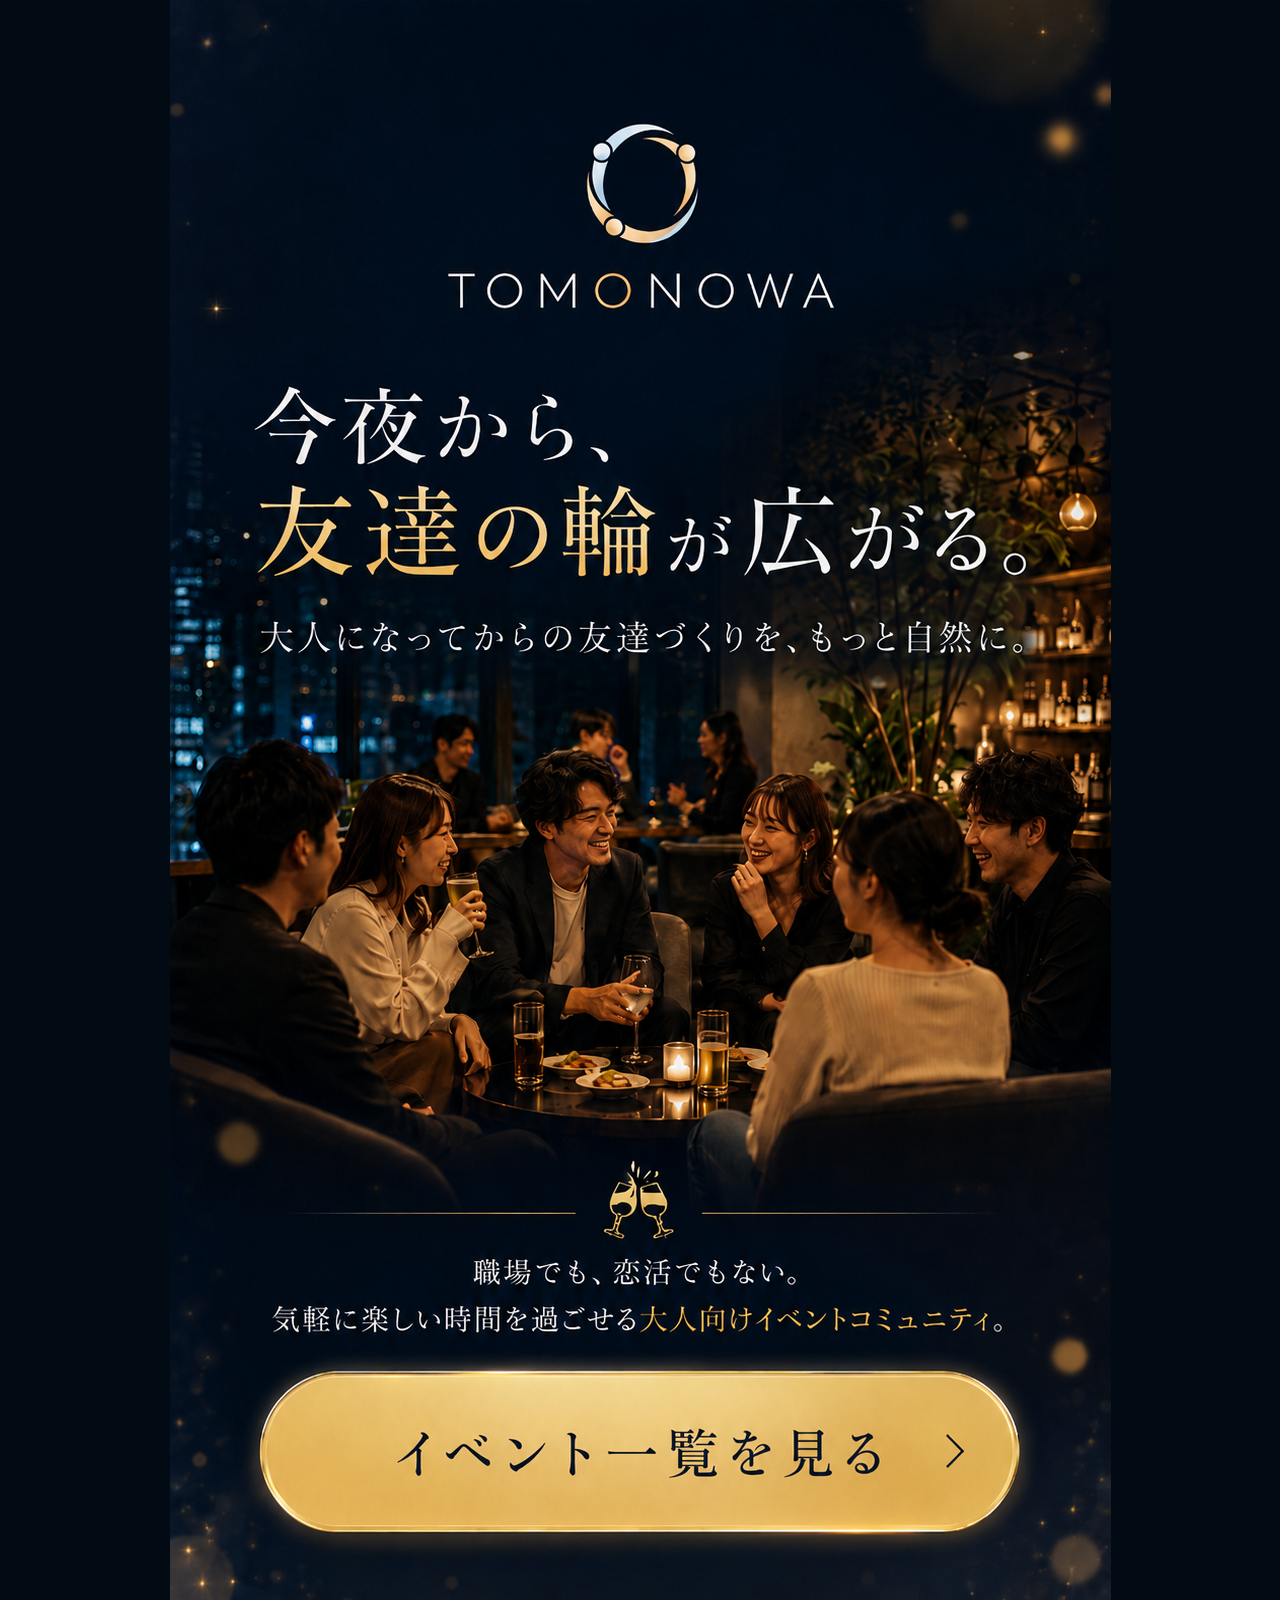
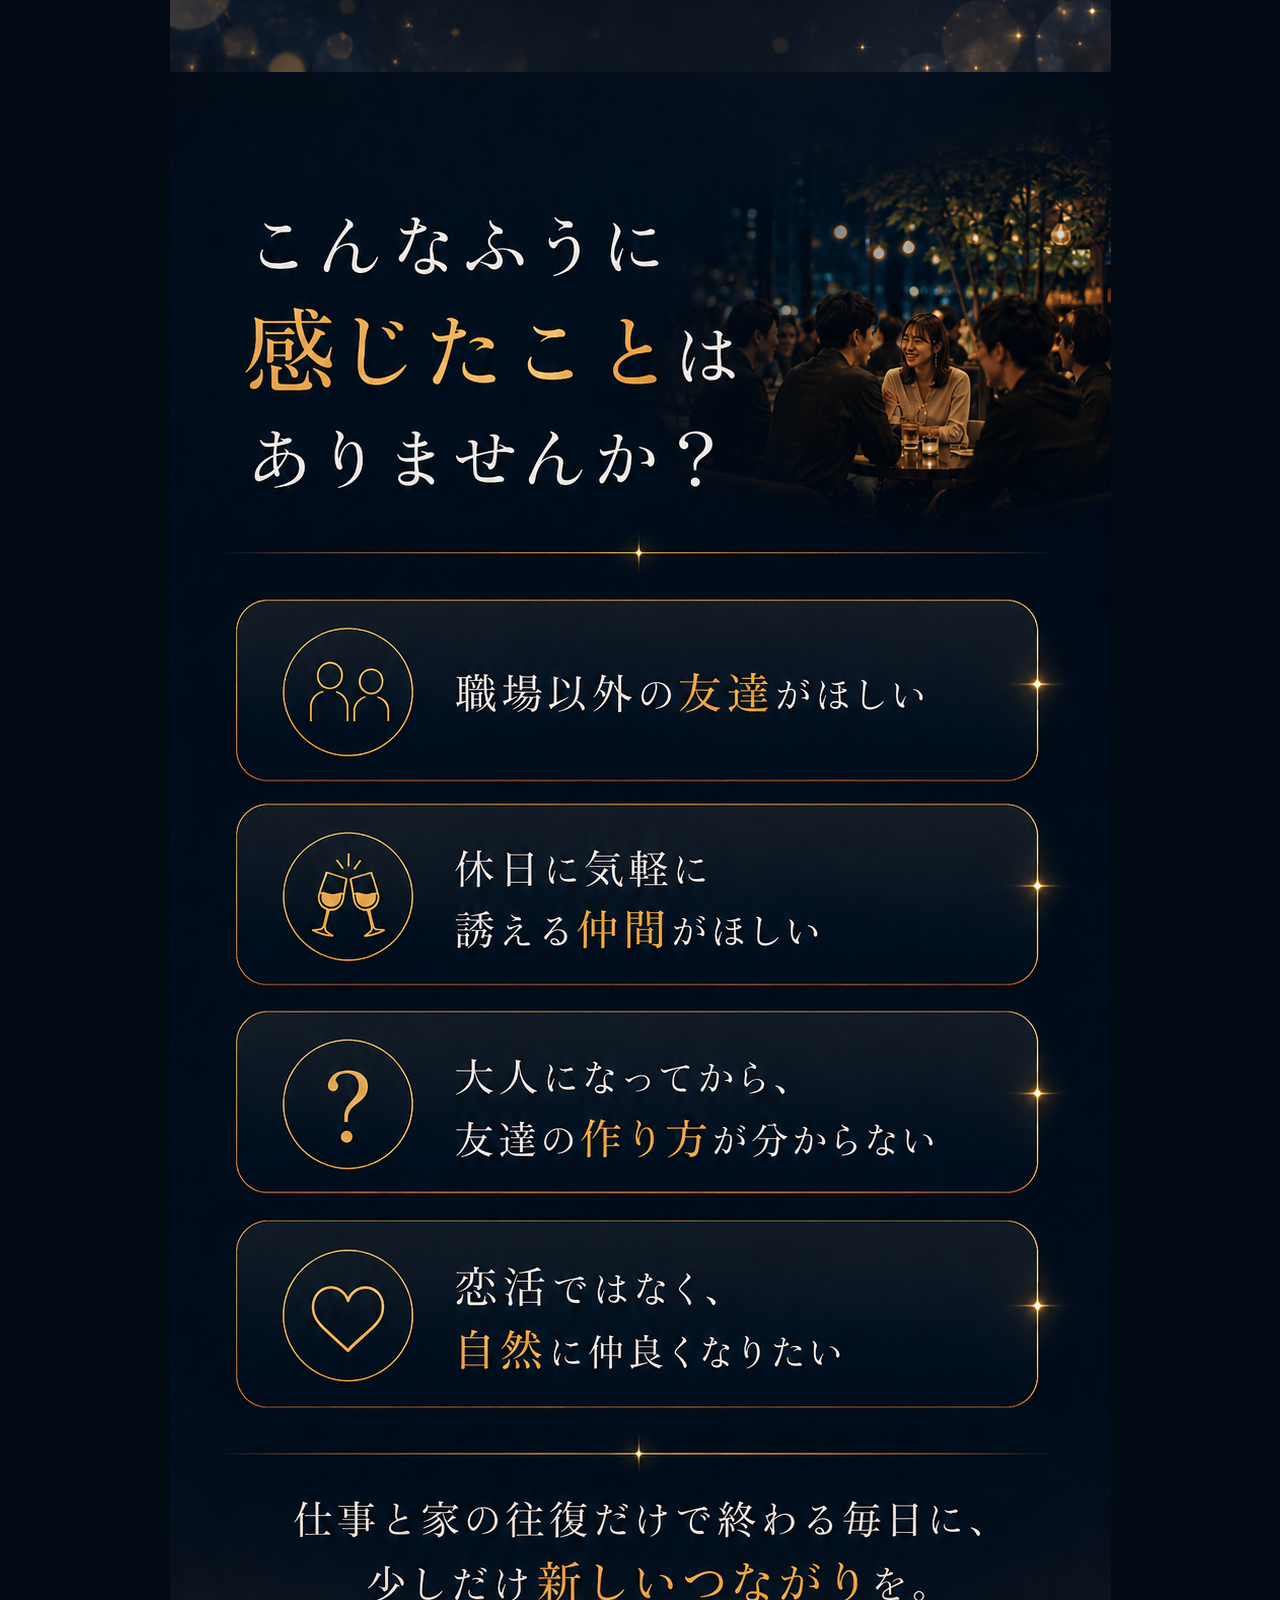
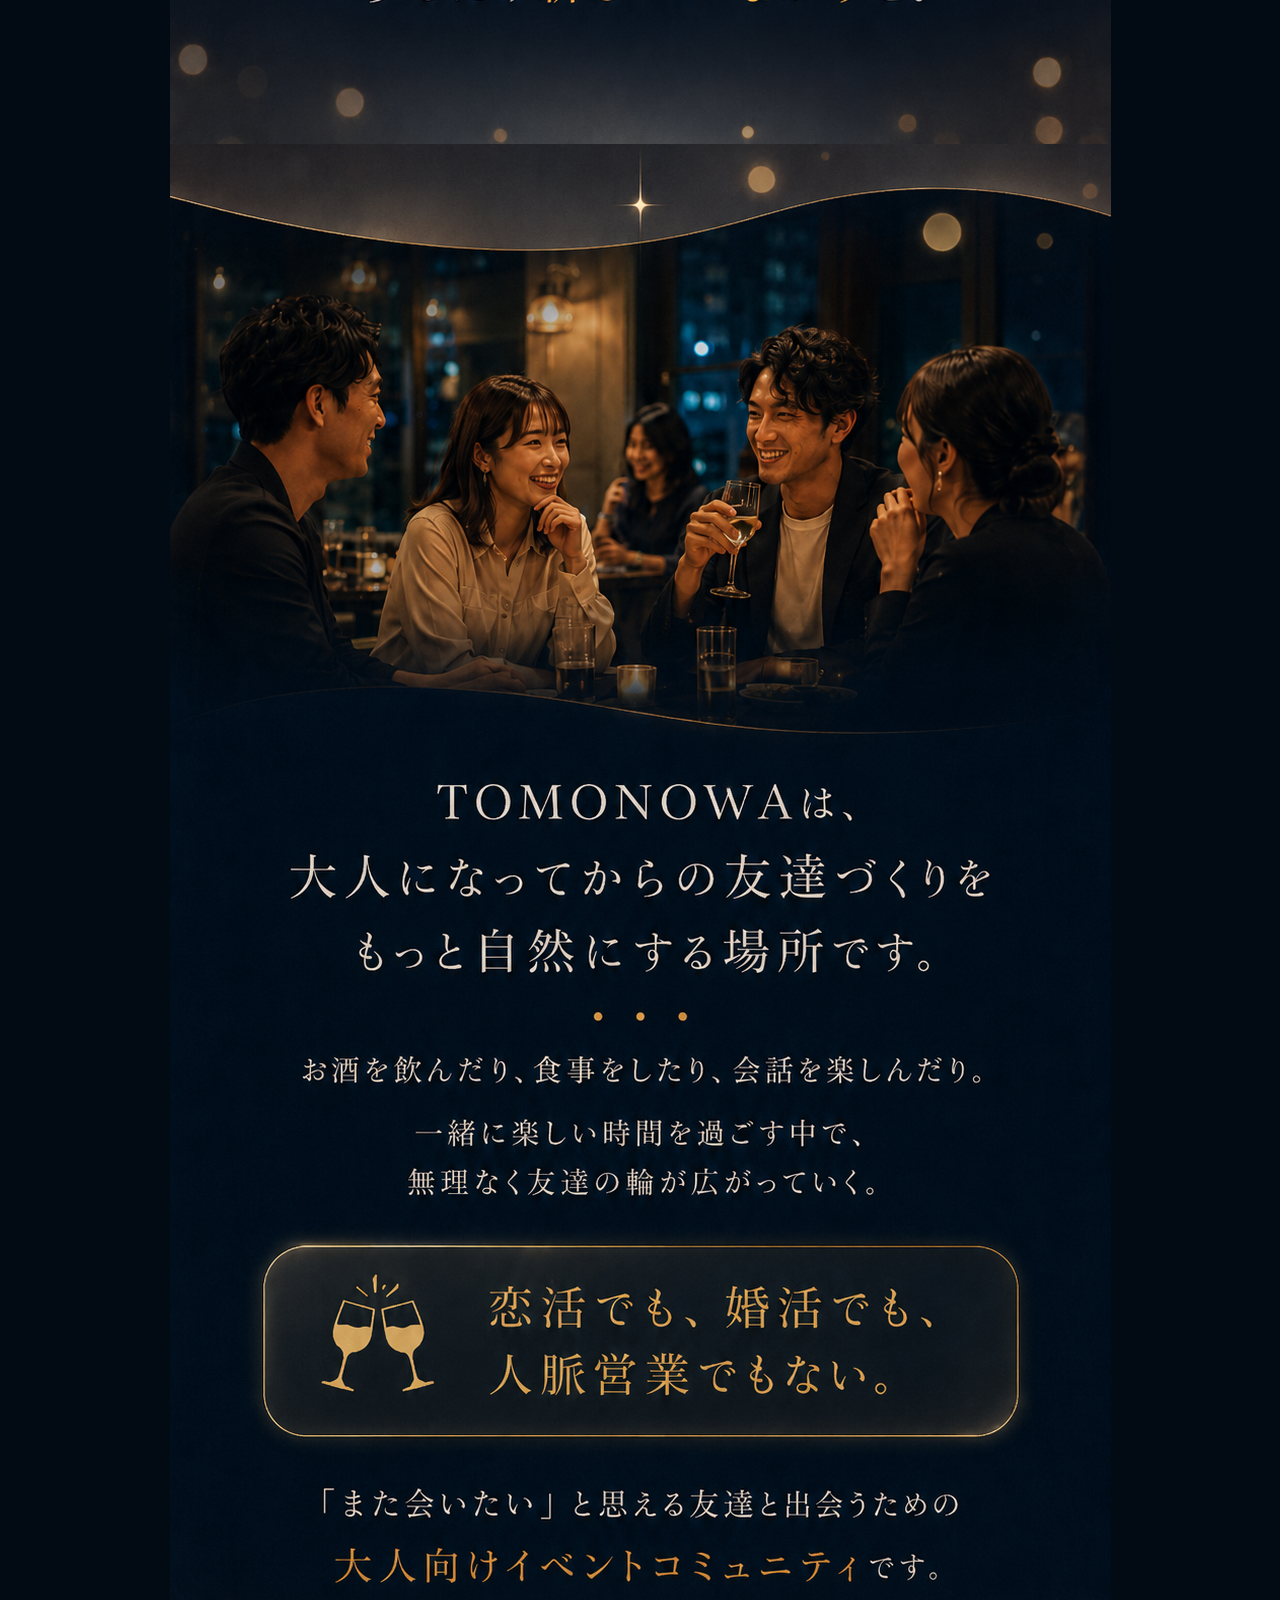
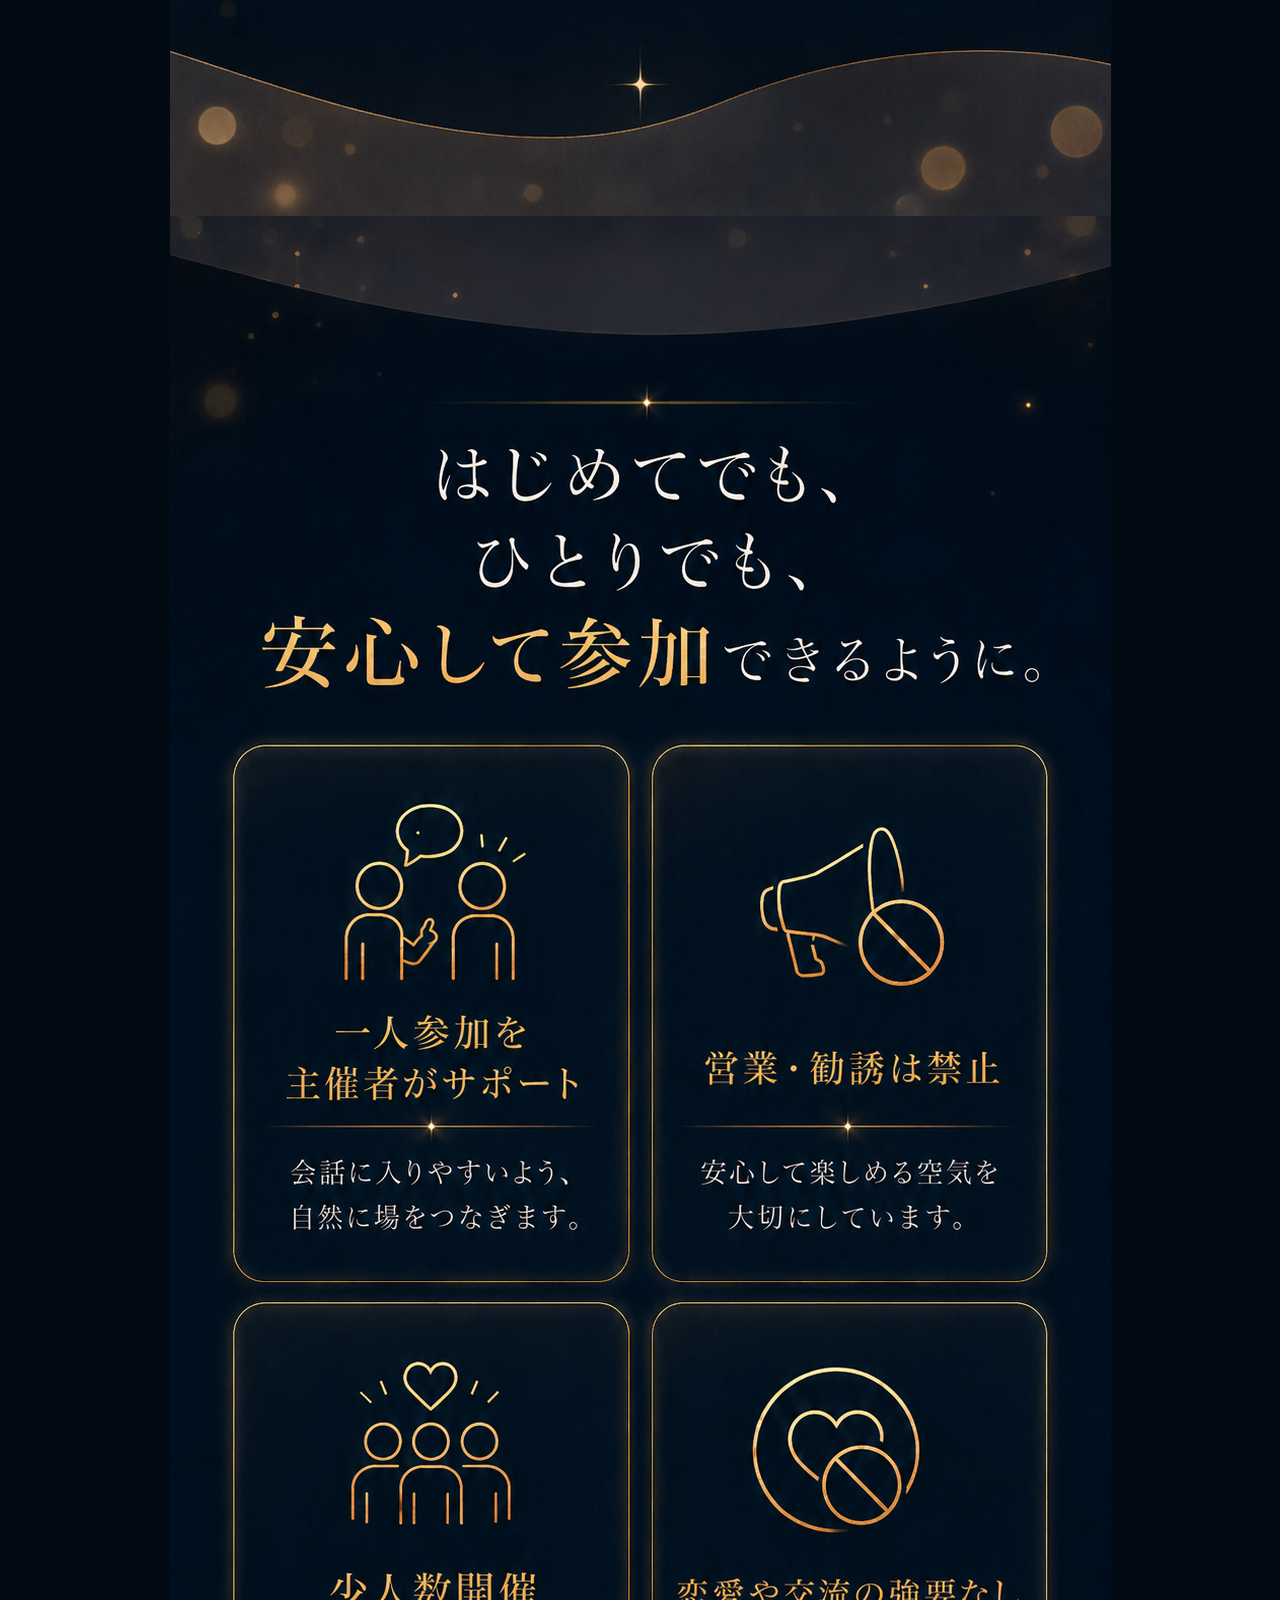
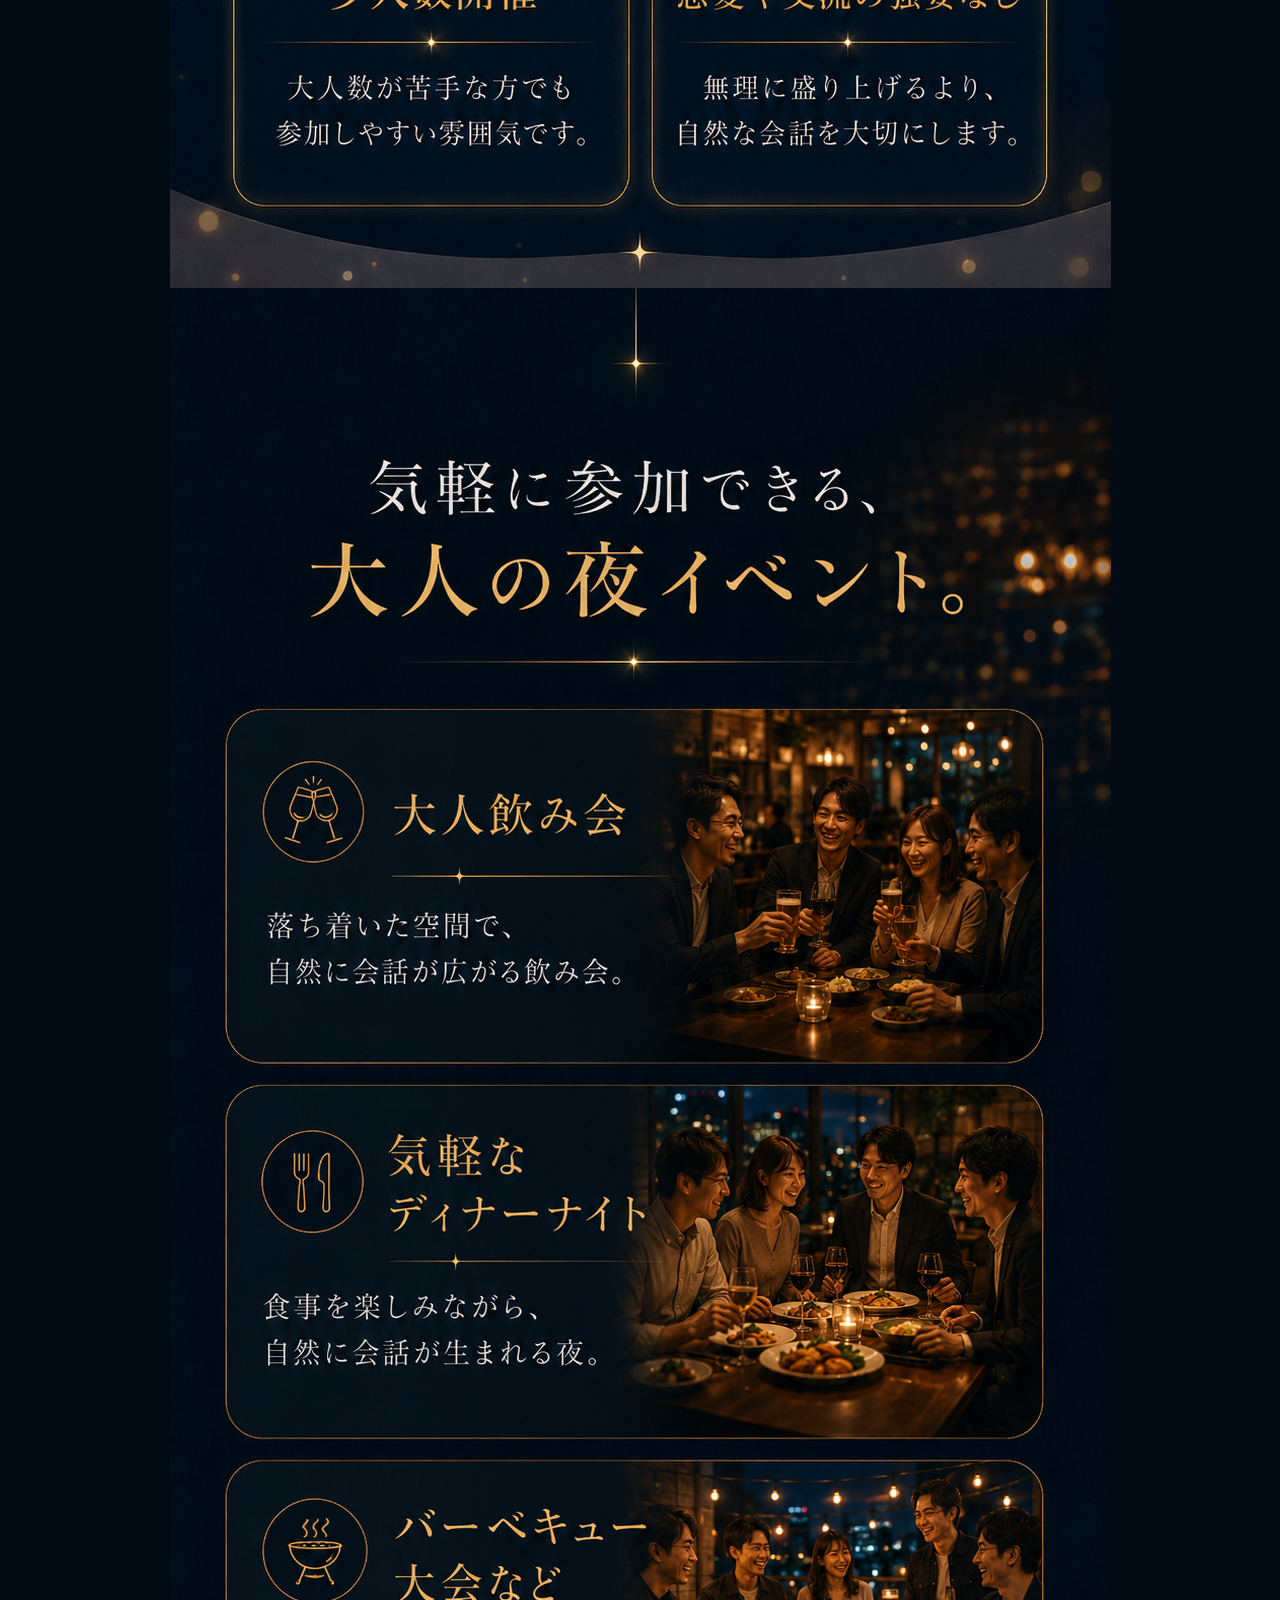
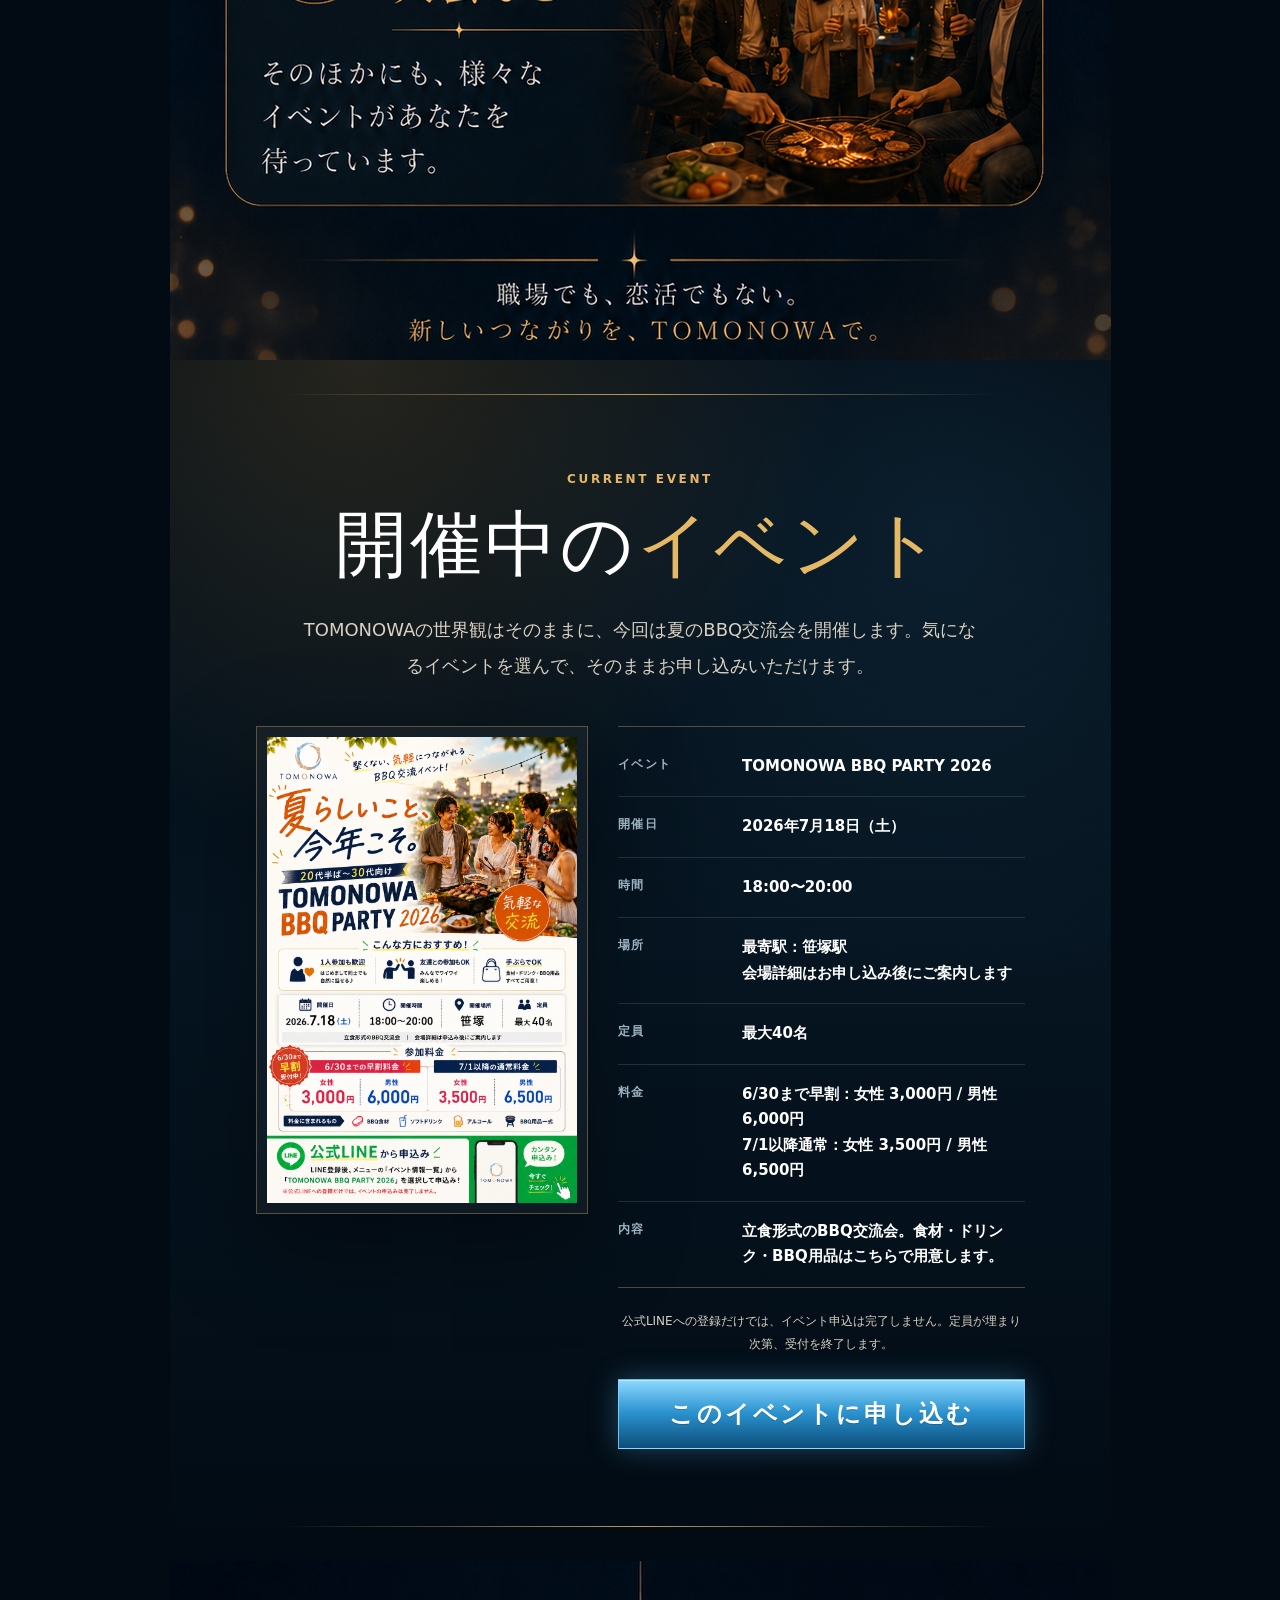
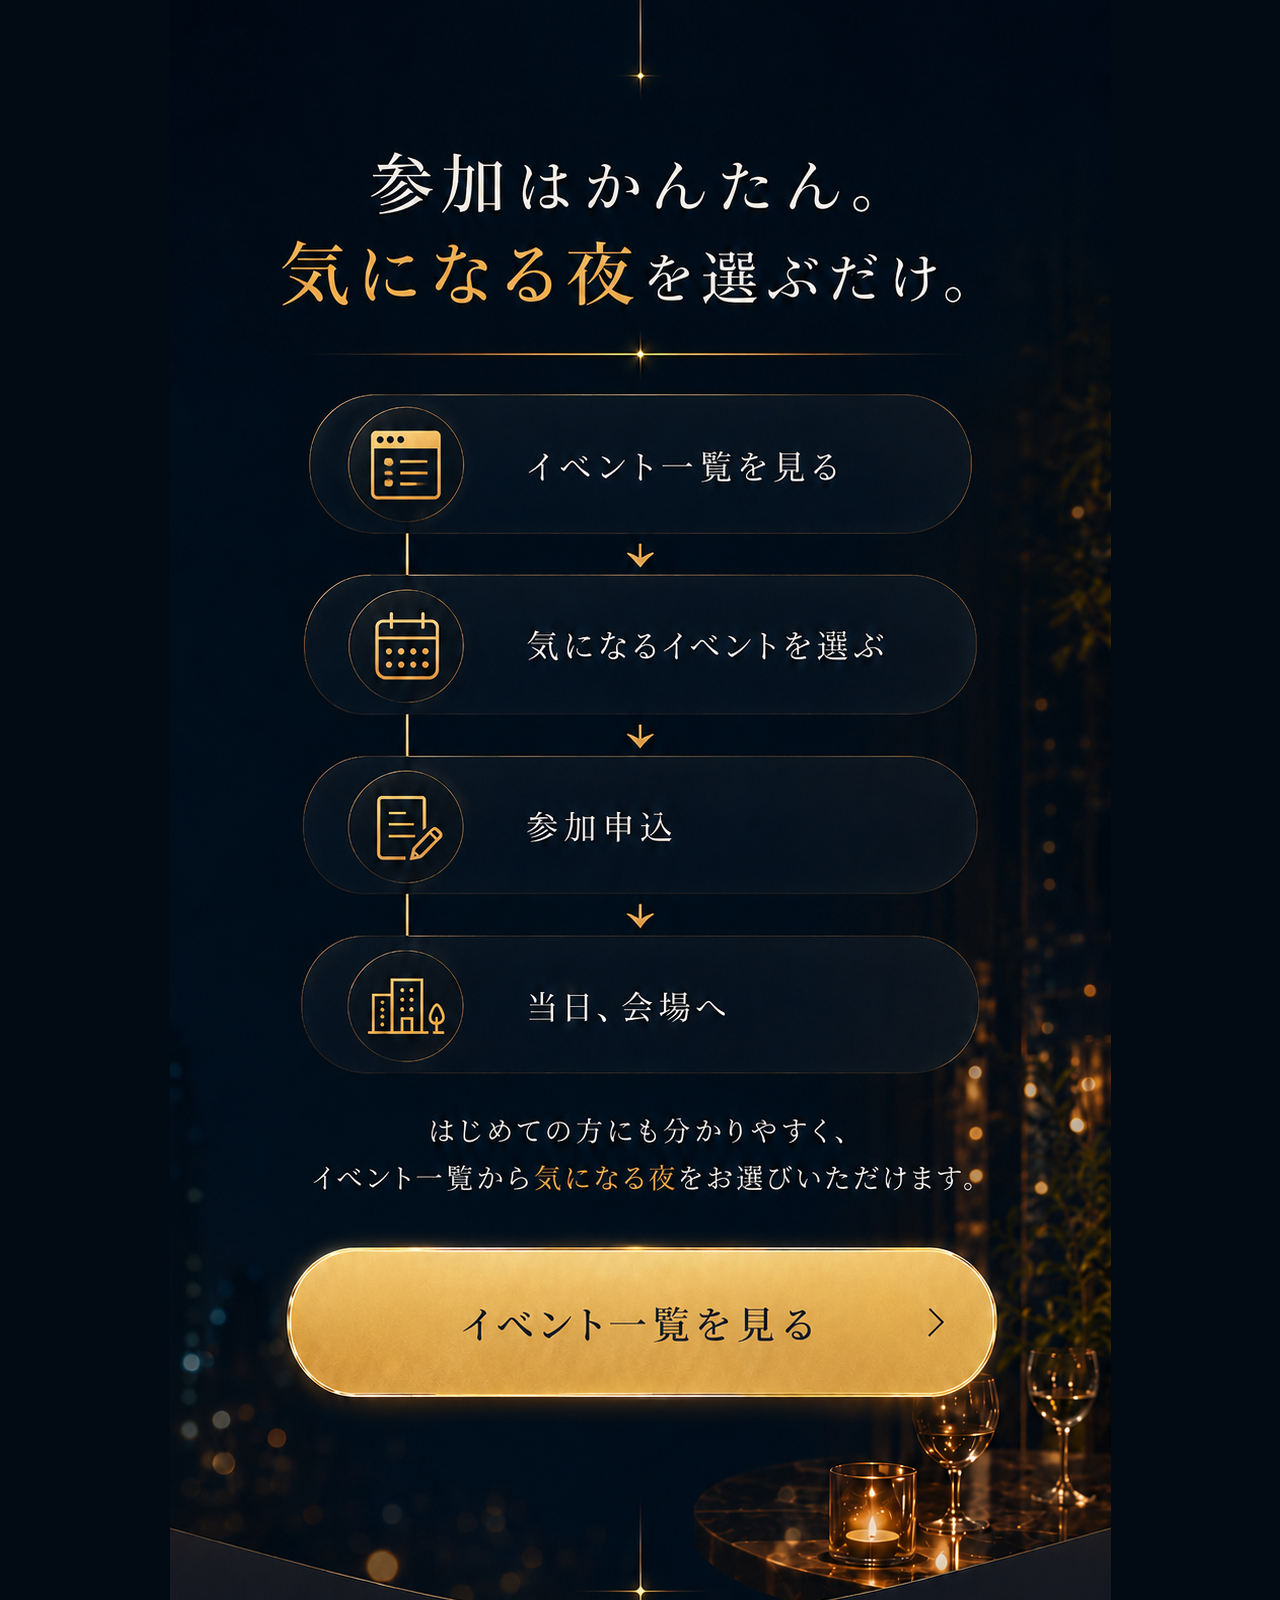
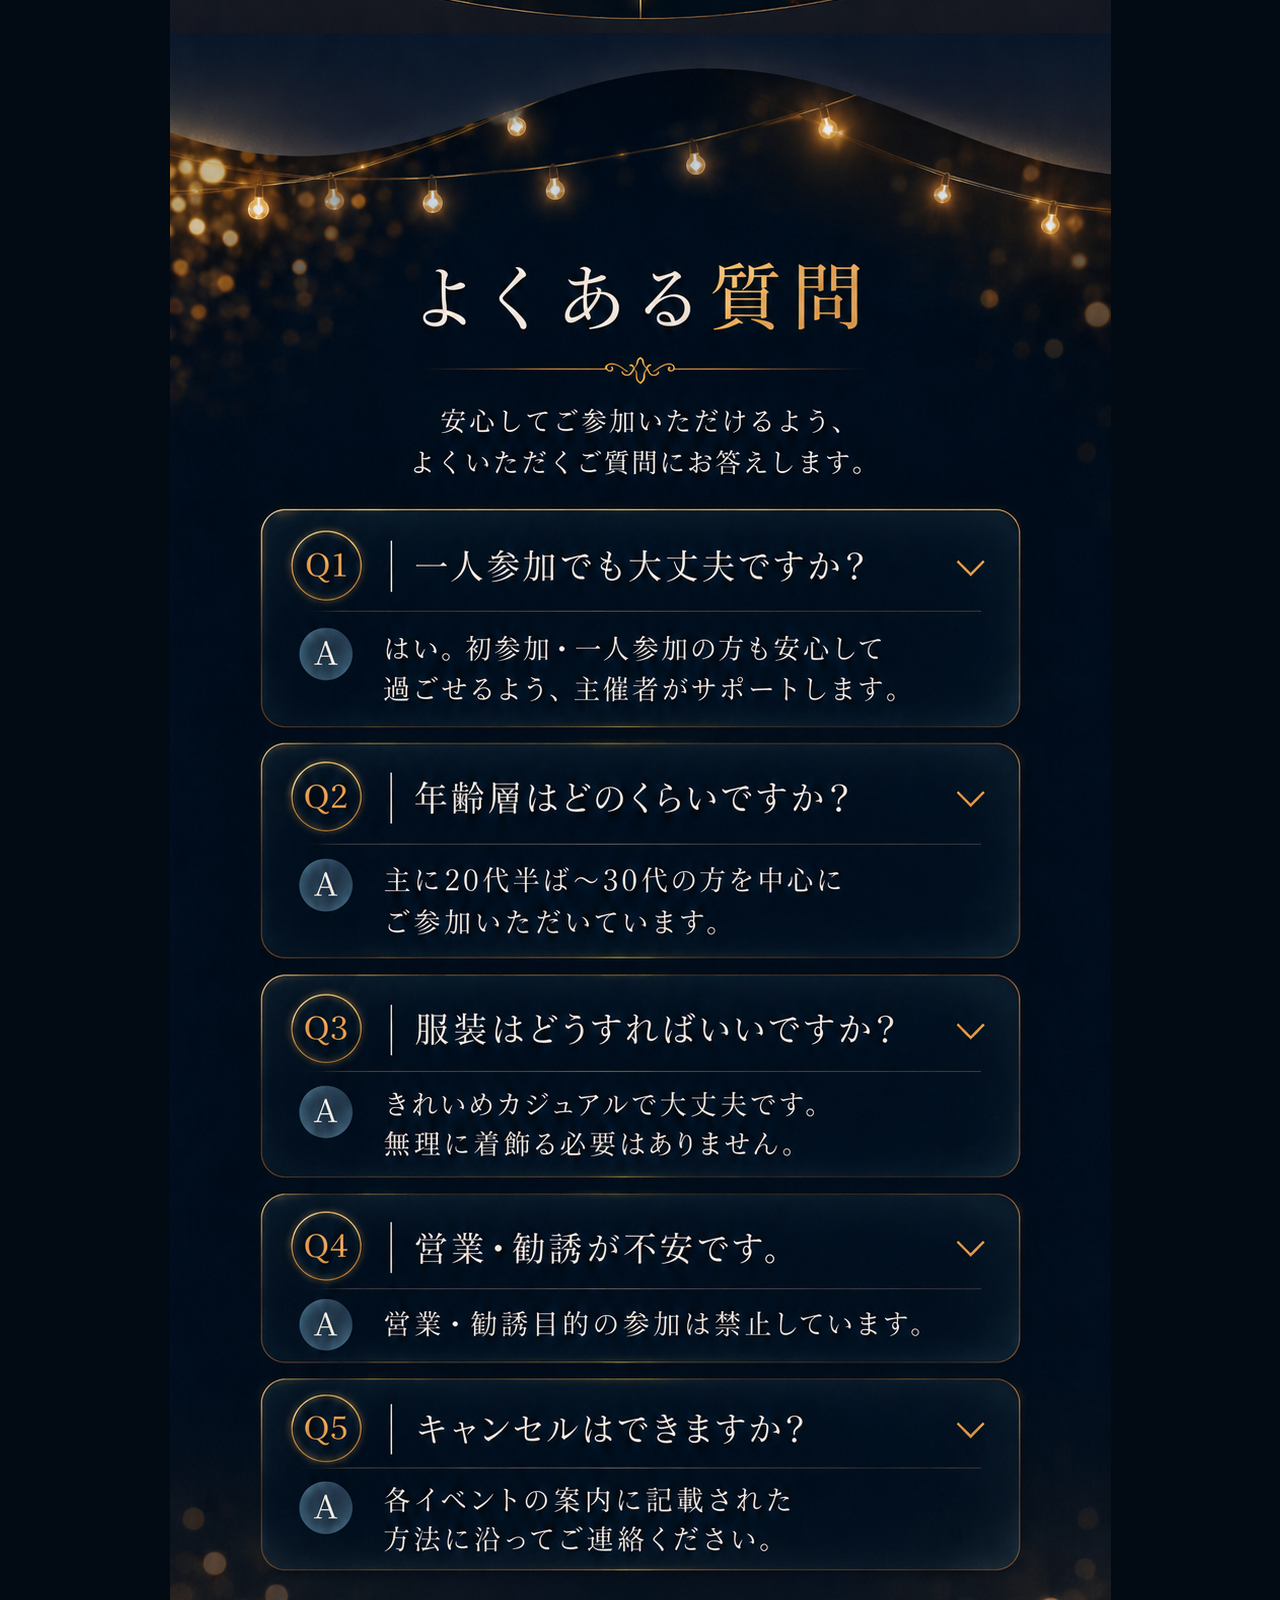
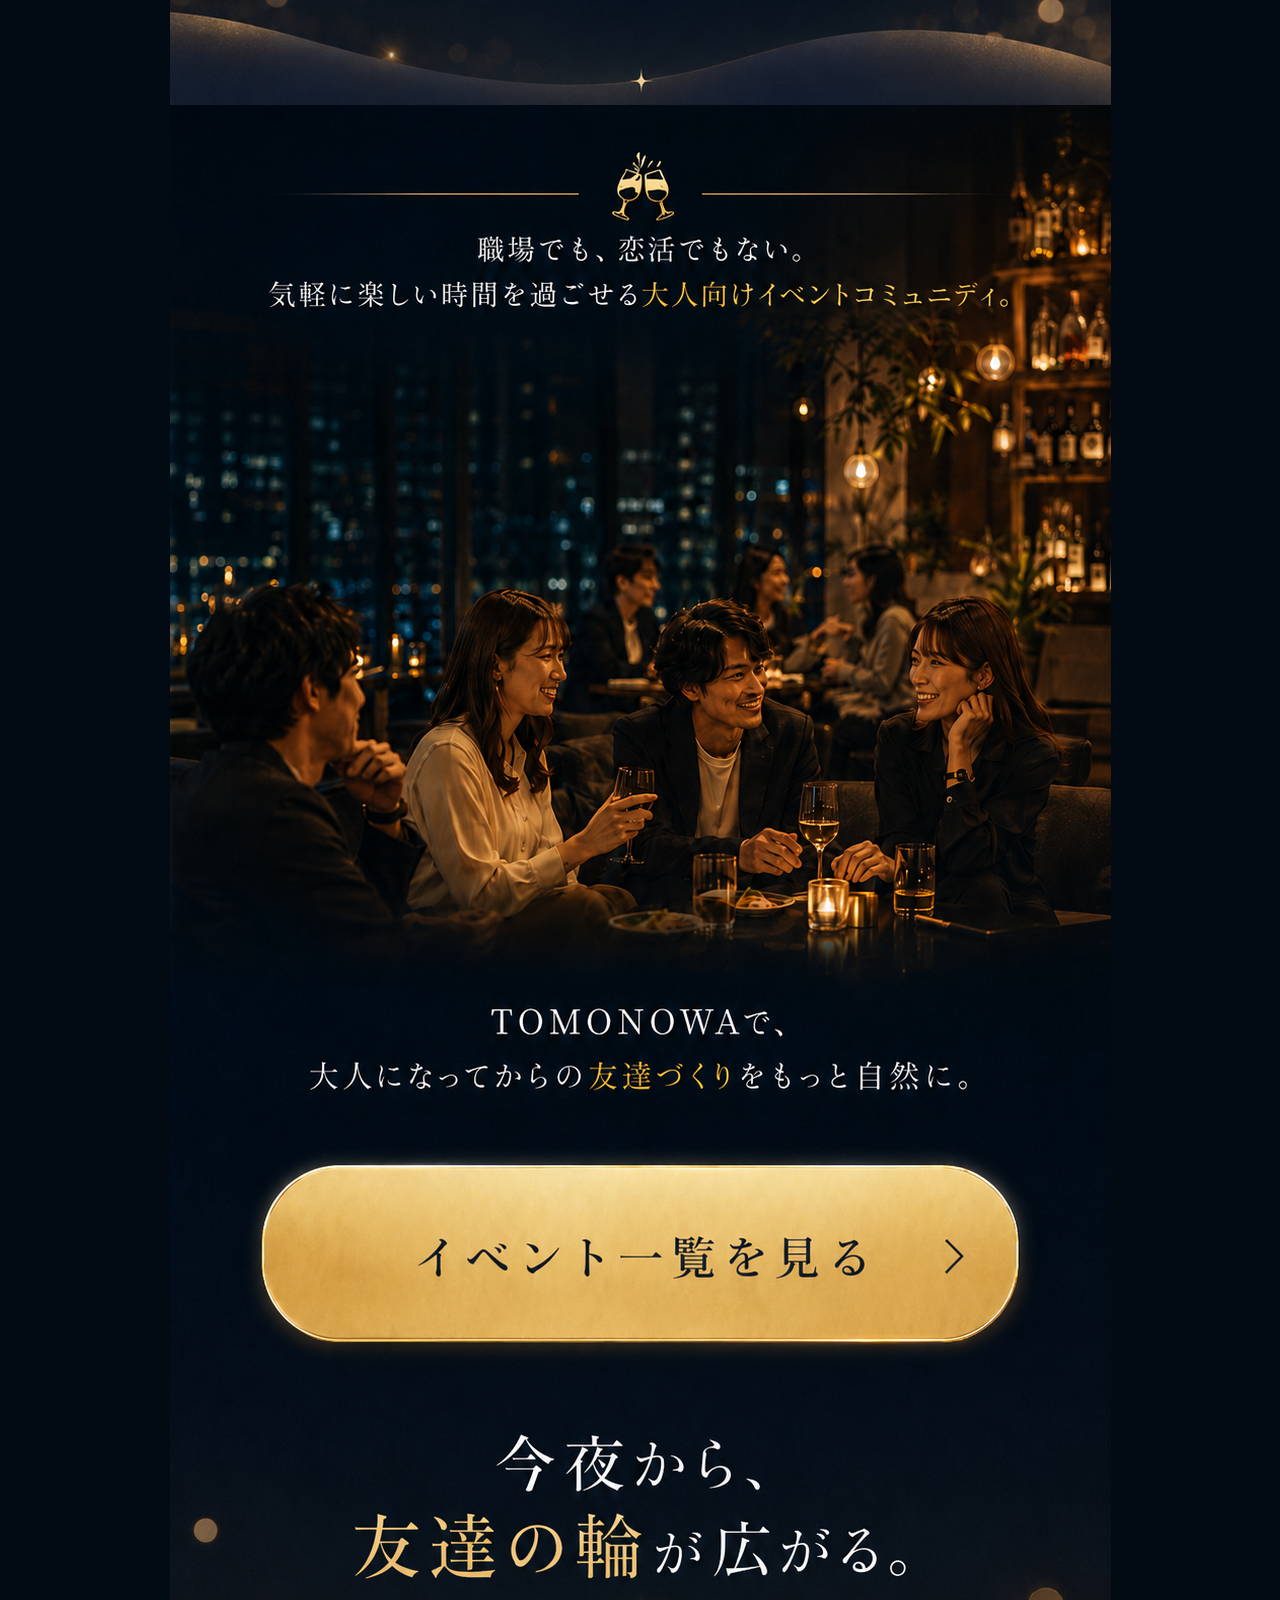
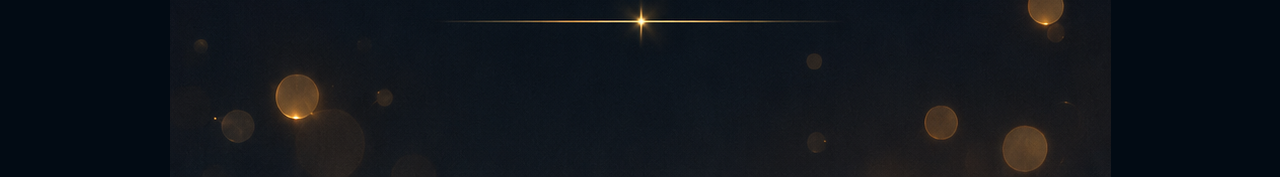
==== event/index.html @ 6230e4c1 "Update event application CTA color" ====
<!doctype html>
<html lang="ja">
<head>
  <meta charset="utf-8">
  <meta name="viewport" content="width=device-width, initial-scale=1">
  <title>TOMONOWA | 今夜から、友達の輪が広がる。</title>
  <style>
    * { box-sizing: border-box; }
    html { scroll-behavior: smooth; }
    body {
      margin: 0;
      min-height: 100%;
      background: #020b14;
      color: #f7f3ea;
      font-family: "Yu Gothic UI", "Noto Sans JP", system-ui, sans-serif;
    }
    button, input { font: inherit; }
    .lp {
      width: min(100%, 941px);
      margin: 0 auto;
      background: #020b14;
    }
    .lp-section {
      position: relative;
      width: 100%;
      line-height: 0;
    }
    .lp-section img {
      display: block;
      width: 100%;
      height: auto;
    }
    .cta-hit {
      position: absolute;
      z-index: 2;
      display: block;
    }
    .cta-hit--hero {
      left: 9.5%;
      right: 9.5%;
      top: 79.2%;
      height: 8.6%;
    }
    .cta-hit--flow {
      left: 12.5%;
      right: 12.5%;
      top: 73.6%;
      height: 8.9%;
    }
    .cta-hit--final {
      left: 9.5%;
      right: 9.5%;
      top: 63.8%;
      height: 8.9%;
    }
    .cta-hit:focus-visible {
      outline: 4px solid #fff;
      outline-offset: -4px;
    }
    .current-event {
      position: relative;
      padding: clamp(64px, 10vw, 112px) clamp(22px, 7vw, 86px);
      overflow: hidden;
      background:
        radial-gradient(circle at 20% 0%, rgba(221, 171, 80, .16), transparent 34%),
        radial-gradient(circle at 82% 14%, rgba(60, 136, 180, .14), transparent 36%),
        linear-gradient(180deg, #020b14 0%, #061521 48%, #020b14 100%);
    }
    .current-event:before,
    .current-event:after {
      content: "";
      position: absolute;
      left: 12%;
      right: 12%;
      height: 1px;
      background: linear-gradient(90deg, transparent, rgba(229, 184, 101, .82), transparent);
    }
    .current-event:before { top: 34px; }
    .current-event:after { bottom: 34px; }
    .event-kicker {
      margin: 0 0 16px;
      color: #e5b865;
      font-size: 12px;
      font-weight: 700;
      letter-spacing: .22em;
      text-align: center;
    }
    .event-title {
      margin: 0;
      color: #fff;
      font-family: "Yu Mincho", "Hiragino Mincho ProN", serif;
      font-size: clamp(34px, 7vw, 72px);
      font-weight: 500;
      line-height: 1.22;
      letter-spacing: .04em;
      text-align: center;
    }
    .event-title span { color: #e5b865; }
    .event-lead {
      max-width: 680px;
      margin: 22px auto 42px;
      color: #d9d1c2;
      font-size: clamp(14px, 2.4vw, 18px);
      line-height: 2;
      text-align: center;
    }
    .event-layout {
      display: grid;
      grid-template-columns: .9fr 1.1fr;
      gap: 30px;
      align-items: start;
    }
    .flyer-frame {
      padding: 10px;
      border: 1px solid rgba(229, 184, 101, .34);
      background: rgba(255, 255, 255, .04);
      box-shadow: 0 30px 90px rgba(0, 0, 0, .38);
    }
    .flyer-frame img {
      display: block;
      width: 100%;
      height: auto;
      background: #fff;
    }
    .event-detail {
      border-top: 1px solid rgba(229, 184, 101, .34);
      border-bottom: 1px solid rgba(229, 184, 101, .34);
      padding: 10px 0 0;
    }
    .fact {
      display: grid;
      grid-template-columns: 106px 1fr;
      gap: 18px;
      padding: 17px 0;
      border-bottom: 1px solid rgba(255, 255, 255, .12);
      line-height: 1.7;
    }
    .fact:last-child { border-bottom: 0; }
    .fact span {
      color: #9db3c1;
      font-size: 12px;
      font-weight: 700;
      letter-spacing: .12em;
    }
    .fact b {
      color: #fff;
      font-size: 15px;
      font-weight: 700;
    }
    .price-note {
      margin: 22px 0 0;
      color: #d9d1c2;
      font-size: 12px;
      line-height: 1.9;
      text-align: center;
    }
    .apply-button {
      width: 100%;
      margin-top: 24px;
      min-height: 70px;
      border: 1px solid rgba(255, 244, 199, .74);
      background: linear-gradient(180deg, #ffe7a2 0%, #dca64a 100%);
      color: #07121c;
      font-family: "Yu Mincho", "Hiragino Mincho ProN", serif;
      font-size: clamp(19px, 3vw, 28px);
      font-weight: 700;
      letter-spacing: .16em;
      cursor: pointer;
      box-shadow: 0 0 28px rgba(229, 184, 101, .26);
      transition: transform .18s ease, filter .18s ease;
    }
    .apply-button:hover {
      transform: translateY(-2px);
      filter: brightness(1.05);
    }
    .apply-button--event {
      border-color: rgba(143, 216, 255, .78);
      background: linear-gradient(180deg, #8dd9ff 0%, #2a92cf 48%, #0c4e7b 100%);
      color: #fff;
      font-family: "Yu Gothic UI", "Noto Sans JP", system-ui, sans-serif;
      font-size: clamp(17px, 2.5vw, 24px);
      letter-spacing: .12em;
      text-shadow: 0 1px 0 rgba(0, 0, 0, .18);
      box-shadow:
        0 0 28px rgba(89, 179, 233, .34),
        inset 0 1px 0 rgba(255, 255, 255, .42);
    }
    .apply-button--event:hover {
      filter: brightness(1.08) saturate(1.06);
    }
    .modal {
      display: none;
      position: fixed;
      inset: 0;
      z-index: 20;
      padding: 16px;
      overflow: auto;
      background: rgba(0, 5, 10, .86);
    }
    .modal.open {
      display: grid;
      place-items: center;
    }
    .dialog {
      position: relative;
      width: min(760px, 100%);
      padding: clamp(28px, 5vw, 44px);
      background: #f7fbfd;
      color: #071b2b;
      box-shadow: 0 35px 120px rgba(0, 0, 0, .55);
    }
    .close {
      position: absolute;
      top: 10px;
      right: 16px;
      border: 0;
      background: transparent;
      font-size: 30px;
      cursor: pointer;
    }
    .dialog h2 {
      margin: 0 0 16px;
      font-size: clamp(26px, 5vw, 40px);
      line-height: 1.35;
    }
    .info {
      padding: 16px 18px;
      margin: 18px 0;
      border-left: 4px solid #071b2b;
      background: #e8f2f6;
      line-height: 1.8;
    }
    .form {
      display: grid;
      grid-template-columns: 1fr 1fr;
      gap: 14px 16px;
    }
    .field { display: grid; gap: 6px; }
    .field.full { grid-column: 1 / -1; }
    .field label {
      font-size: 12px;
      font-weight: 800;
    }
    .field input {
      width: 100%;
      padding: 12px;
      border: 1px solid #c7d5dc;
      background: #fff;
    }
    .choice {
      display: flex;
      gap: 8px;
      flex-wrap: wrap;
    }
    .choice label {
      flex: 1;
      min-width: 130px;
      padding: 11px;
      border: 1px solid #c7d5dc;
      background: #fff;
      cursor: pointer;
    }
    .choice input { width: auto; }
    .form .apply-button,
    .message { grid-column: 1 / -1; }
    .message {
      display: none;
      margin: 0;
      color: #b3261e;
      font-size: 12px;
      font-weight: 800;
    }
    .success {
      text-align: center;
      padding: 42px 0;
    }
    @media (max-width: 760px) {
      .event-layout { display: block; }
      .event-detail { margin-top: 28px; }
      .fact { grid-template-columns: 88px 1fr; }
      .form { grid-template-columns: 1fr; }
      .field.full,
      .form .apply-button,
      .message { grid-column: auto; }
    }
  </style>
</head>
<body>
  <main class="lp">
    <section class="lp-section">
      <img src="lp-assets/01-hero.png" alt="TOMONOWA 今夜から、友達の輪が広がる。">
      <a class="cta-hit cta-hit--hero" href="#current-event" aria-label="イベント一覧を見る"></a>
    </section>

    <section class="lp-section"><img src="lp-assets/02-pain.png" alt="こんなふうに感じたことはありませんか？"></section>
    <section class="lp-section"><img src="lp-assets/03-about.png" alt="TOMONOWAとは"></section>
    <section class="lp-section"><img src="lp-assets/04-reassurance.png" alt="はじめてでも、ひとりでも、安心して参加できるように。"></section>
    <section class="lp-section"><img src="lp-assets/05-events.png" alt="気軽に参加できる、大人の夜イベント。"></section>

    <section class="current-event" id="current-event">
      <p class="event-kicker">CURRENT EVENT</p>
      <h1 class="event-title">開催中の<span>イベント</span></h1>
      <p class="event-lead">TOMONOWAの世界観はそのままに、今回は夏のBBQ交流会を開催します。気になるイベントを選んで、そのままお申し込みいただけます。</p>

      <div class="event-layout">
        <div class="flyer-frame">
          <img src="tomonowa-bbq-party-2026-flyer.png" alt="TOMONOWA BBQ PARTY 2026 フライヤー">
        </div>

        <div>
          <div class="event-detail">
            <div class="fact"><span>イベント</span><b>TOMONOWA BBQ PARTY 2026</b></div>
            <div class="fact"><span>開催日</span><b>2026年7月18日（土）</b></div>
            <div class="fact"><span>時間</span><b>18:00〜20:00</b></div>
            <div class="fact"><span>場所</span><b>最寄駅：笹塚駅<br>会場詳細はお申し込み後にご案内します</b></div>
            <div class="fact"><span>定員</span><b>最大40名</b></div>
            <div class="fact"><span>料金</span><b>6/30まで早割：女性 3,000円 / 男性 6,000円<br>7/1以降通常：女性 3,500円 / 男性 6,500円</b></div>
            <div class="fact"><span>内容</span><b>立食形式のBBQ交流会。食材・ドリンク・BBQ用品はこちらで用意します。</b></div>
          </div>
          <p class="price-note">公式LINEへの登録だけでは、イベント申込は完了しません。定員が埋まり次第、受付を終了します。</p>
          <button class="apply-button apply-button--event" onclick="openForm()">このイベントに申し込む</button>
        </div>
      </div>
    </section>

    <section class="lp-section">
      <img src="lp-assets/06-flow.png" alt="参加はかんたん。気になる夜を選ぶだけ。">
      <a class="cta-hit cta-hit--flow" href="#current-event" aria-label="イベント一覧を見る"></a>
    </section>
    <section class="lp-section"><img src="lp-assets/07-faq.png" alt="よくある質問"></section>
    <section class="lp-section">
      <img src="lp-assets/08-final-cta.png" alt="TOMONOWA イベント一覧を見る">
      <a class="cta-hit cta-hit--final" href="#current-event" aria-label="イベント一覧を見る"></a>
    </section>
  </main>

  <div class="modal" id="modal">
    <div class="dialog">
      <button class="close" onclick="closeForm()">×</button>
      <div id="dialog"></div>
    </div>
  </div>

  <script>
    const GAS_ENDPOINT = "https://script.google.com/macros/s/AKfycbyIrmW711bkwM6e6iNx8z06gMQmmEa6kZ68pFbkxGo6RXV6qGl8Q4EPX0B5CSfyQGp0/exec";
    const EVENT = {
      id: "tomonowa-bbq-2026-07-18",
      title: "TOMONOWA BBQ PARTY 2026",
      date: "2026年7月18日（土）18:00〜20:00",
      venue: "最寄駅：笹塚駅／会場詳細はお申し込み後にご案内します",
      capacity: 40
    };

    function openForm() {
      dialog.innerHTML = `<h2>TOMONOWA BBQ PARTY 2026<br>参加申し込み</h2>
        <div class="info"><b>${EVENT.date}</b><br>場所：最寄駅 笹塚駅<br>6/30まで早割：女性 3,000円 / 男性 6,000円<br>7/1以降通常：女性 3,500円 / 男性 6,500円<br><small>定員が埋まり次第、お申し込み受付を終了します。</small></div>
        <form class="form" onsubmit="apply(event)" novalidate>
          <div class="field full"><label>お名前 *</label><input name="name"></div>
          <div class="field"><label>メールアドレス *</label><input name="email" type="email"></div>
          <div class="field"><label>年齢 *</label><input name="age" type="number" min="20" max="99"></div>
          <div class="field full"><label>性別 *</label><div class="choice"><label><input type="radio" name="gender" value="女性"> 女性</label><label><input type="radio" name="gender" value="男性"> 男性</label></div></div>
          <div class="field full"><label>現在の職業 *</label><input name="job" placeholder="例：会社員、看護師、経営者"></div>
          <div class="field full"><label>年収 *</label><div class="choice"><label><input type="radio" name="income" value="200万〜300万円"> 200万〜300万円</label><label><input type="radio" name="income" value="300万〜400万円"> 300万〜400万円</label><label><input type="radio" name="income" value="400万〜500万円"> 400万〜500万円</label><label><input type="radio" name="income" value="500万円以上"> 500万円以上</label></div></div>
          <div class="field full"><label>紹介者はいらっしゃいますか？（任意）</label><input name="referrer" placeholder="いる場合は紹介者のお名前をご記入ください。空欄でも問題ありません。"></div>
          <div class="field full" style="color:#516b79;font-size:10px">入力いただいた情報は、イベント運営・参加者への連絡・安全な運営管理のために使用します。</div>
          <p class="message" id="message"></p>
          <button class="apply-button" type="submit">この内容で申し込む</button>
        </form>`;
      modal.classList.add("open");
    }

    function closeForm() {
      modal.classList.remove("open");
    }

    async function apply(e) {
      e.preventDefault();
      const f = e.target;
      const m = f.querySelector("#message");
      const button = f.querySelector("button");
      const gender = f.elements.gender.value;
      const income = f.elements.income.value;
      const name = f.elements.name.value.trim();
      const email = f.elements.email.value.trim();
      const age = f.elements.age.value.trim();
      const job = f.elements.job.value.trim();
      const referrer = f.elements.referrer.value.trim();

      m.style.display = "none";
      if (!name || !email || !age || !gender || !job || !income) {
        m.textContent = "すべての必須項目を入力してください。";
        m.style.display = "block";
        return;
      }

      button.disabled = true;
      button.textContent = "送信しています...";

      try {
        const payload = new URLSearchParams({
          eventId: EVENT.id,
          eventTitle: EVENT.title,
          eventDate: EVENT.date,
          eventVenue: EVENT.venue,
          capacity: String(EVENT.capacity),
          name,
          email,
          gender,
          age,
          job,
          income,
          referrer,
          line: ""
        });

        await fetch(GAS_ENDPOINT, {
          method: "POST",
          mode: "no-cors",
          headers: { "Content-Type": "application/x-www-form-urlencoded" },
          body: payload.toString()
        });

        dialog.innerHTML = `<div class="success"><h2>参加申し込みを送信しました。</h2><p>${EVENT.date}<br>${EVENT.venue}<br>${gender}枠で受け付けました。</p><button class="apply-button" onclick="closeForm()">閉じる</button></div>`;
      } catch (err) {
        m.textContent = "送信できませんでした。接続を確認してもう一度お試しください。";
        m.style.display = "block";
        button.disabled = false;
        button.textContent = "もう一度送信する";
      }
    }

    modal.onclick = e => {
      if (e.target === modal) closeForm();
    };
  </script>
</body>
</html>
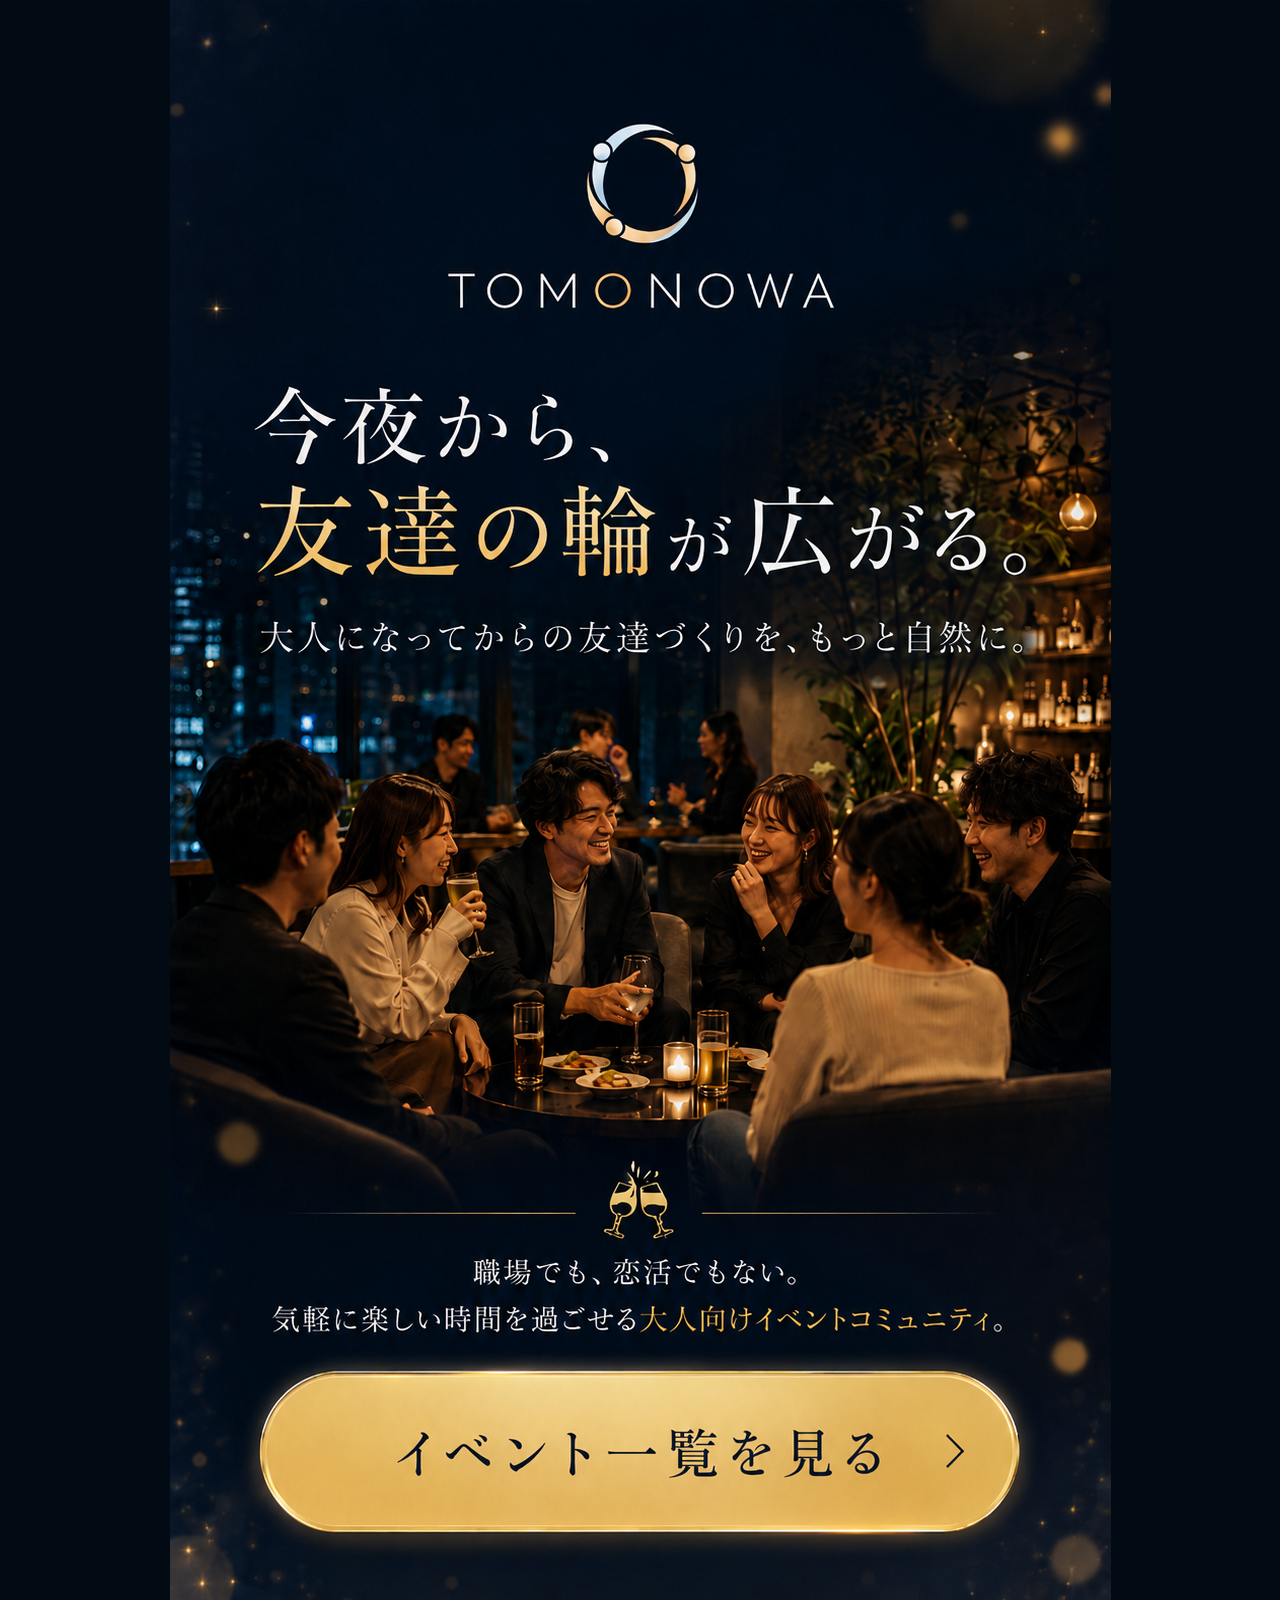
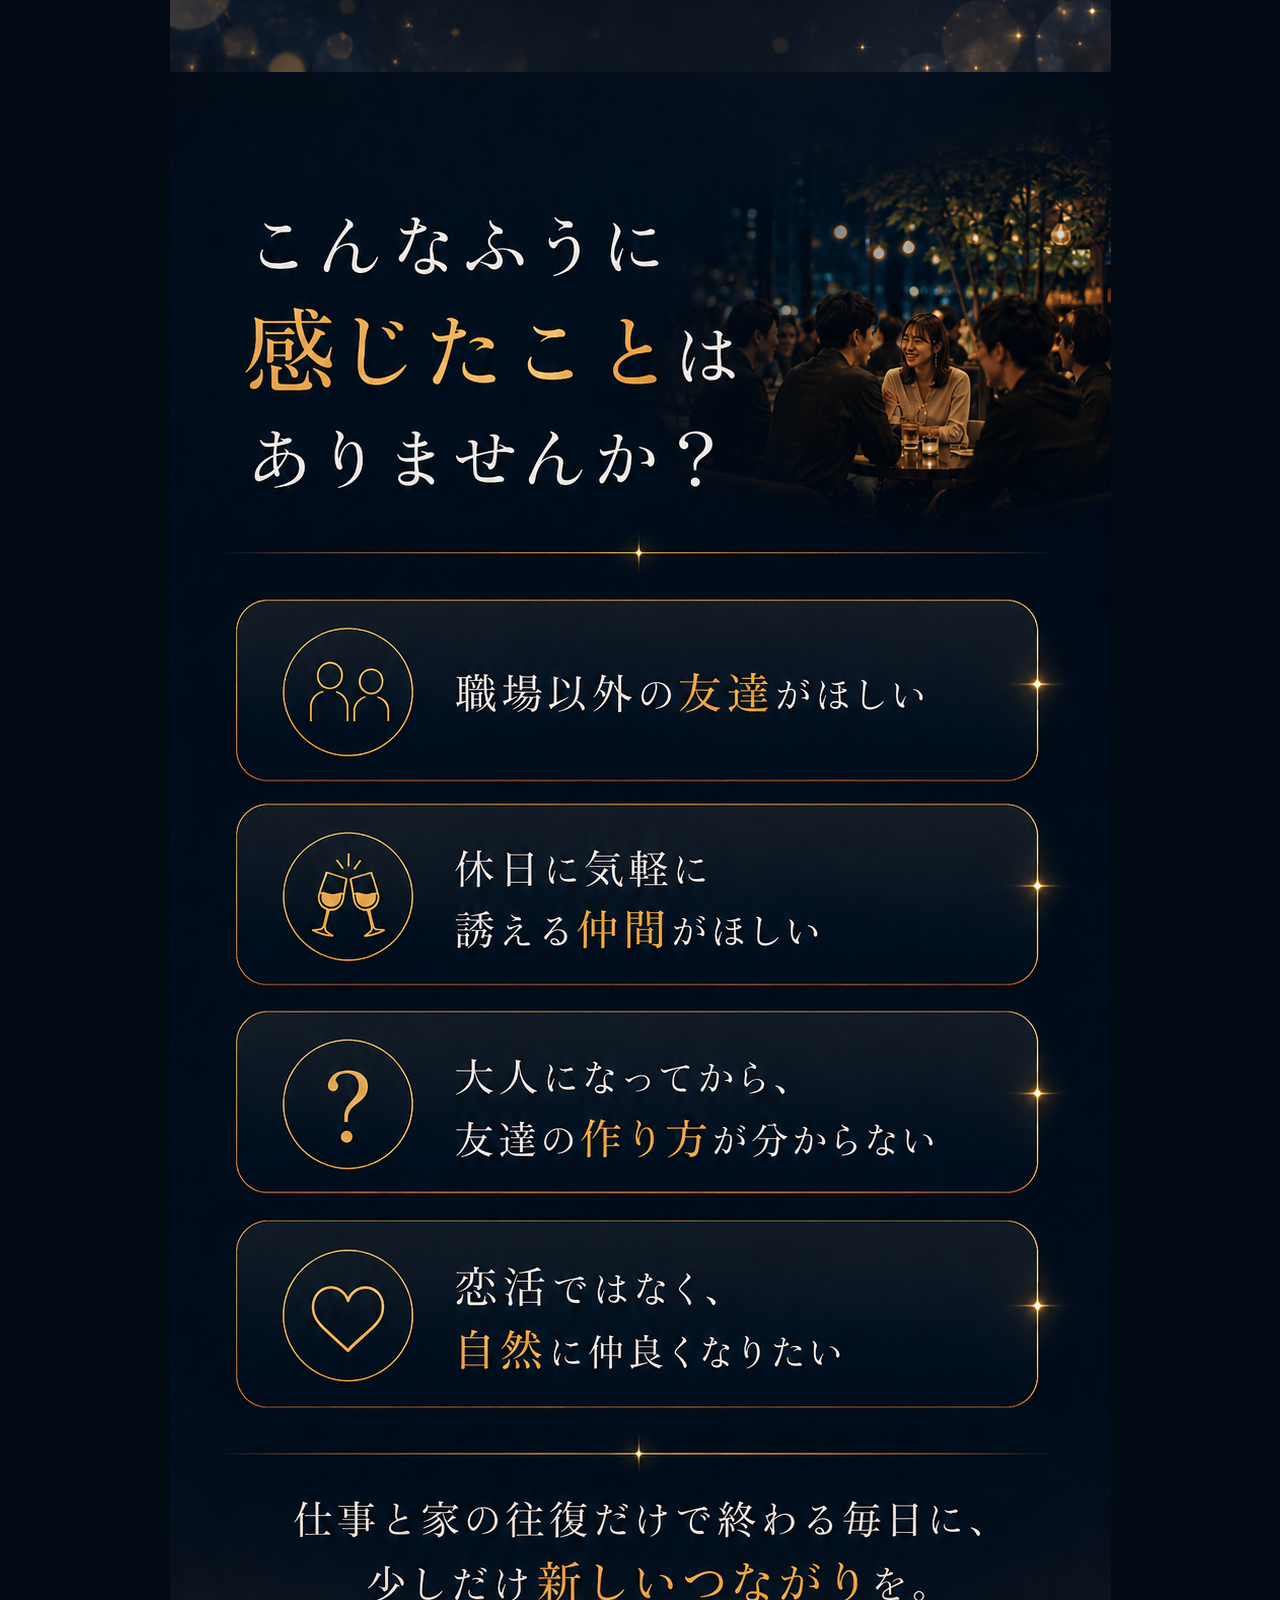
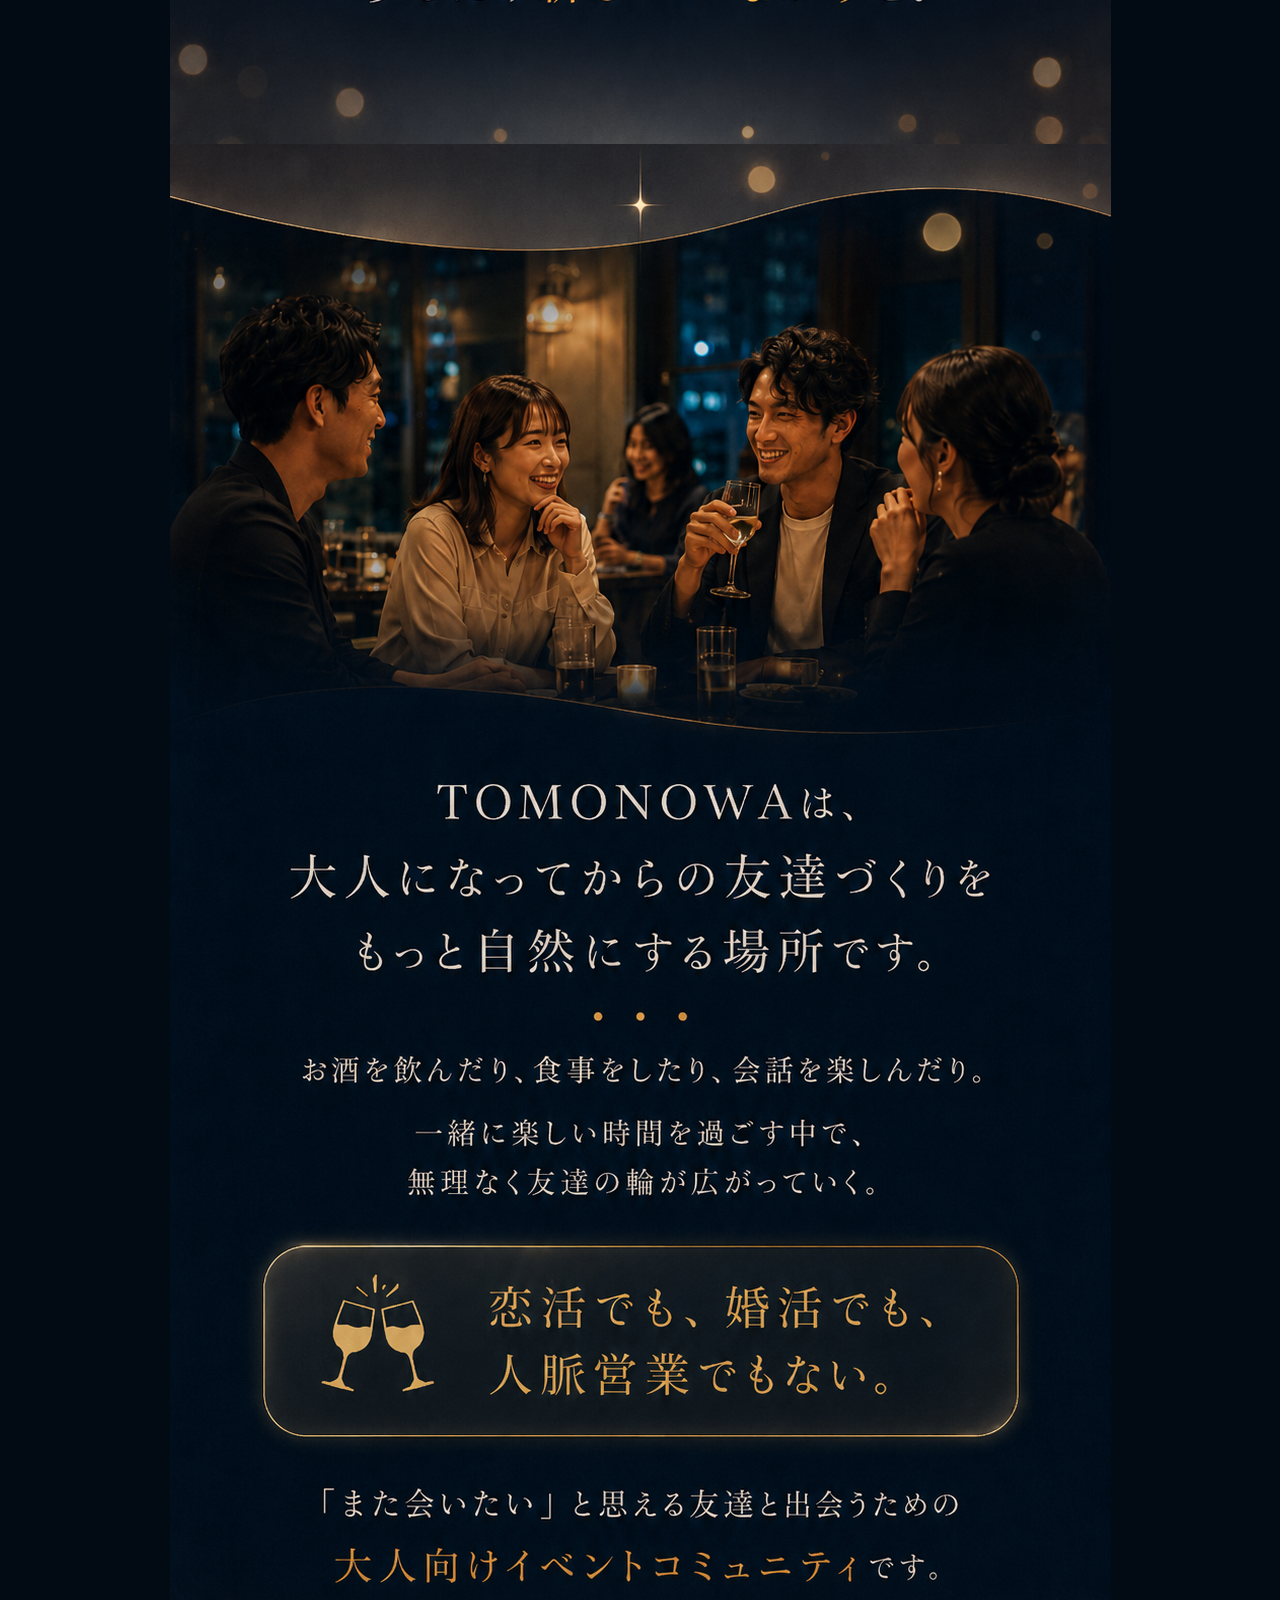
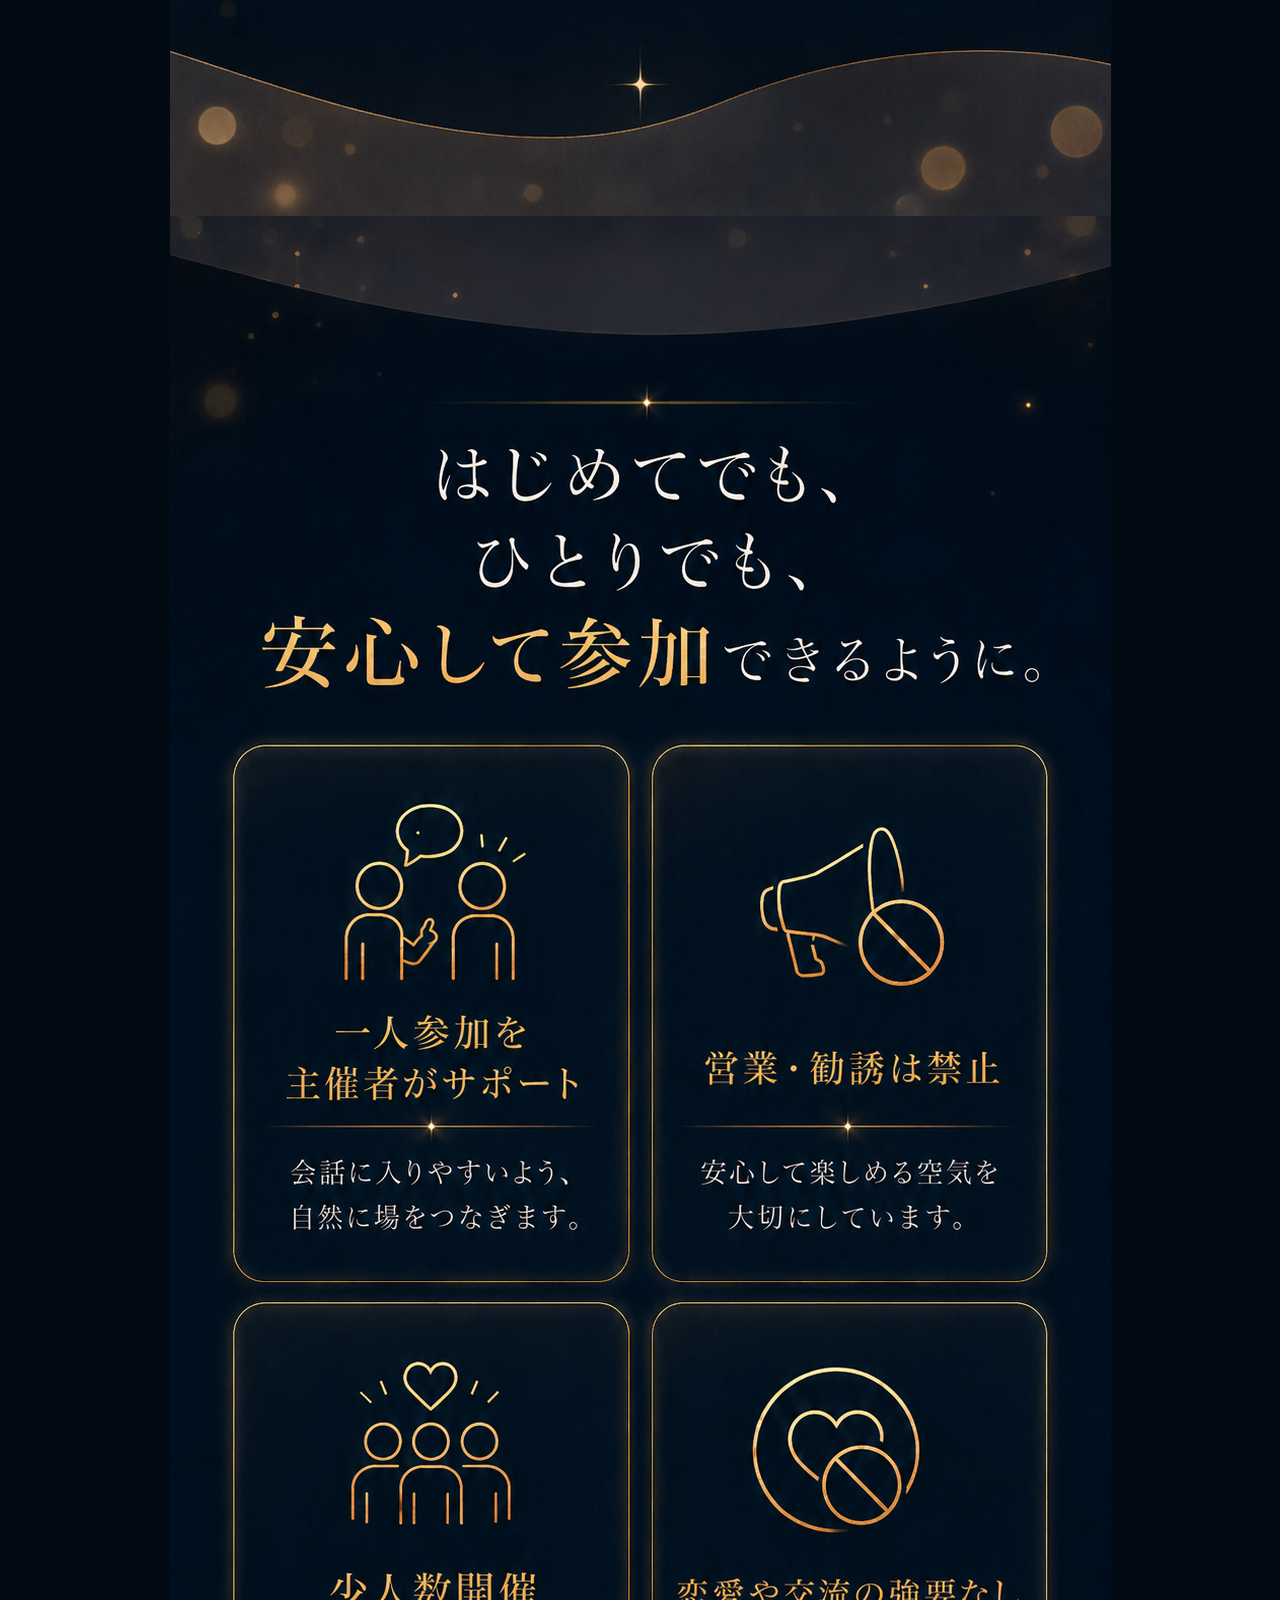
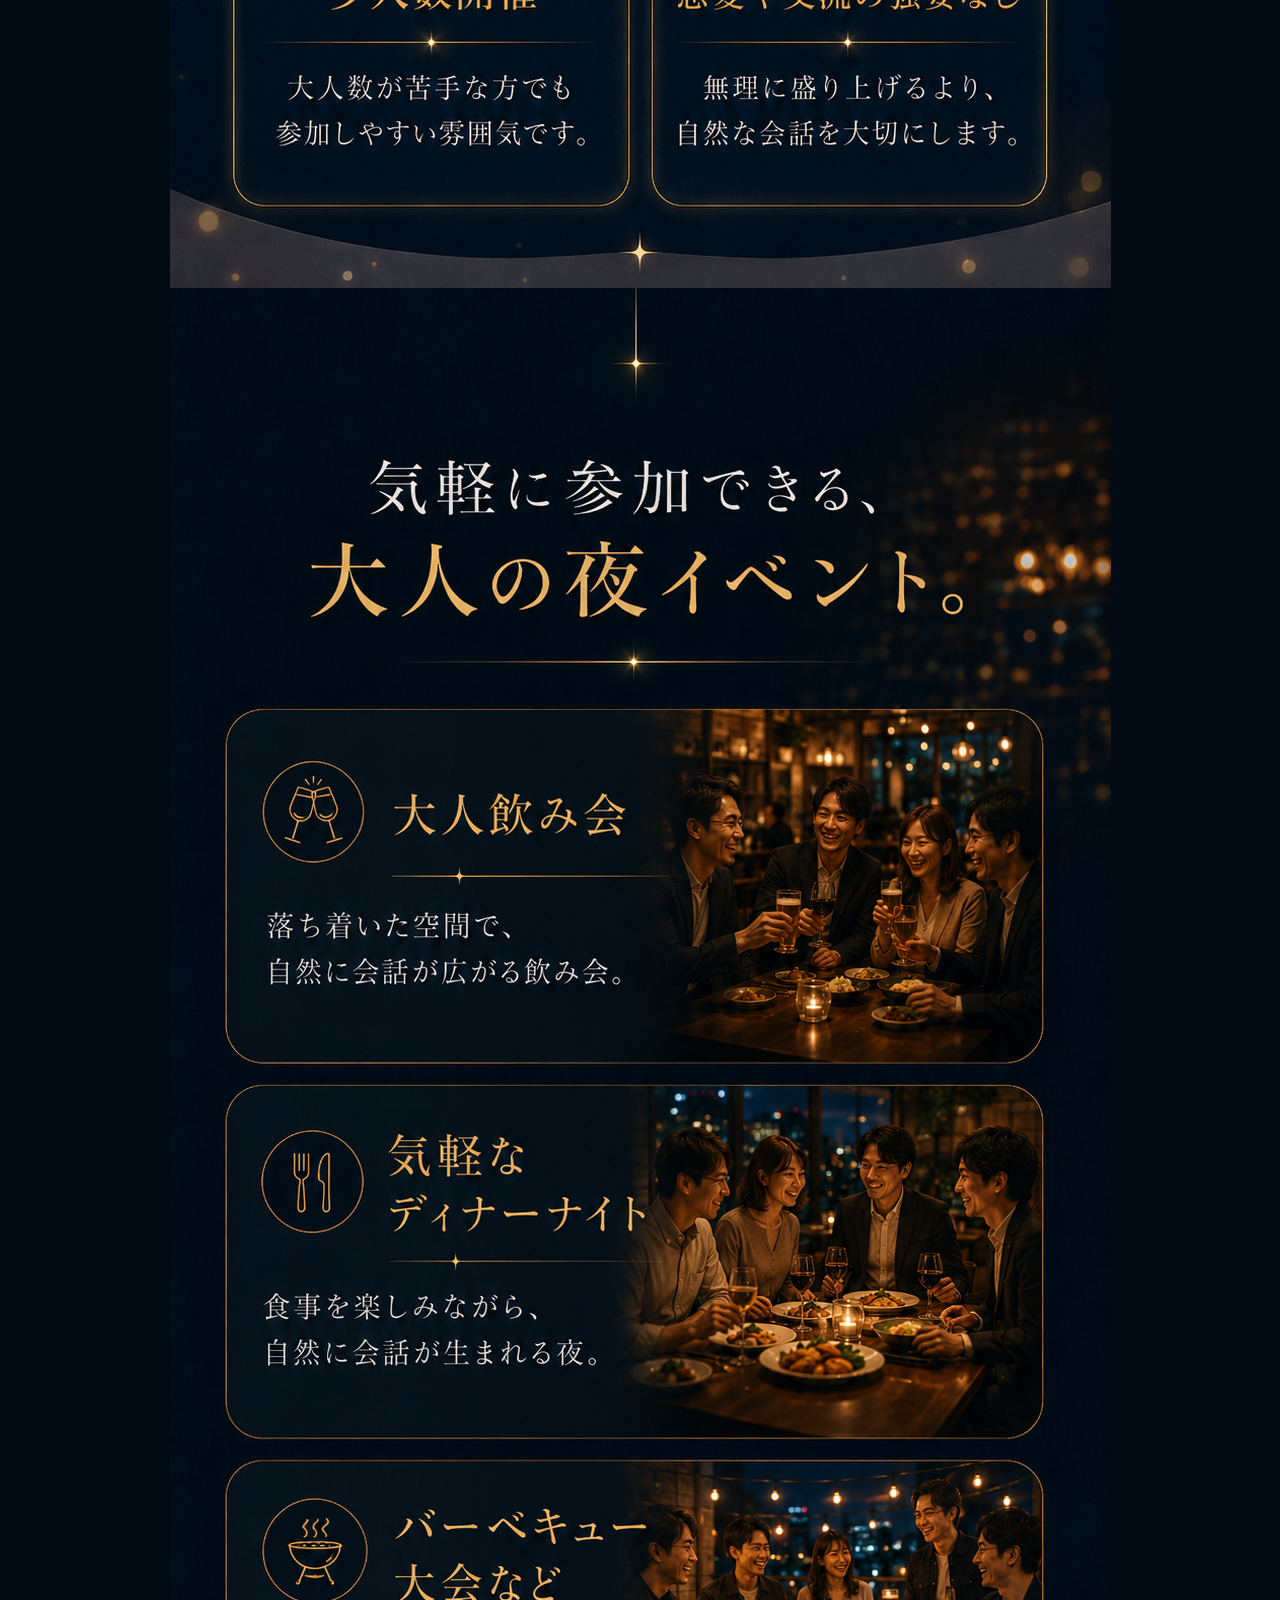
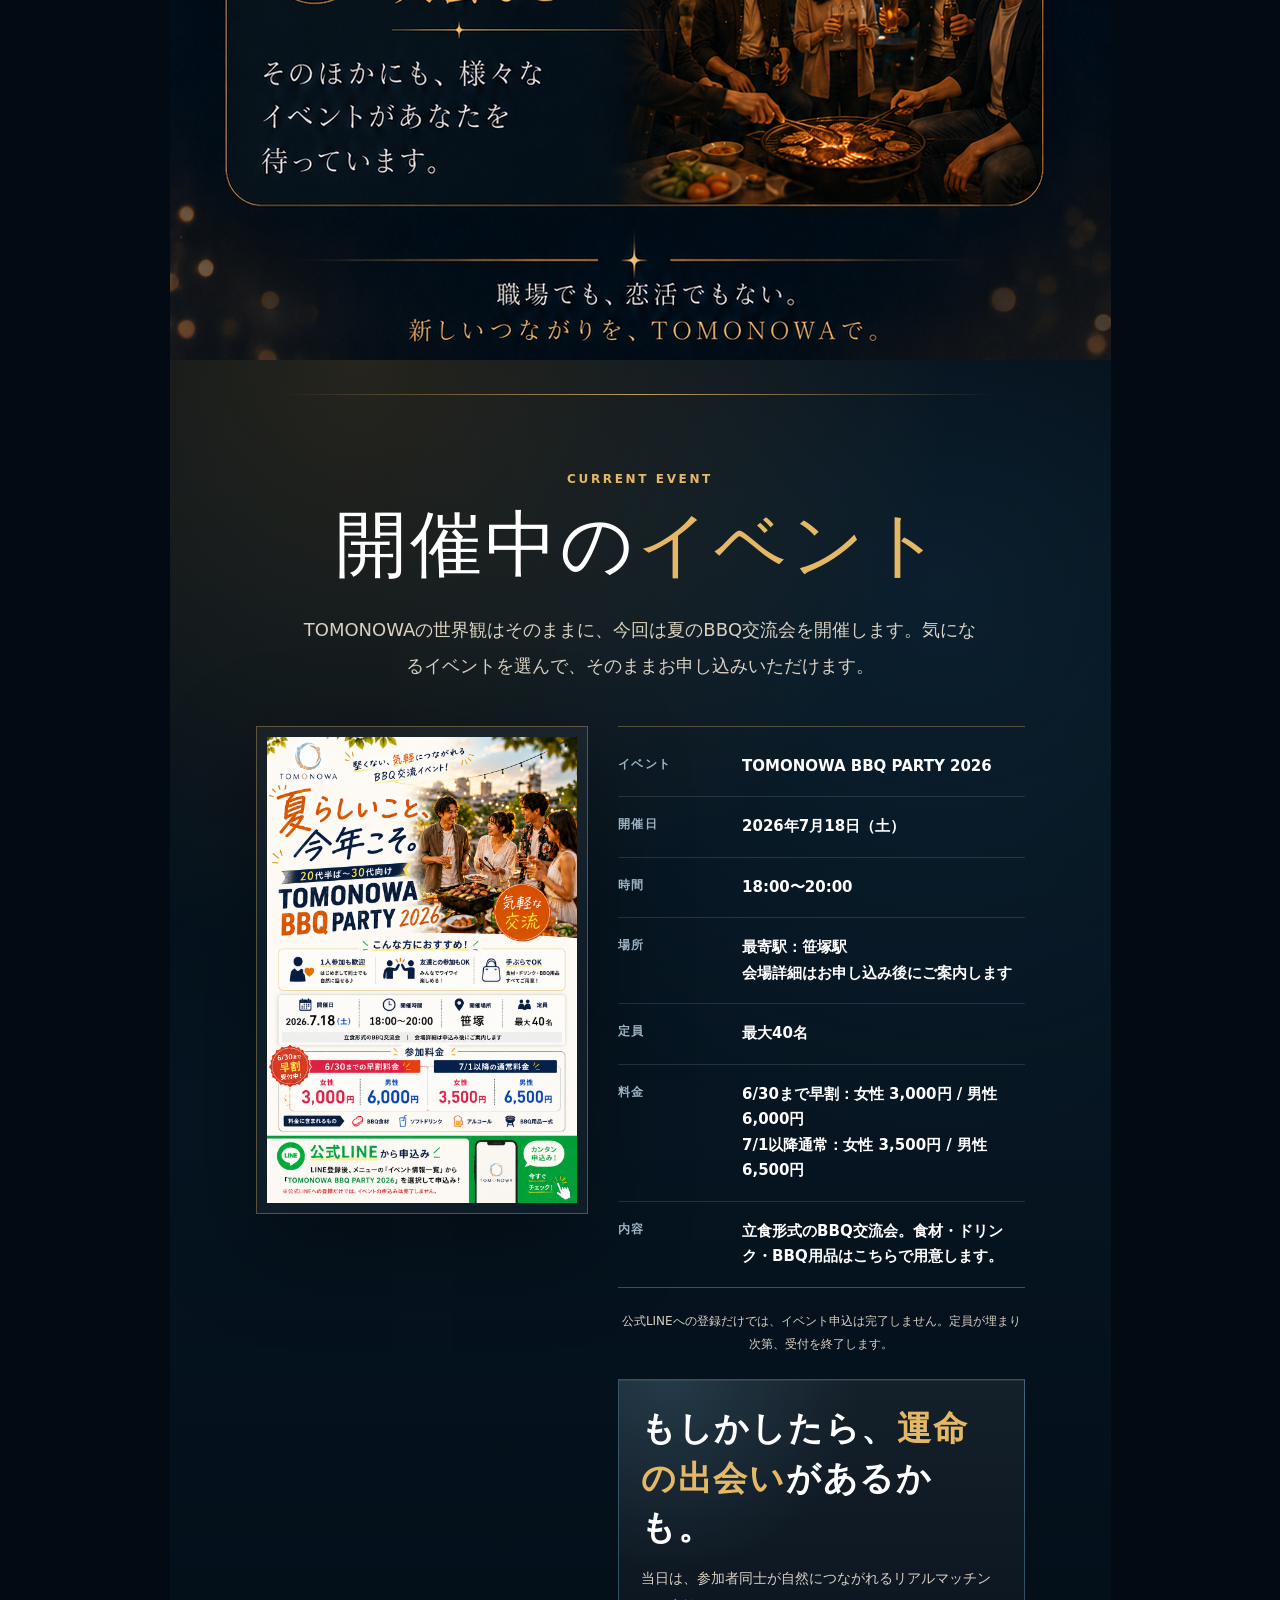
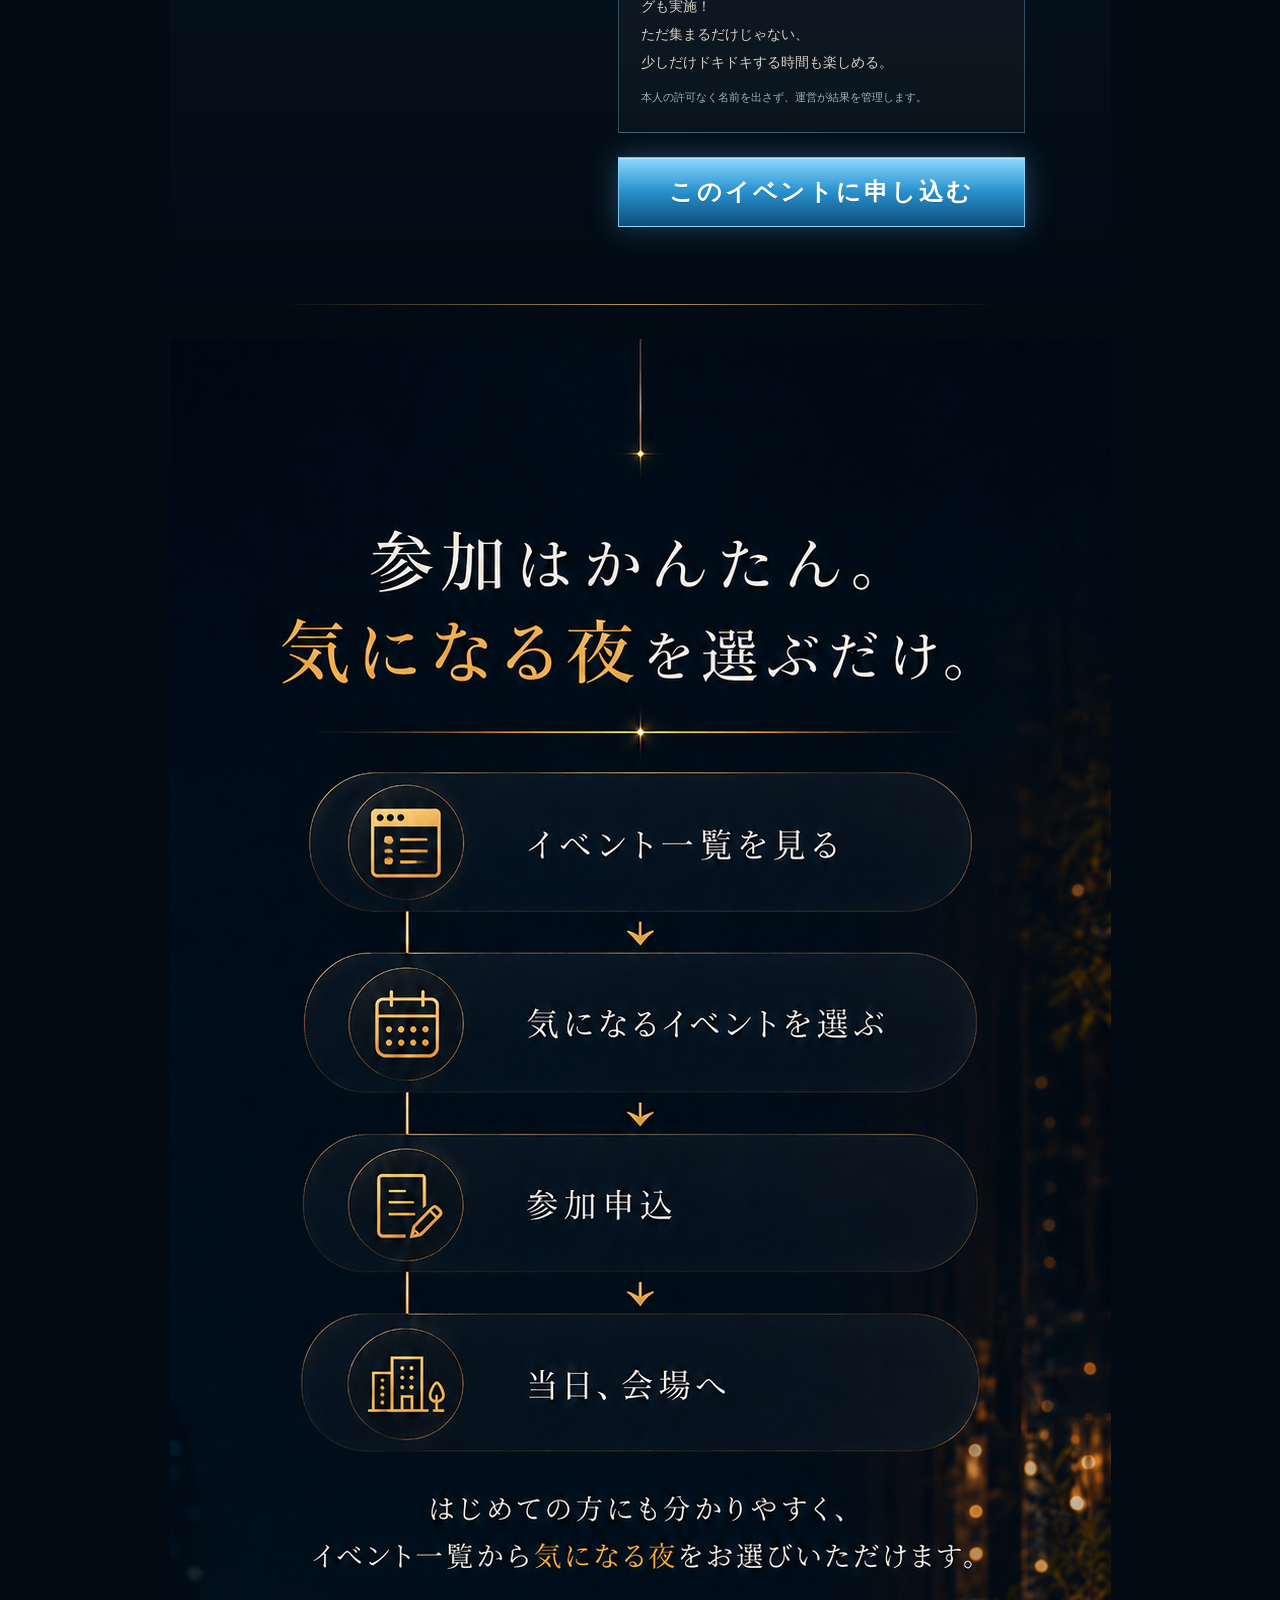
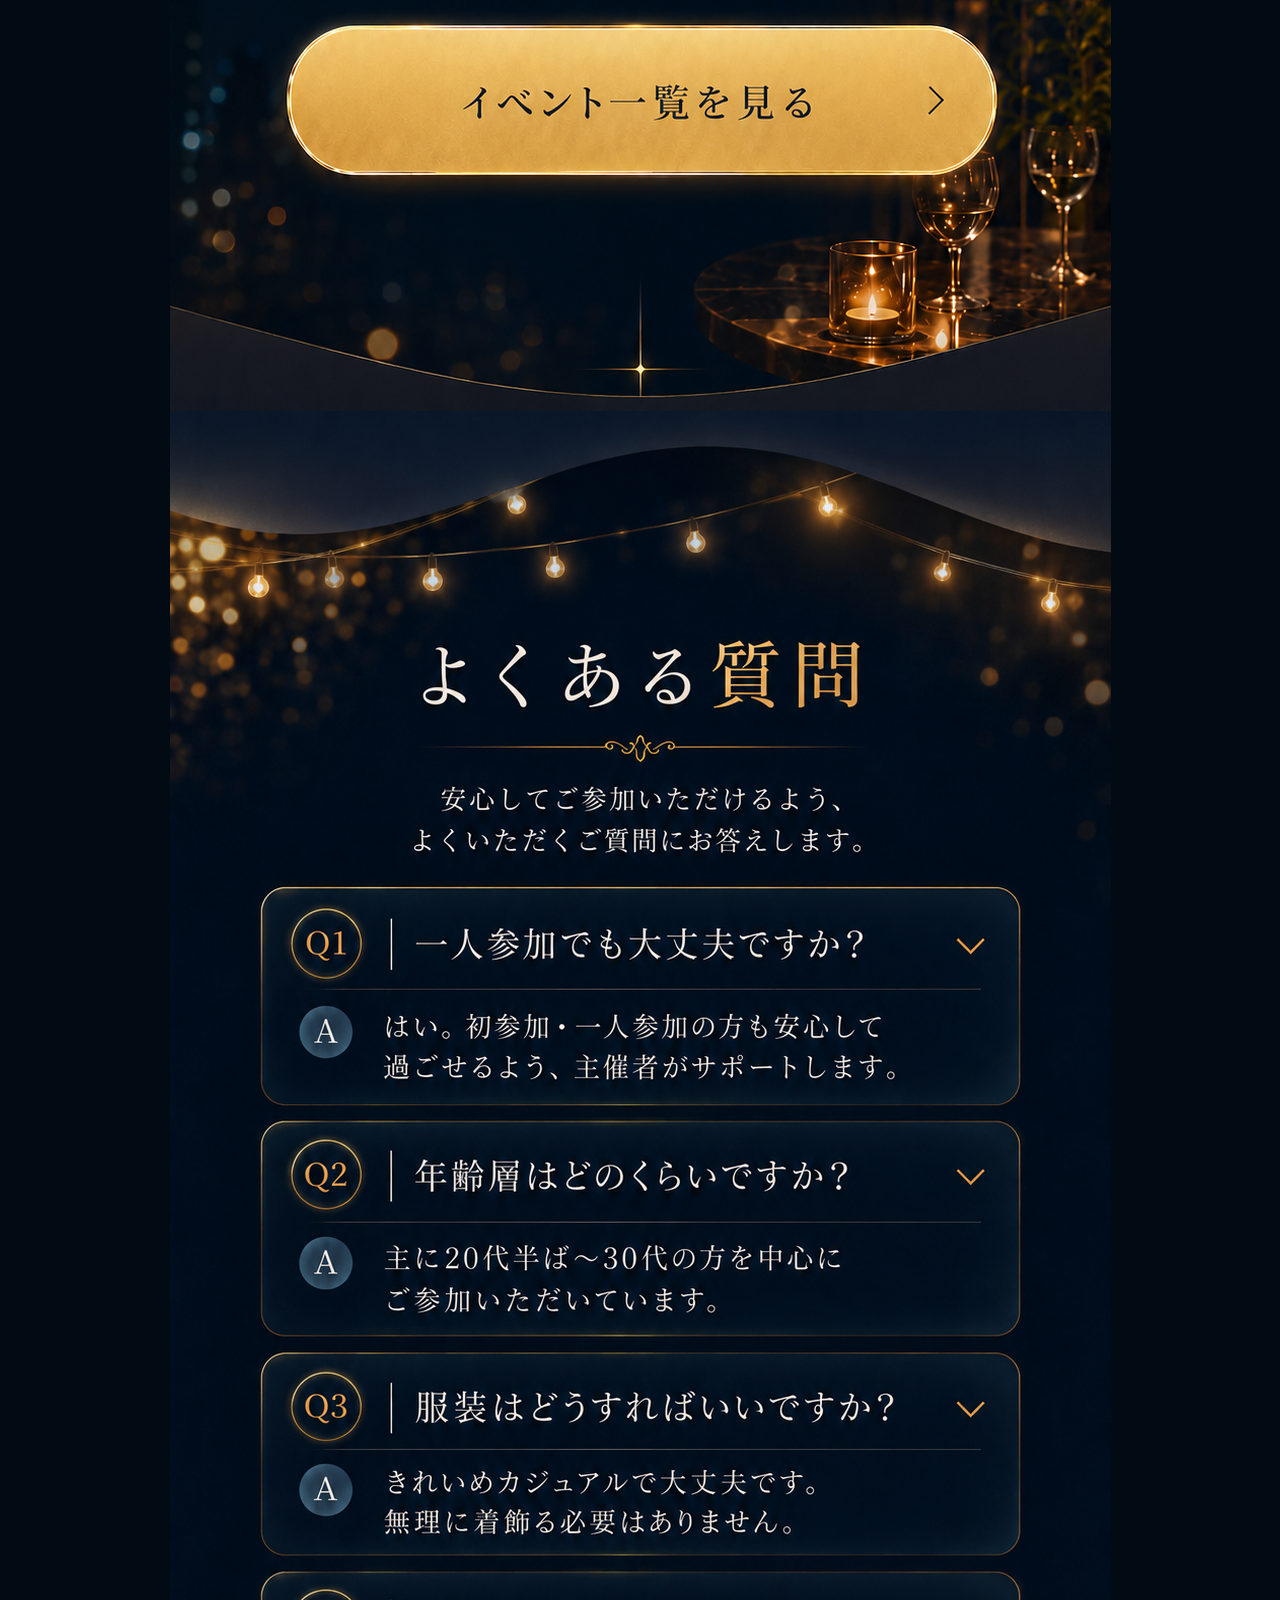
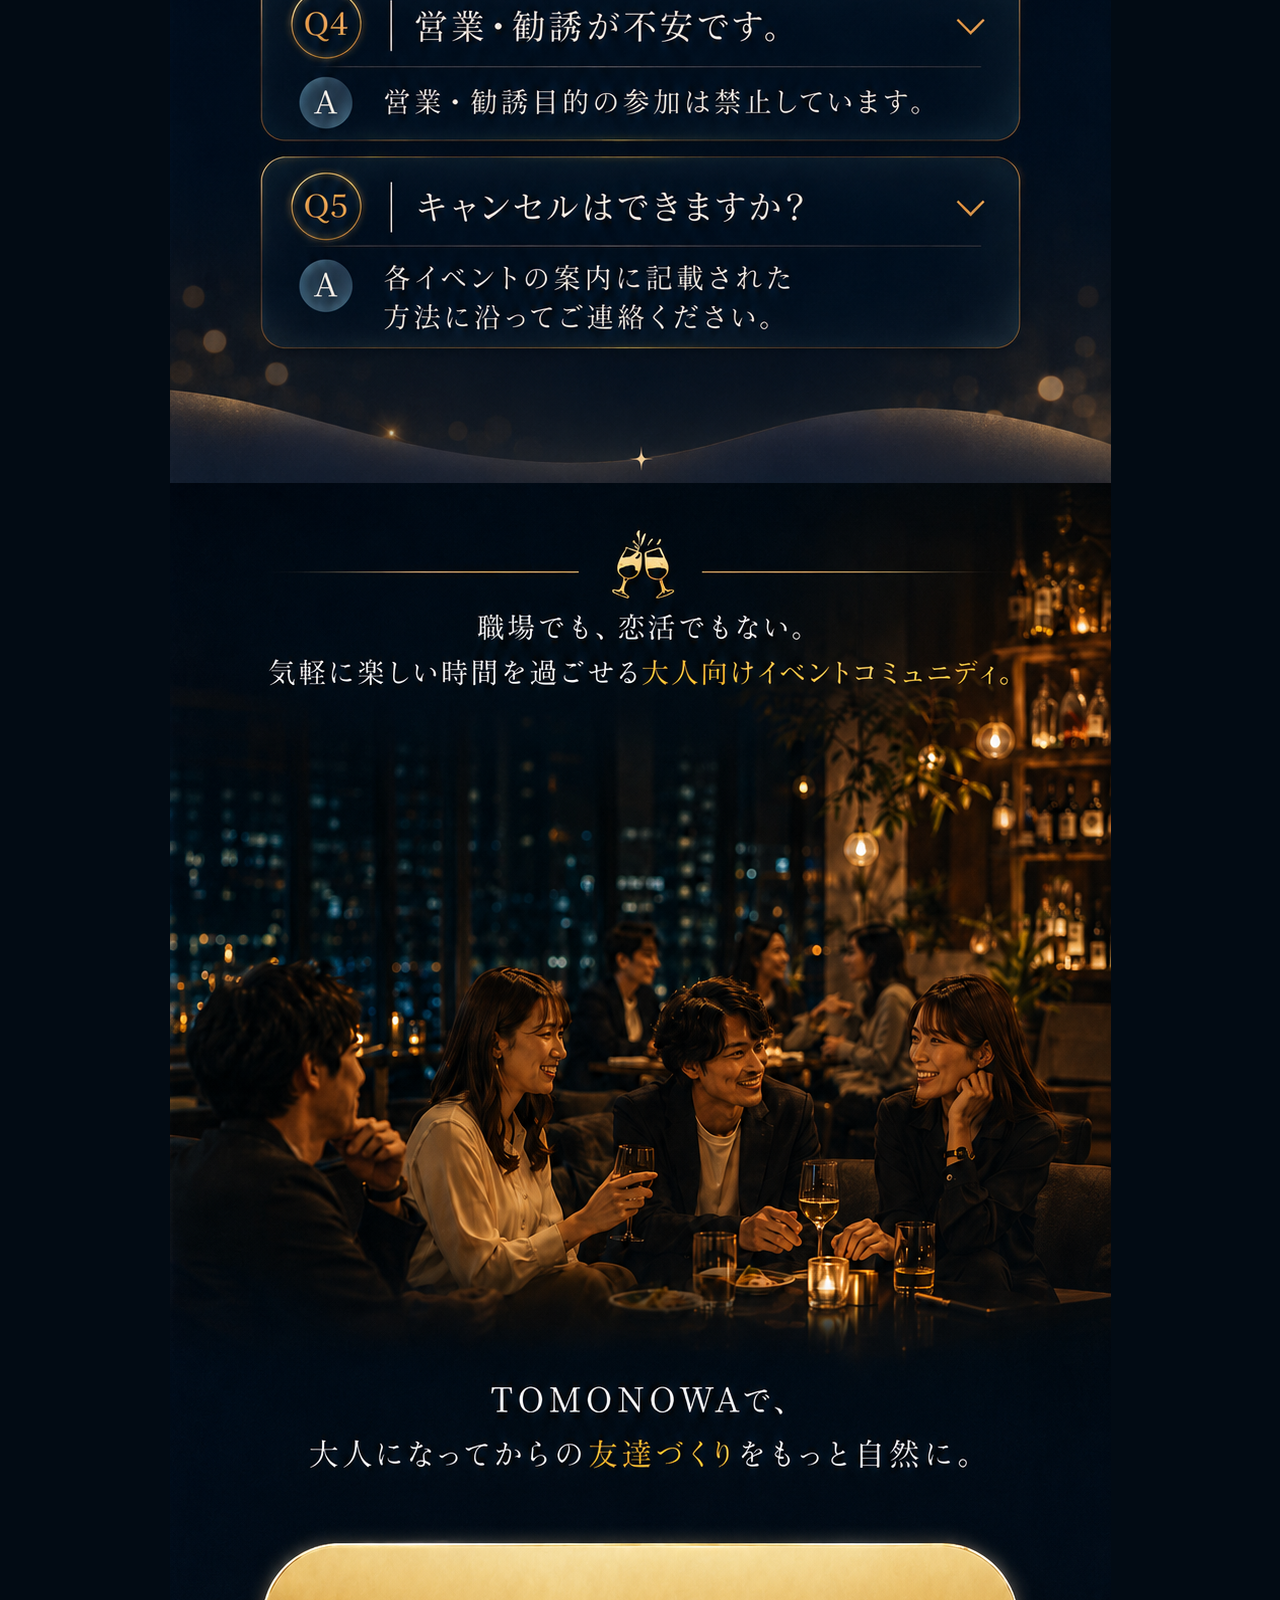
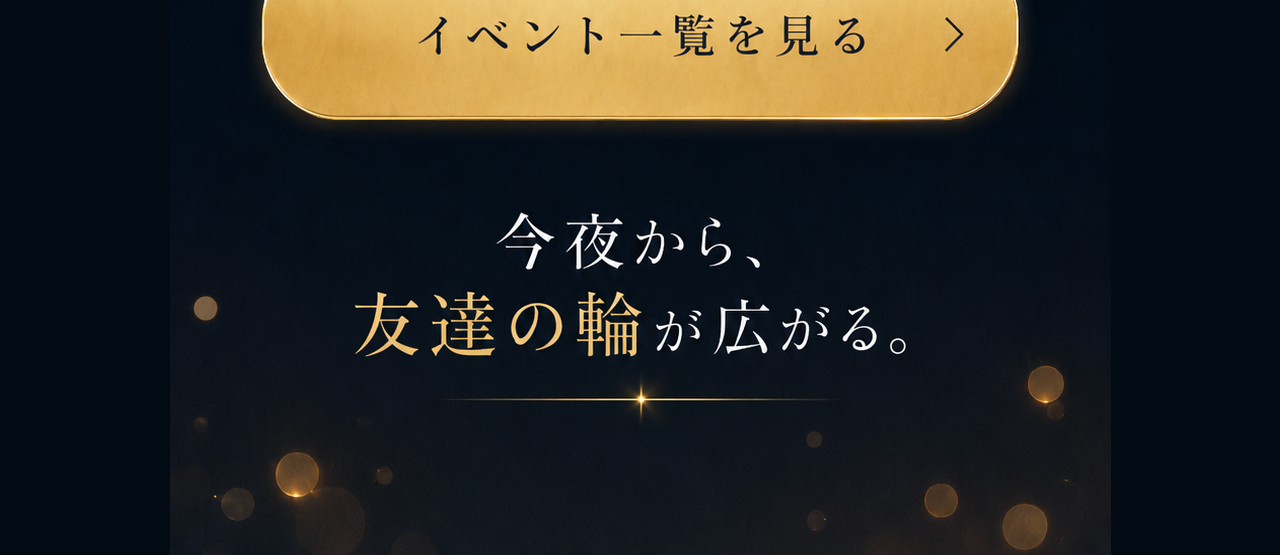
==== commit faf5d4e0: "Add real matching event note" ====
--- a/event/index.html
+++ b/event/index.html
@@ -15,6 +15,11 @@
       font-family: "Yu Gothic UI", "Noto Sans JP", system-ui, sans-serif;
     }
     button, input { font: inherit; }
+    a.apply-button {
+      display: inline-grid;
+      place-items: center;
+      text-decoration: none;
+    }
     .lp {
       width: min(100%, 941px);
       margin: 0 auto;
@@ -153,6 +158,38 @@
       font-size: 12px;
       line-height: 1.9;
       text-align: center;
+    }
+    .matching-note {
+      margin: 24px 0 0;
+      padding: 24px 22px;
+      border: 1px solid rgba(143, 216, 255, .3);
+      background:
+        radial-gradient(circle at 12% 0%, rgba(143, 216, 255, .14), transparent 38%),
+        linear-gradient(180deg, rgba(255, 255, 255, .06), rgba(255, 255, 255, .025));
+      box-shadow: inset 0 1px 0 rgba(255, 255, 255, .08);
+    }
+    .matching-note h2 {
+      margin: 0 0 12px;
+      color: #fff;
+      font-family: "Yu Mincho", "Hiragino Mincho ProN", serif;
+      font-size: clamp(22px, 3.6vw, 34px);
+      font-weight: 600;
+      line-height: 1.45;
+      letter-spacing: .05em;
+    }
+    .matching-note h2 span { color: #e5b865; }
+    .matching-note p {
+      margin: 0;
+      color: #d9d1c2;
+      font-size: 14px;
+      line-height: 2;
+    }
+    .matching-note small {
+      display: block;
+      margin-top: 12px;
+      color: #9db3c1;
+      font-size: 11px;
+      line-height: 1.8;
     }
     .apply-button {
       width: 100%;
@@ -318,7 +355,12 @@
             <div class="fact"><span>内容</span><b>立食形式のBBQ交流会。食材・ドリンク・BBQ用品はこちらで用意します。</b></div>
           </div>
           <p class="price-note">公式LINEへの登録だけでは、イベント申込は完了しません。定員が埋まり次第、受付を終了します。</p>
-          <button class="apply-button apply-button--event" onclick="openForm()">このイベントに申し込む</button>
+          <div class="matching-note">
+            <h2>もしかしたら、<span>運命の出会い</span>があるかも。</h2>
+            <p>当日は、参加者同士が自然につながれるリアルマッチングも実施！<br>ただ集まるだけじゃない、<br>少しだけドキドキする時間も楽しめる。</p>
+            <small>本人の許可なく名前を出さず、運営が結果を管理します。</small>
+          </div>
+          <a class="apply-button apply-button--event" href="https://forms.gle/o6e4By4sBzHKYKhq9" target="_blank" rel="noopener">このイベントに申し込む</a>
         </div>
       </div>
     </section>
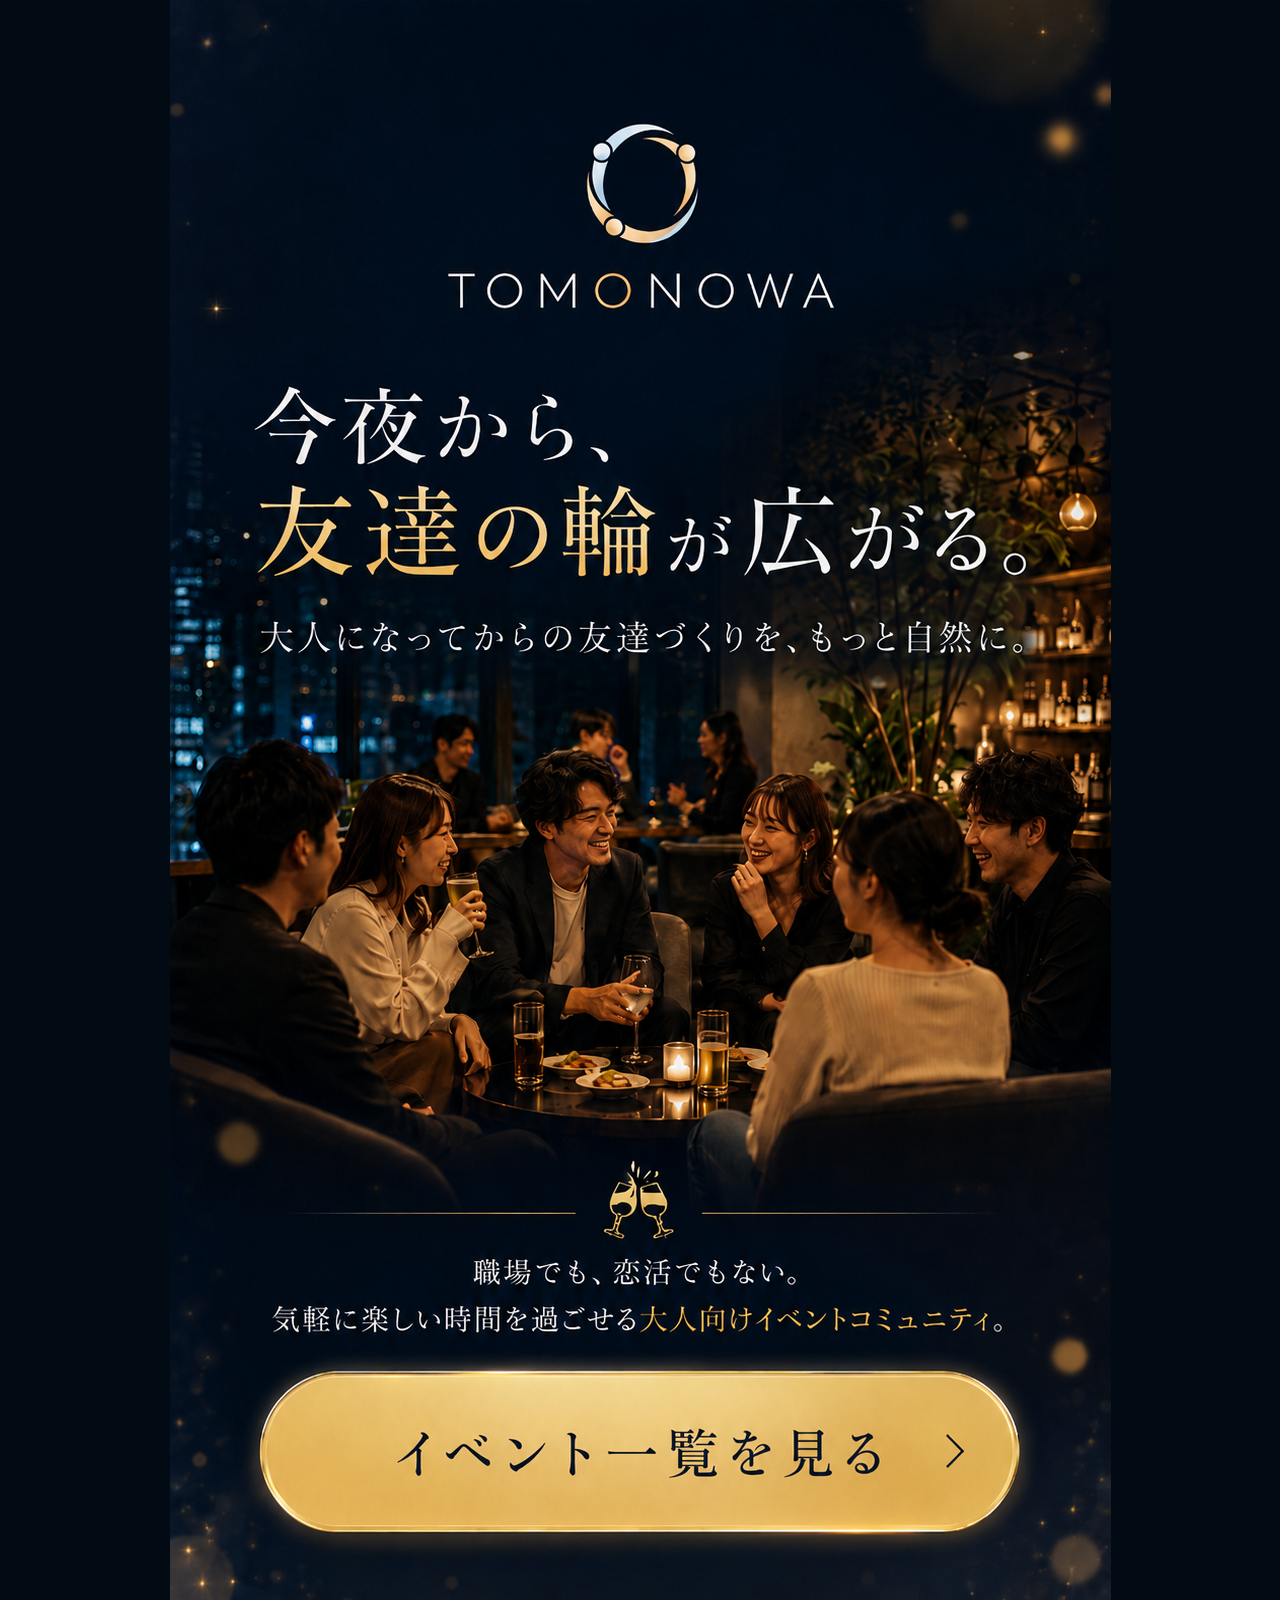
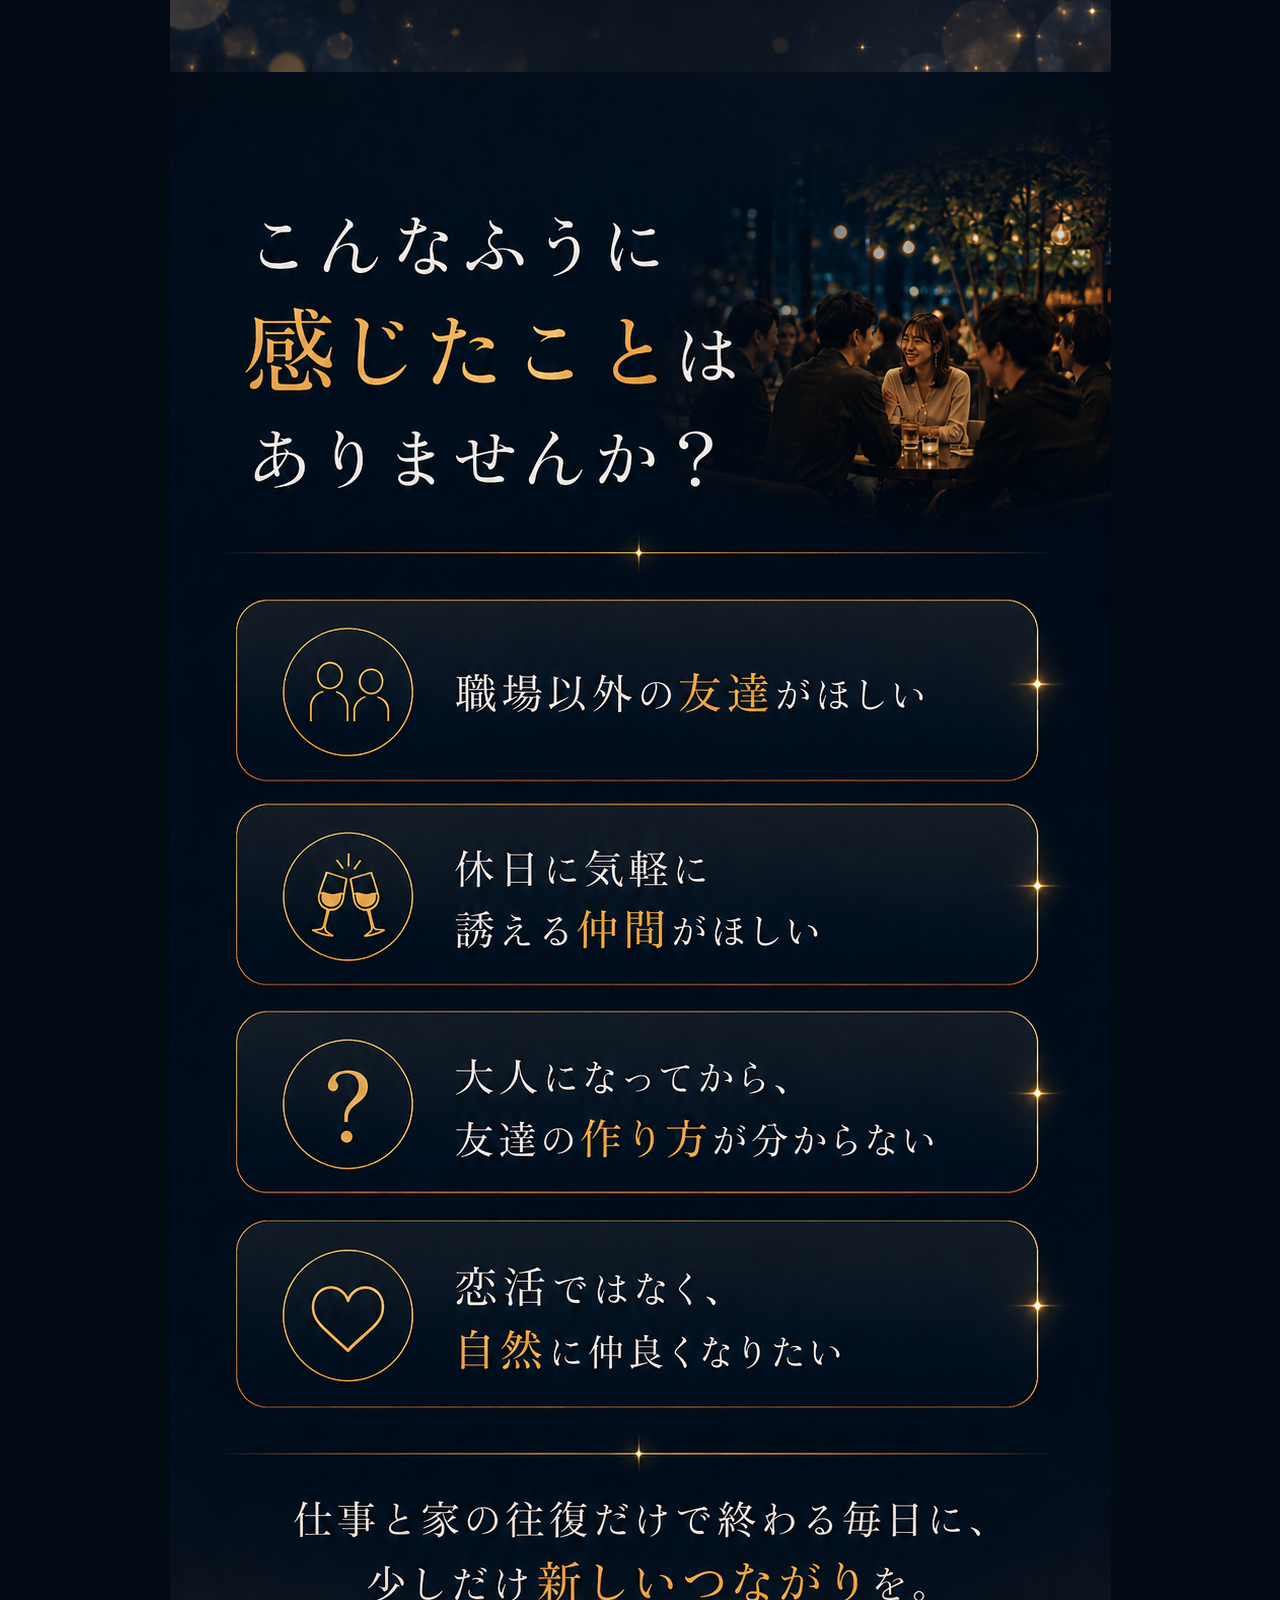
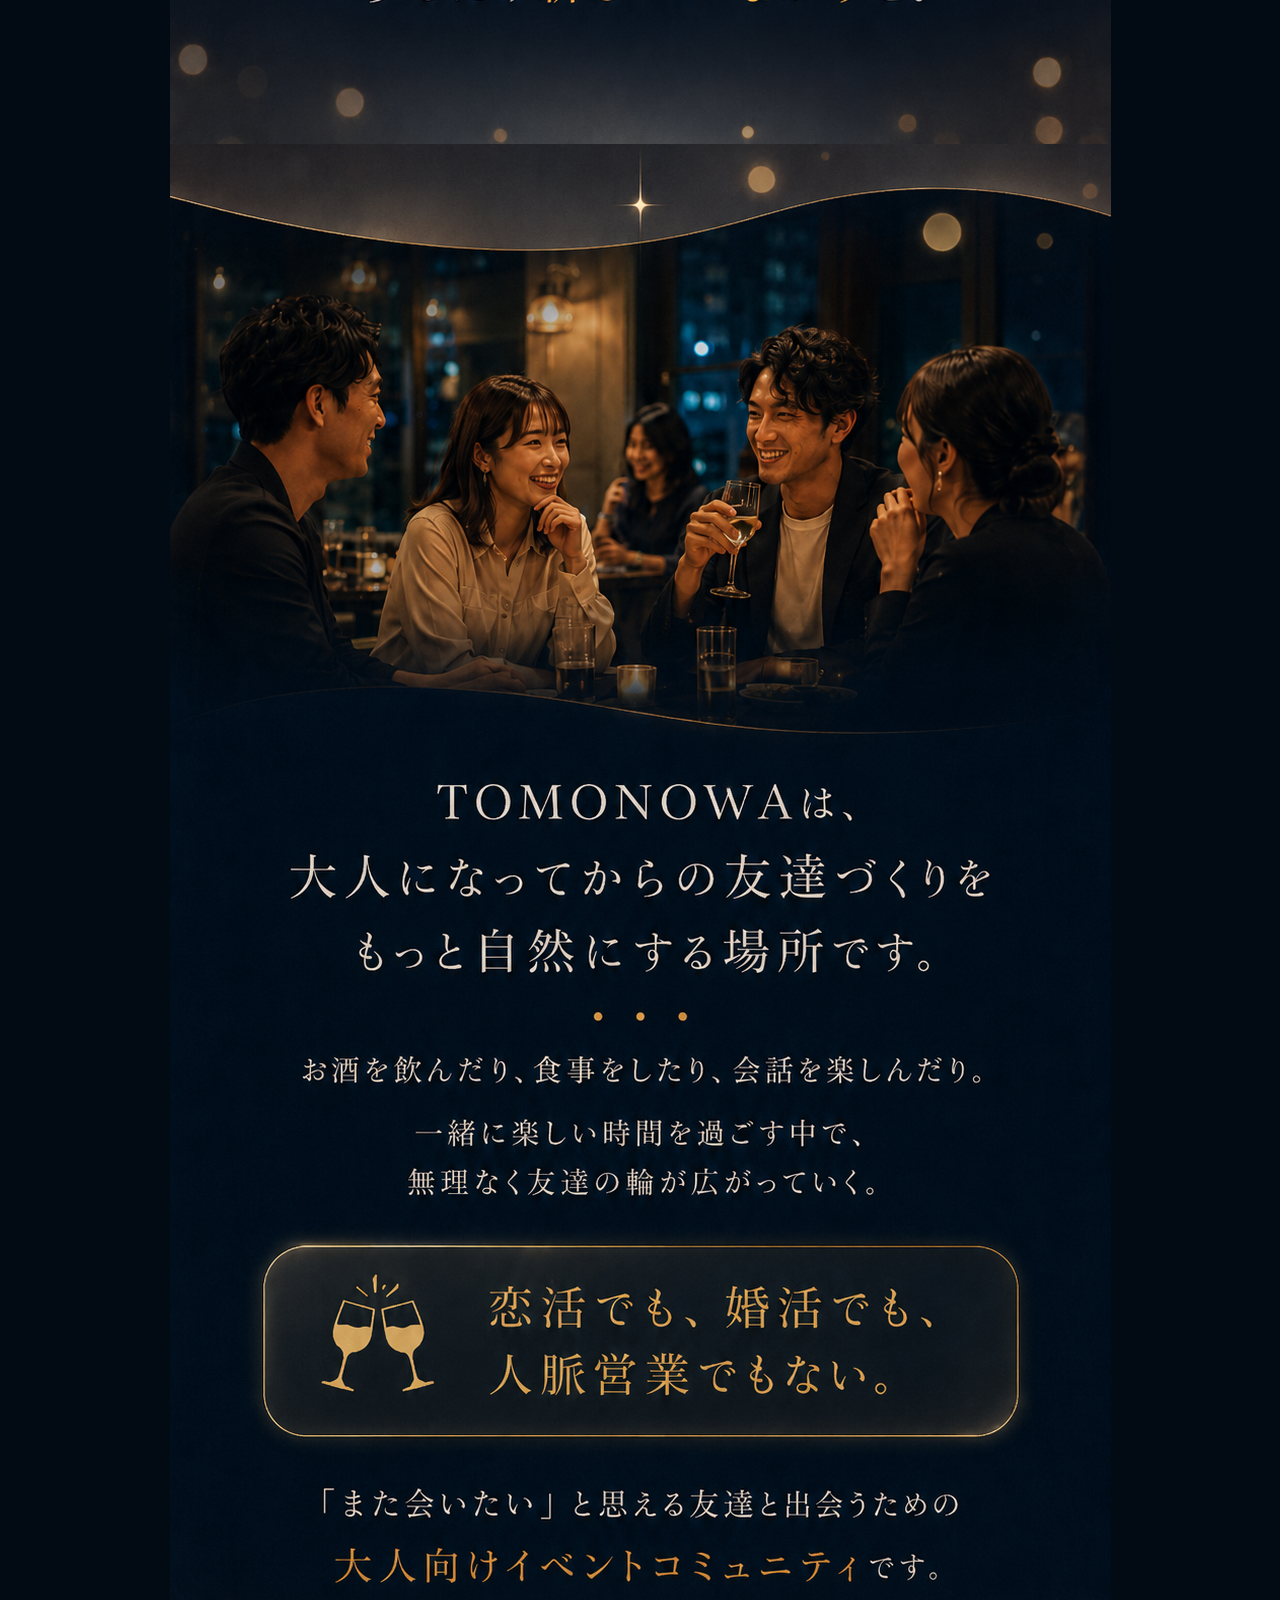
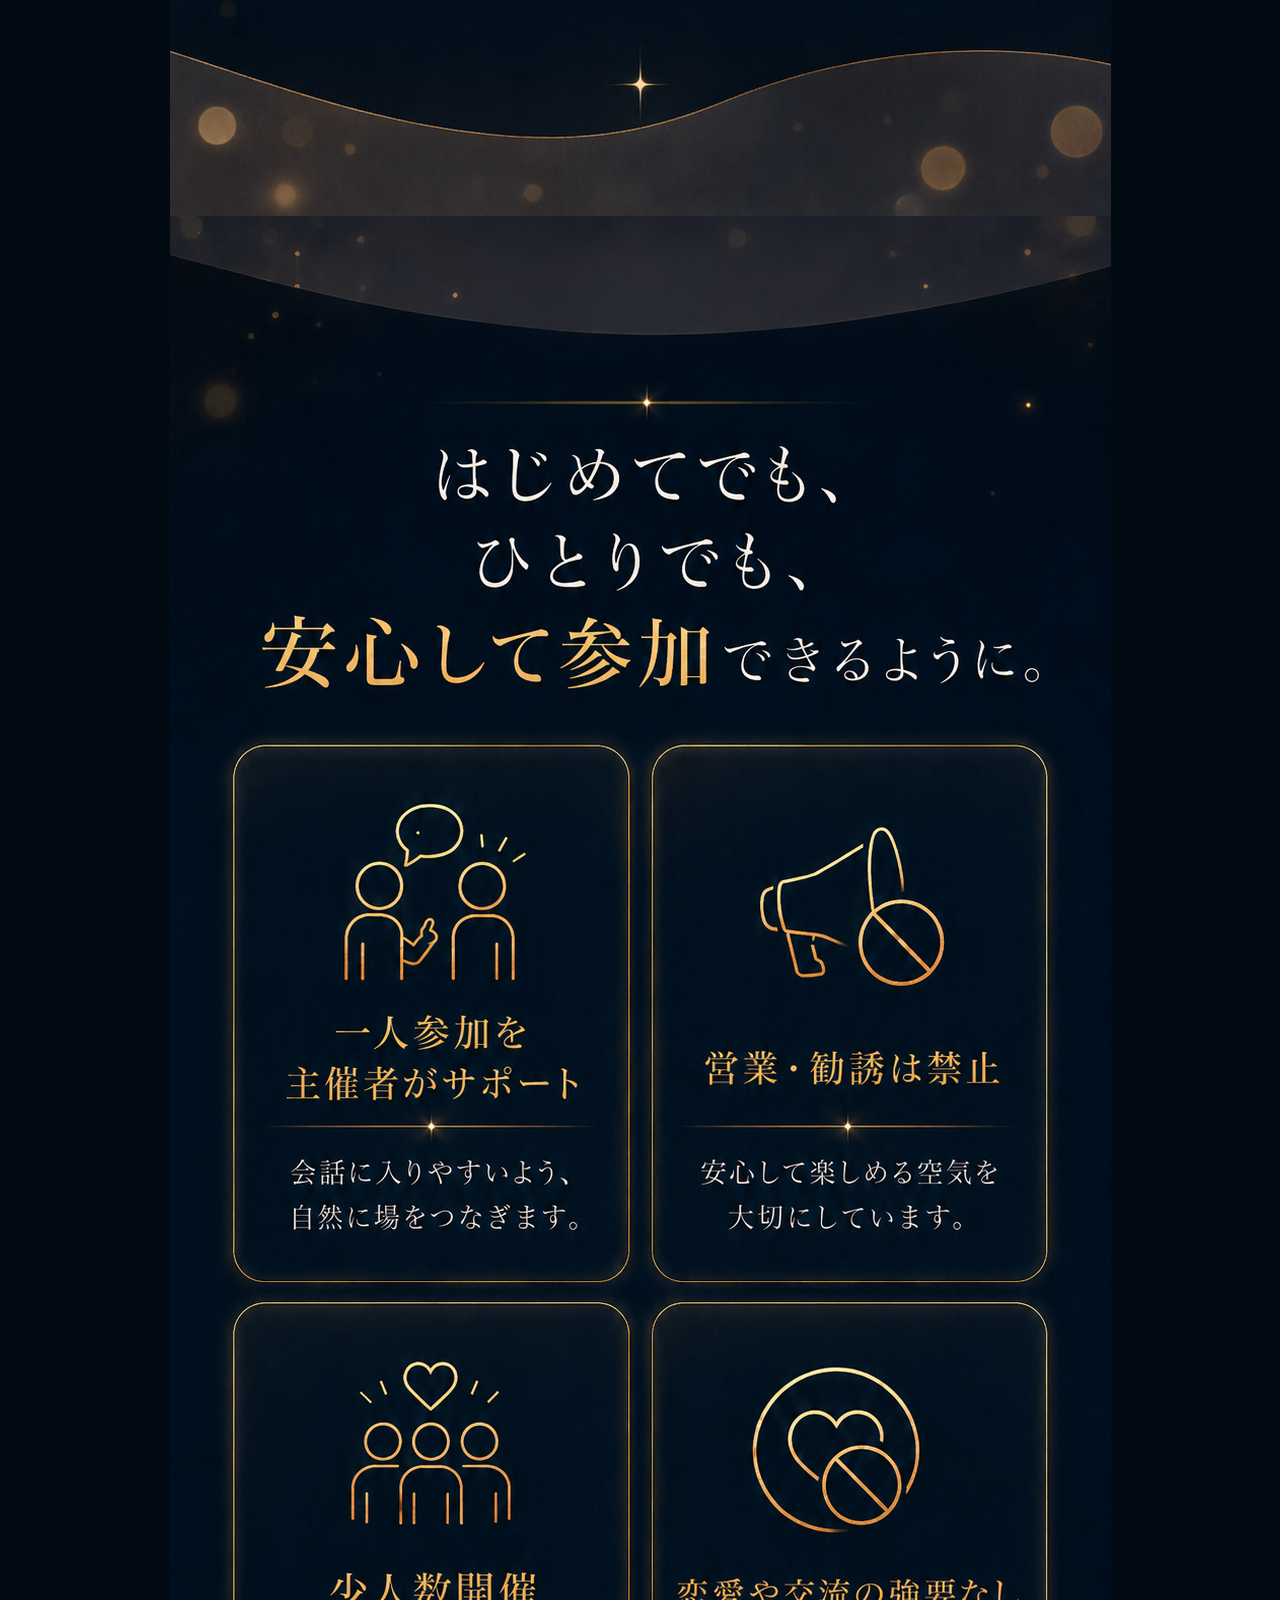
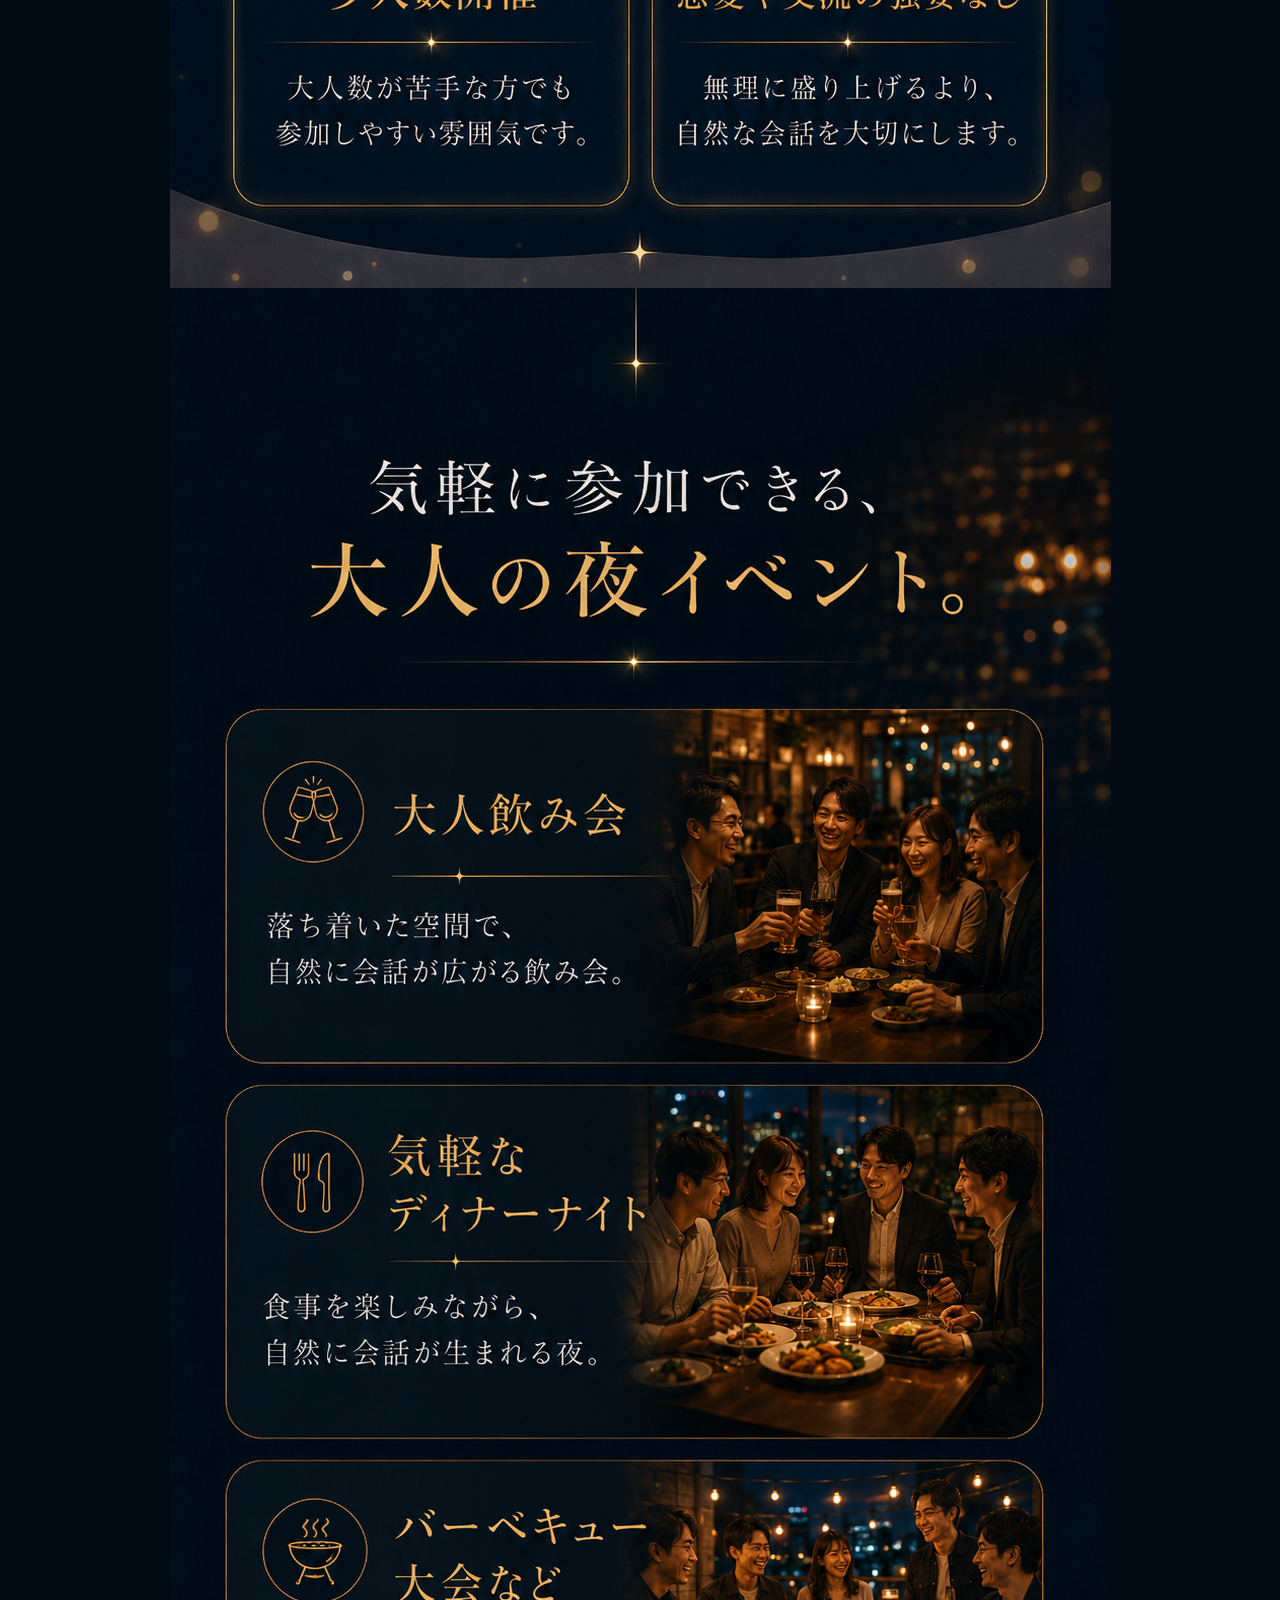
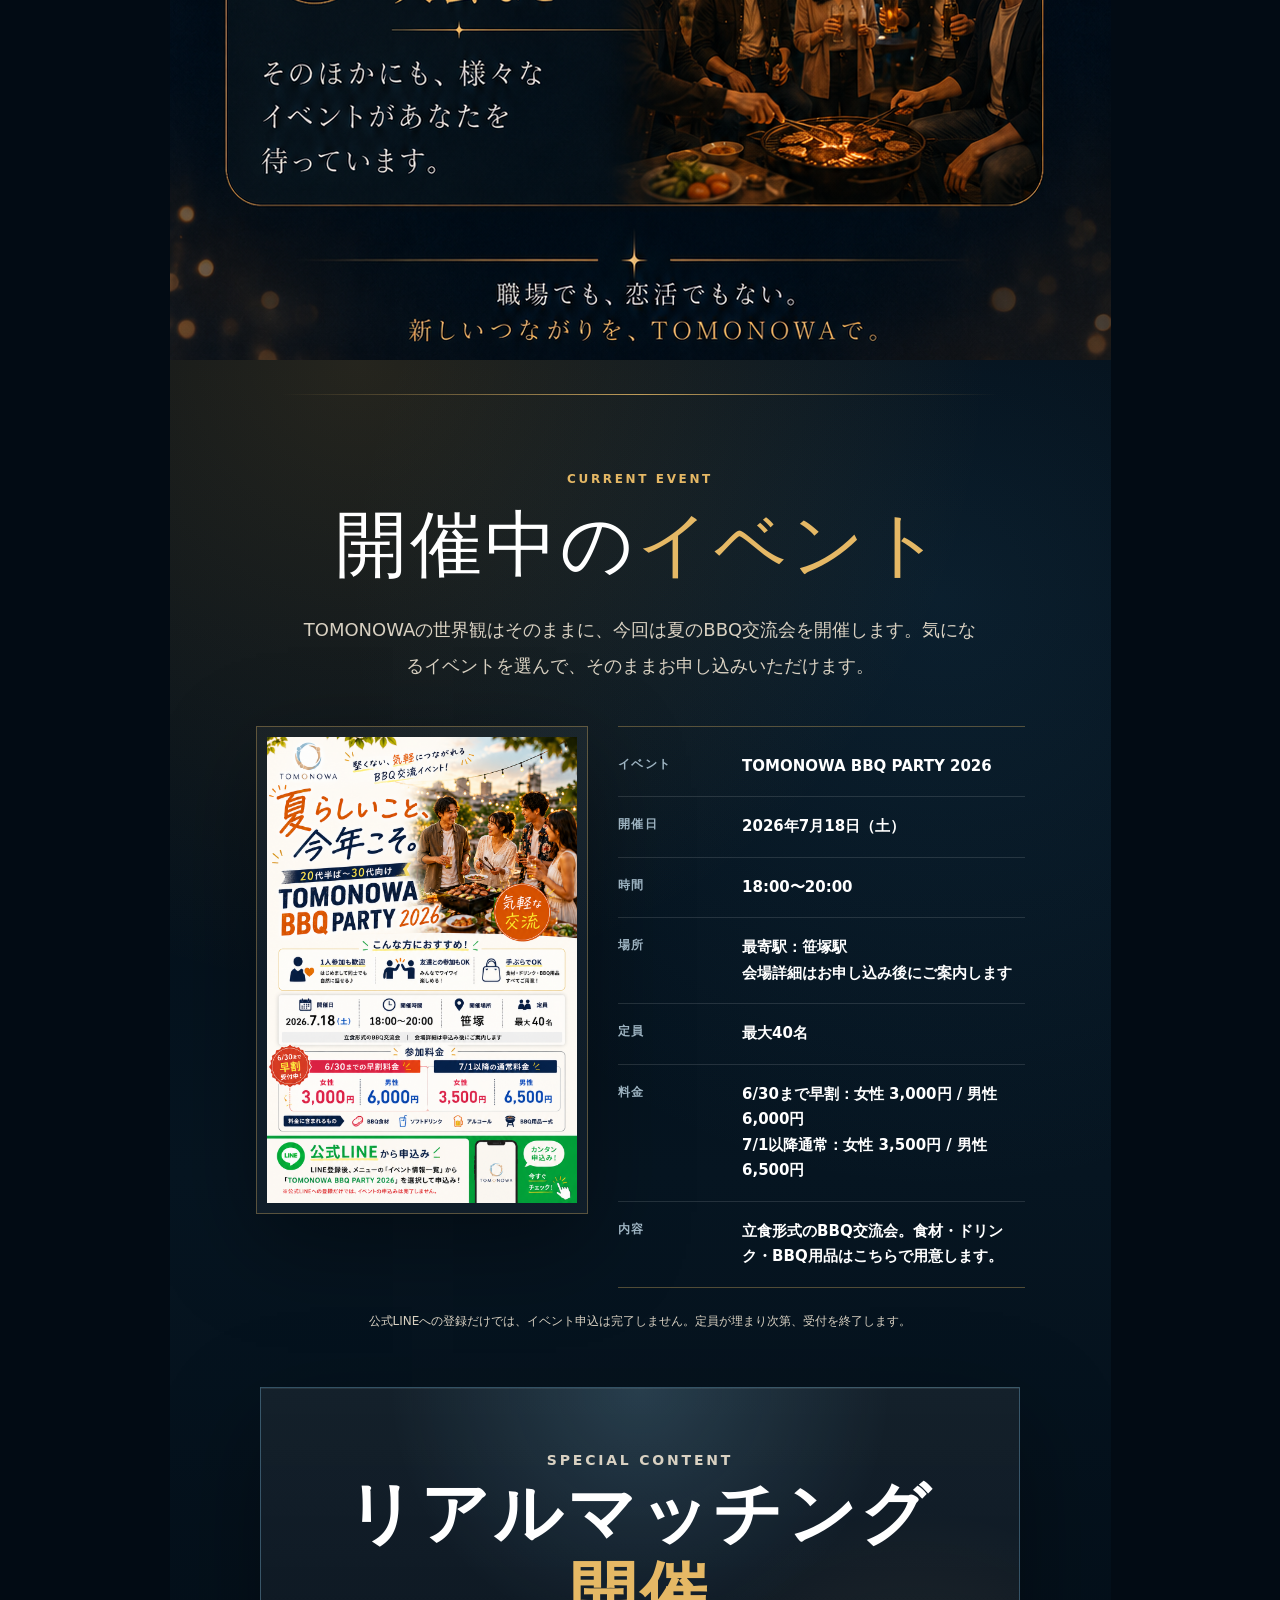
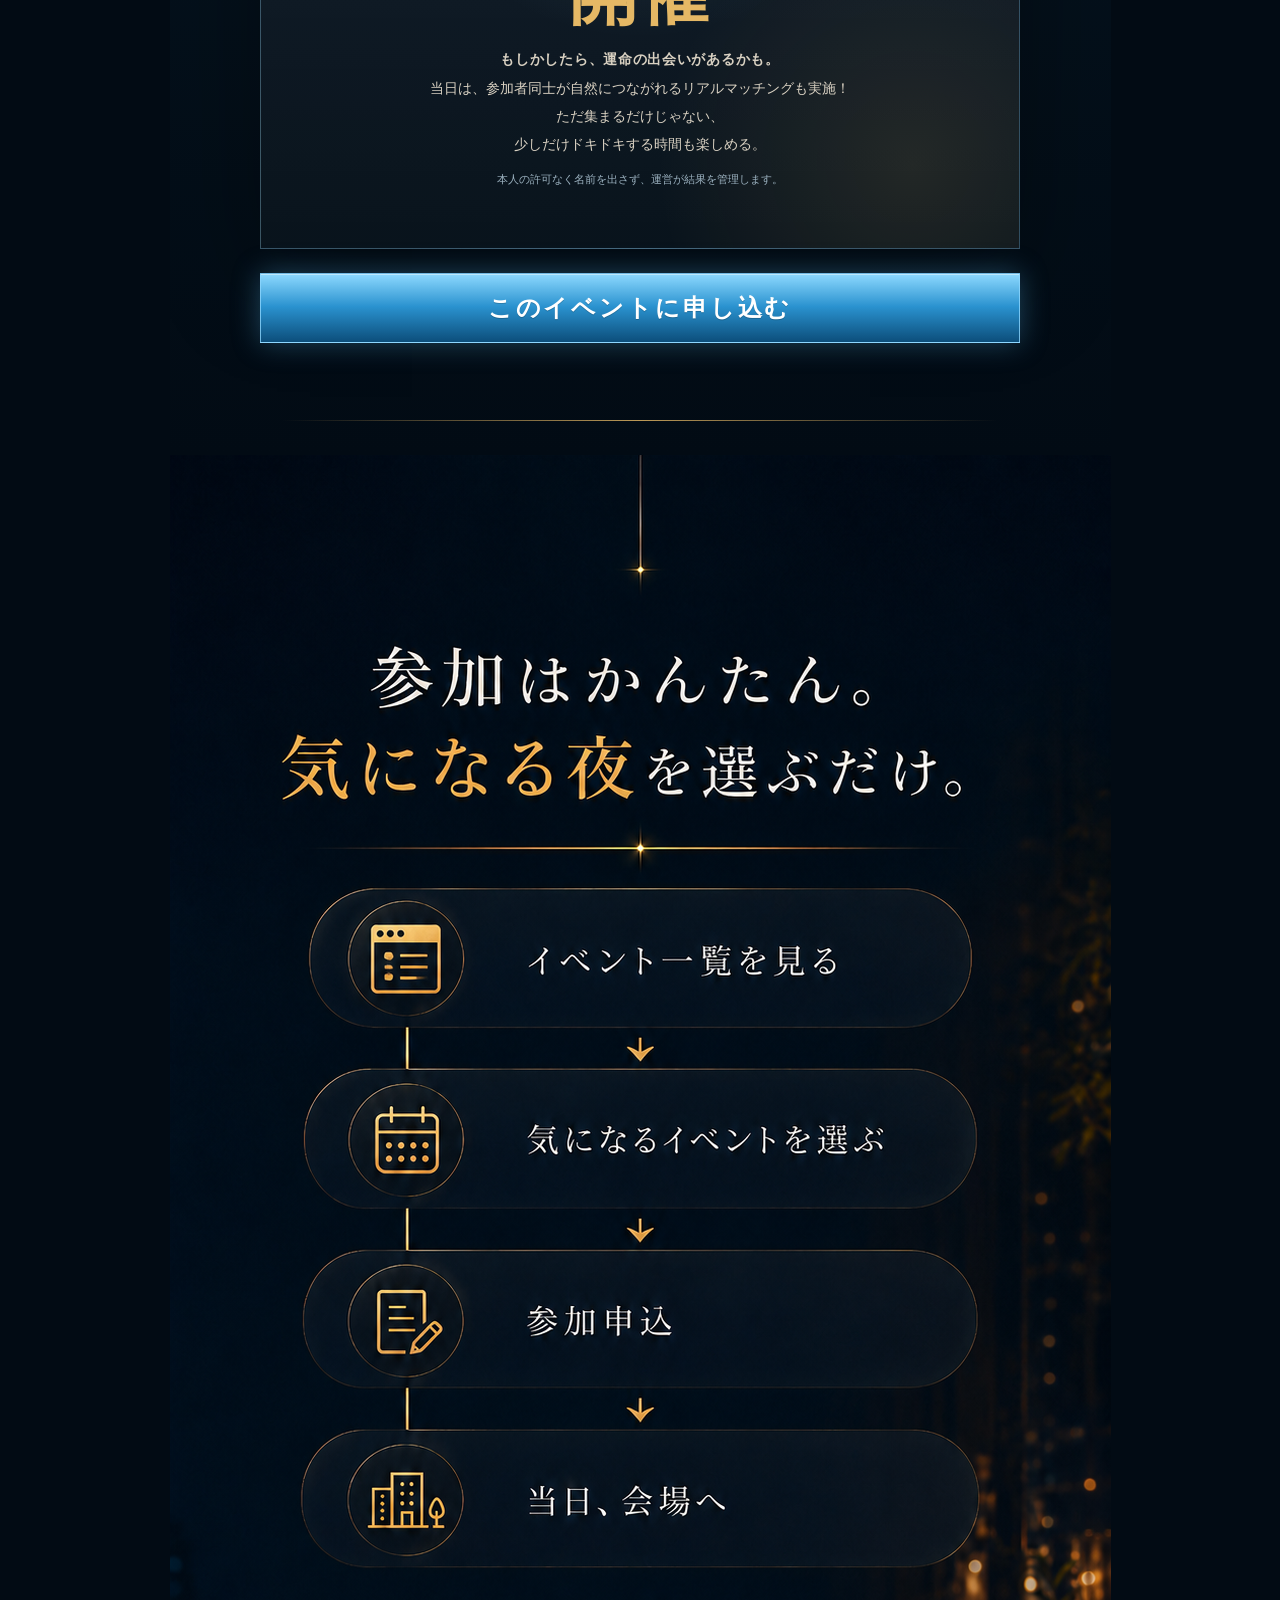
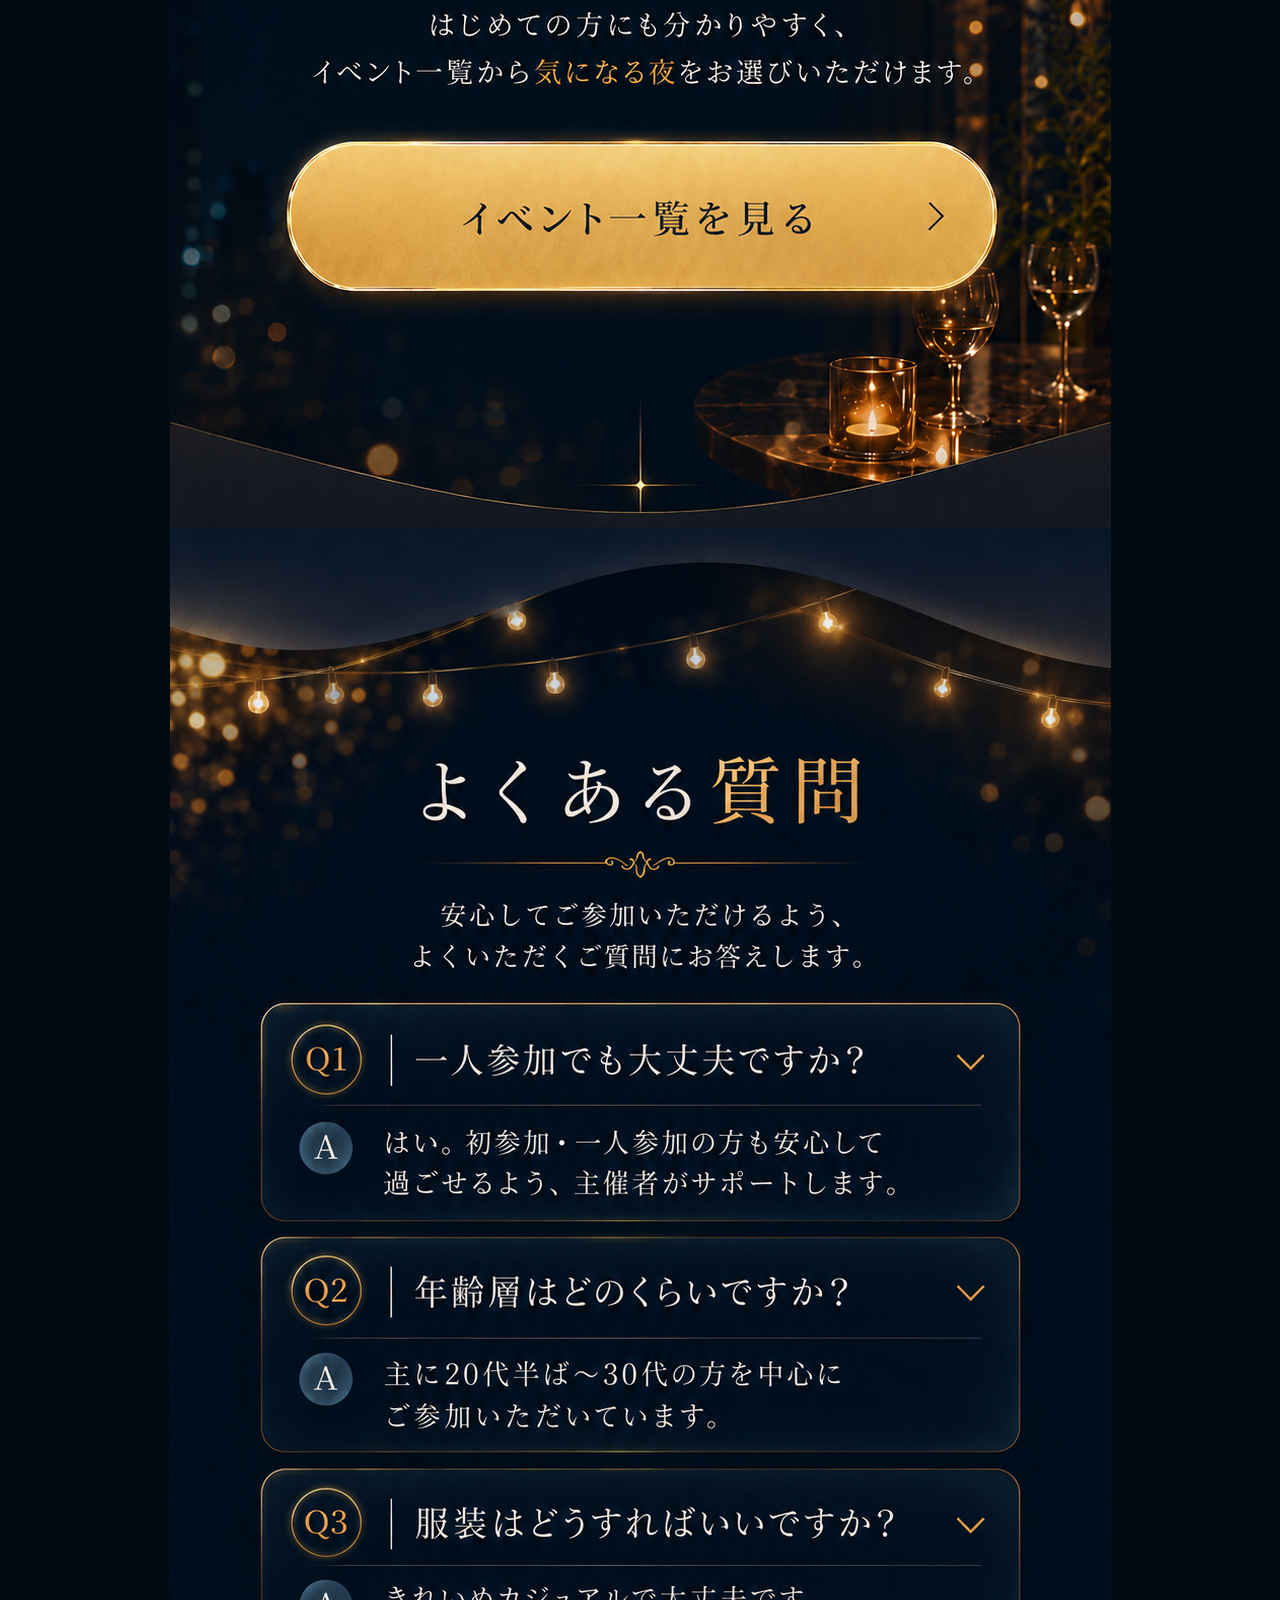
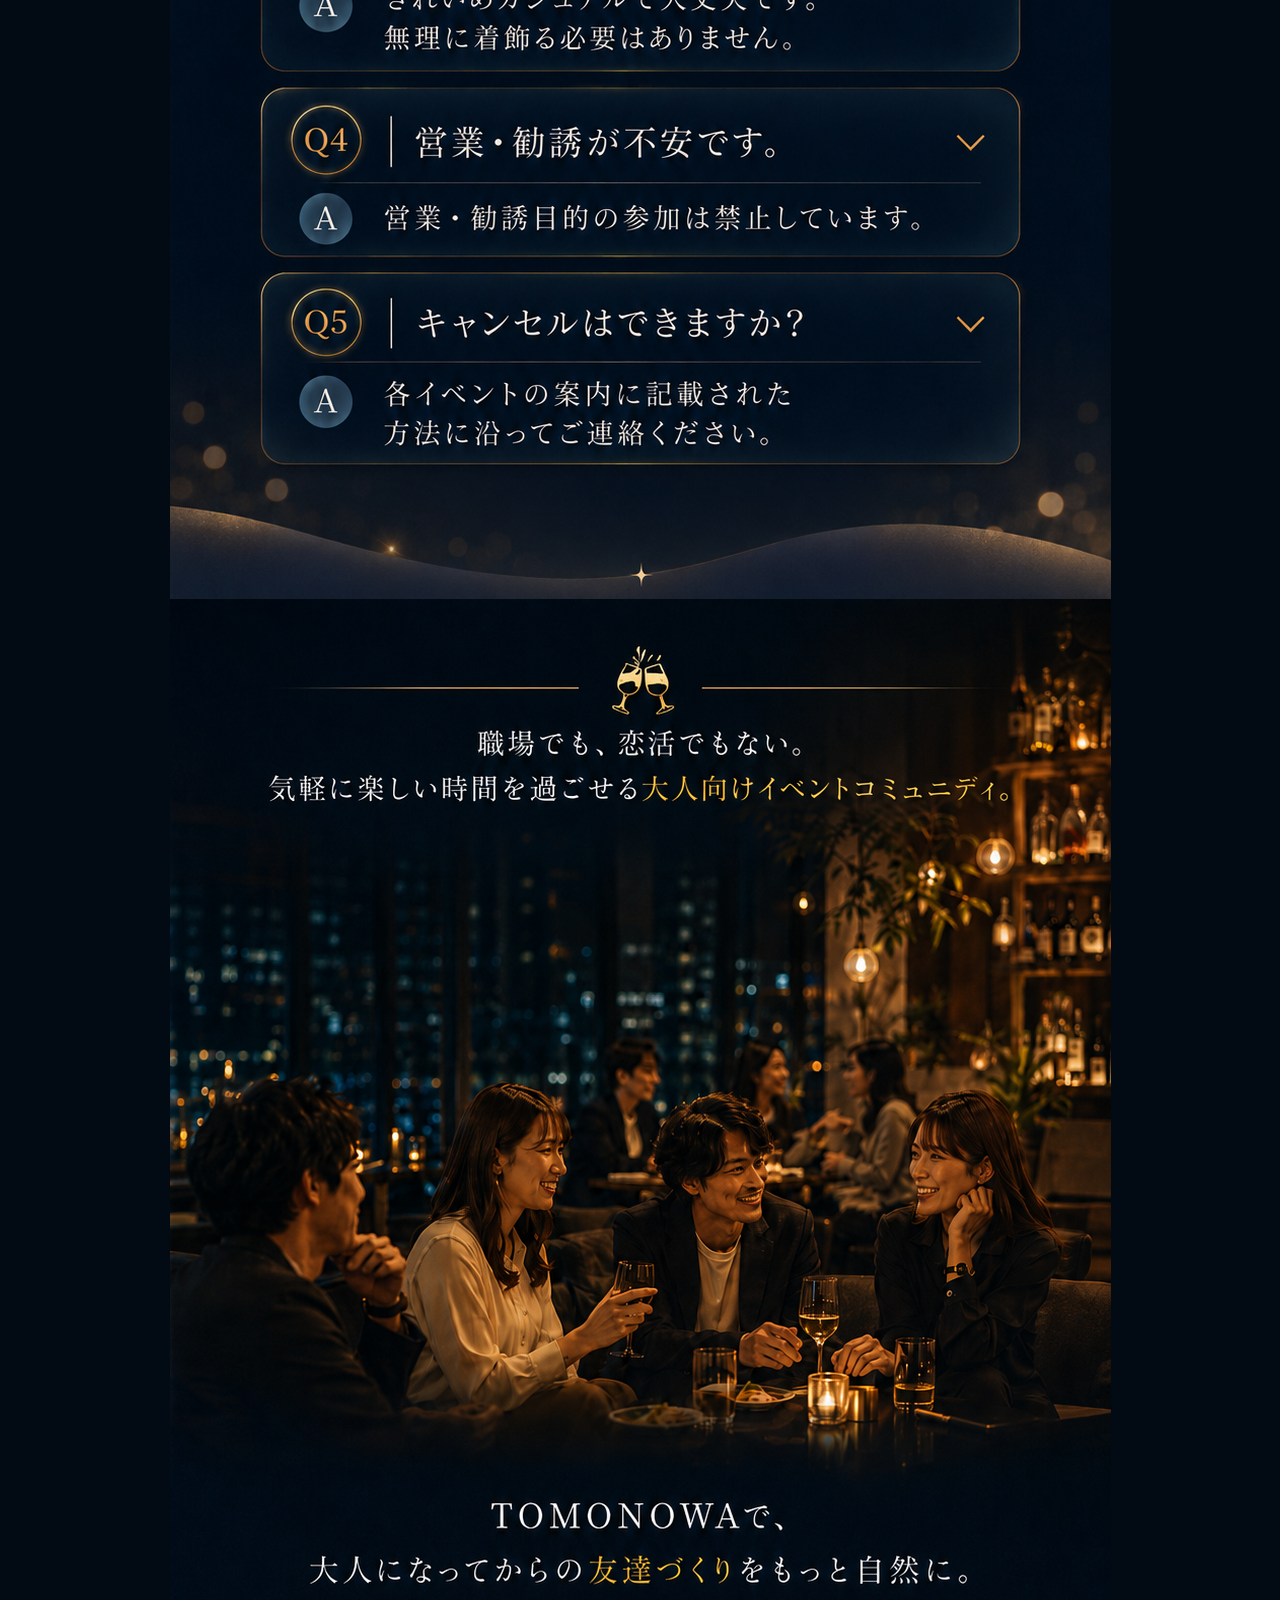
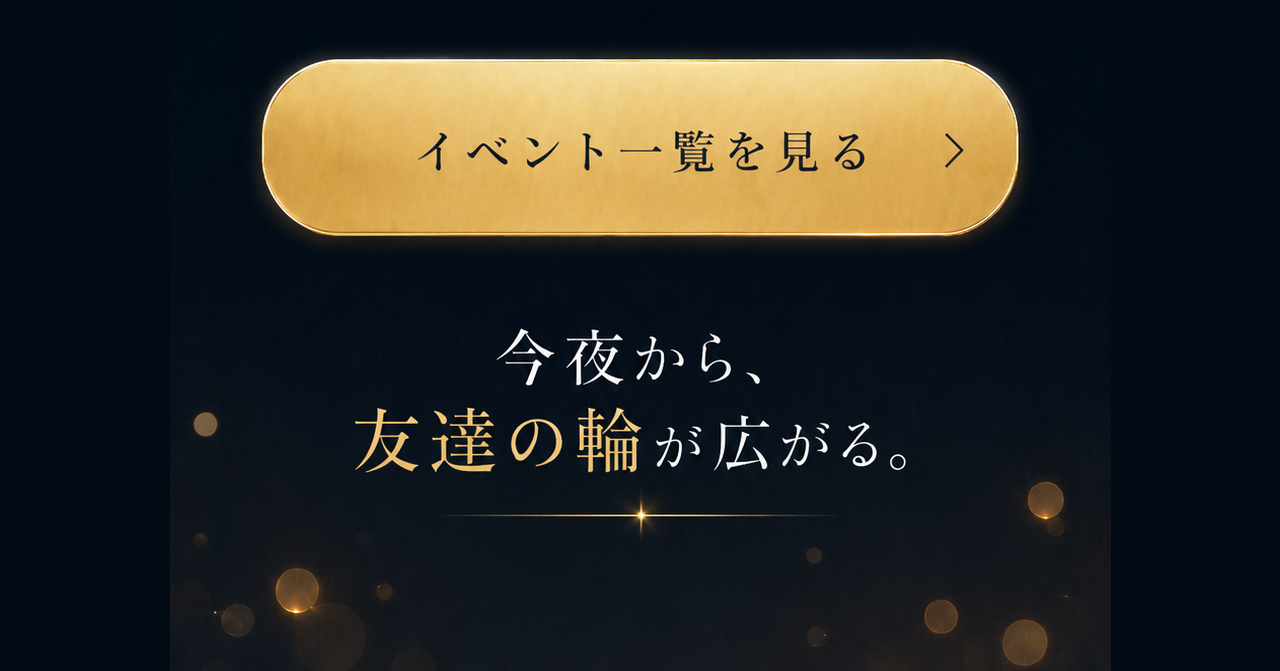
==== commit bc30e87a: "Feature real matching section prominently" ====
--- a/event/index.html
+++ b/event/index.html
@@ -160,26 +160,48 @@
       text-align: center;
     }
     .matching-note {
-      margin: 24px 0 0;
-      padding: 24px 22px;
+      max-width: 760px;
+      margin: 54px auto 0;
+      padding: clamp(34px, 6vw, 58px) clamp(24px, 6vw, 64px);
       border: 1px solid rgba(143, 216, 255, .3);
       background:
-        radial-gradient(circle at 12% 0%, rgba(143, 216, 255, .14), transparent 38%),
+        radial-gradient(circle at 50% 0%, rgba(143, 216, 255, .16), transparent 42%),
+        radial-gradient(circle at 86% 82%, rgba(229, 184, 101, .11), transparent 34%),
         linear-gradient(180deg, rgba(255, 255, 255, .06), rgba(255, 255, 255, .025));
-      box-shadow: inset 0 1px 0 rgba(255, 255, 255, .08);
+      text-align: center;
+      box-shadow:
+        0 34px 100px rgba(0, 0, 0, .32),
+        inset 0 1px 0 rgba(255, 255, 255, .08);
+    }
+    .matching-kicker {
+      margin: 0 0 14px;
+      color: #8dd9ff;
+      font-size: 12px;
+      font-weight: 800;
+      letter-spacing: .2em;
     }
     .matching-note h2 {
       margin: 0 0 12px;
       color: #fff;
       font-family: "Yu Mincho", "Hiragino Mincho ProN", serif;
-      font-size: clamp(22px, 3.6vw, 34px);
+      font-size: clamp(34px, 7vw, 68px);
+      font-weight: 600;
+      line-height: 1.18;
+      letter-spacing: .05em;
+    }
+    .matching-note h2 span { color: #e5b865; }
+    .matching-subcopy {
+      margin: 12px 0 26px;
+      color: #e5b865;
+      font-family: "Yu Mincho", "Hiragino Mincho ProN", serif;
+      font-size: clamp(22px, 4.2vw, 40px);
       font-weight: 600;
       line-height: 1.45;
       letter-spacing: .05em;
     }
-    .matching-note h2 span { color: #e5b865; }
     .matching-note p {
-      margin: 0;
+      margin: 0 auto;
+      max-width: 540px;
       color: #d9d1c2;
       font-size: 14px;
       line-height: 2;
@@ -190,6 +212,10 @@
       color: #9db3c1;
       font-size: 11px;
       line-height: 1.8;
+    }
+    .event-apply-wrap {
+      max-width: 760px;
+      margin: 0 auto;
     }
     .apply-button {
       width: 100%;
@@ -354,14 +380,18 @@
             <div class="fact"><span>料金</span><b>6/30まで早割：女性 3,000円 / 男性 6,000円<br>7/1以降通常：女性 3,500円 / 男性 6,500円</b></div>
             <div class="fact"><span>内容</span><b>立食形式のBBQ交流会。食材・ドリンク・BBQ用品はこちらで用意します。</b></div>
           </div>
-          <p class="price-note">公式LINEへの登録だけでは、イベント申込は完了しません。定員が埋まり次第、受付を終了します。</p>
-          <div class="matching-note">
-            <h2>もしかしたら、<span>運命の出会い</span>があるかも。</h2>
-            <p>当日は、参加者同士が自然につながれるリアルマッチングも実施！<br>ただ集まるだけじゃない、<br>少しだけドキドキする時間も楽しめる。</p>
-            <small>本人の許可なく名前を出さず、運営が結果を管理します。</small>
-          </div>
-          <a class="apply-button apply-button--event" href="https://forms.gle/o6e4By4sBzHKYKhq9" target="_blank" rel="noopener">このイベントに申し込む</a>
         </div>
+      </div>
+      <p class="price-note">公式LINEへの登録だけでは、イベント申込は完了しません。定員が埋まり次第、受付を終了します。</p>
+      <div class="matching-note">
+        <p class="matching-kicker">SPECIAL CONTENT</p>
+        <h2>リアルマッチング<span>開催</span></h2>
+        <p class="matching-subcopy">もしかしたら、運命の出会いがあるかも。</p>
+        <p>当日は、参加者同士が自然につながれるリアルマッチングも実施！<br>ただ集まるだけじゃない、<br>少しだけドキドキする時間も楽しめる。</p>
+        <small>本人の許可なく名前を出さず、運営が結果を管理します。</small>
+      </div>
+      <div class="event-apply-wrap">
+        <a class="apply-button apply-button--event" href="https://forms.gle/o6e4By4sBzHKYKhq9" target="_blank" rel="noopener">このイベントに申し込む</a>
       </div>
     </section>
 
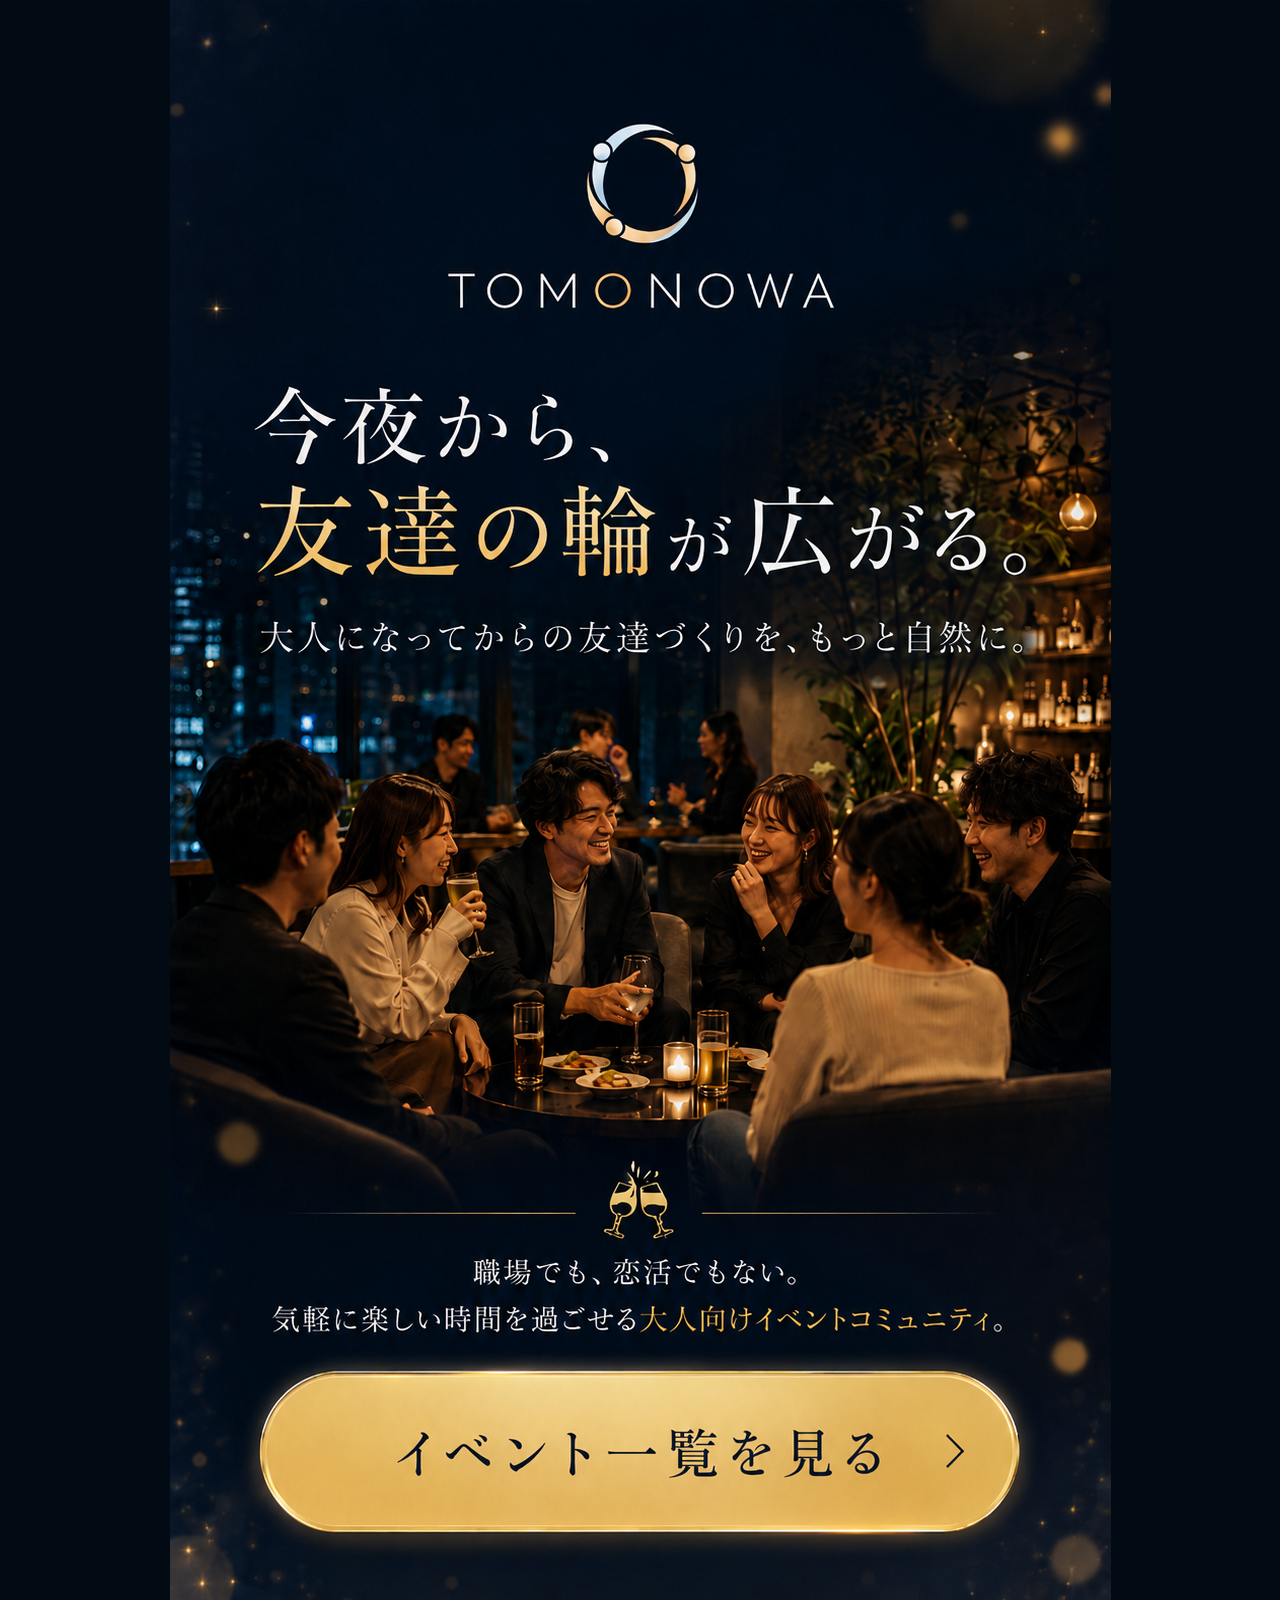
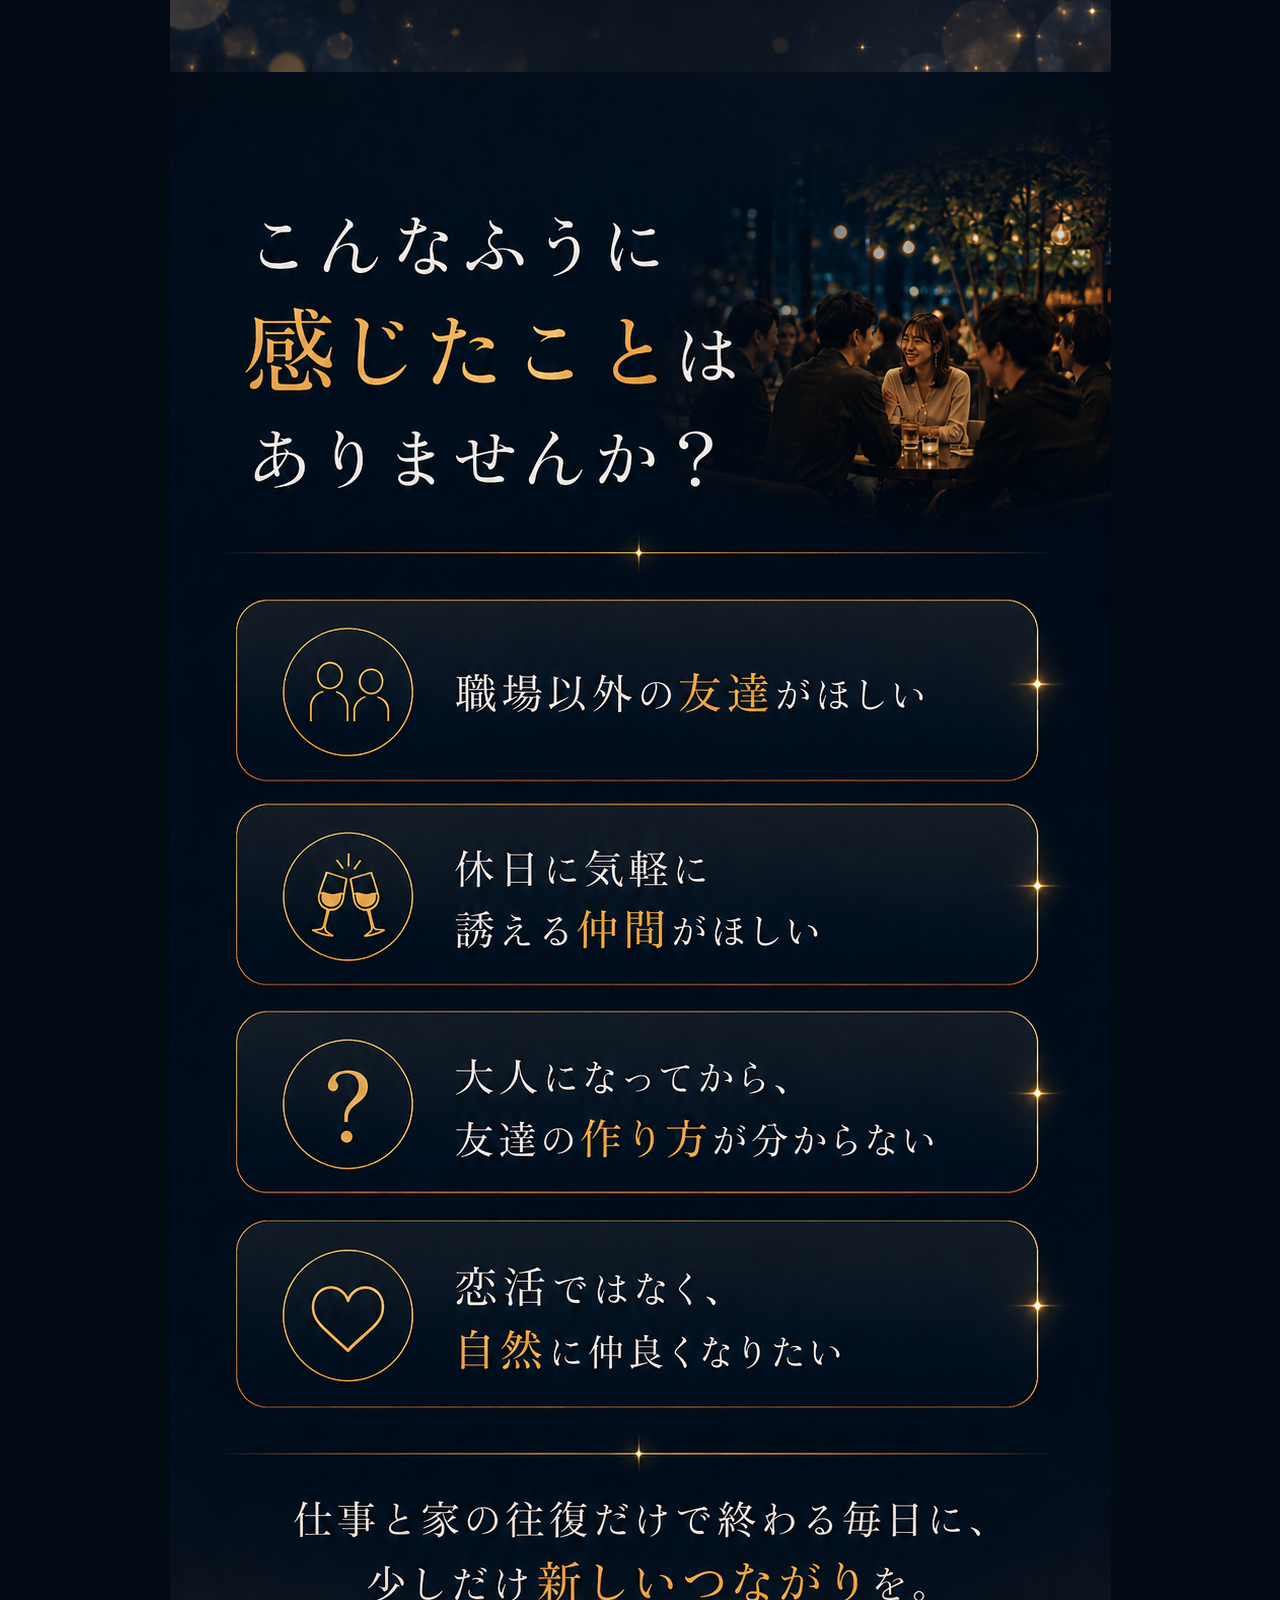
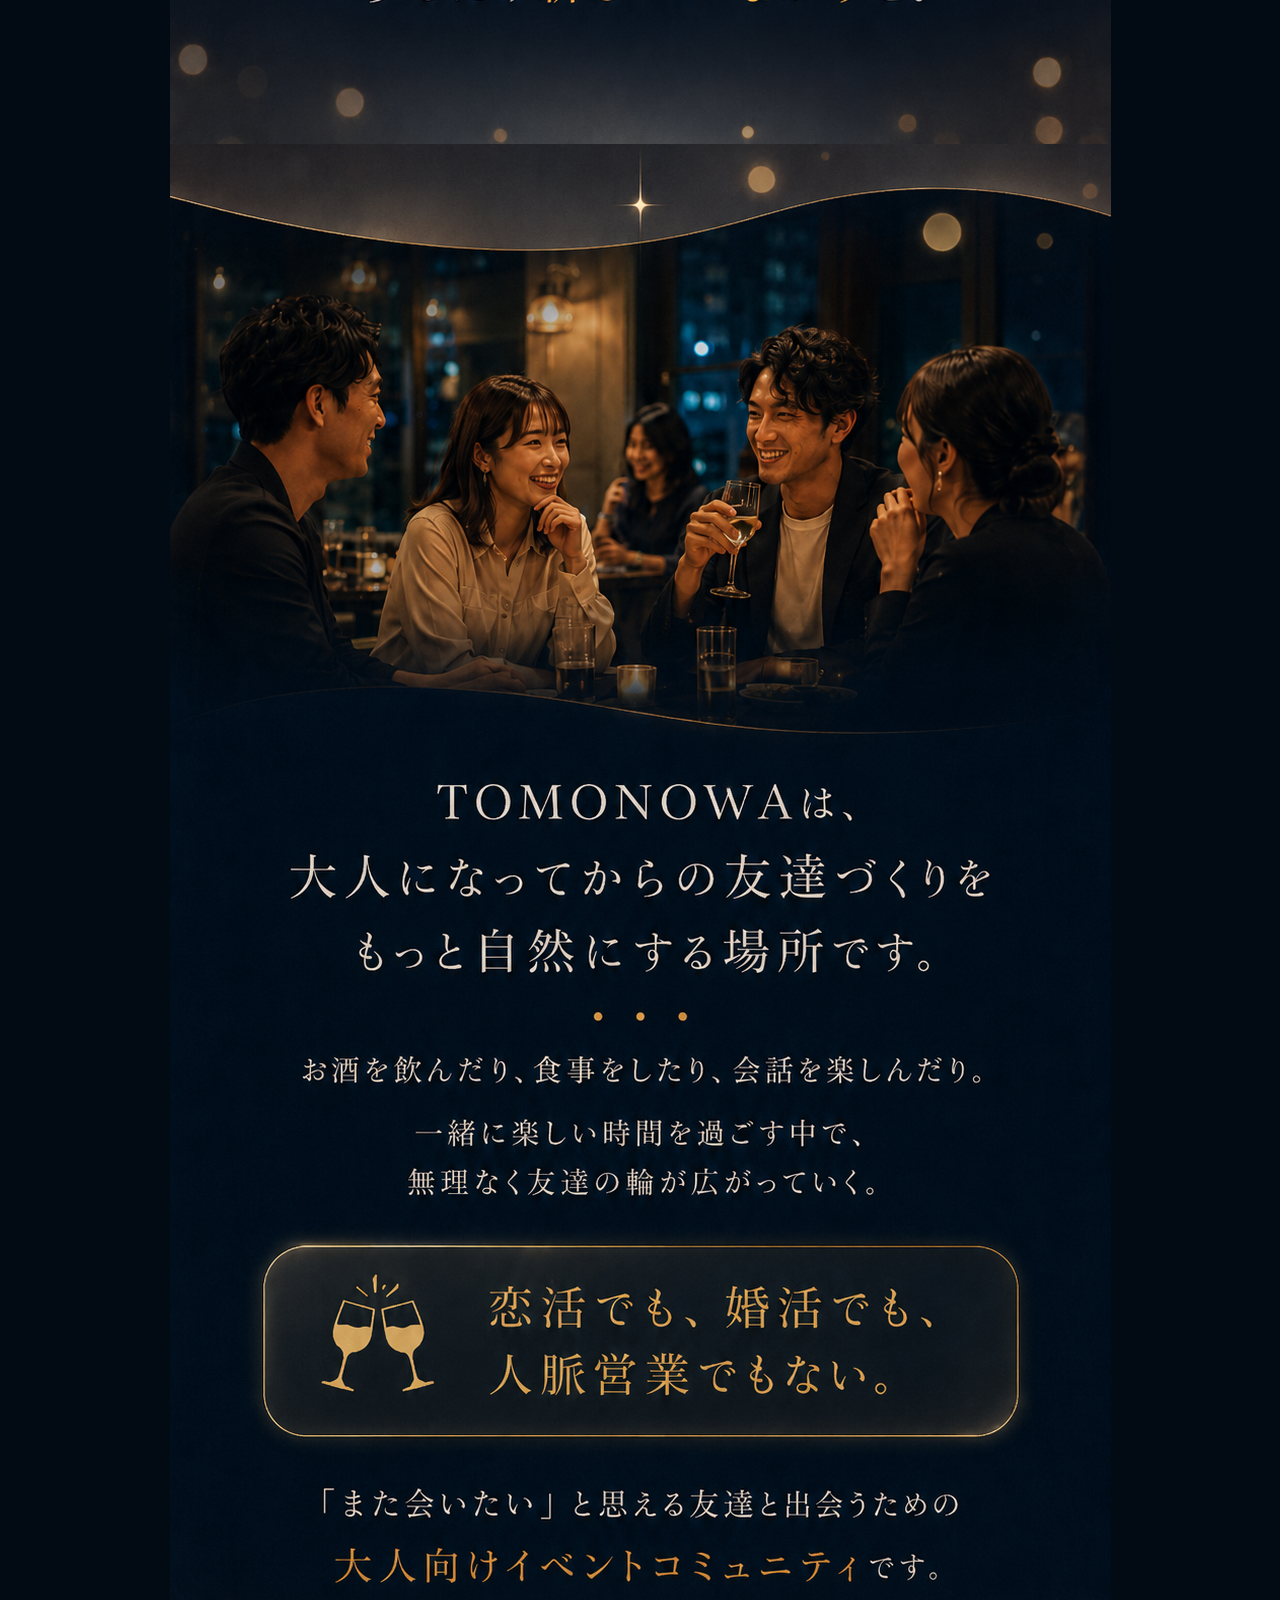
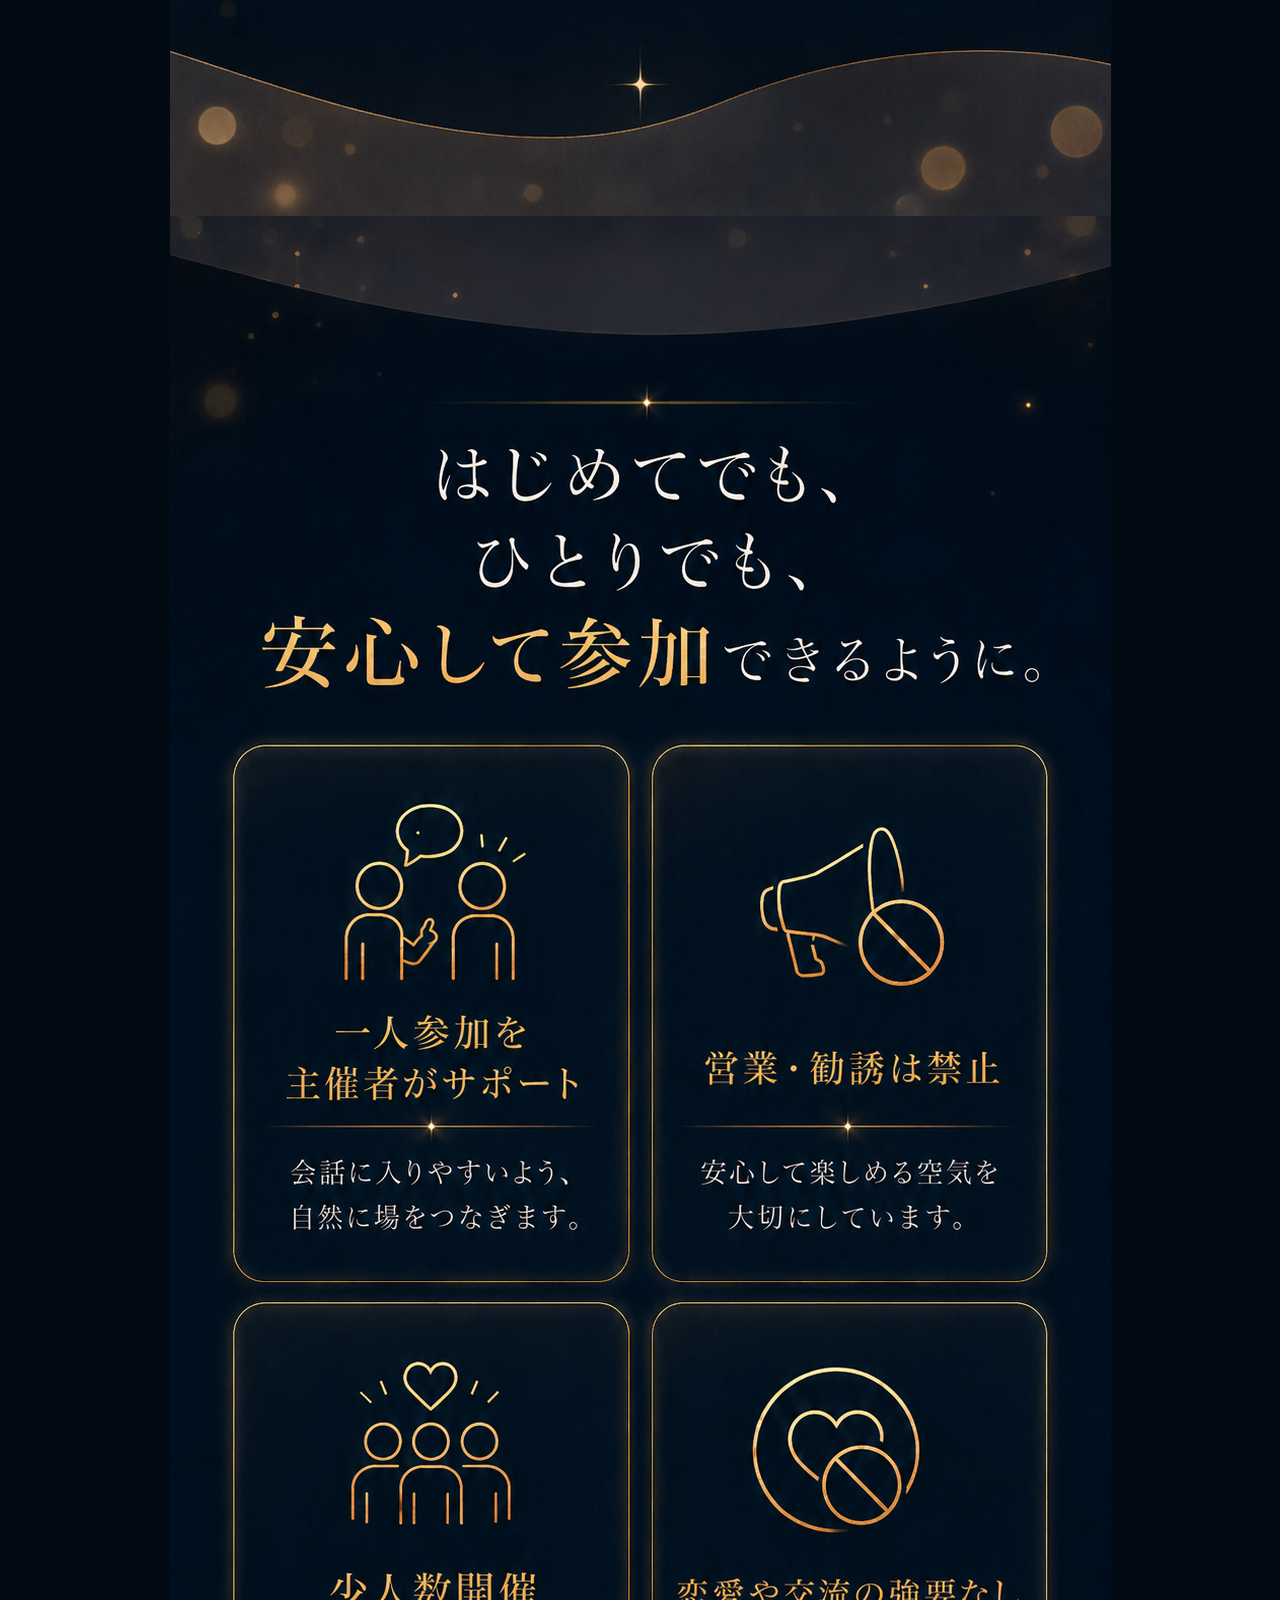
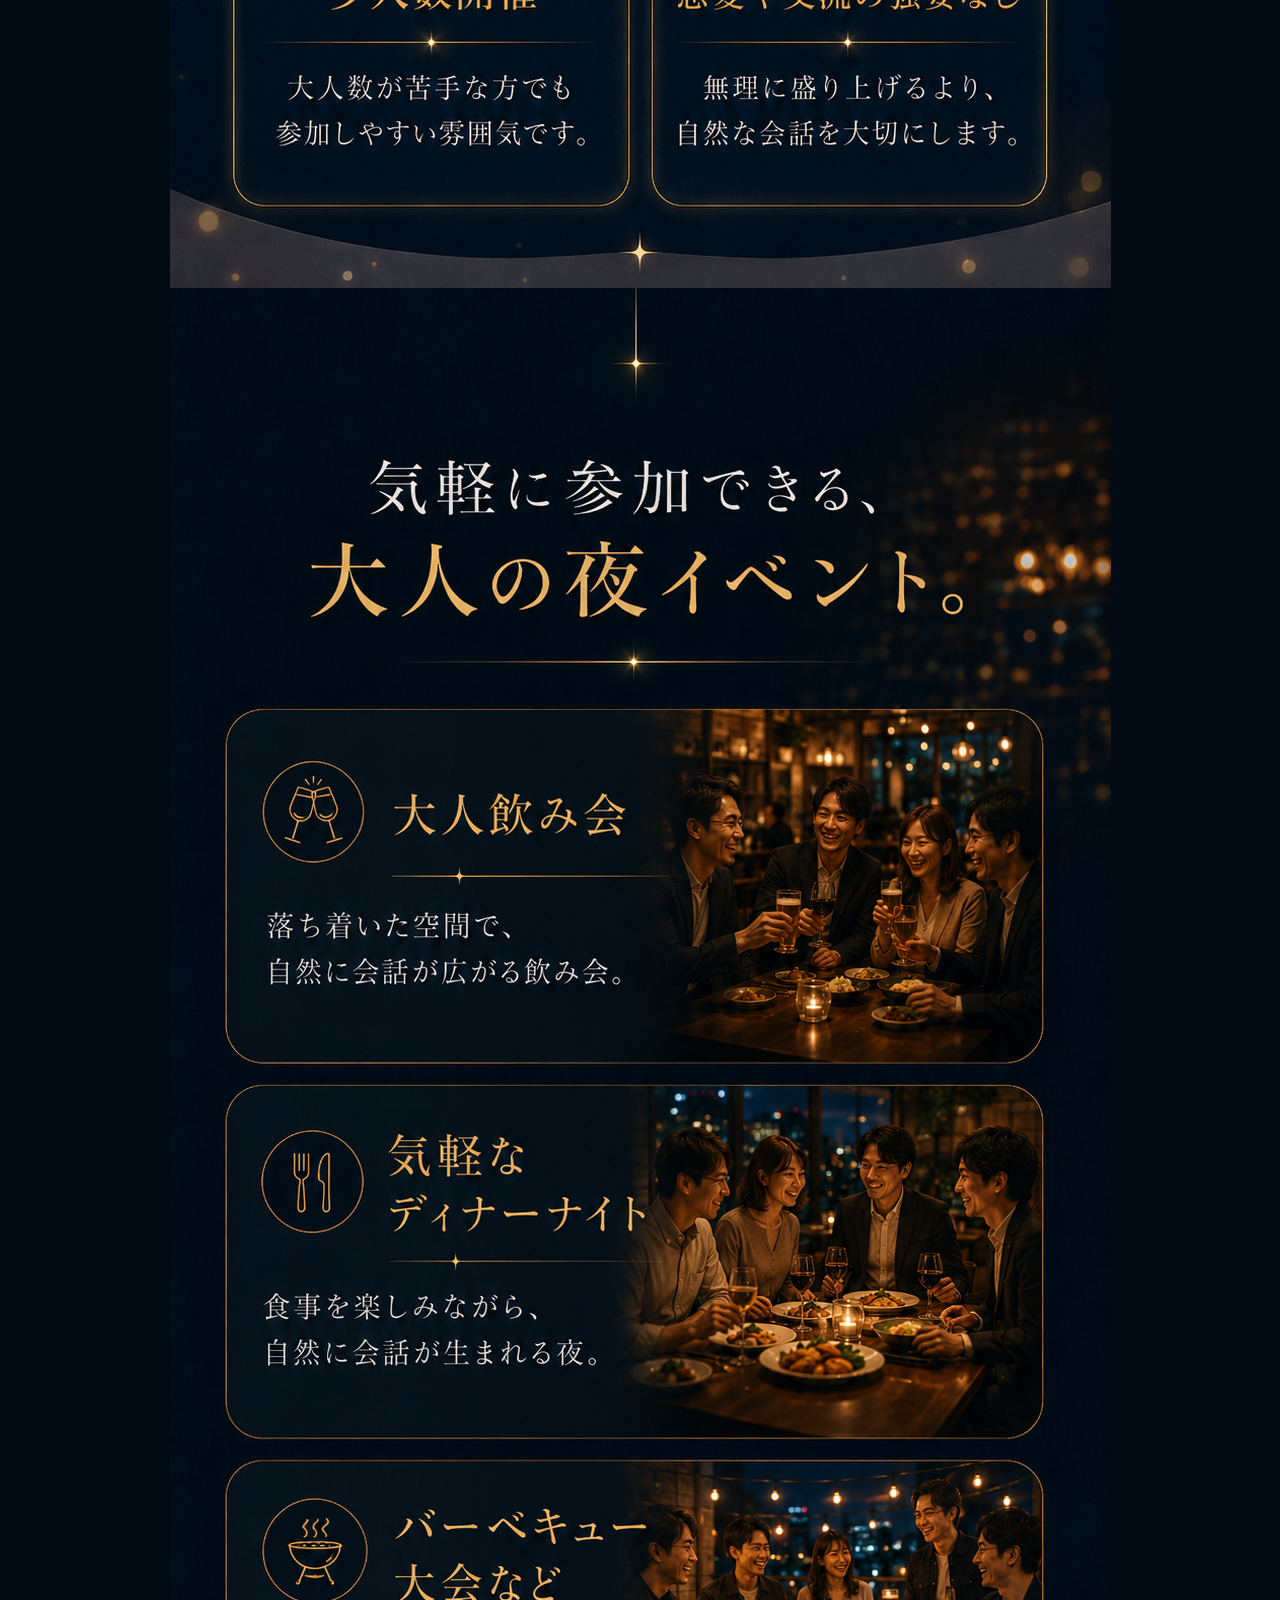
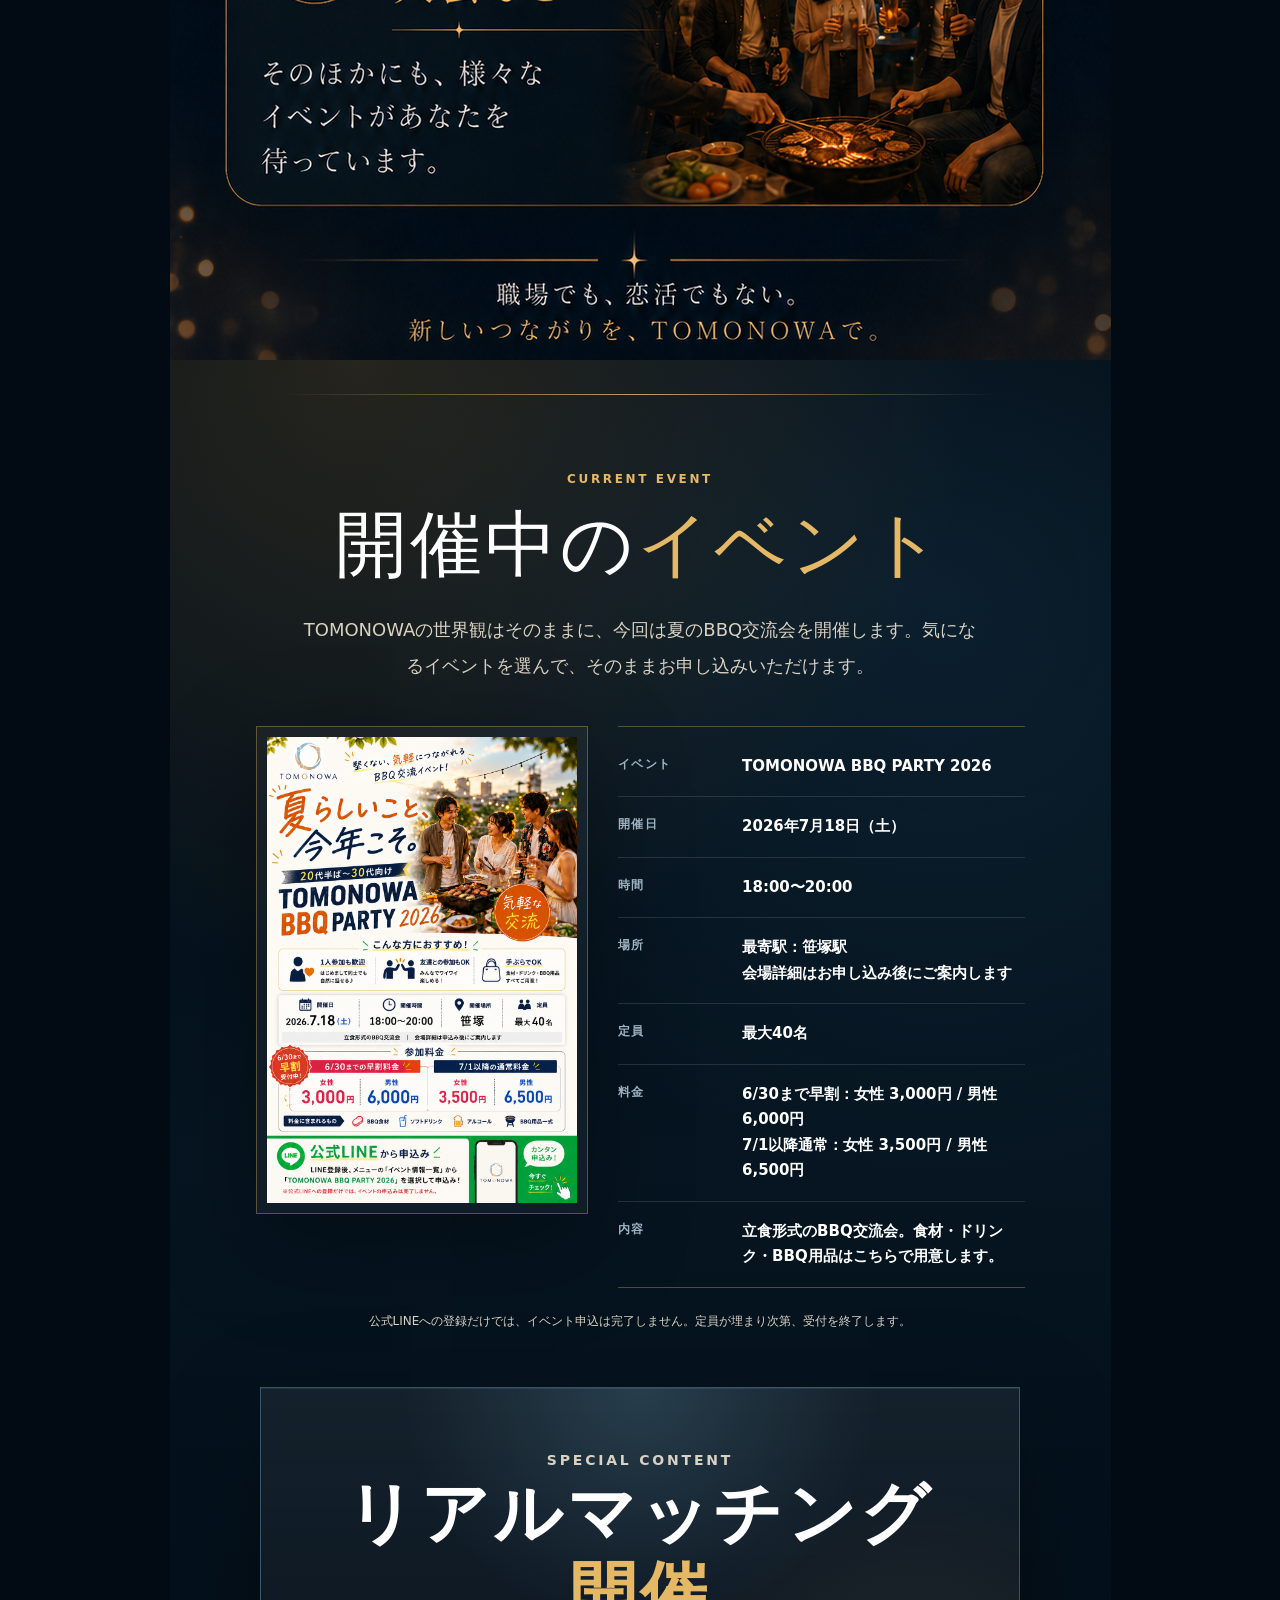
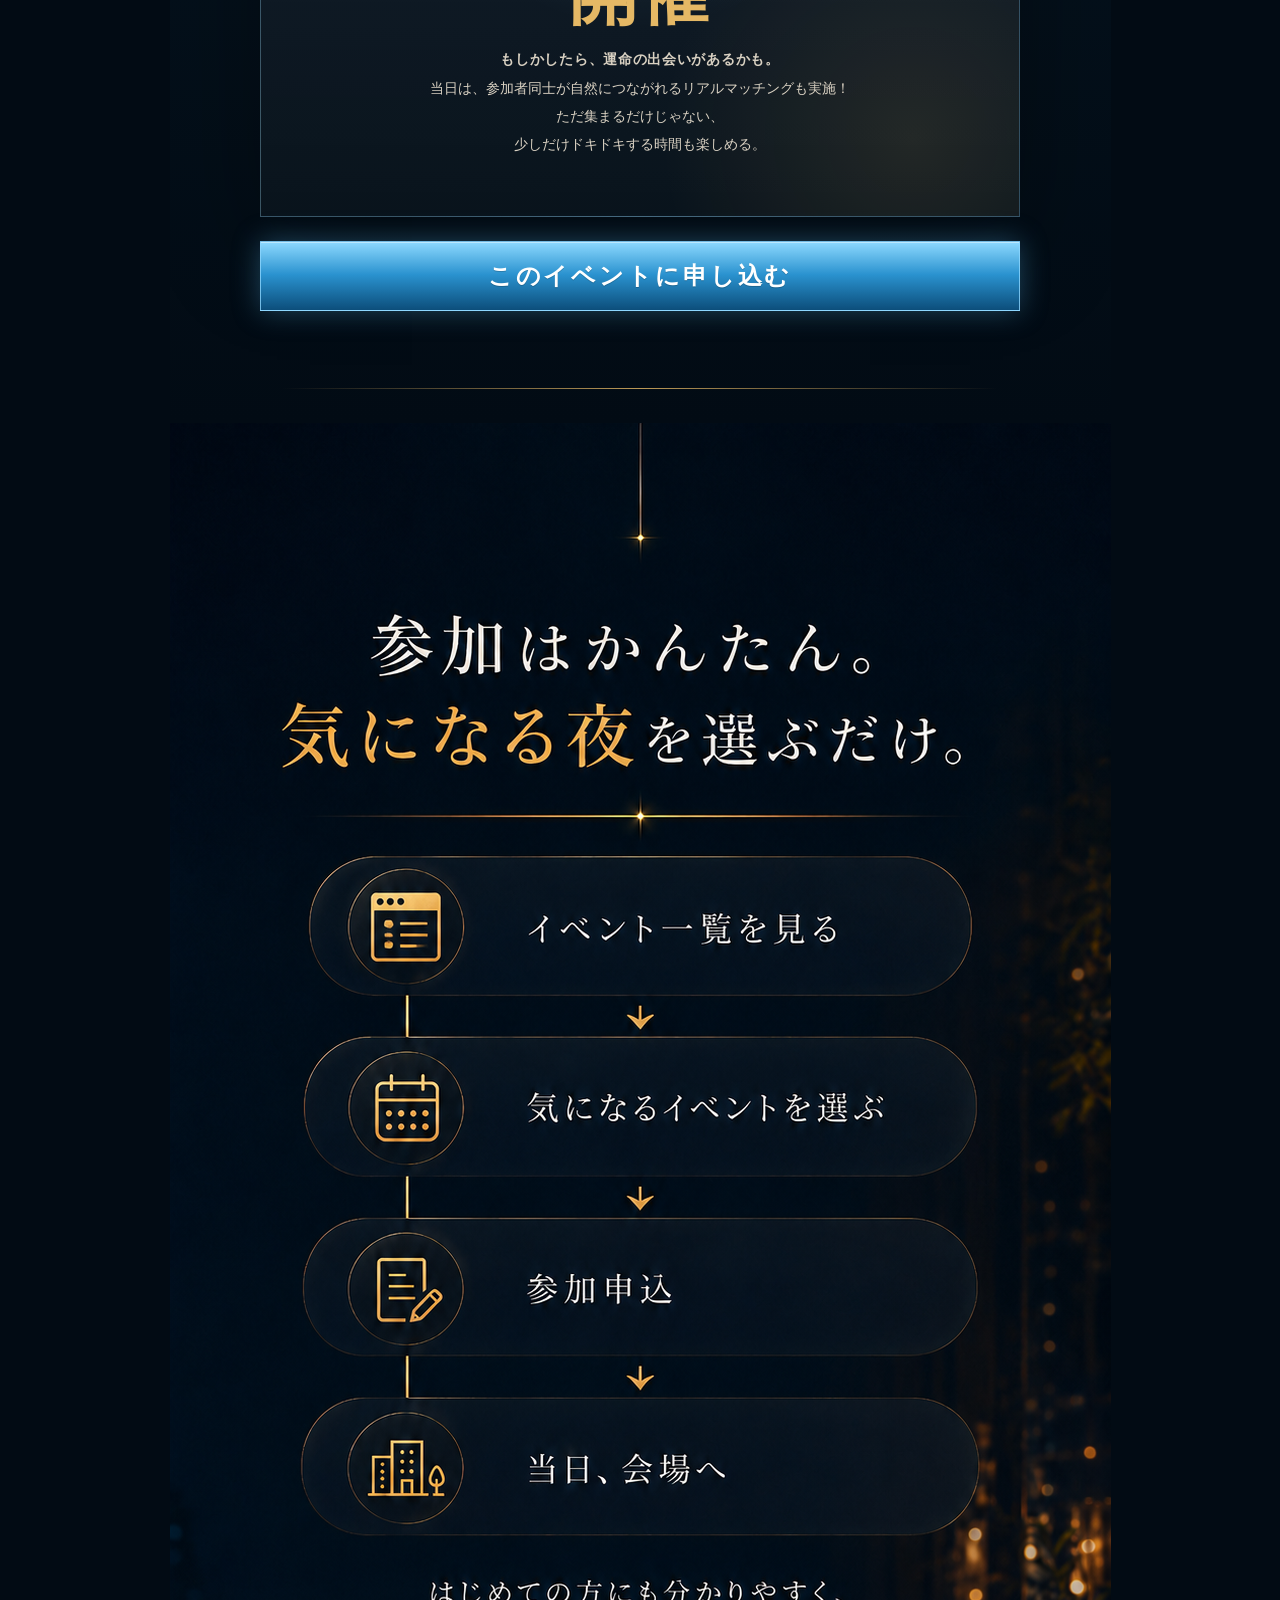
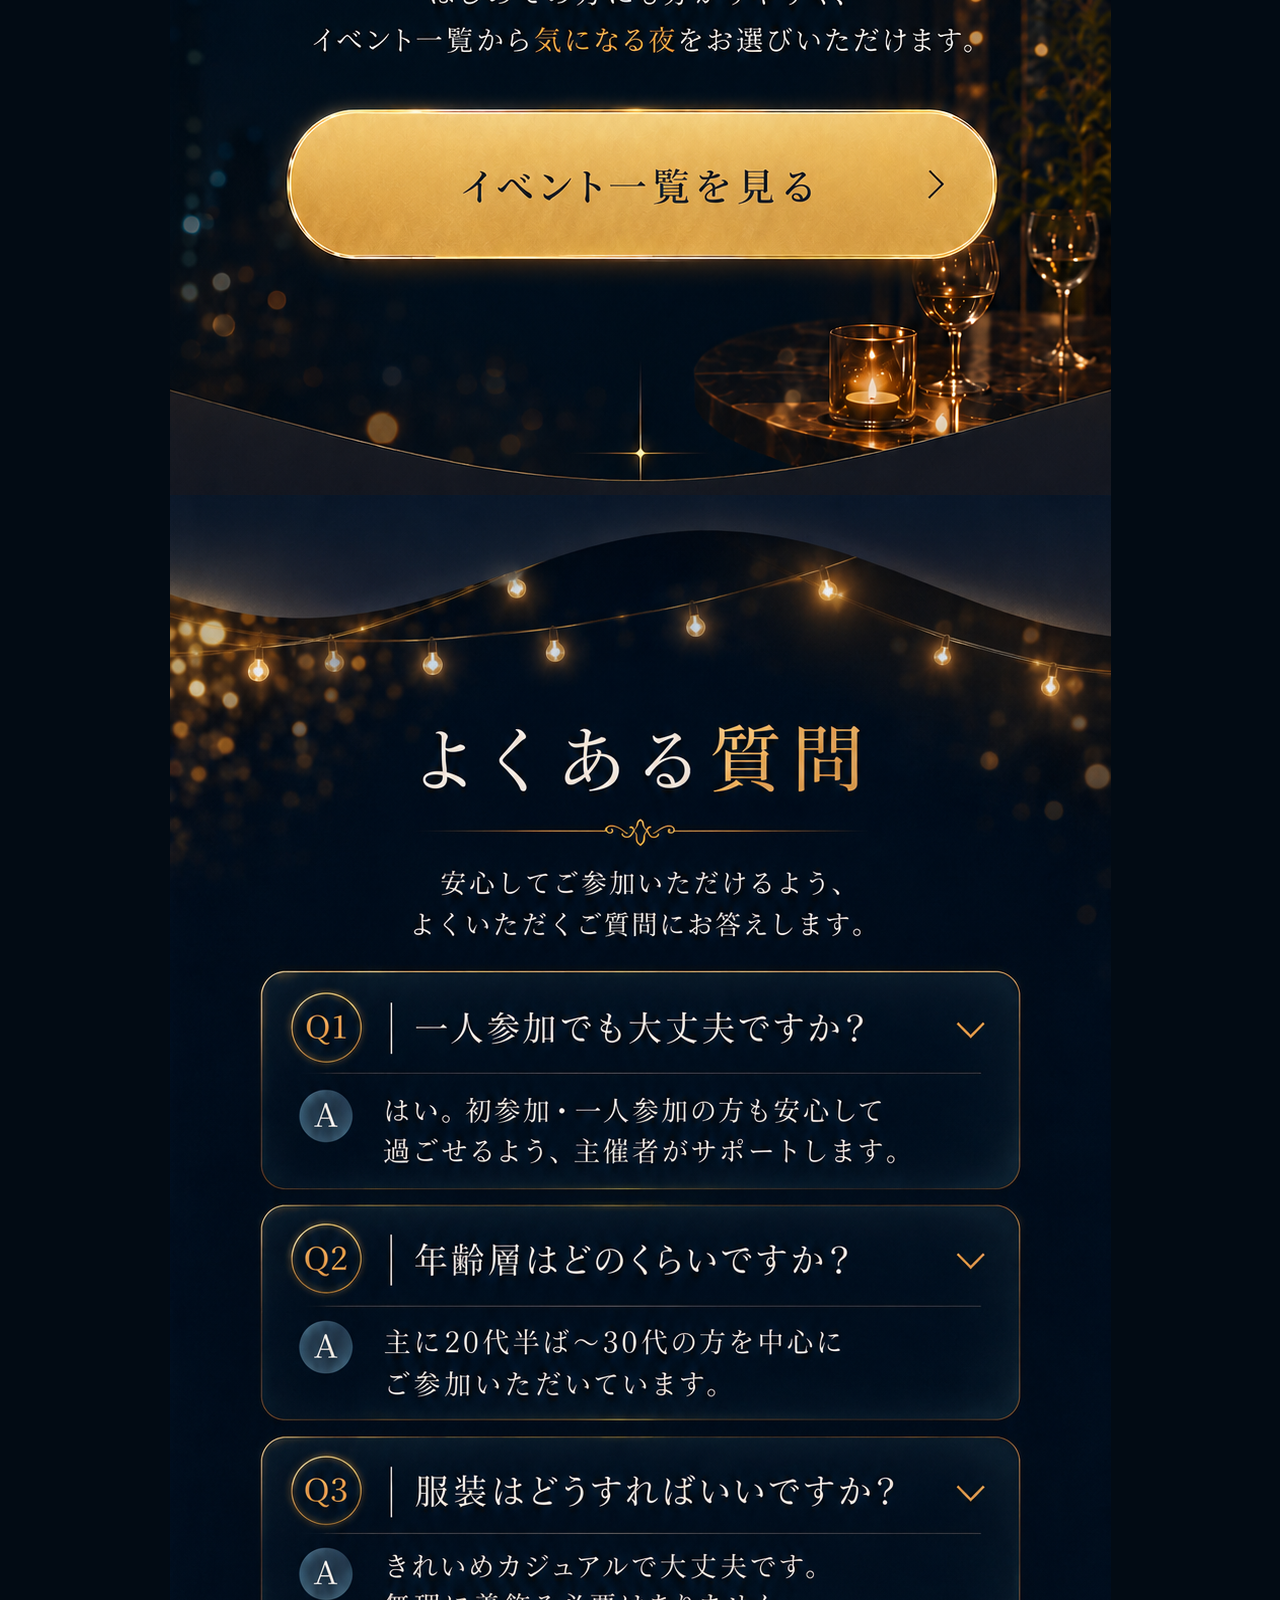
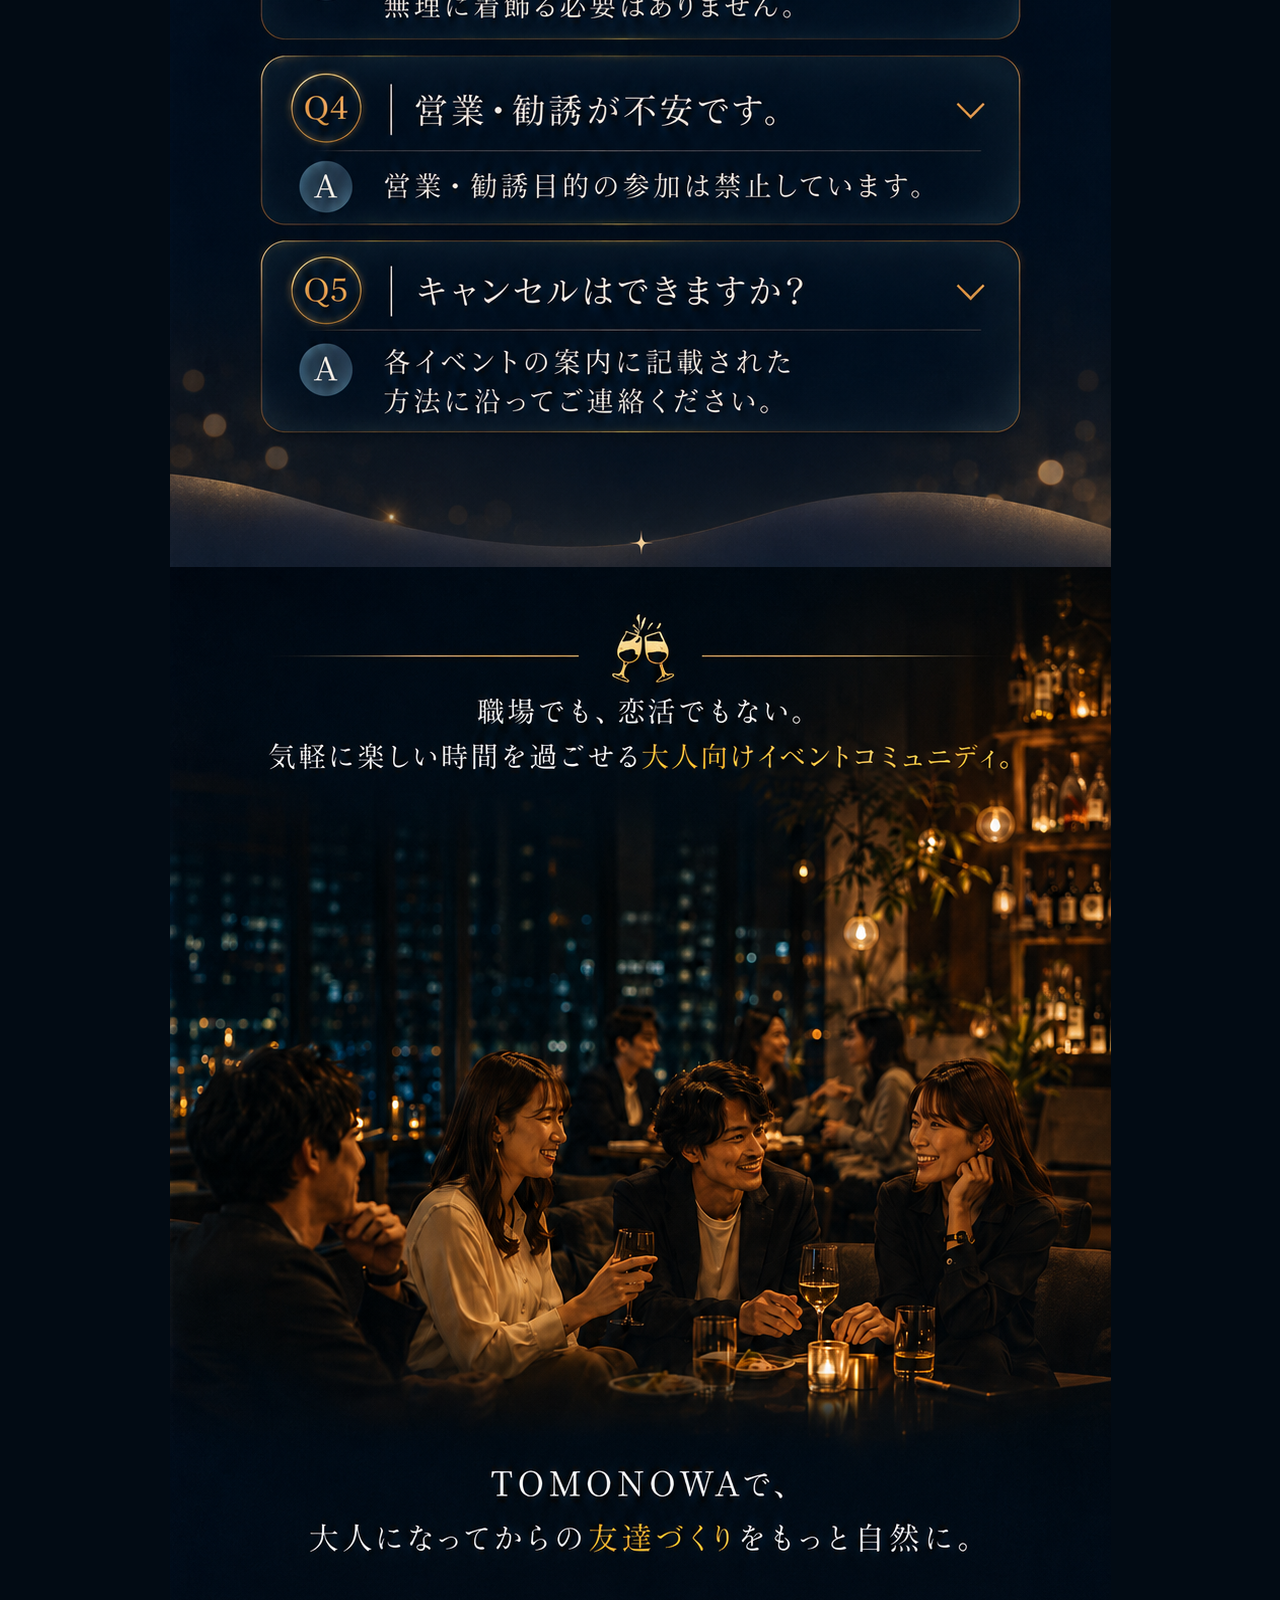
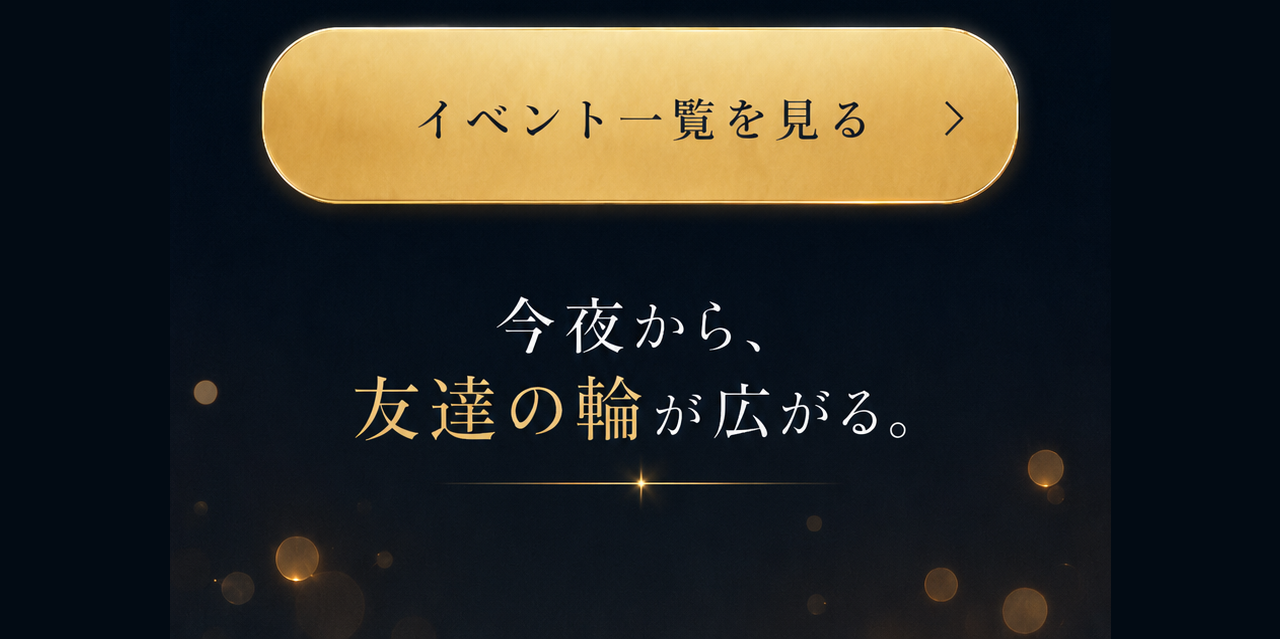
==== commit 274f68ae: "Remove matching announcement disclaimer" ====
--- a/event/index.html
+++ b/event/index.html
@@ -205,13 +205,6 @@
       color: #d9d1c2;
       font-size: 14px;
       line-height: 2;
-    }
-    .matching-note small {
-      display: block;
-      margin-top: 12px;
-      color: #9db3c1;
-      font-size: 11px;
-      line-height: 1.8;
     }
     .event-apply-wrap {
       max-width: 760px;
@@ -388,7 +381,6 @@
         <h2>リアルマッチング<span>開催</span></h2>
         <p class="matching-subcopy">もしかしたら、運命の出会いがあるかも。</p>
         <p>当日は、参加者同士が自然につながれるリアルマッチングも実施！<br>ただ集まるだけじゃない、<br>少しだけドキドキする時間も楽しめる。</p>
-        <small>本人の許可なく名前を出さず、運営が結果を管理します。</small>
       </div>
       <div class="event-apply-wrap">
         <a class="apply-button apply-button--event" href="https://forms.gle/o6e4By4sBzHKYKhq9" target="_blank" rel="noopener">このイベントに申し込む</a>
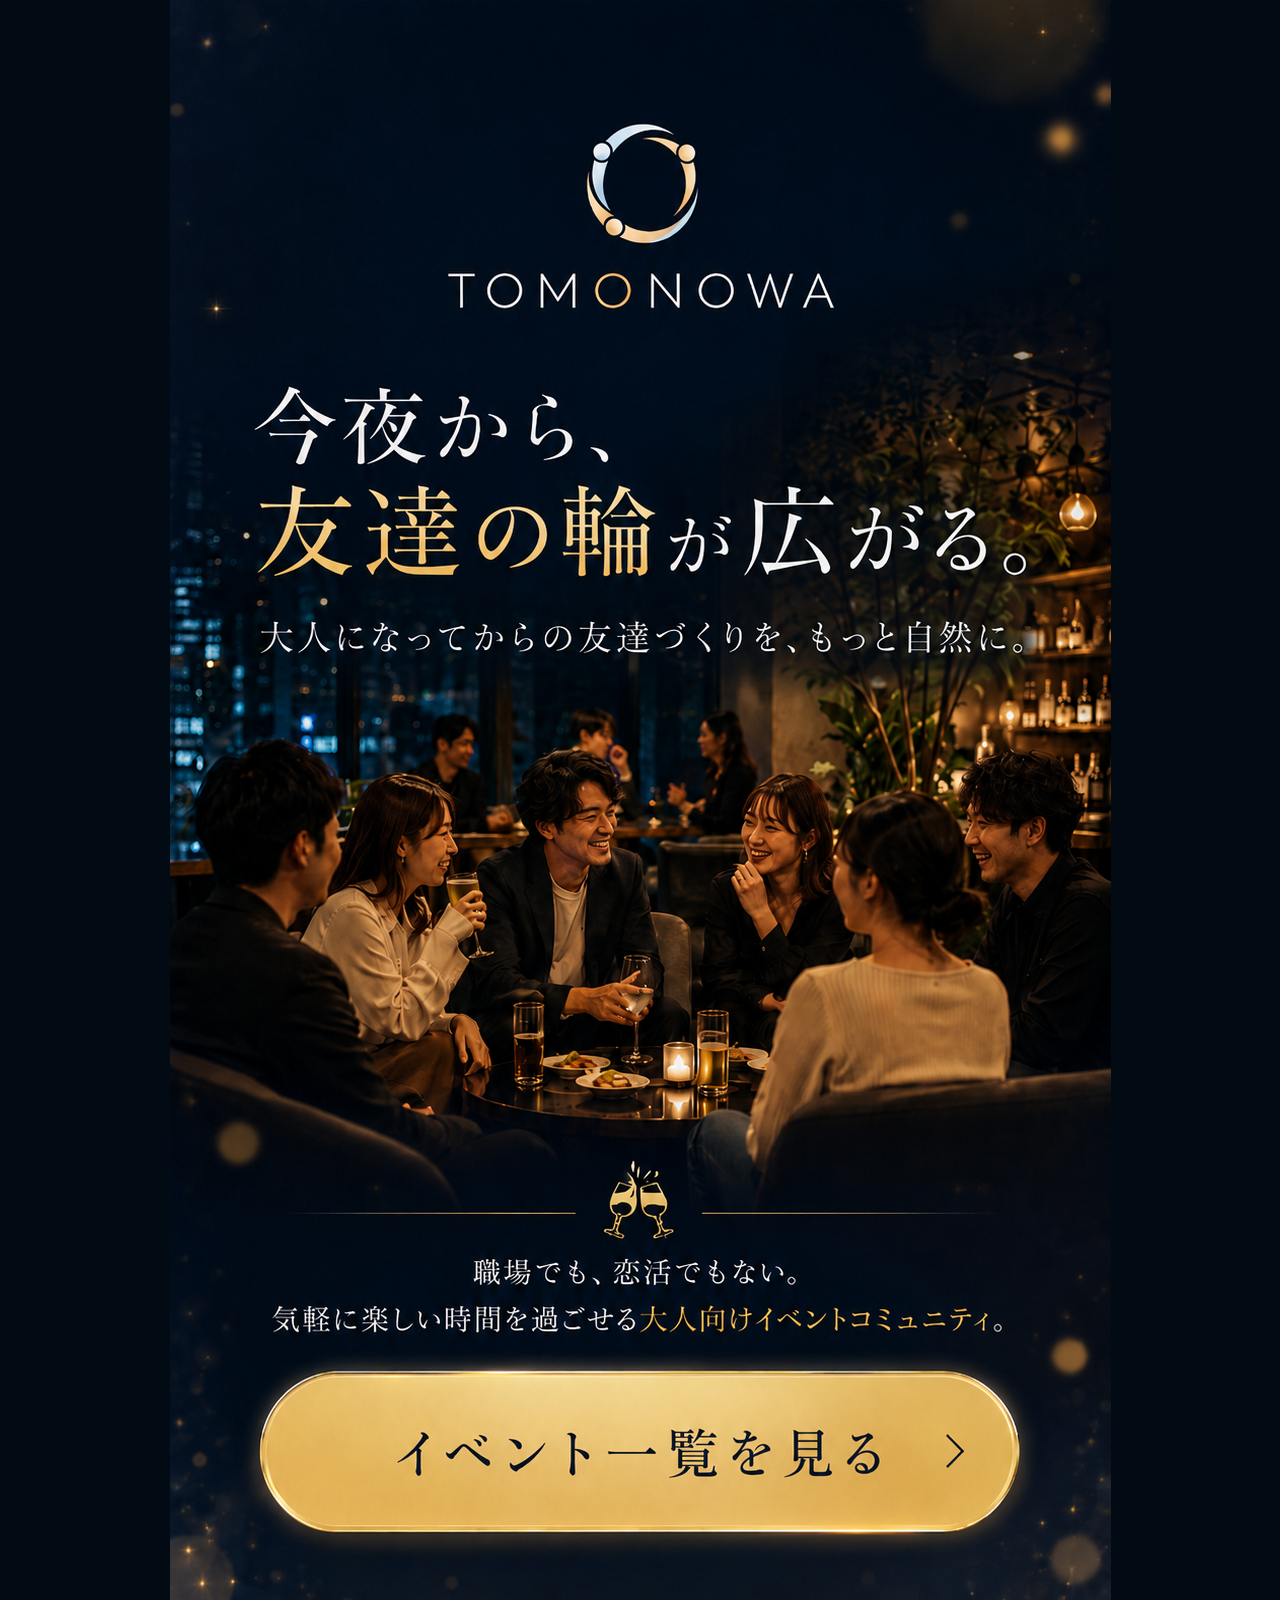
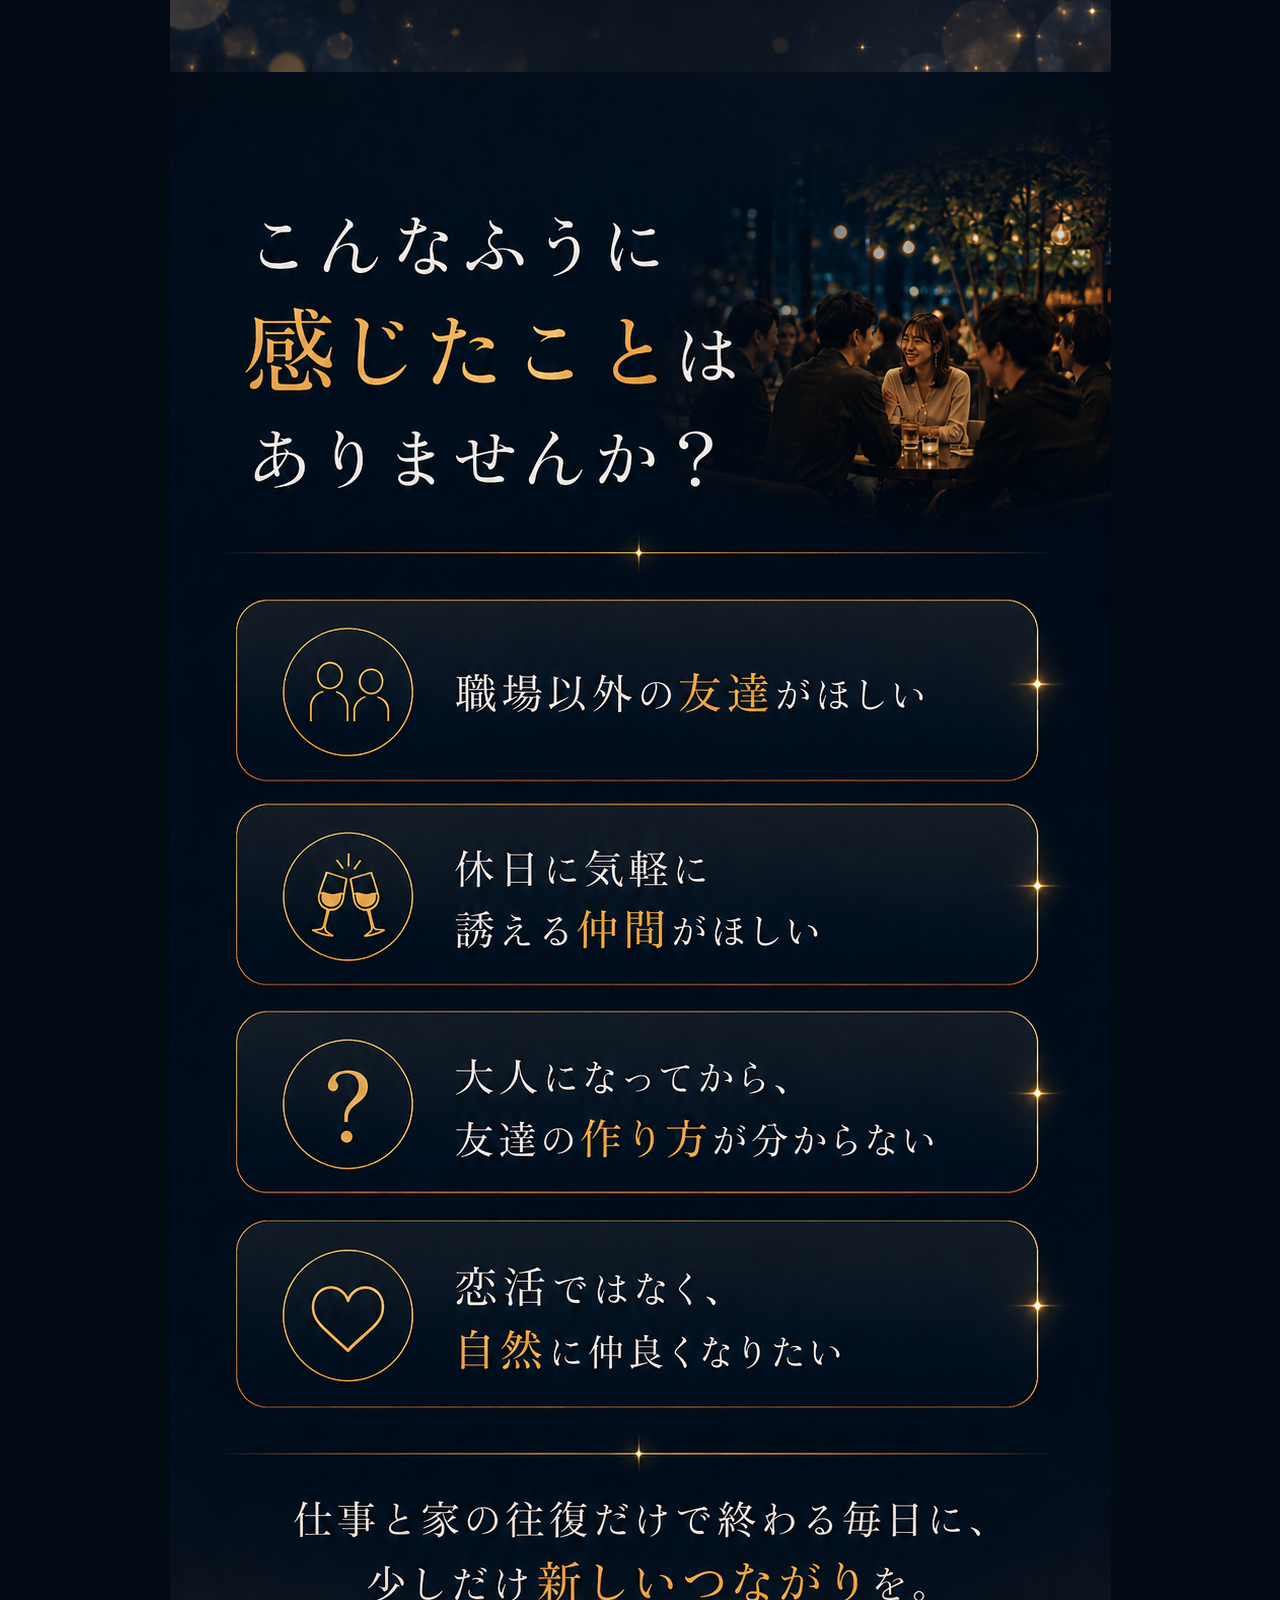
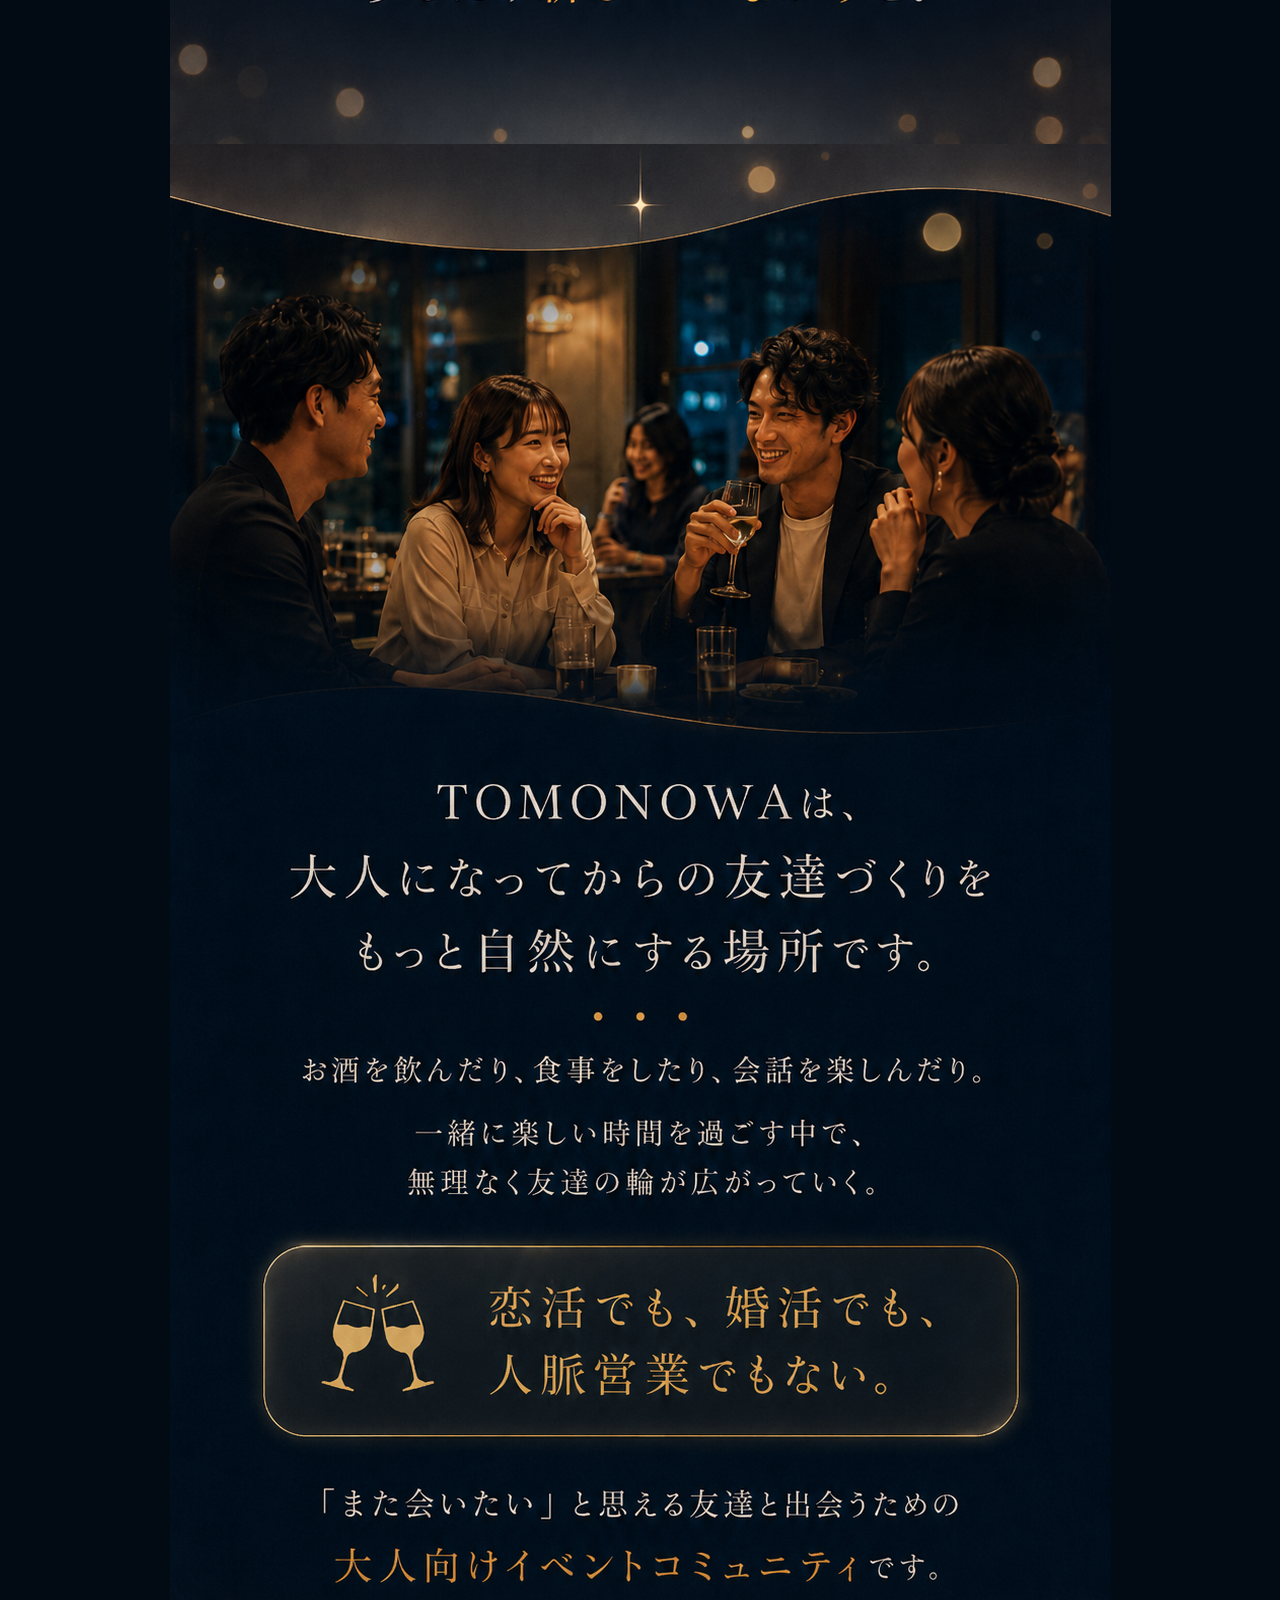
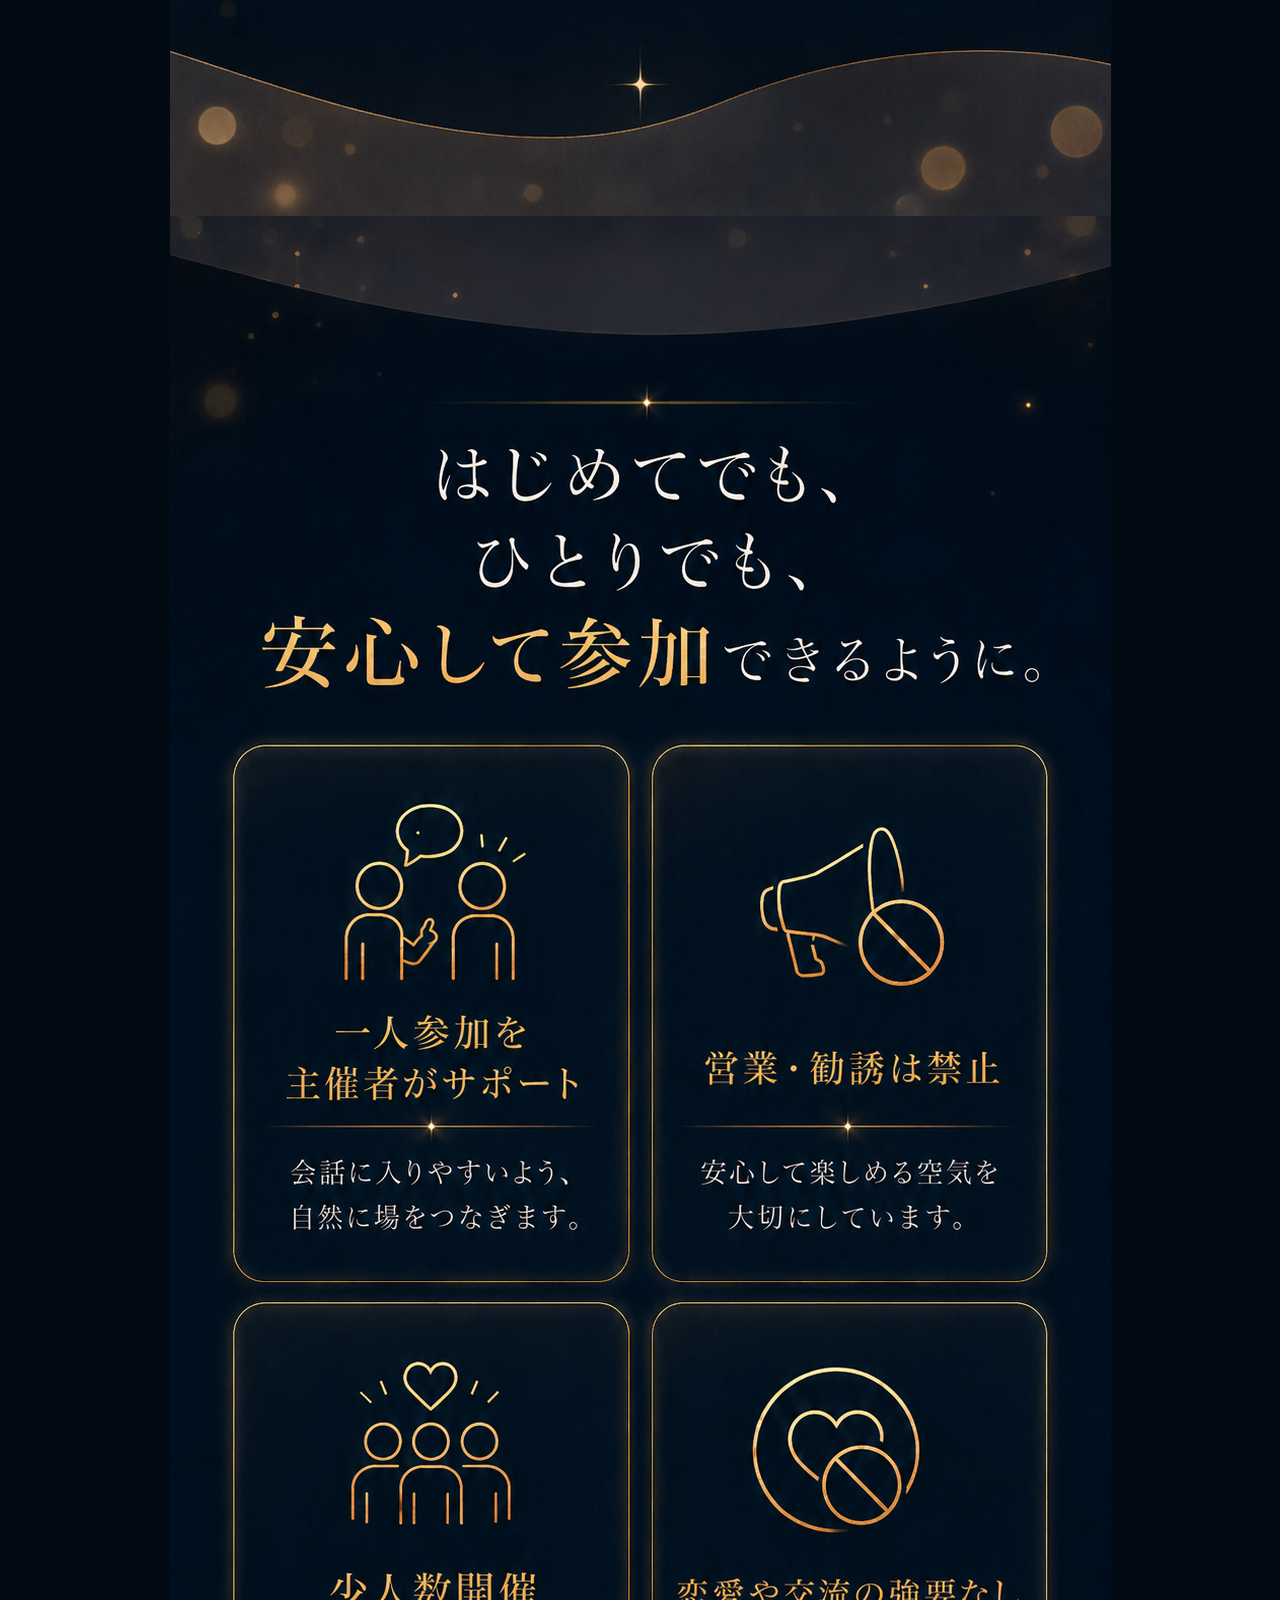
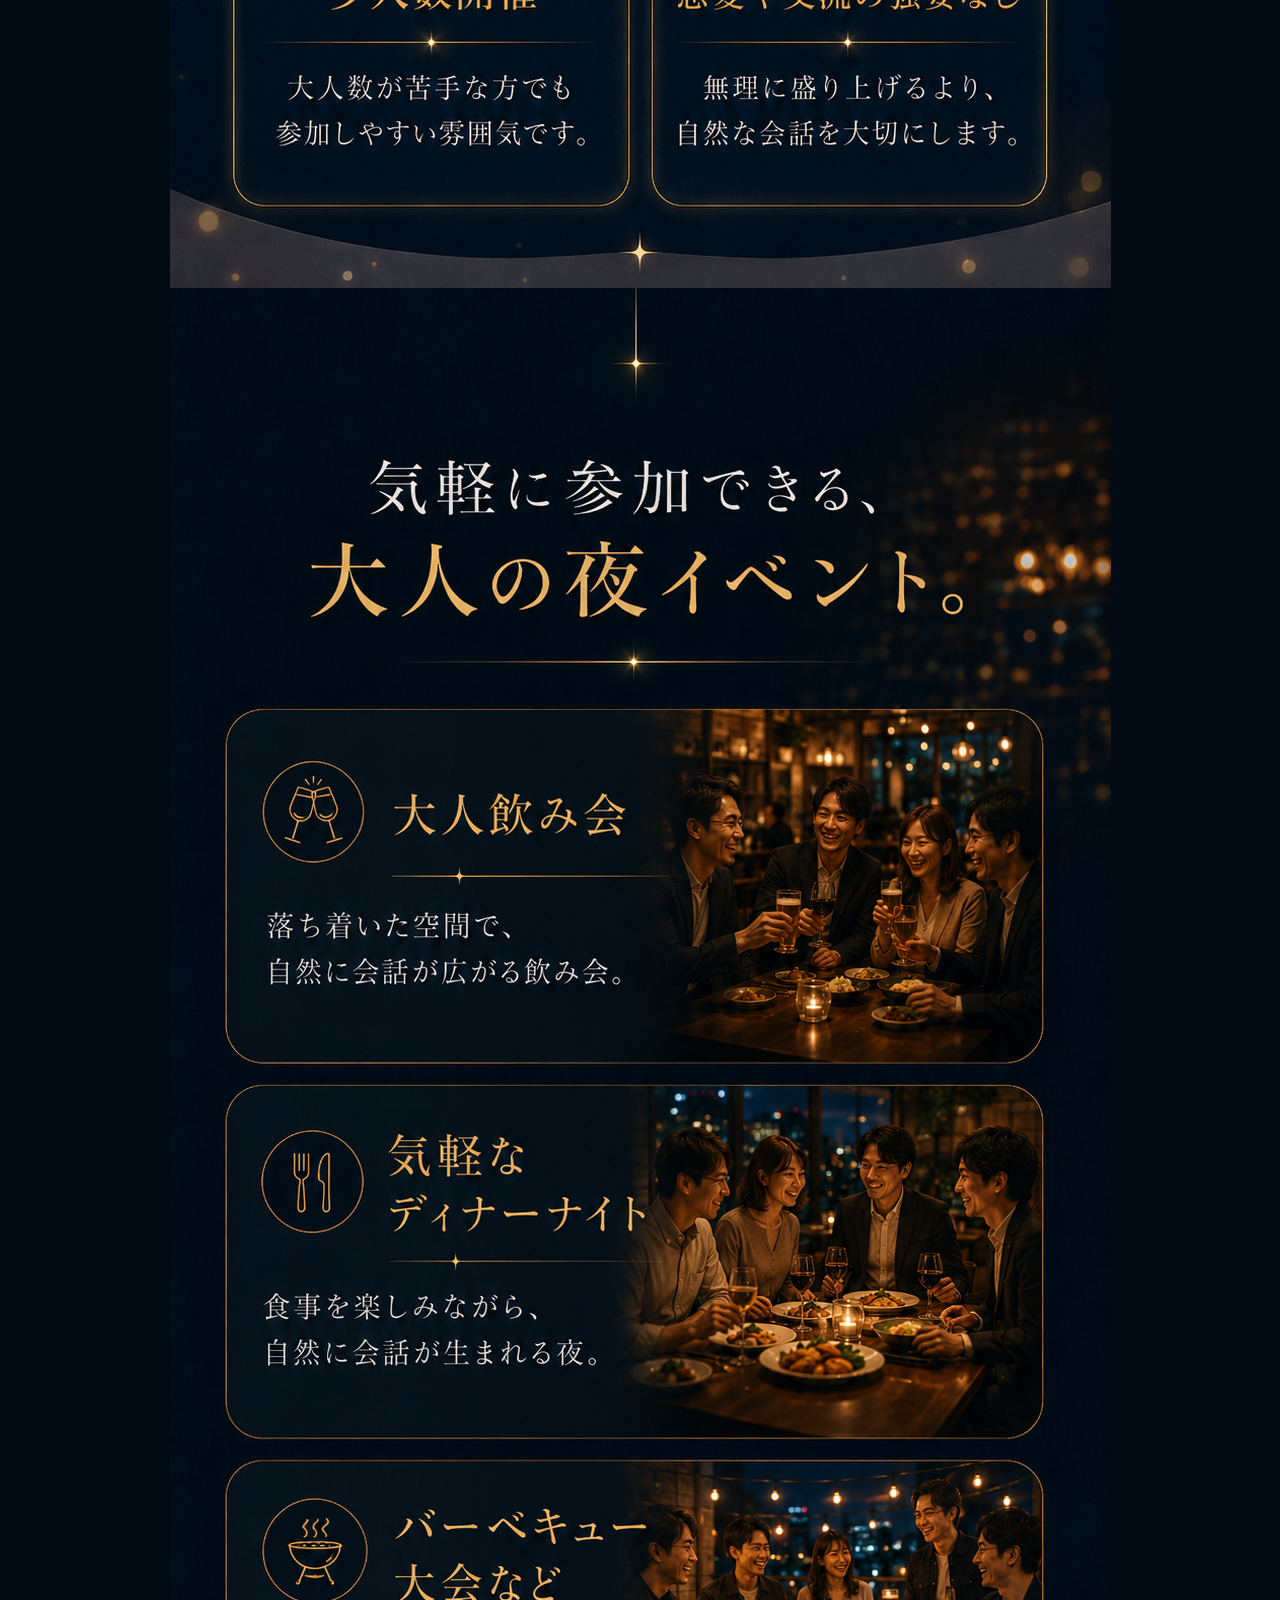
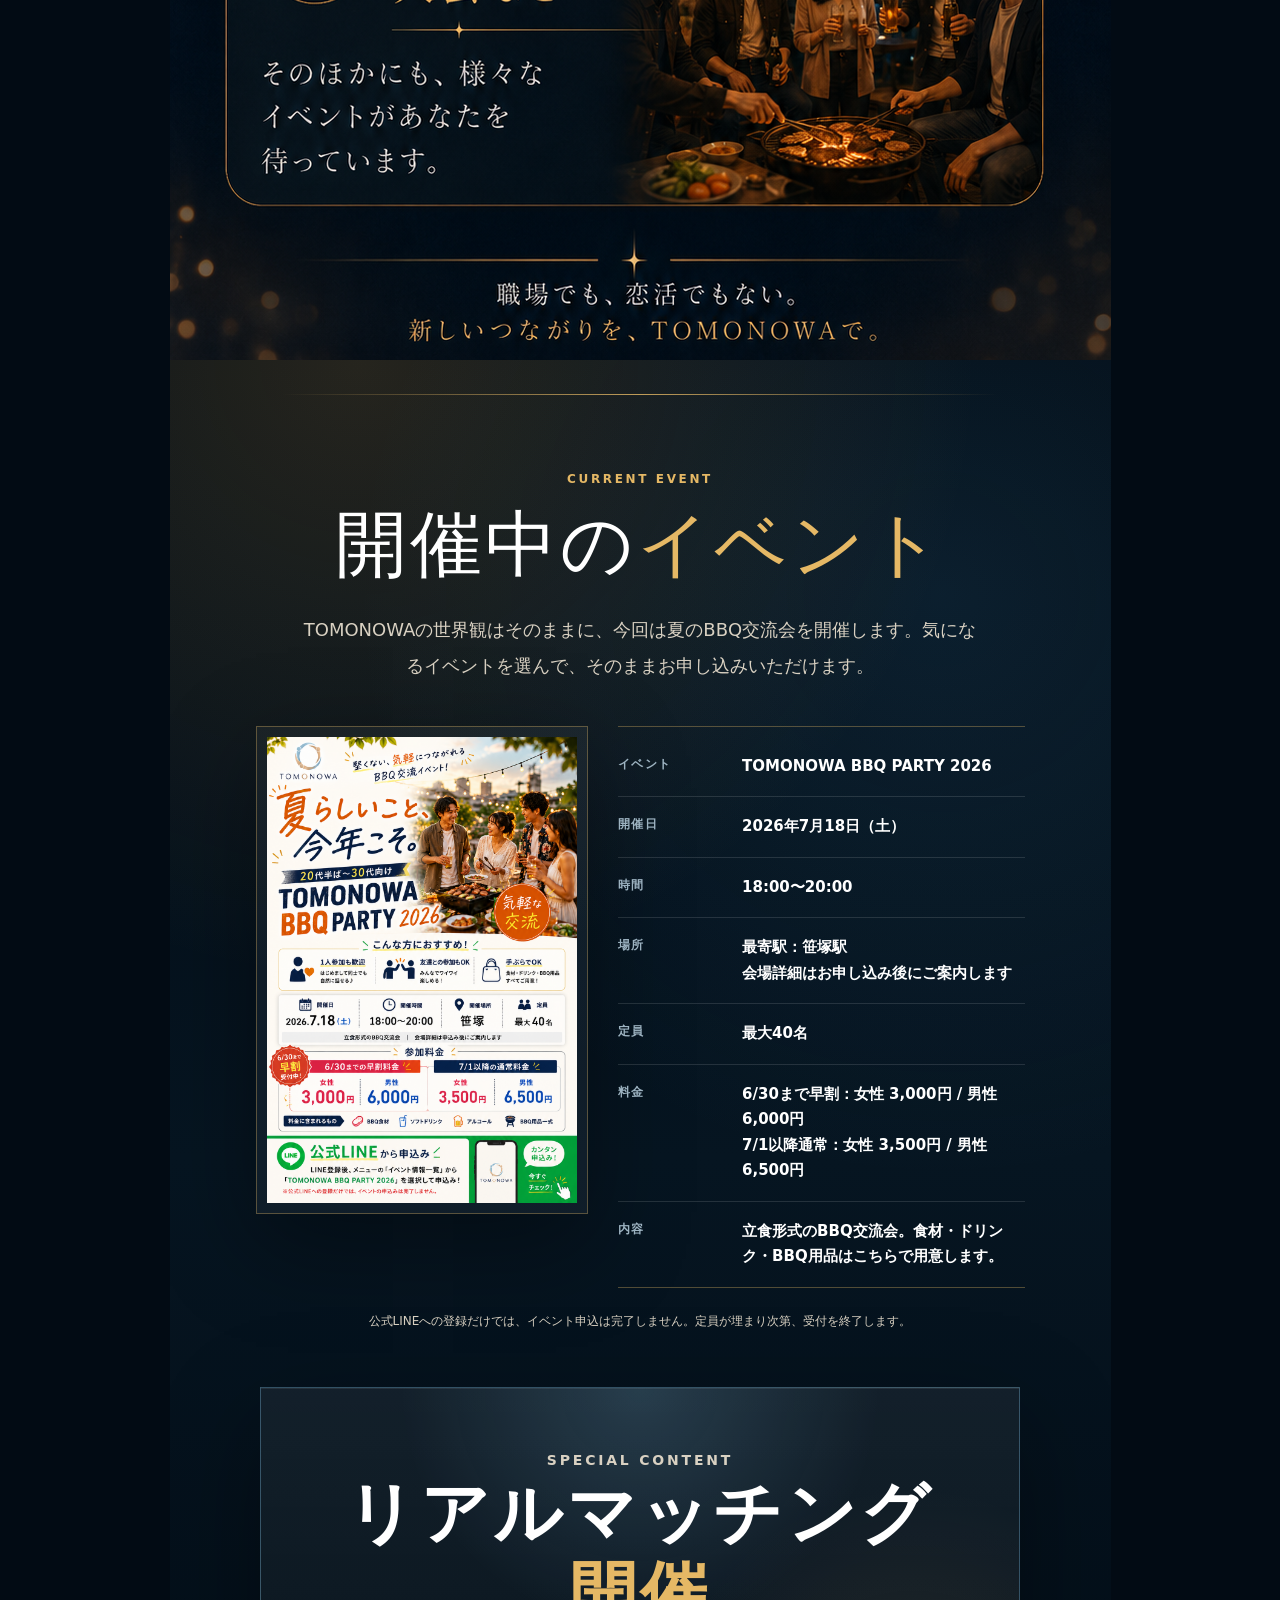
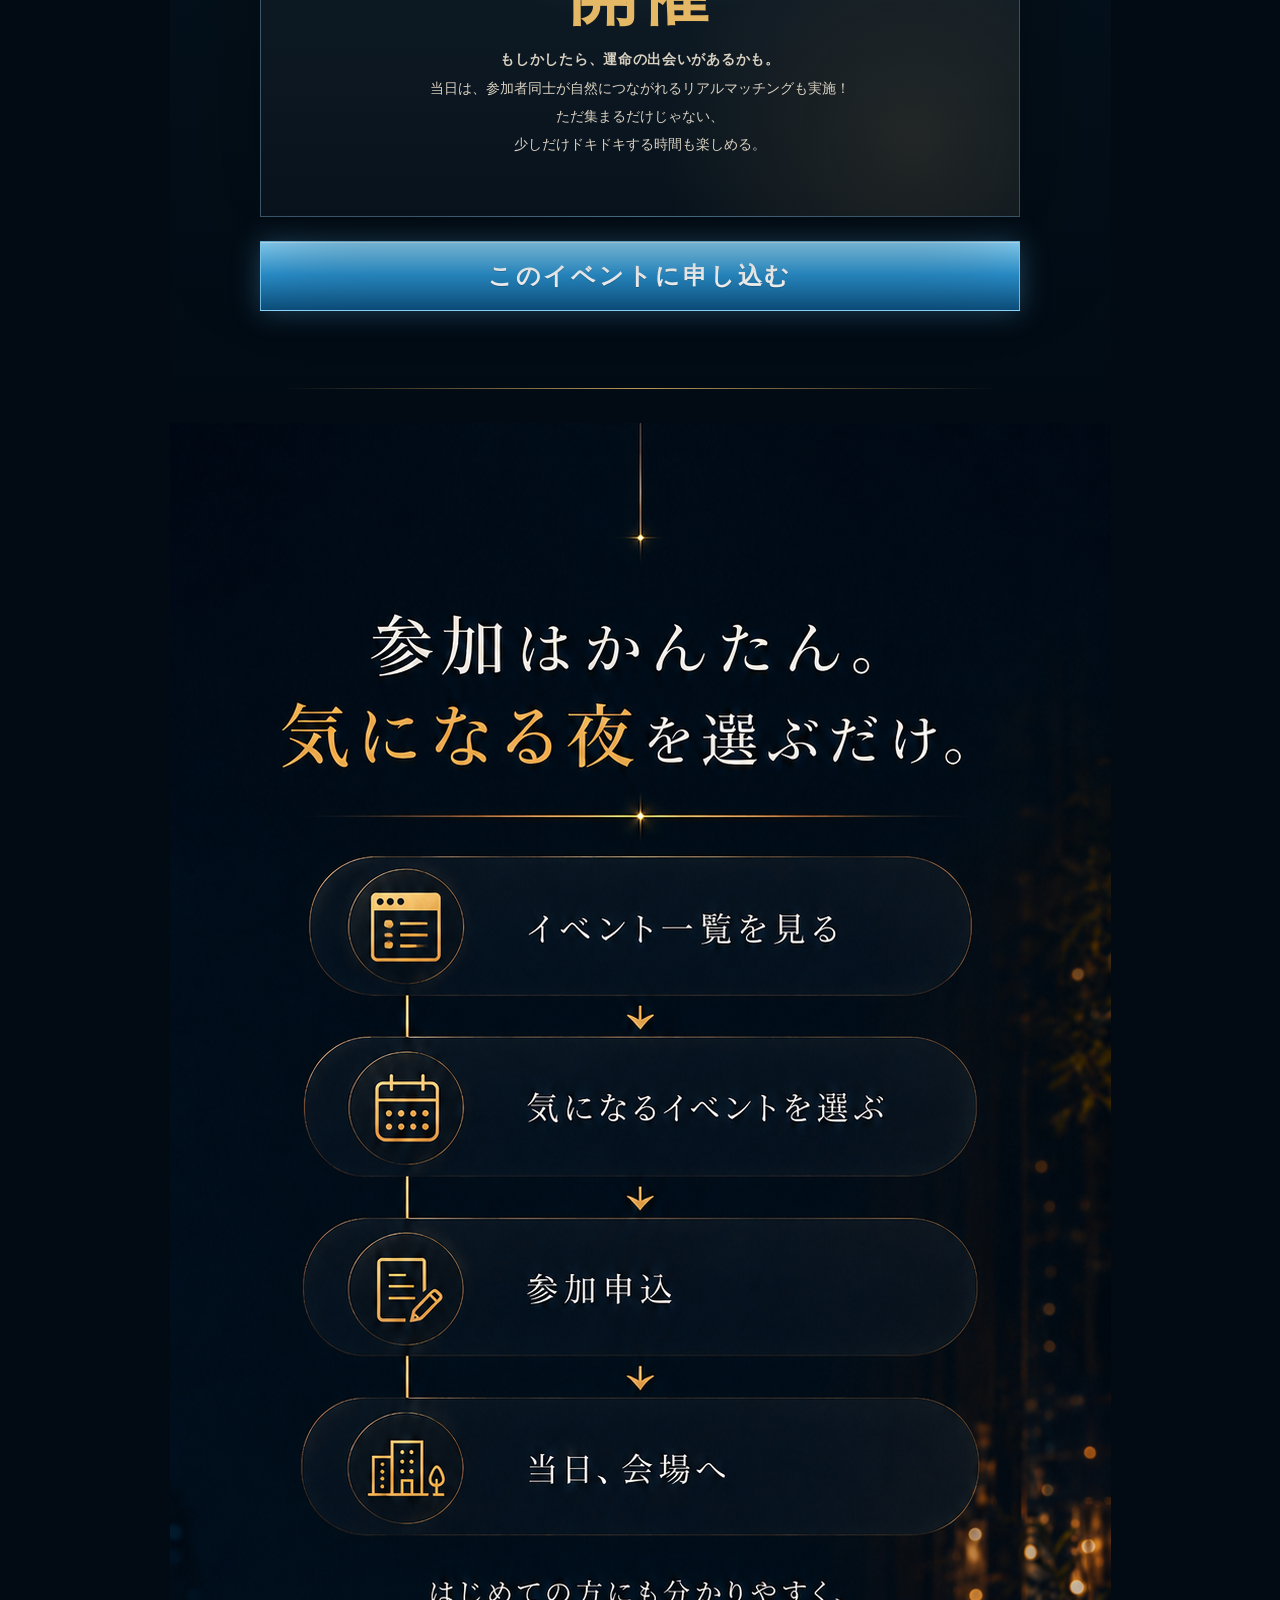
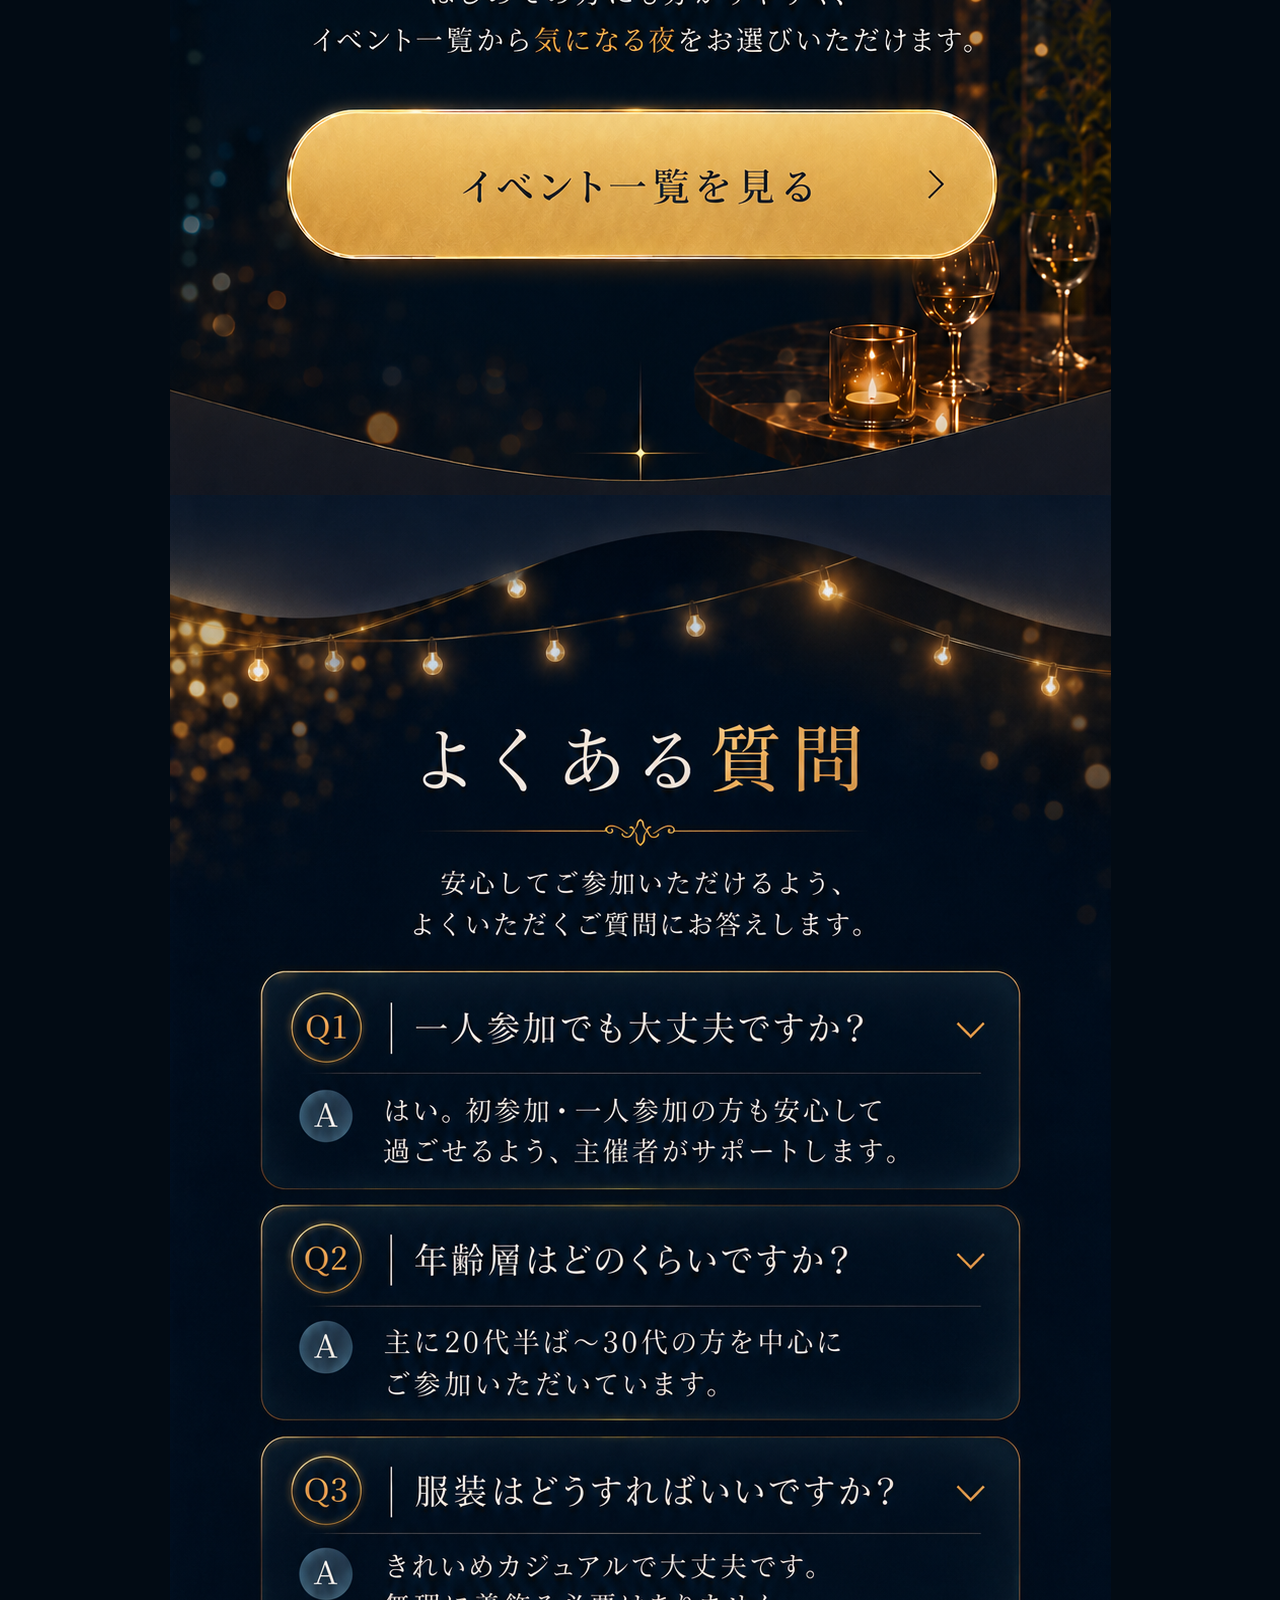
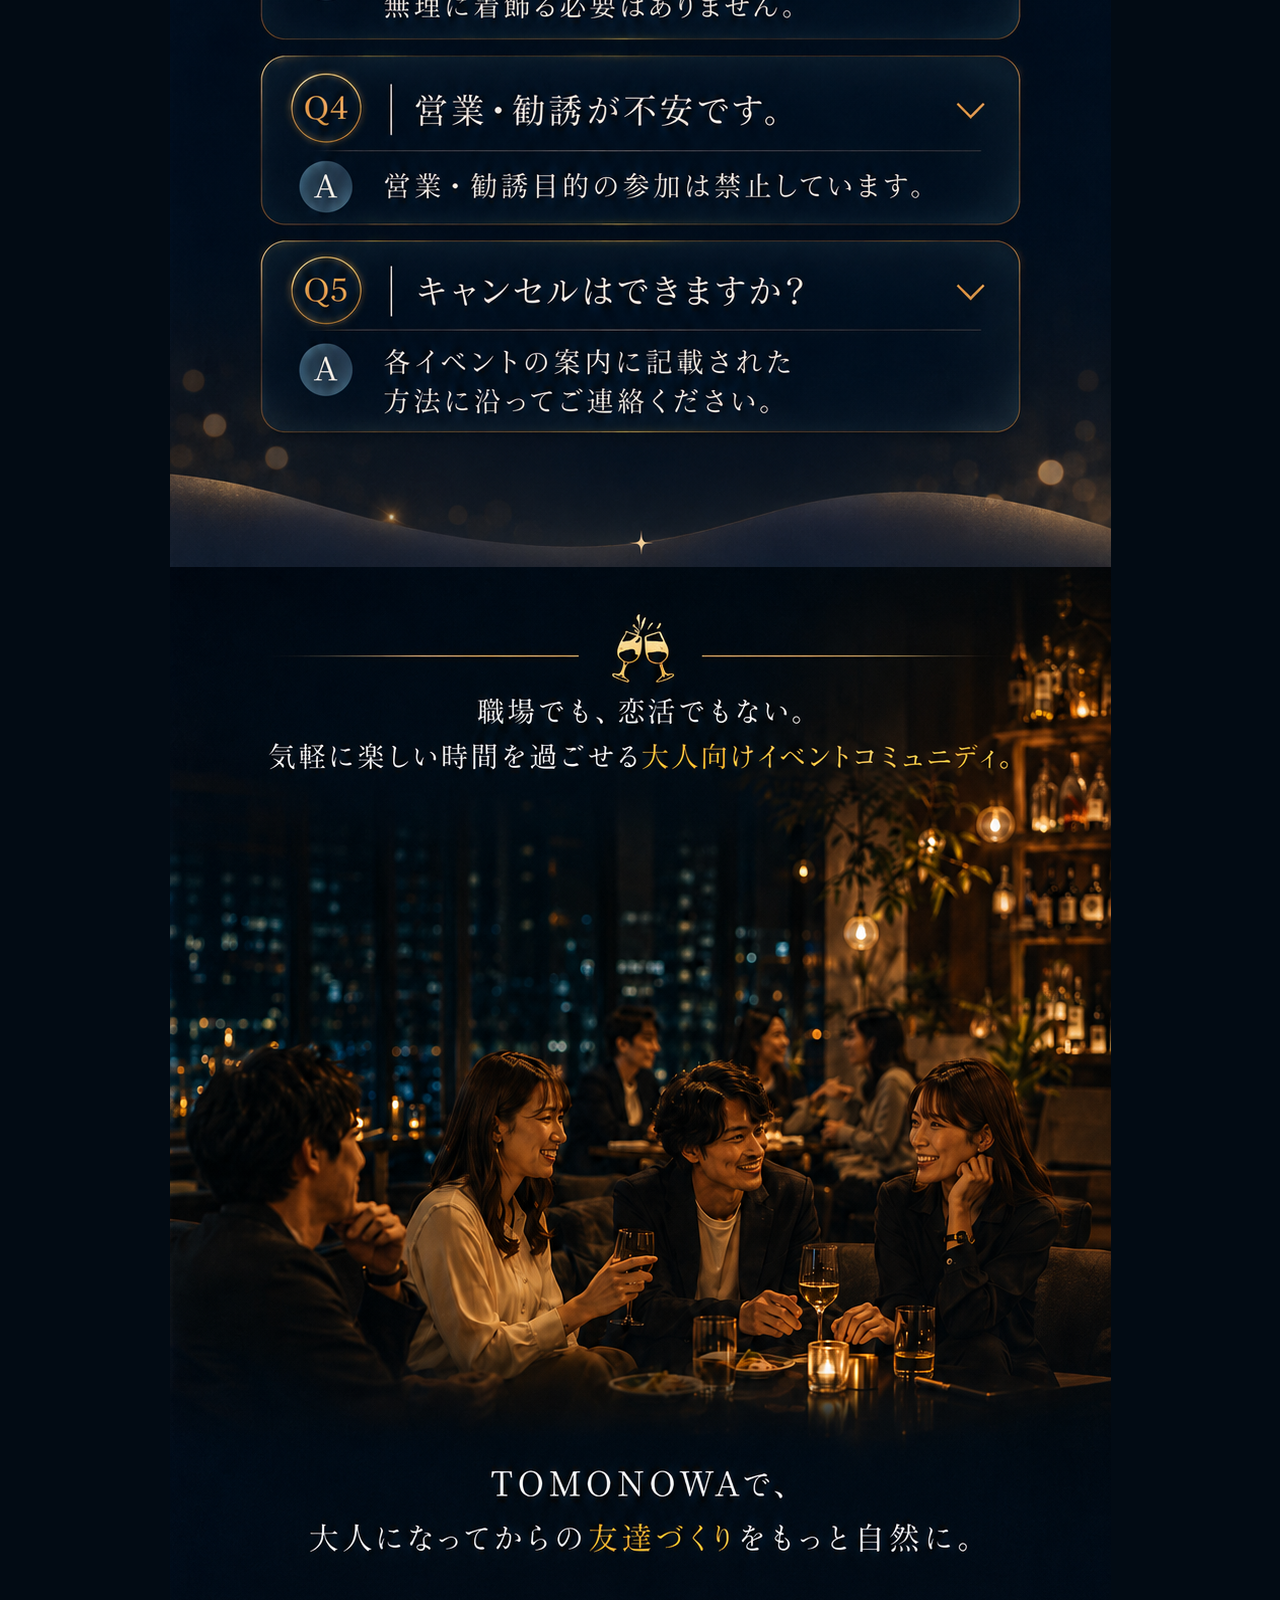
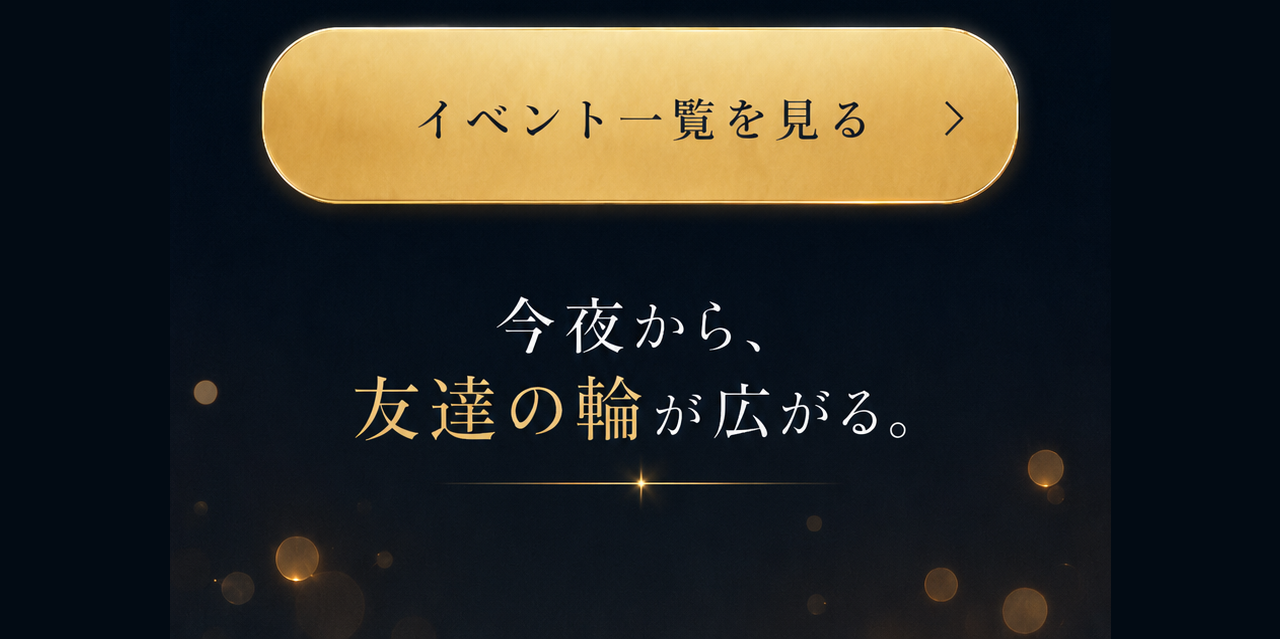
==== commit ccf418e4: "Animate real matching feature on scroll" ====
--- a/event/index.html
+++ b/event/index.html
@@ -160,9 +160,11 @@
       text-align: center;
     }
     .matching-note {
+      position: relative;
       max-width: 760px;
       margin: 54px auto 0;
       padding: clamp(34px, 6vw, 58px) clamp(24px, 6vw, 64px);
+      overflow: hidden;
       border: 1px solid rgba(143, 216, 255, .3);
       background:
         radial-gradient(circle at 50% 0%, rgba(143, 216, 255, .16), transparent 42%),
@@ -172,6 +174,55 @@
       box-shadow:
         0 34px 100px rgba(0, 0, 0, .32),
         inset 0 1px 0 rgba(255, 255, 255, .08);
+      opacity: 0;
+      transform: translateY(44px) scale(.94) rotate(-1.2deg);
+      transform-origin: center center;
+      will-change: transform, opacity, filter;
+    }
+    .matching-note.is-visible {
+      animation: matchingPop .98s cubic-bezier(.18, 1.35, .28, 1) forwards;
+    }
+    .matching-note.is-visible:after {
+      content: "";
+      position: absolute;
+      inset: -1px;
+      pointer-events: none;
+      border: 1px solid rgba(229, 184, 101, .36);
+      opacity: 0;
+      animation: matchingFlash 1.05s ease-out .12s forwards;
+    }
+    @keyframes matchingPop {
+      0% {
+        opacity: 0;
+        transform: translateY(44px) scale(.94) rotate(-1.2deg);
+        filter: blur(2px);
+      }
+      55% {
+        opacity: 1;
+        transform: translateY(-6px) scale(1.035) rotate(.55deg);
+        filter: blur(0);
+      }
+      76% {
+        transform: translateY(3px) scale(.992) rotate(-.18deg);
+      }
+      100% {
+        opacity: 1;
+        transform: translateY(0) scale(1) rotate(0);
+        filter: blur(0);
+      }
+    }
+    @keyframes matchingFlash {
+      0% {
+        opacity: 0;
+        transform: scale(.96);
+      }
+      35% {
+        opacity: 1;
+      }
+      100% {
+        opacity: 0;
+        transform: scale(1.06);
+      }
     }
     .matching-kicker {
       margin: 0 0 14px;
@@ -338,6 +389,17 @@
       .field.full,
       .form .apply-button,
       .message { grid-column: auto; }
+    }
+    @media (prefers-reduced-motion: reduce) {
+      .matching-note {
+        opacity: 1;
+        transform: none;
+        will-change: auto;
+      }
+      .matching-note.is-visible,
+      .matching-note.is-visible:after {
+        animation: none;
+      }
     }
   </style>
 </head>
@@ -496,6 +558,24 @@
     modal.onclick = e => {
       if (e.target === modal) closeForm();
     };
+
+    const matchingSection = document.querySelector(".matching-note");
+    if (matchingSection) {
+      const revealMatching = () => matchingSection.classList.add("is-visible");
+      if ("IntersectionObserver" in window) {
+        const observer = new IntersectionObserver(entries => {
+          entries.forEach(entry => {
+            if (entry.isIntersecting) {
+              revealMatching();
+              observer.disconnect();
+            }
+          });
+        }, { threshold: 0.35 });
+        observer.observe(matchingSection);
+      } else {
+        revealMatching();
+      }
+    }
   </script>
 </body>
 </html>
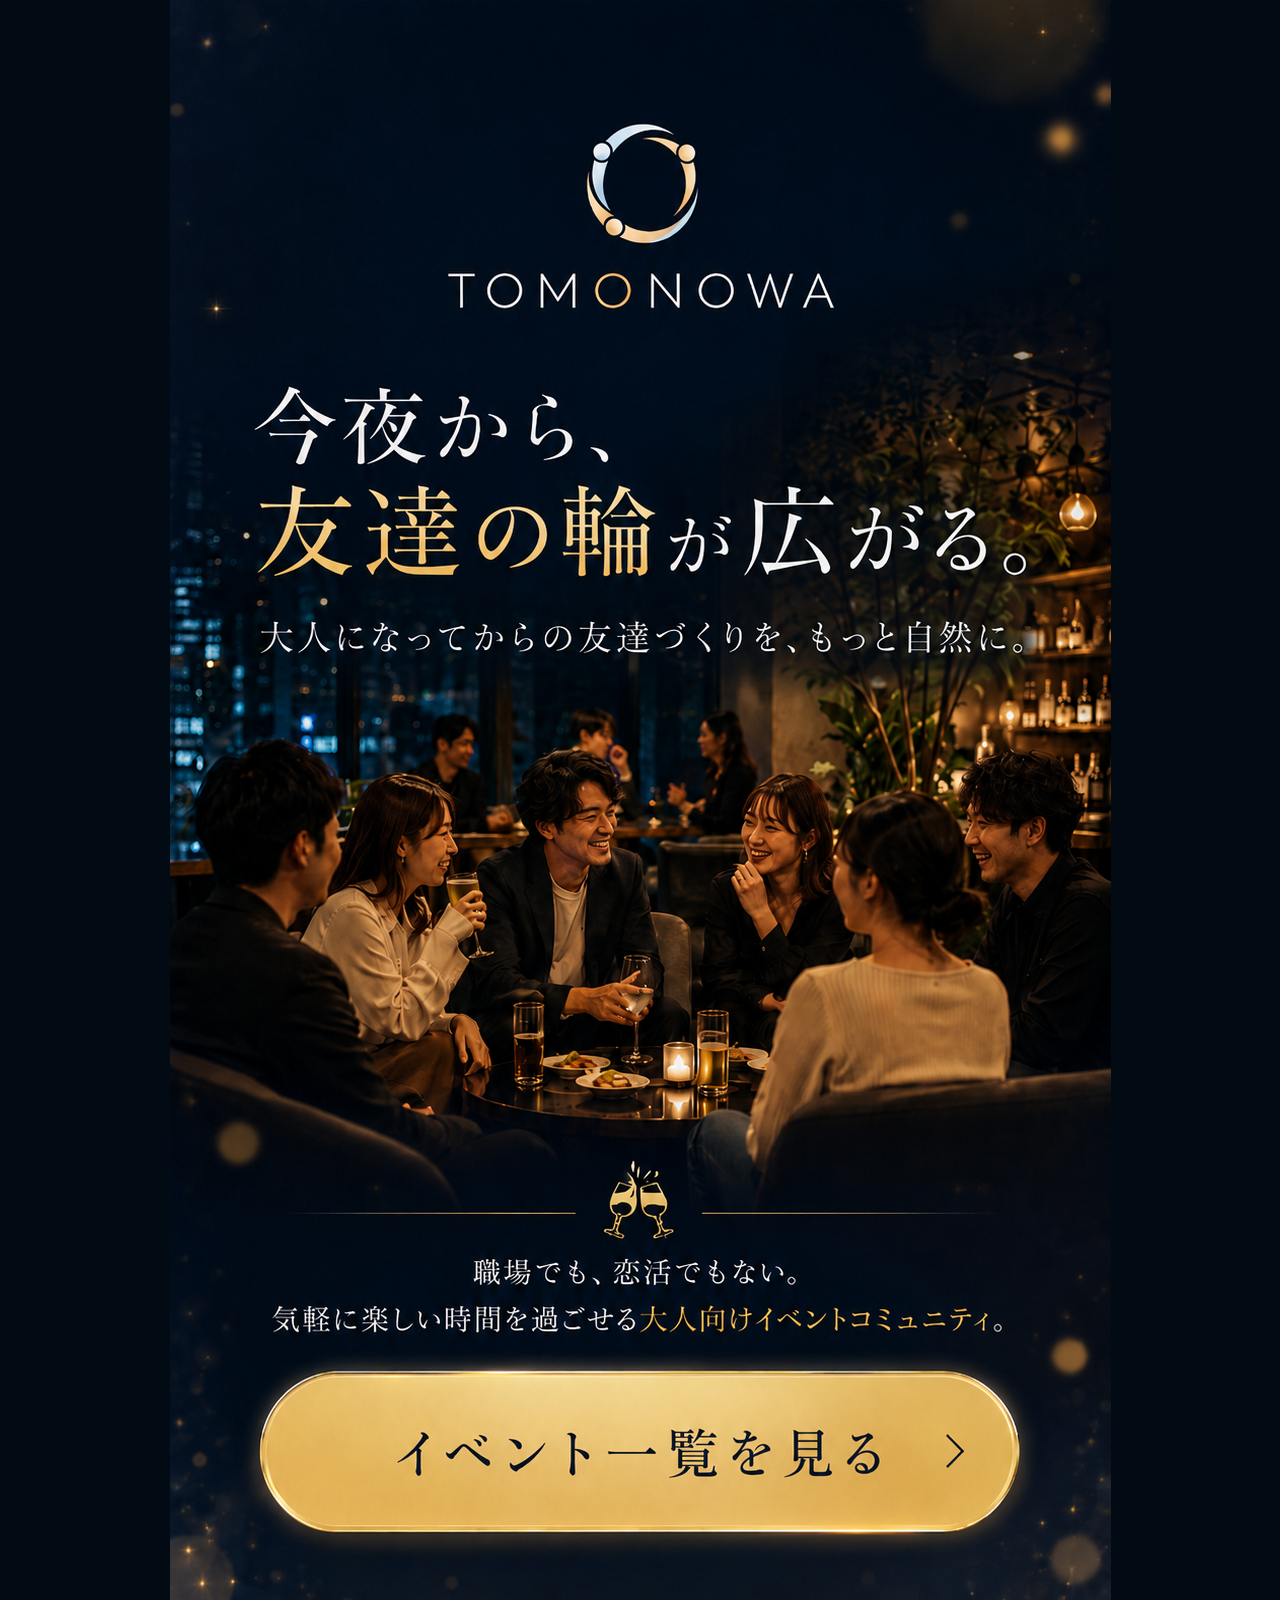
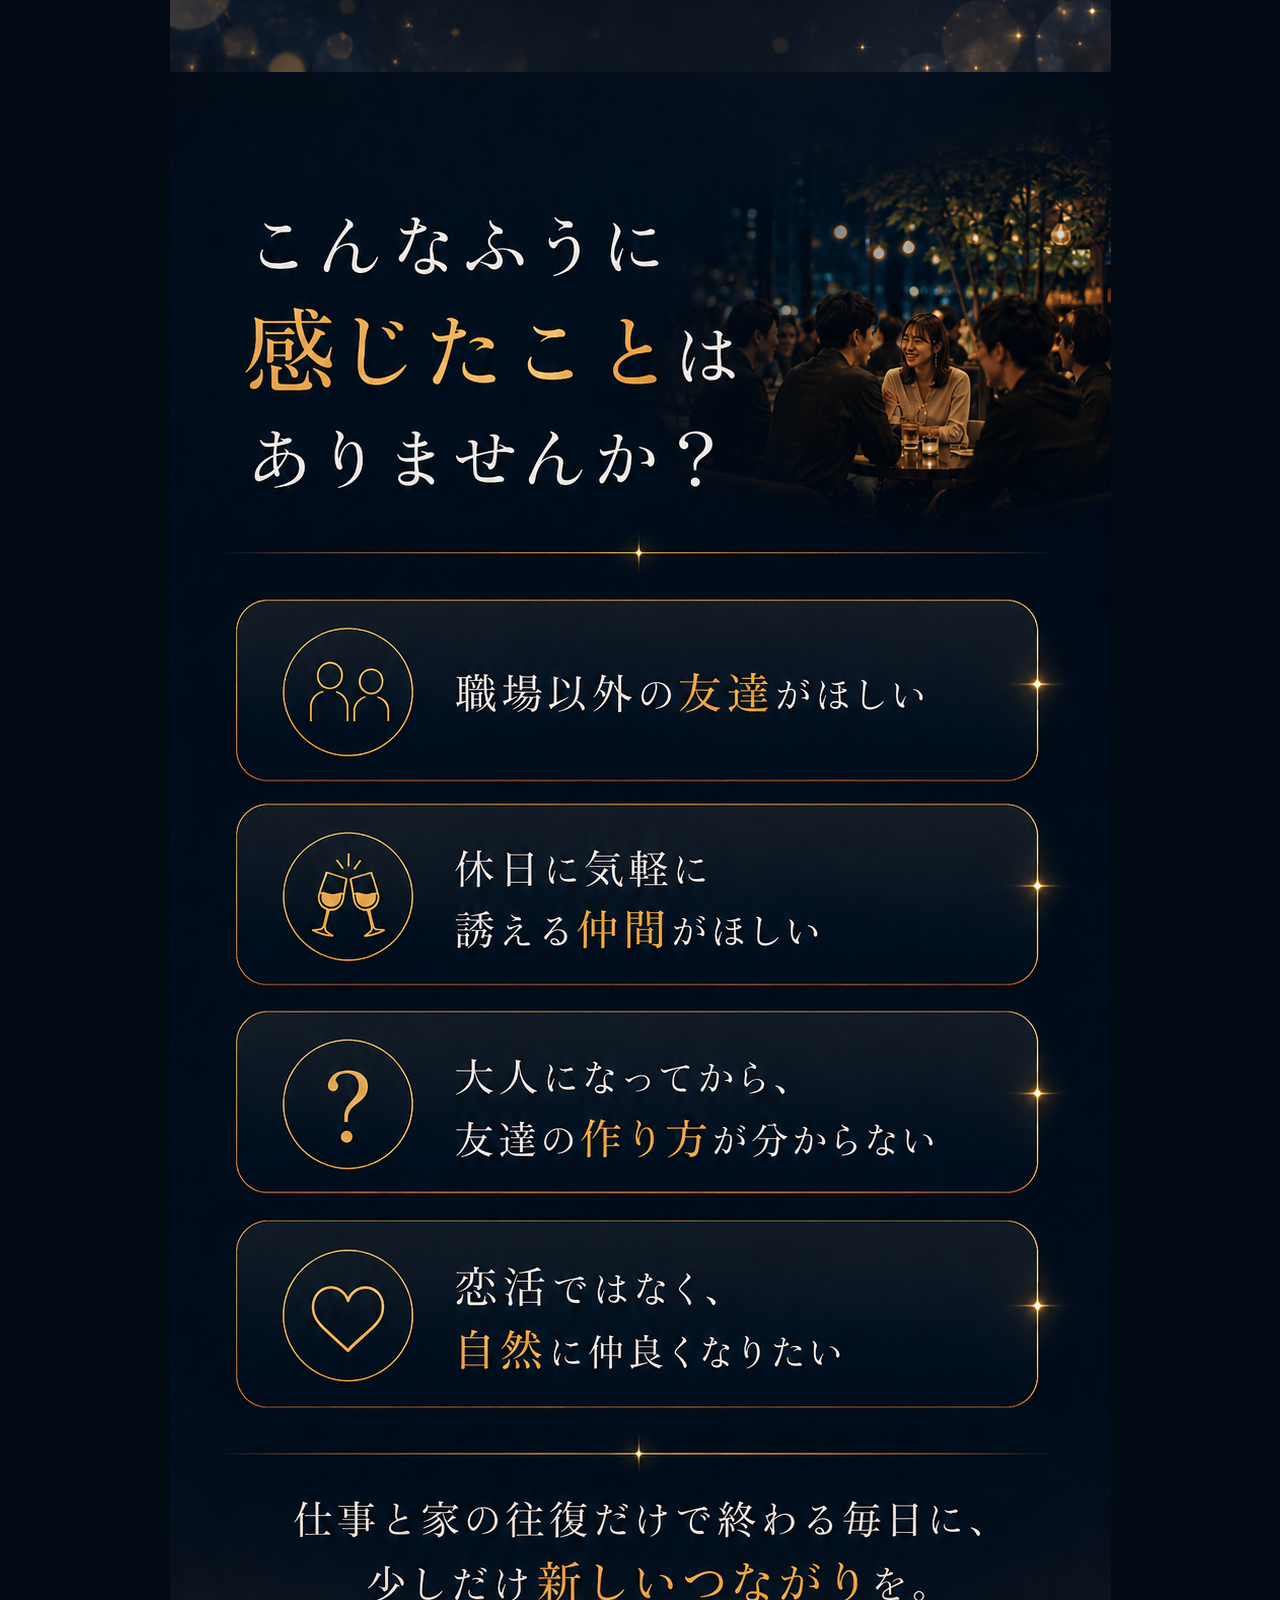
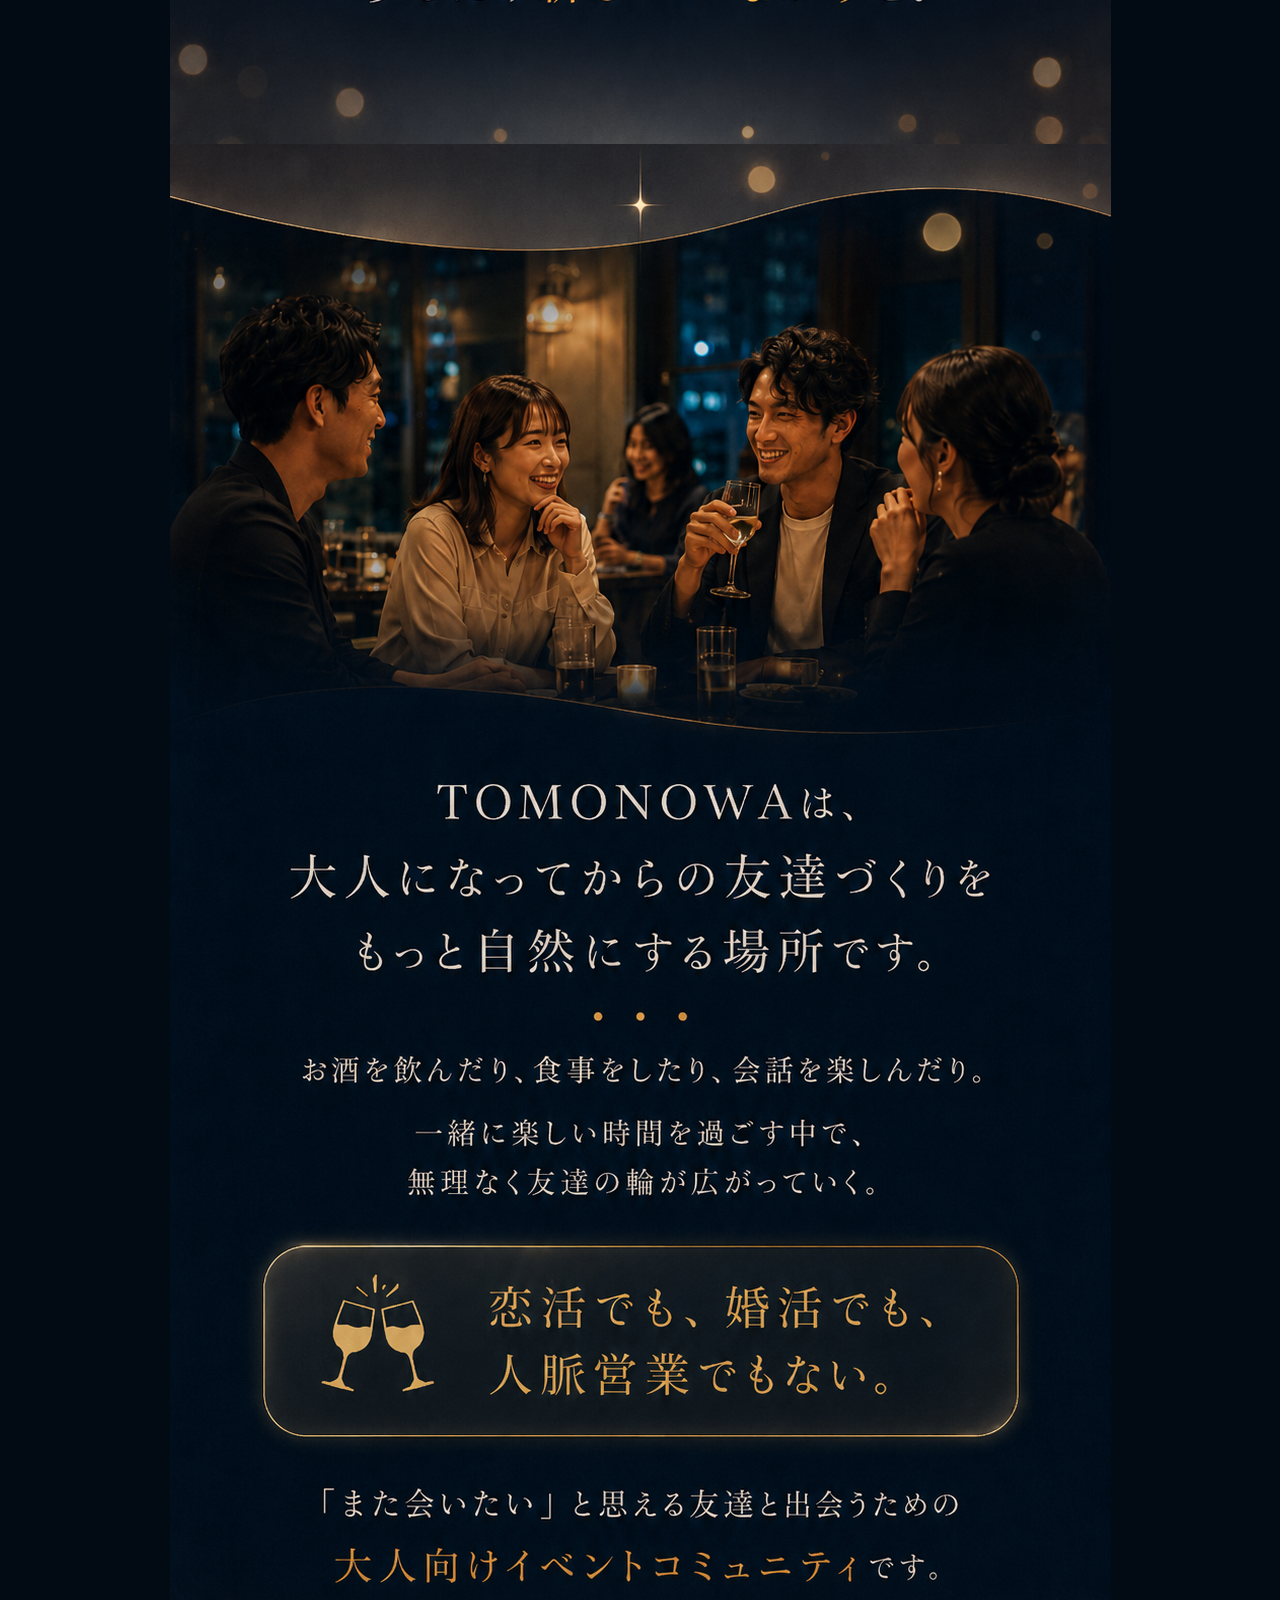
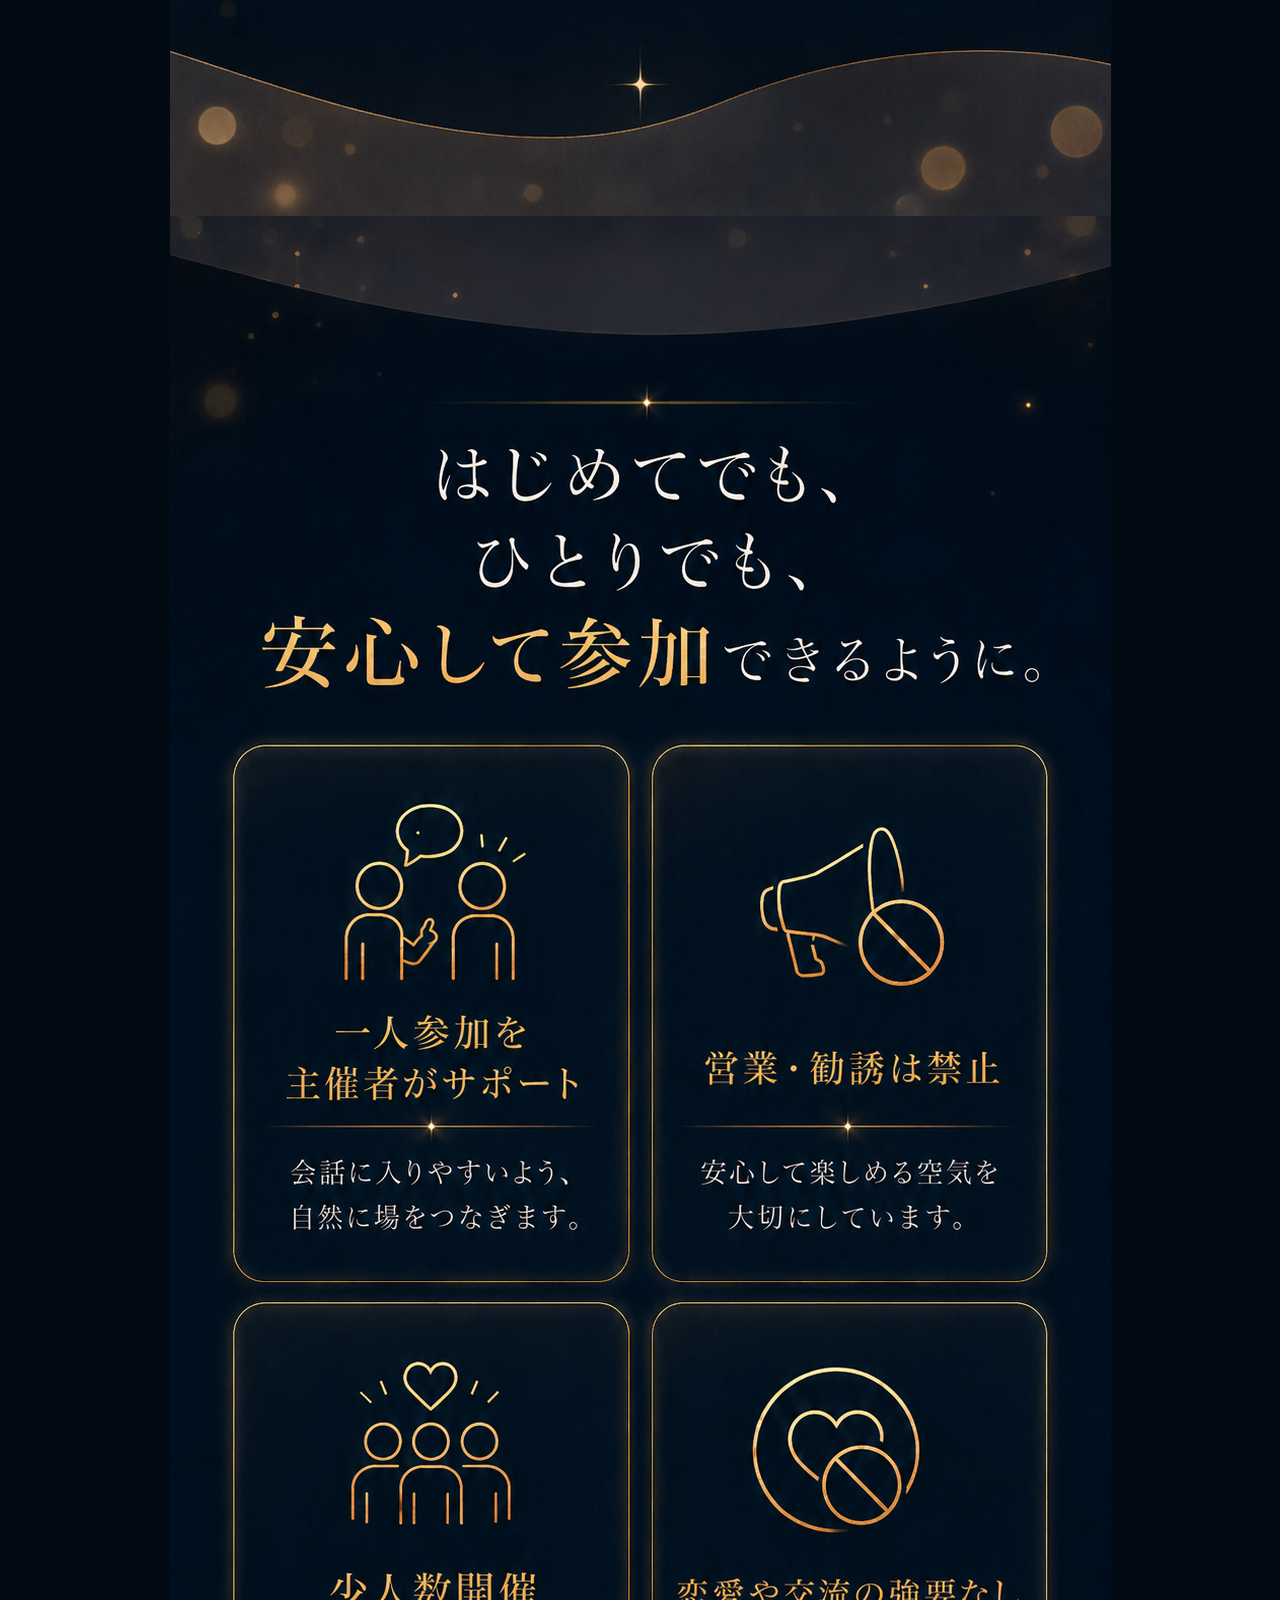
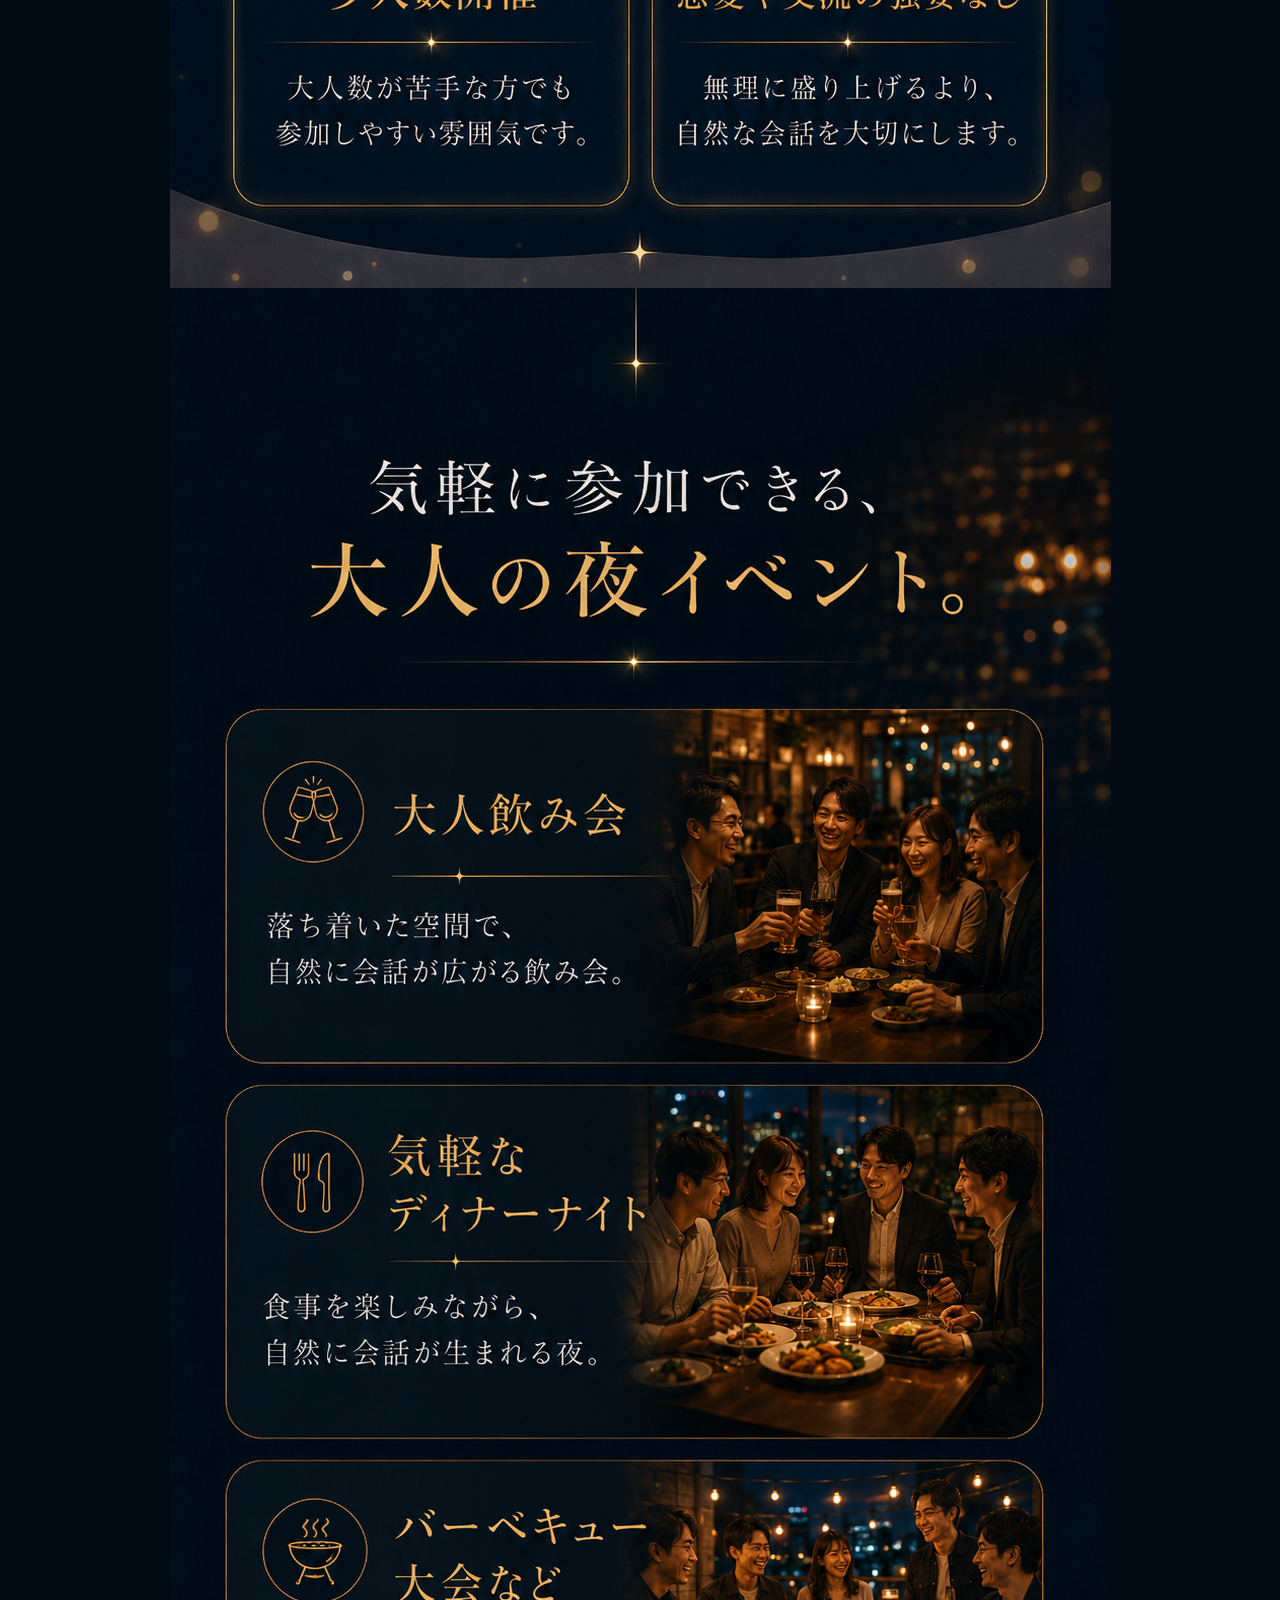
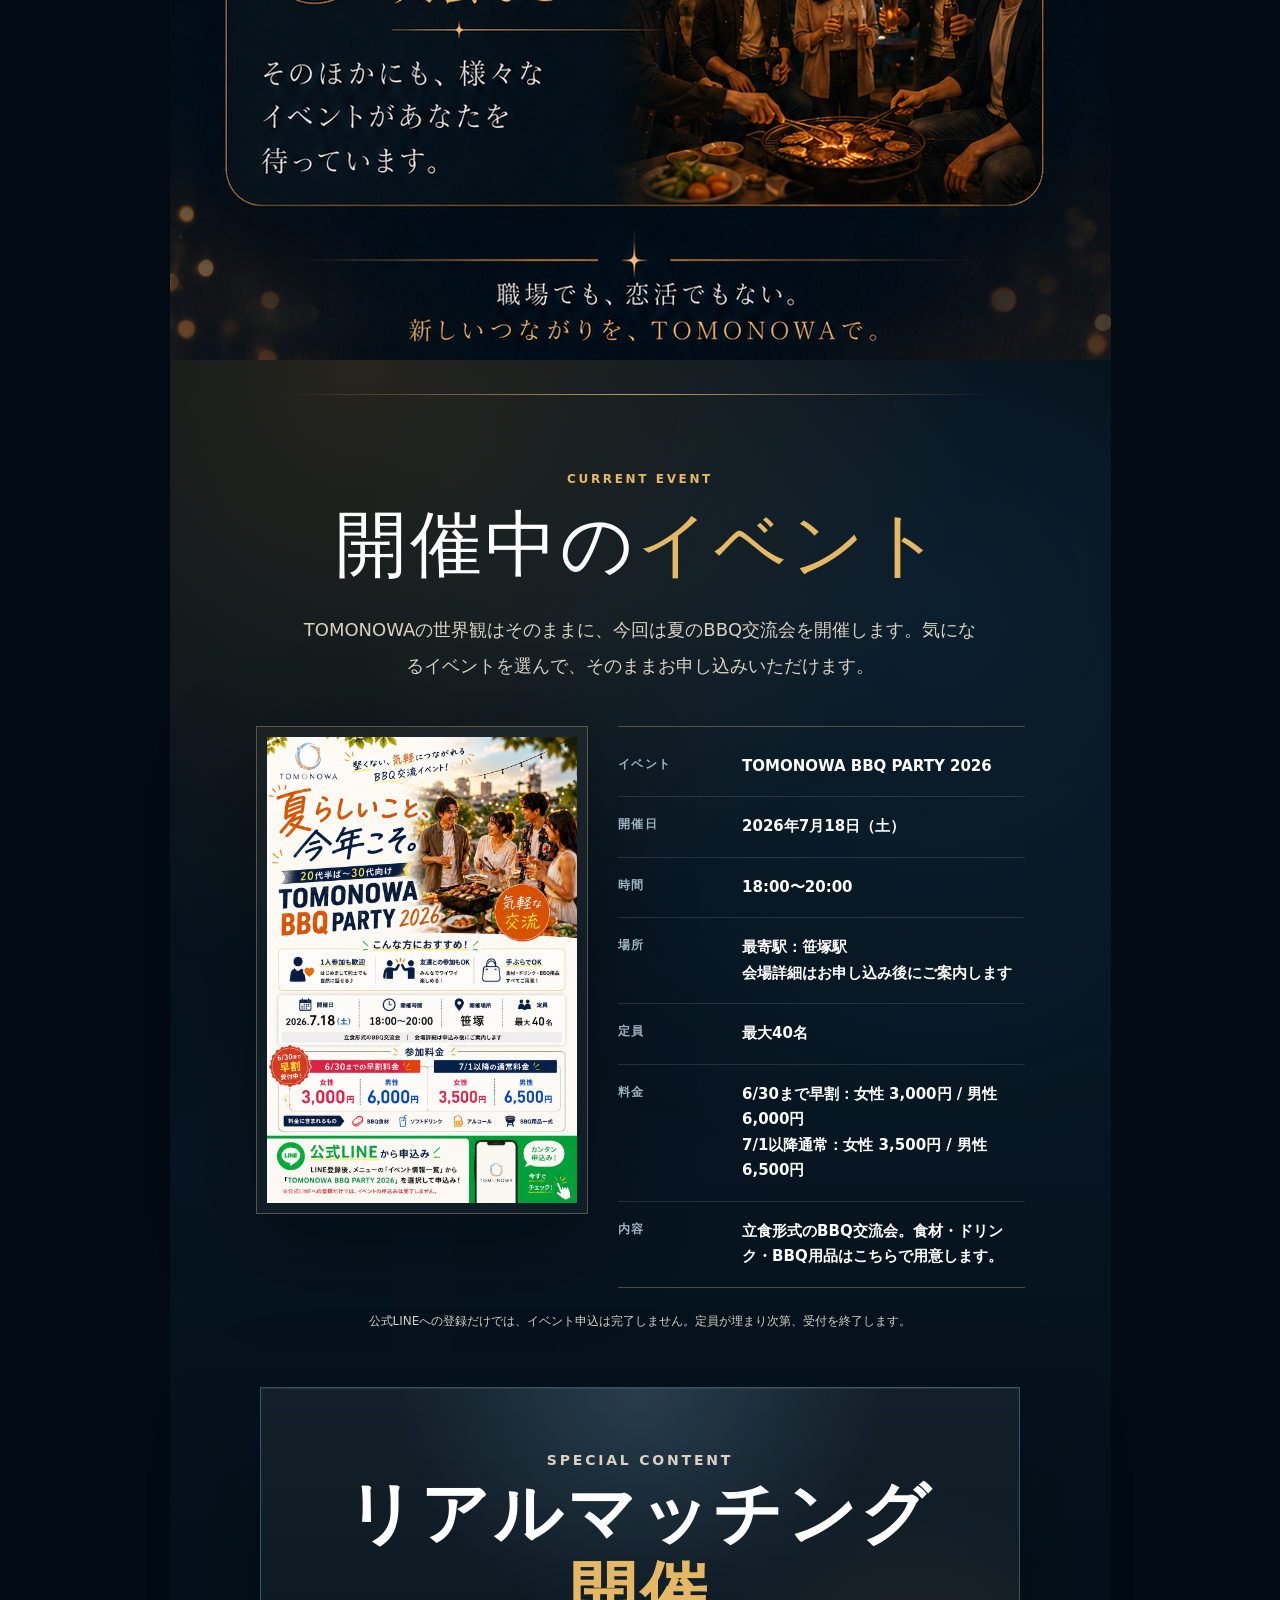
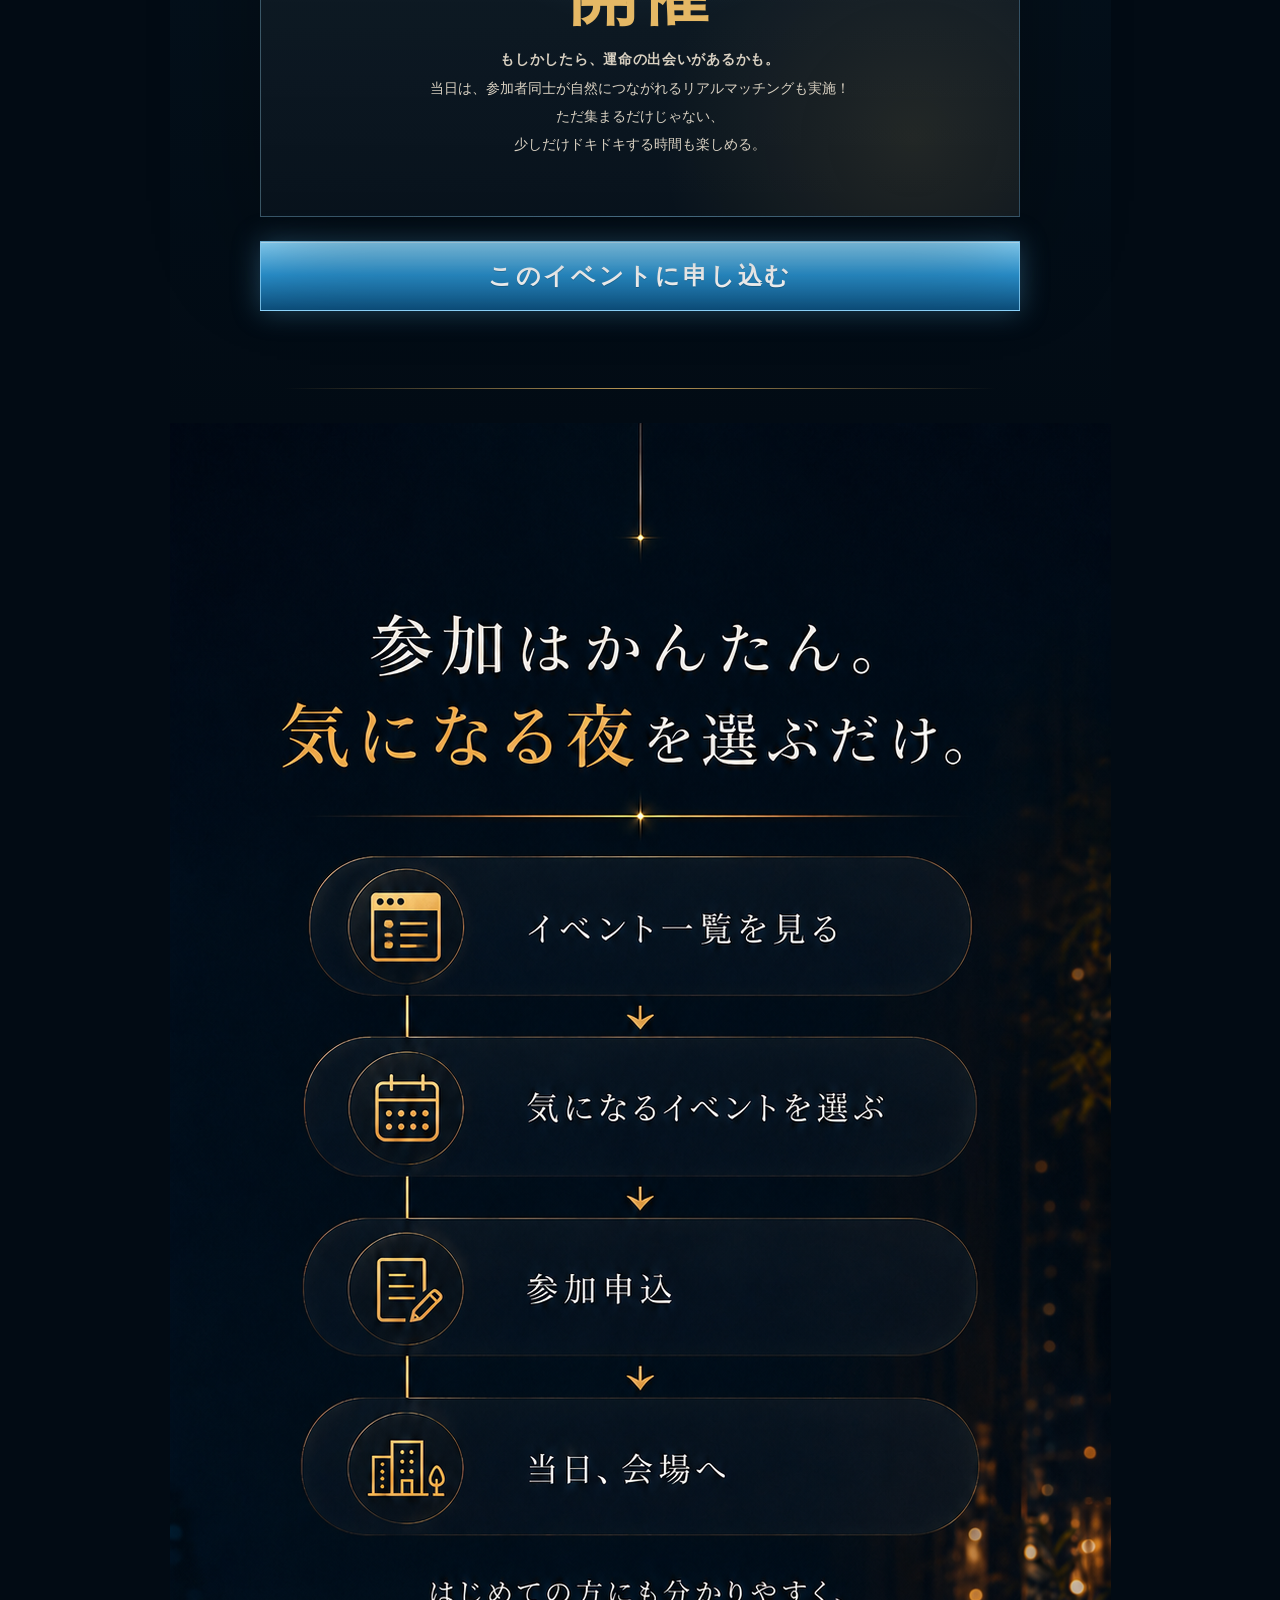
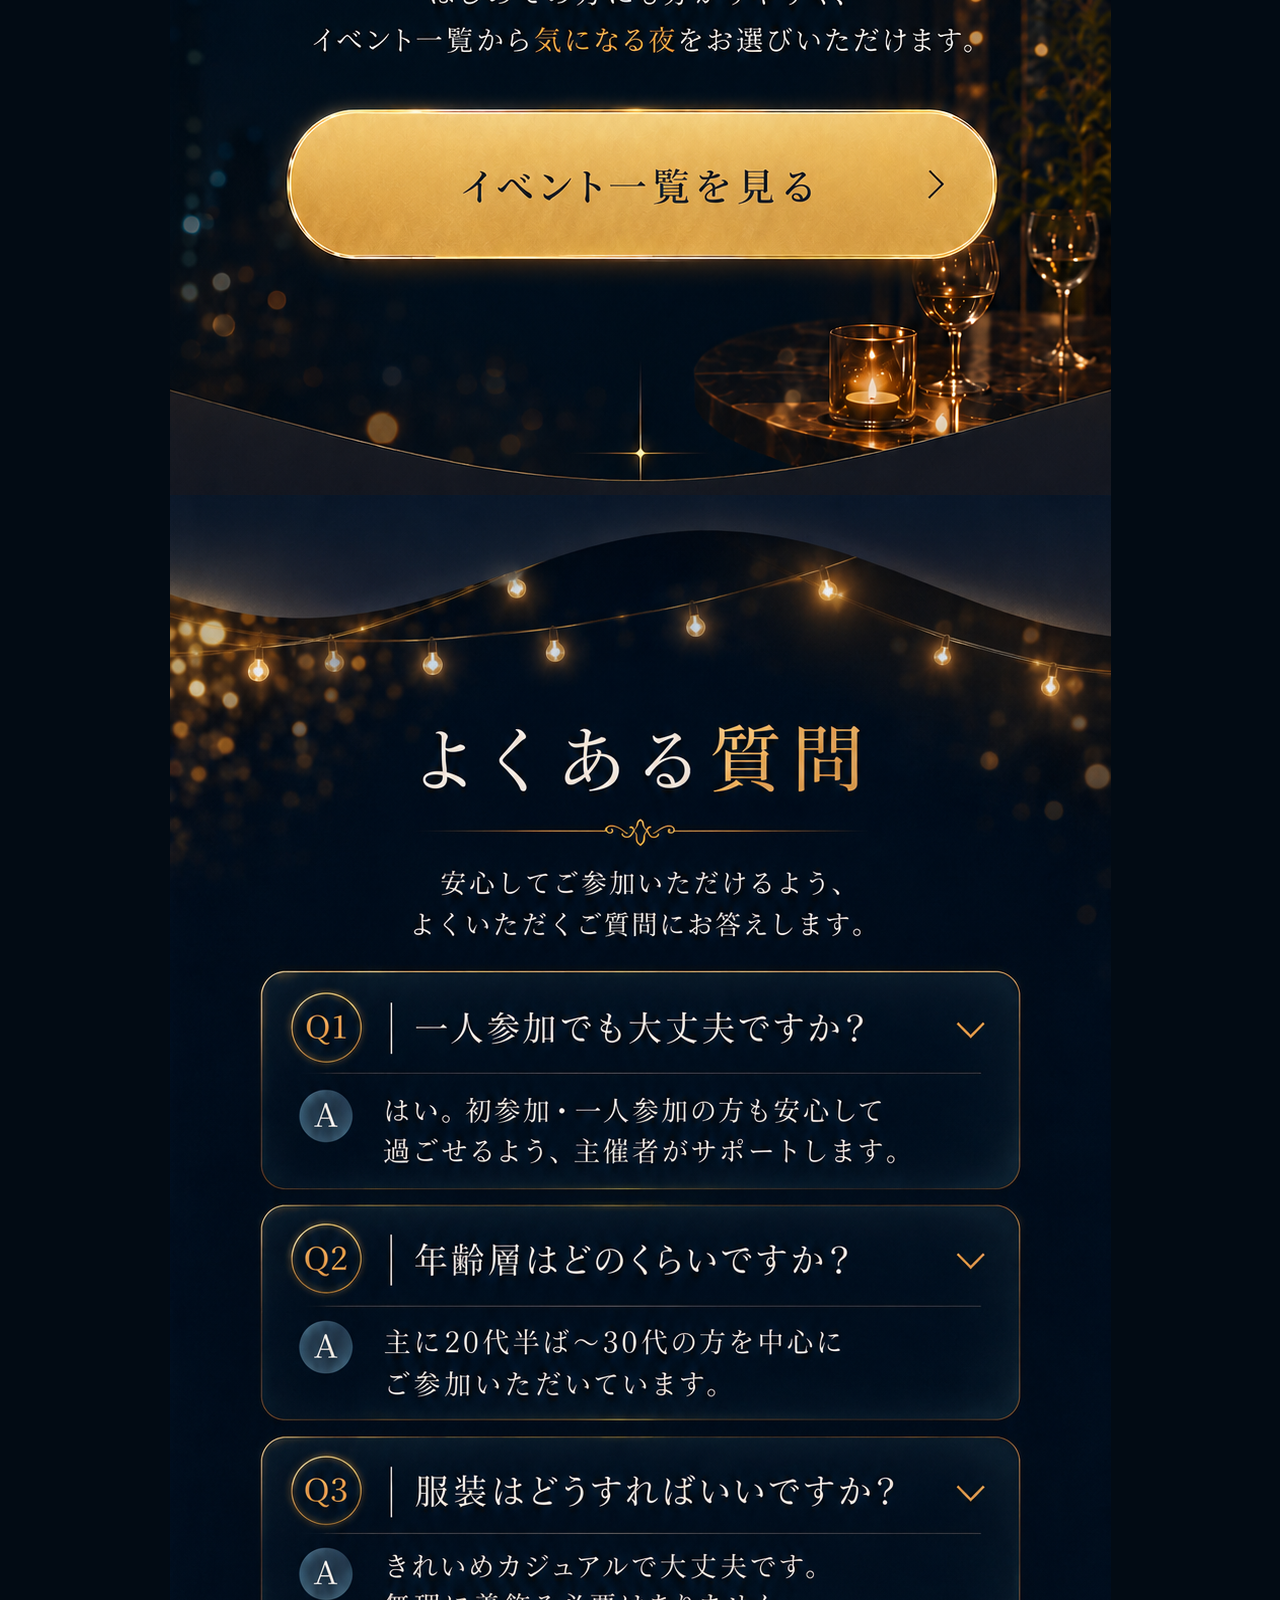
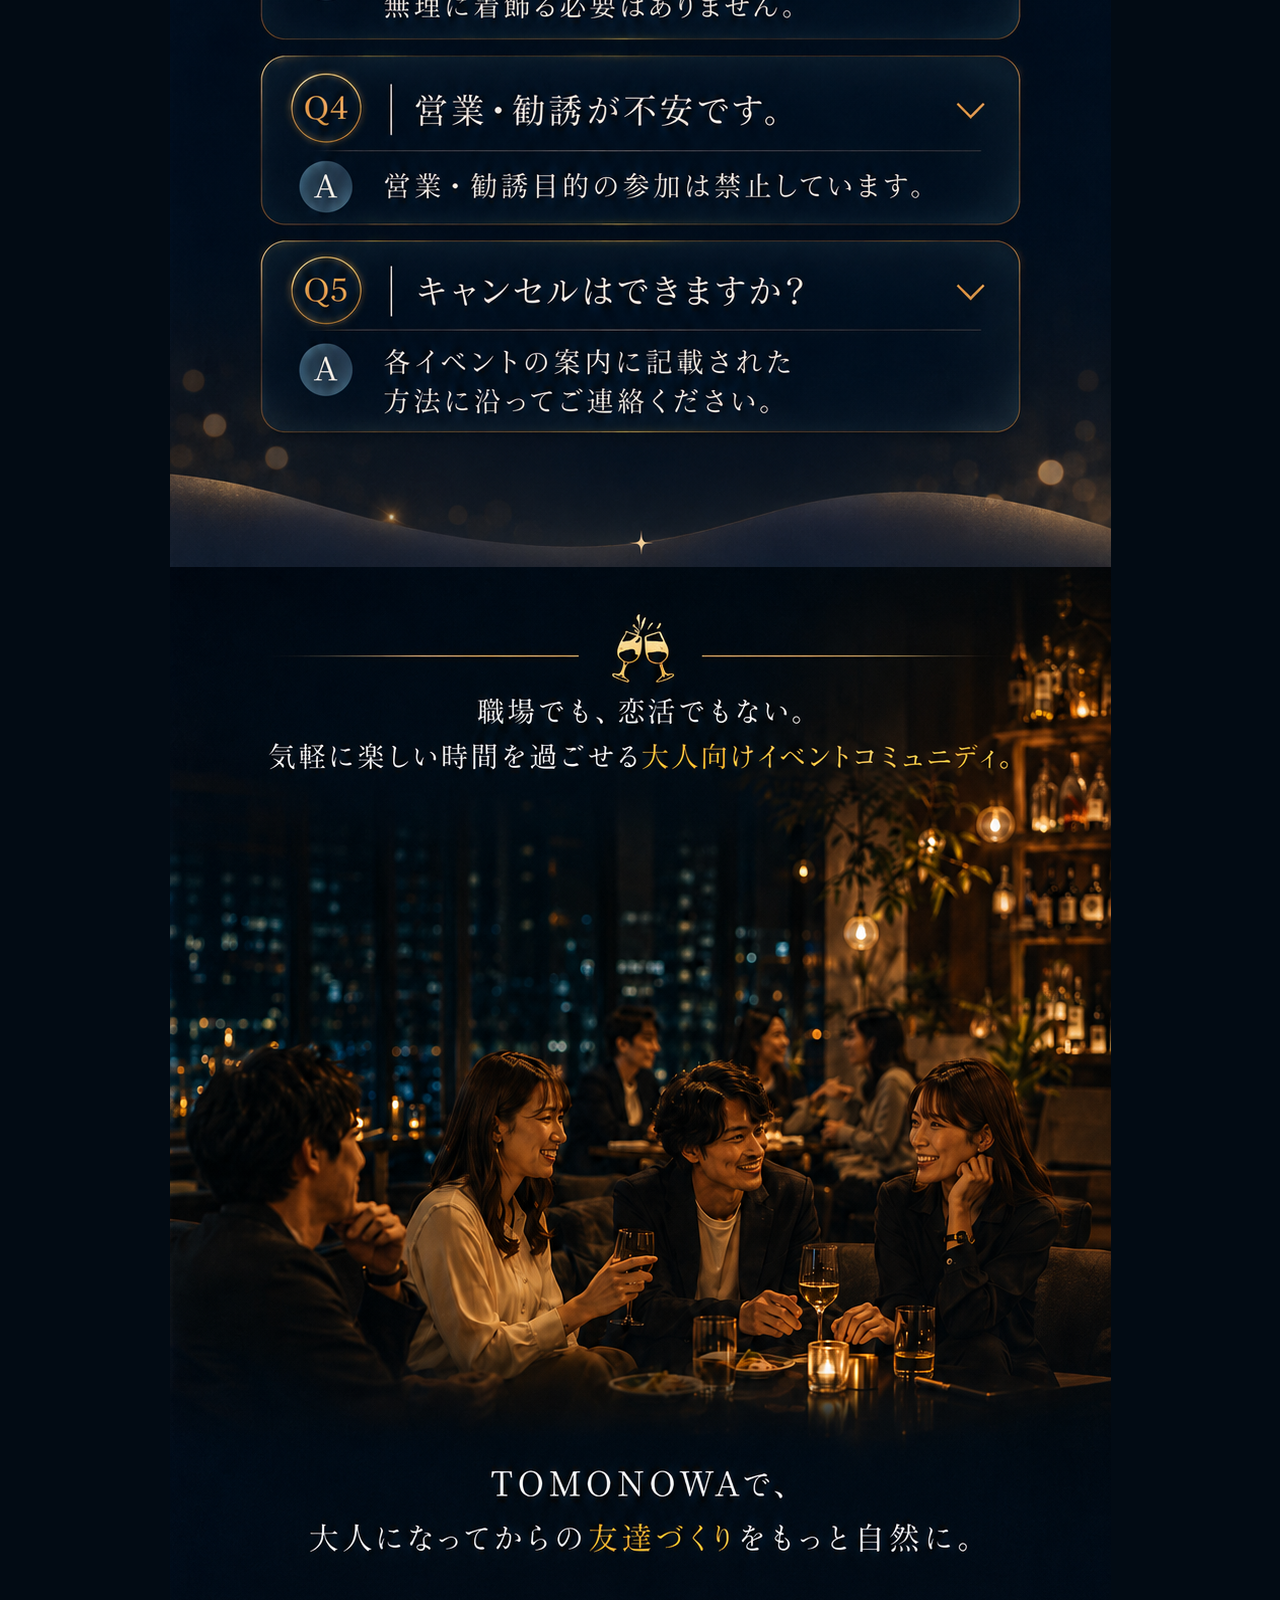
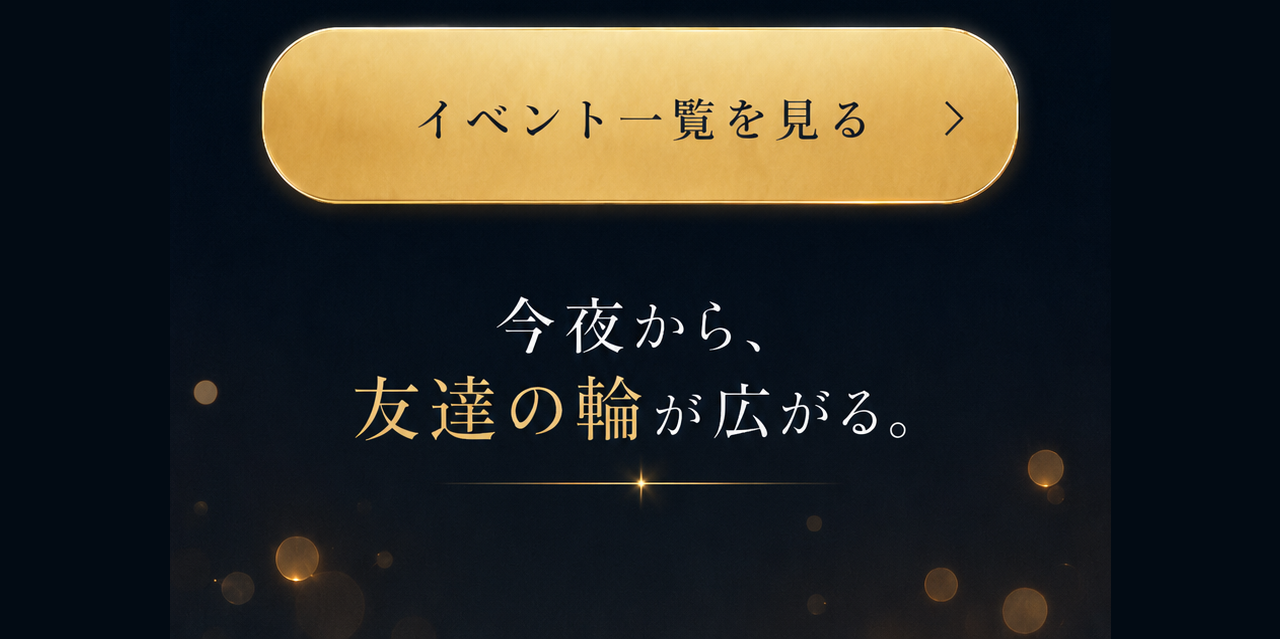
==== commit bef40329: "Add heart burst to real matching reveal" ====
--- a/event/index.html
+++ b/event/index.html
@@ -65,7 +65,7 @@
     .current-event {
       position: relative;
       padding: clamp(64px, 10vw, 112px) clamp(22px, 7vw, 86px);
-      overflow: hidden;
+      overflow: visible;
       background:
         radial-gradient(circle at 20% 0%, rgba(221, 171, 80, .16), transparent 34%),
         radial-gradient(circle at 82% 14%, rgba(60, 136, 180, .14), transparent 36%),
@@ -164,7 +164,7 @@
       max-width: 760px;
       margin: 54px auto 0;
       padding: clamp(34px, 6vw, 58px) clamp(24px, 6vw, 64px);
-      overflow: hidden;
+      overflow: visible;
       border: 1px solid rgba(143, 216, 255, .3);
       background:
         radial-gradient(circle at 50% 0%, rgba(143, 216, 255, .16), transparent 42%),
@@ -180,7 +180,7 @@
       will-change: transform, opacity, filter;
     }
     .matching-note.is-visible {
-      animation: matchingPop .98s cubic-bezier(.18, 1.35, .28, 1) forwards;
+      animation: matchingPop .98s cubic-bezier(.18, 1.35, .28, 1) .16s forwards;
     }
     .matching-note.is-visible:after {
       content: "";
@@ -189,8 +189,53 @@
       pointer-events: none;
       border: 1px solid rgba(229, 184, 101, .36);
       opacity: 0;
-      animation: matchingFlash 1.05s ease-out .12s forwards;
-    }
+      animation: matchingFlash 1.05s ease-out .28s forwards;
+    }
+    .heart-burst {
+      position: absolute;
+      inset: 0;
+      z-index: 0;
+      pointer-events: none;
+    }
+    .heart {
+      position: absolute;
+      left: var(--left);
+      top: var(--top);
+      width: var(--size);
+      height: var(--size);
+      opacity: 0;
+      background: var(--heart-color);
+      filter:
+        drop-shadow(0 0 12px rgba(255, 255, 255, .22))
+        drop-shadow(0 0 18px rgba(255, 80, 112, .18));
+      transform: rotate(-45deg) scale(.18);
+    }
+    .heart:before,
+    .heart:after {
+      content: "";
+      position: absolute;
+      width: 100%;
+      height: 100%;
+      border-radius: 50%;
+      background: inherit;
+    }
+    .heart:before { top: -50%; left: 0; }
+    .heart:after { top: 0; left: 50%; }
+    .matching-note.is-visible .heart {
+      animation: heartBurst 1.45s ease-out var(--delay) both;
+    }
+    .matching-note > :not(.heart-burst) {
+      position: relative;
+      z-index: 1;
+    }
+    .heart--1 { --left: 17%; --top: 62%; --size: 15px; --tx: -70px; --ty: -98px; --s: 1.1; --delay: .02s; --heart-color: rgba(255, 255, 255, .92); }
+    .heart--2 { --left: 26%; --top: 53%; --size: 18px; --tx: -44px; --ty: -132px; --s: 1.2; --delay: .08s; --heart-color: rgba(255, 82, 118, .9); }
+    .heart--3 { --left: 38%; --top: 66%; --size: 13px; --tx: -20px; --ty: -110px; --s: .95; --delay: .14s; --heart-color: rgba(255, 255, 255, .78); }
+    .heart--4 { --left: 52%; --top: 58%; --size: 21px; --tx: 6px; --ty: -150px; --s: 1.18; --delay: .04s; --heart-color: rgba(255, 95, 128, .86); }
+    .heart--5 { --left: 64%; --top: 67%; --size: 14px; --tx: 44px; --ty: -118px; --s: 1; --delay: .12s; --heart-color: rgba(255, 255, 255, .86); }
+    .heart--6 { --left: 75%; --top: 55%; --size: 17px; --tx: 70px; --ty: -126px; --s: 1.08; --delay: .18s; --heart-color: rgba(255, 73, 108, .82); }
+    .heart--7 { --left: 44%; --top: 42%; --size: 11px; --tx: -54px; --ty: -80px; --s: .88; --delay: .22s; --heart-color: rgba(255, 255, 255, .72); }
+    .heart--8 { --left: 58%; --top: 43%; --size: 12px; --tx: 58px; --ty: -88px; --s: .9; --delay: .26s; --heart-color: rgba(255, 118, 145, .72); }
     @keyframes matchingPop {
       0% {
         opacity: 0;
@@ -209,6 +254,30 @@
         opacity: 1;
         transform: translateY(0) scale(1) rotate(0);
         filter: blur(0);
+      }
+    }
+    @keyframes heartBurst {
+      0% {
+        opacity: 0;
+        transform: translate(0, 20px) rotate(-45deg) scale(.18);
+        filter:
+          blur(4px)
+          drop-shadow(0 0 12px rgba(255, 255, 255, .18));
+      }
+      18% {
+        opacity: .95;
+        transform: translate(0, 0) rotate(-45deg) scale(.92);
+        filter:
+          blur(0)
+          drop-shadow(0 0 14px rgba(255, 255, 255, .3))
+          drop-shadow(0 0 22px rgba(255, 80, 112, .2));
+      }
+      100% {
+        opacity: 0;
+        transform: translate(var(--tx), var(--ty)) rotate(-45deg) scale(var(--s));
+        filter:
+          blur(2px)
+          drop-shadow(0 0 20px rgba(255, 255, 255, .12));
       }
     }
     @keyframes matchingFlash {
@@ -400,6 +469,9 @@
       .matching-note.is-visible:after {
         animation: none;
       }
+      .matching-note.is-visible .heart {
+        animation: none;
+      }
     }
   </style>
 </head>
@@ -439,6 +511,16 @@
       </div>
       <p class="price-note">公式LINEへの登録だけでは、イベント申込は完了しません。定員が埋まり次第、受付を終了します。</p>
       <div class="matching-note">
+        <div class="heart-burst" aria-hidden="true">
+          <span class="heart heart--1"></span>
+          <span class="heart heart--2"></span>
+          <span class="heart heart--3"></span>
+          <span class="heart heart--4"></span>
+          <span class="heart heart--5"></span>
+          <span class="heart heart--6"></span>
+          <span class="heart heart--7"></span>
+          <span class="heart heart--8"></span>
+        </div>
         <p class="matching-kicker">SPECIAL CONTENT</p>
         <h2>リアルマッチング<span>開催</span></h2>
         <p class="matching-subcopy">もしかしたら、運命の出会いがあるかも。</p>
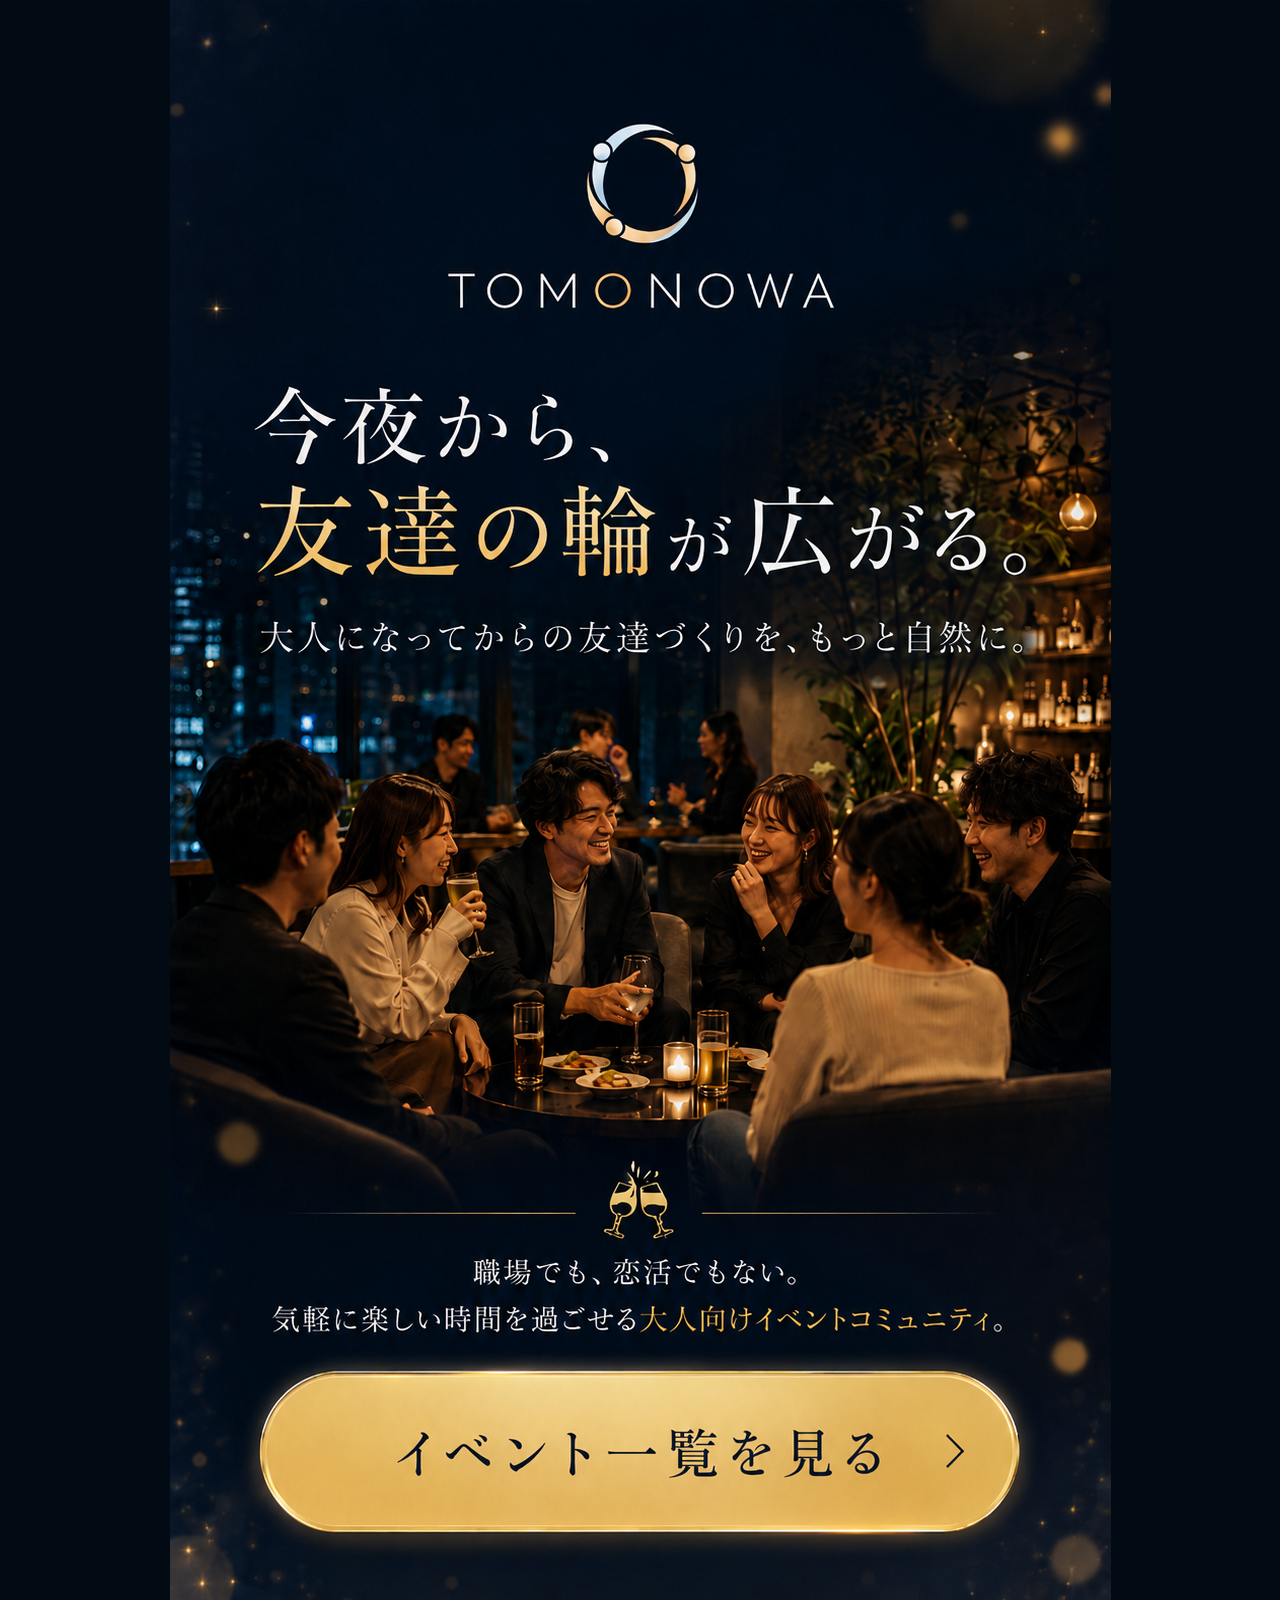
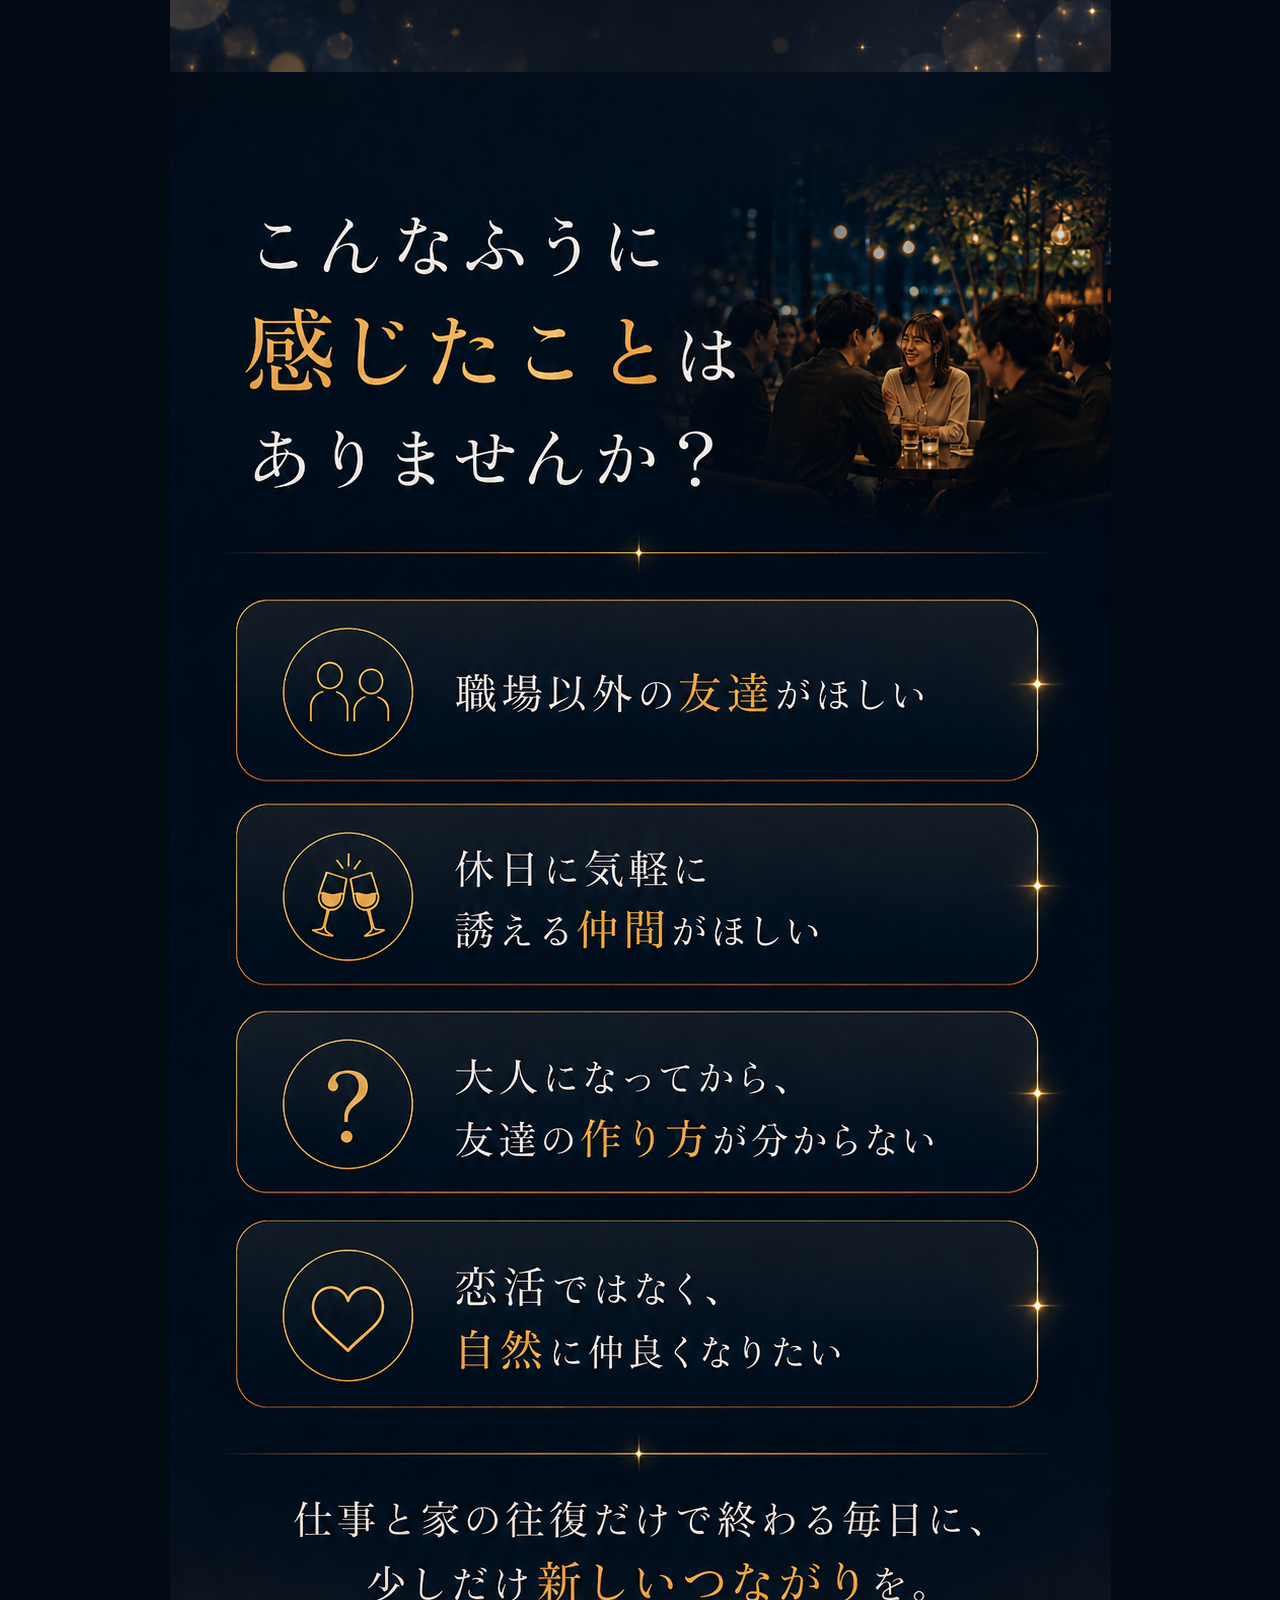
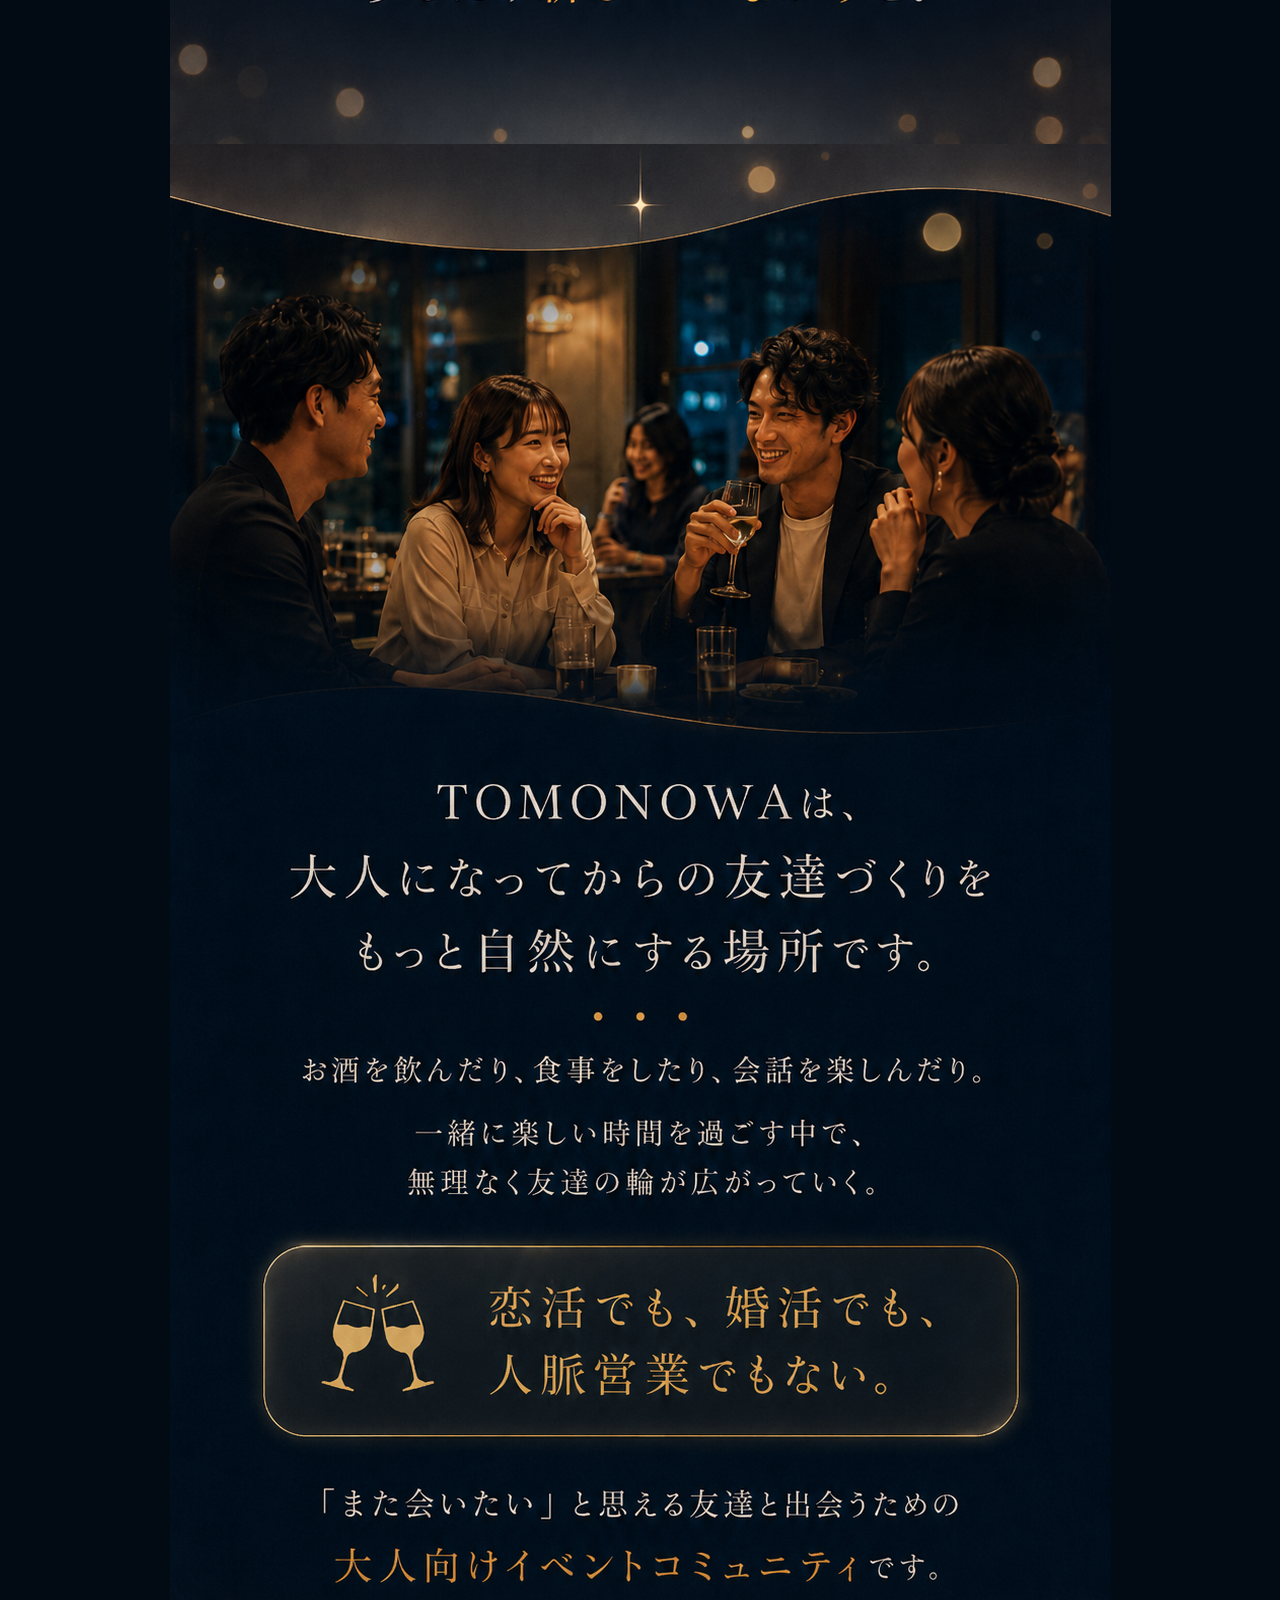
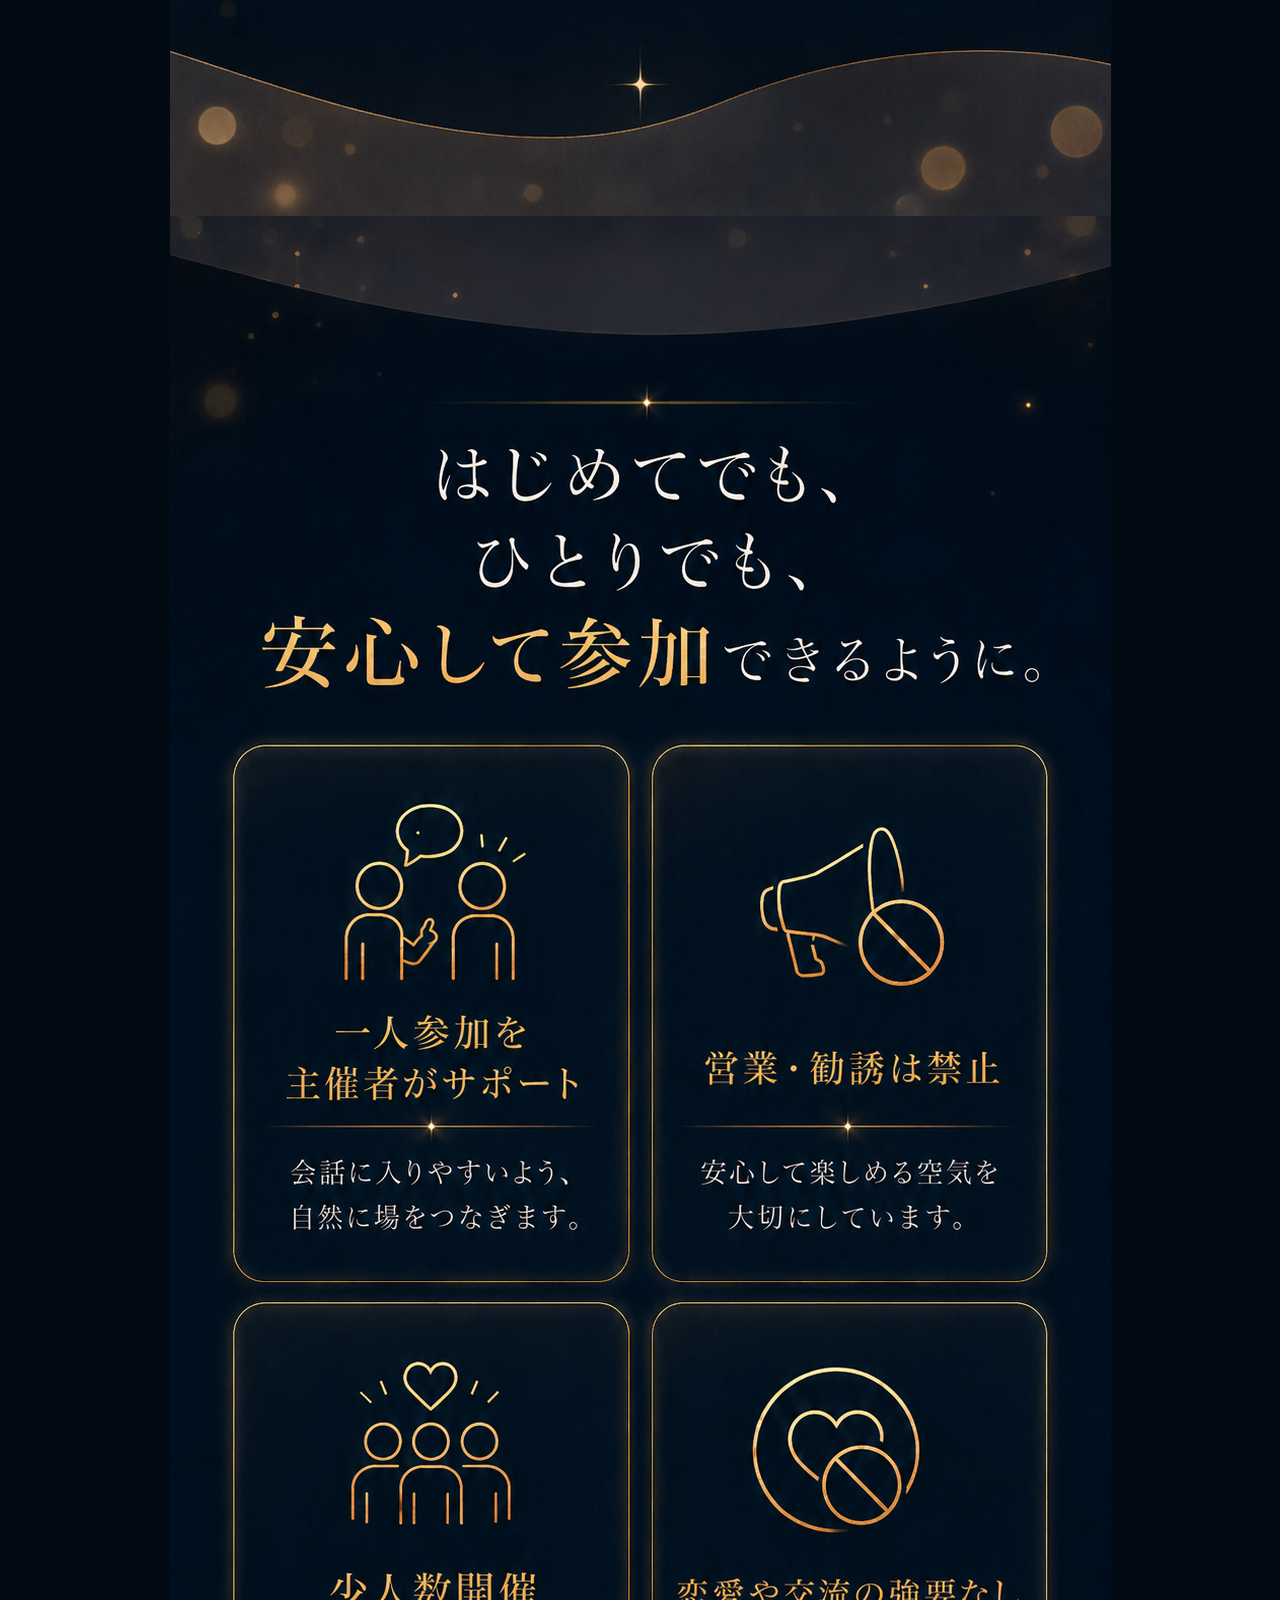
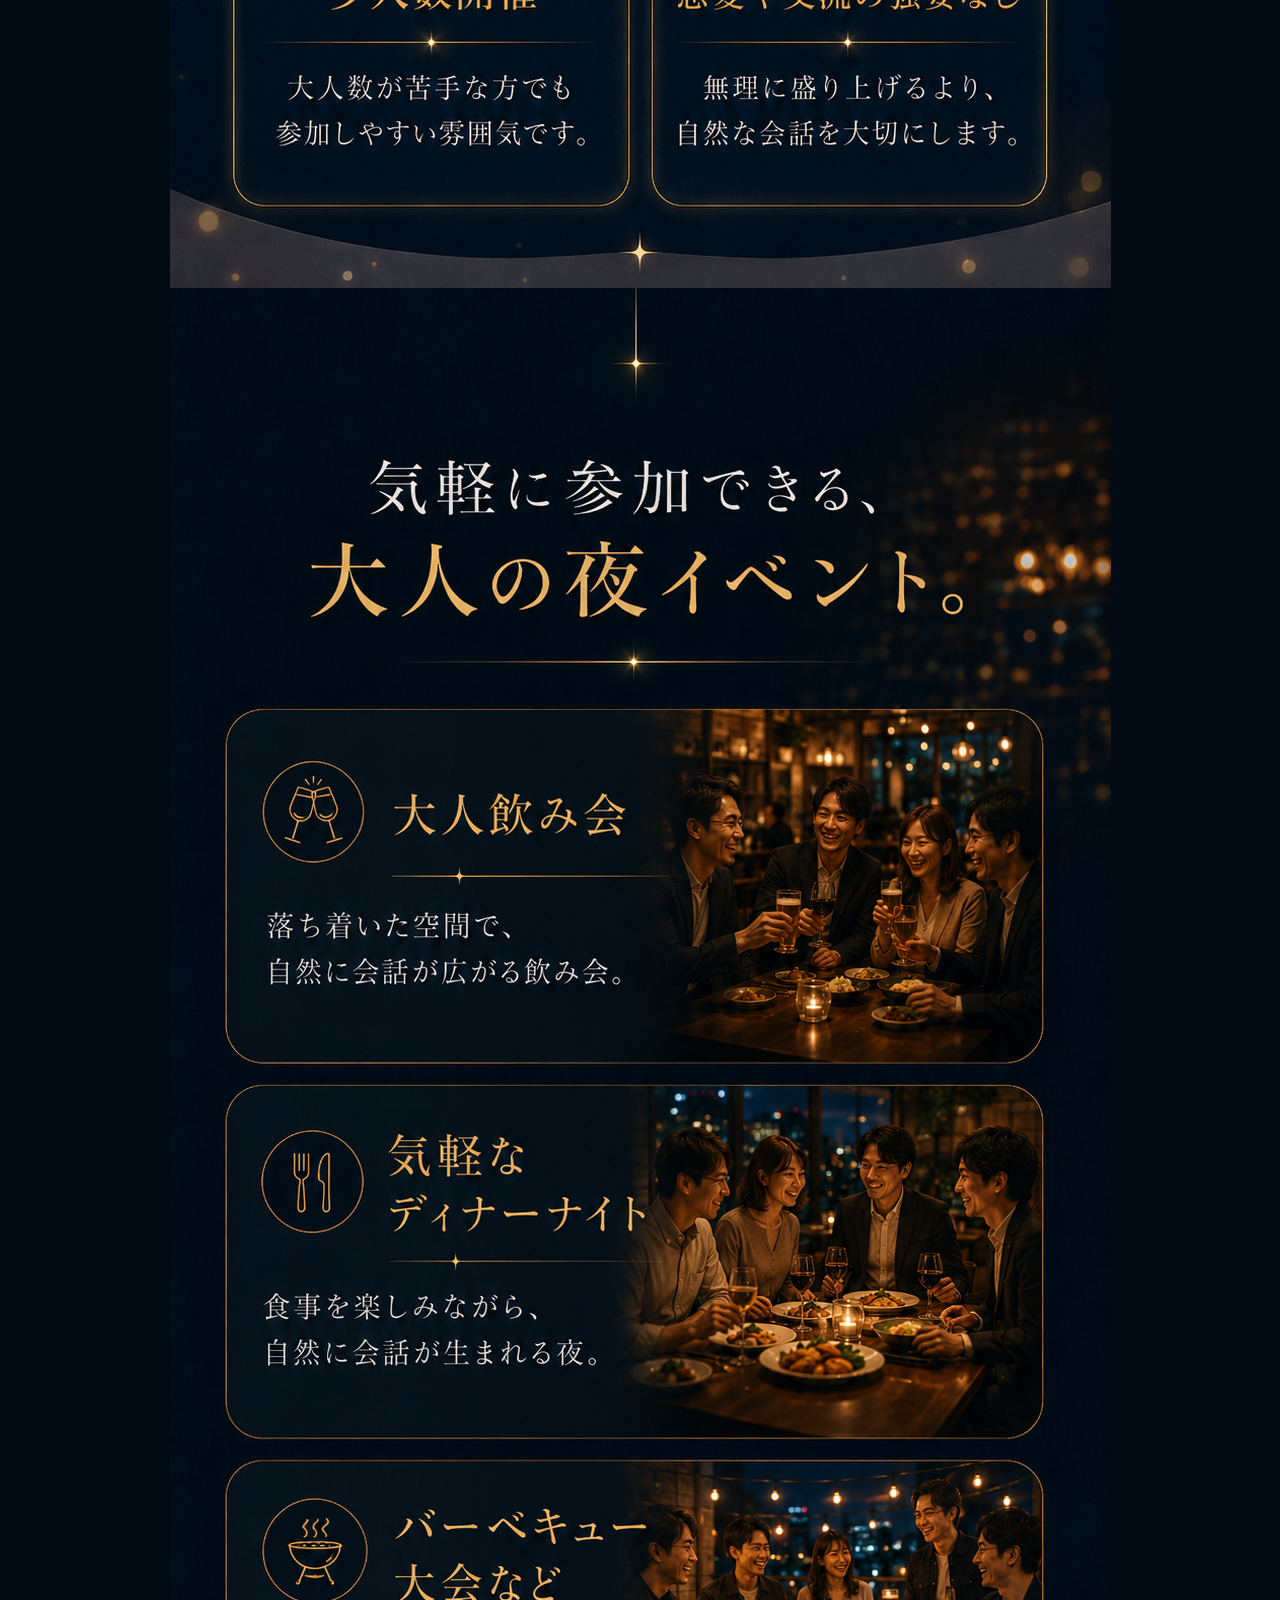
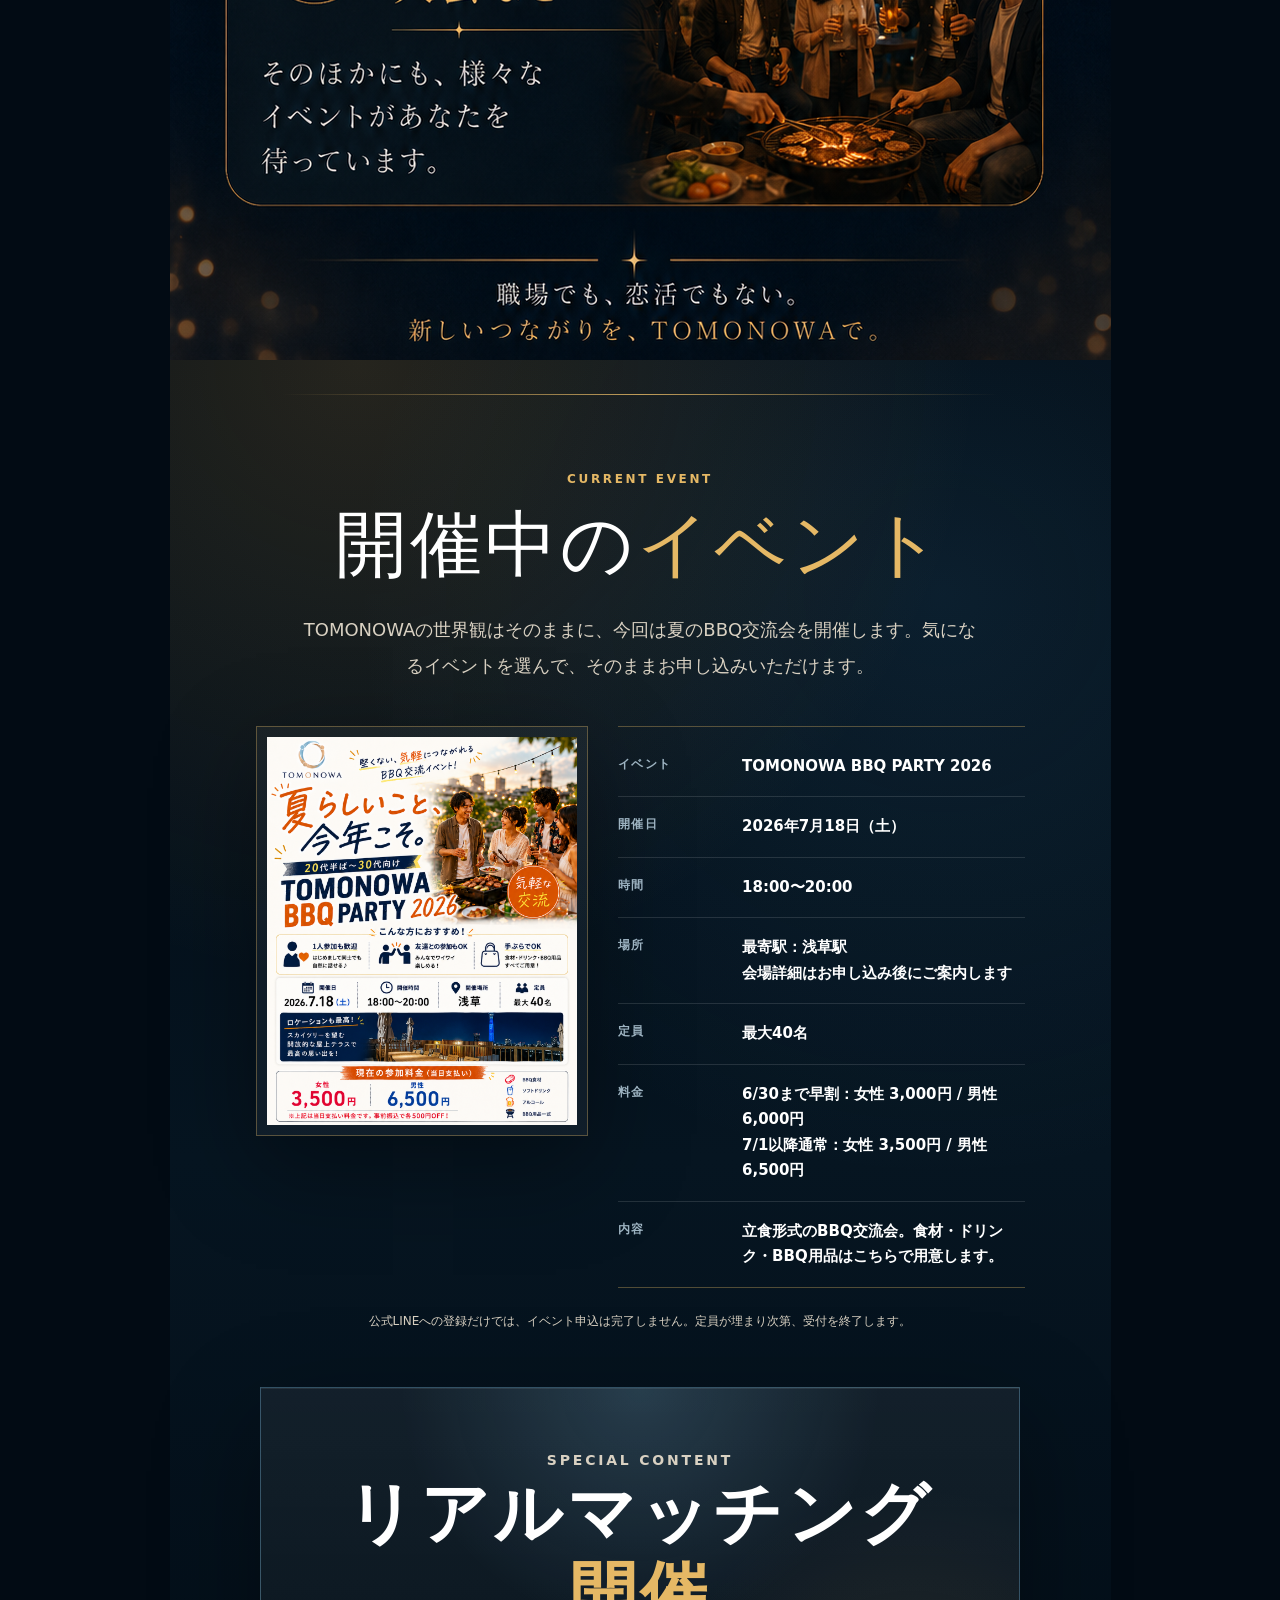
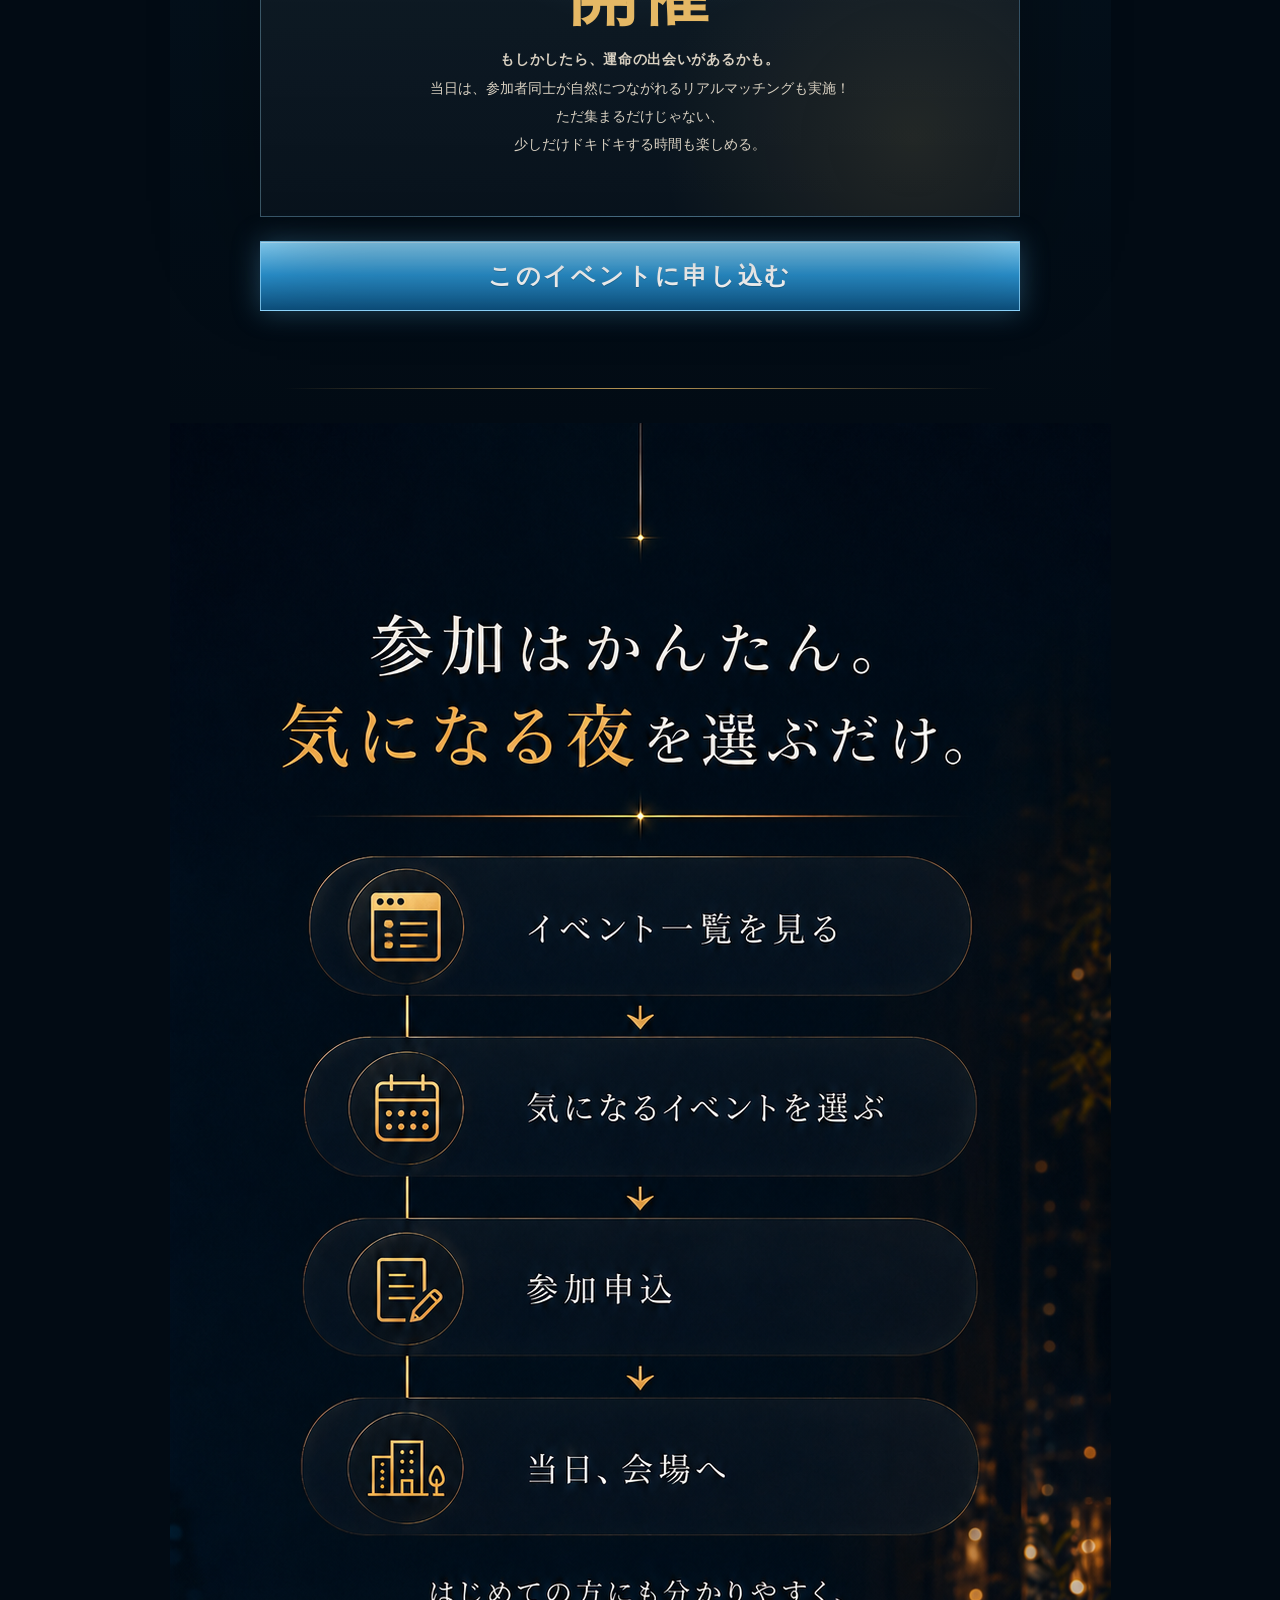
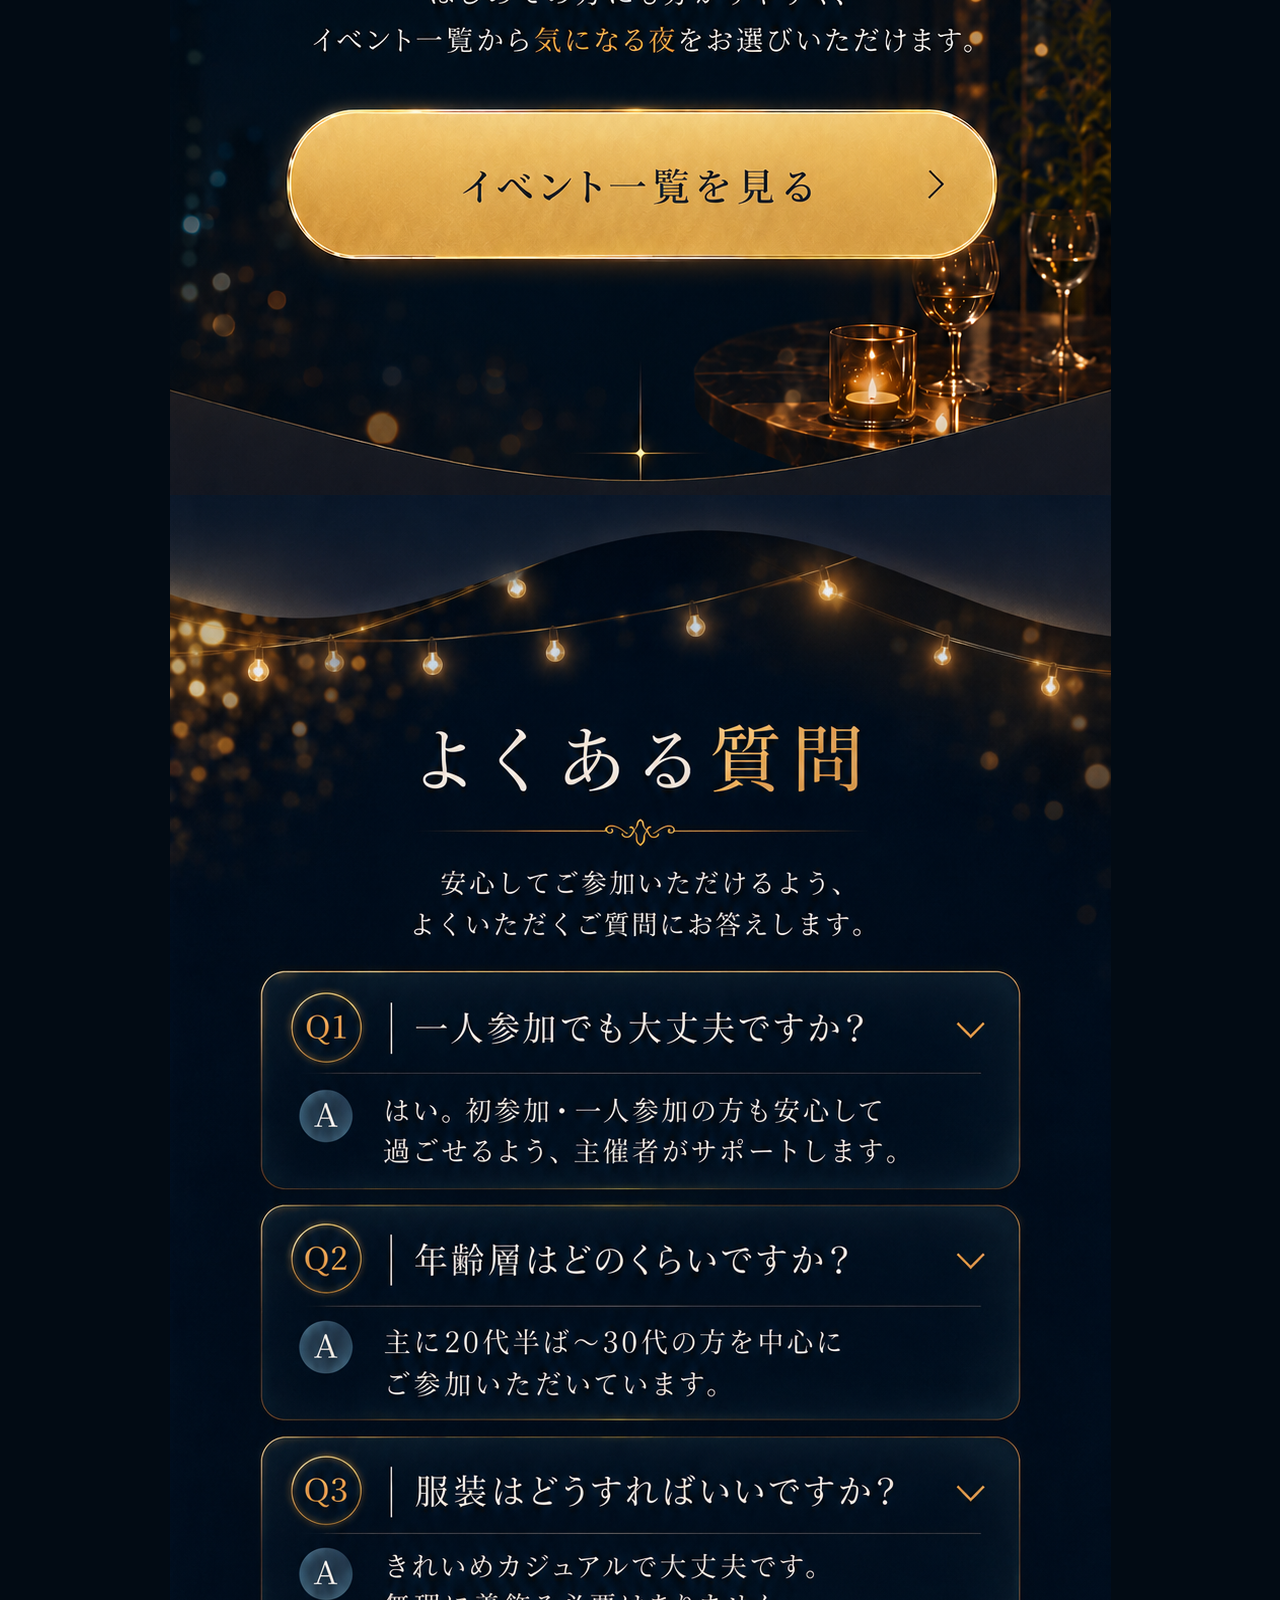
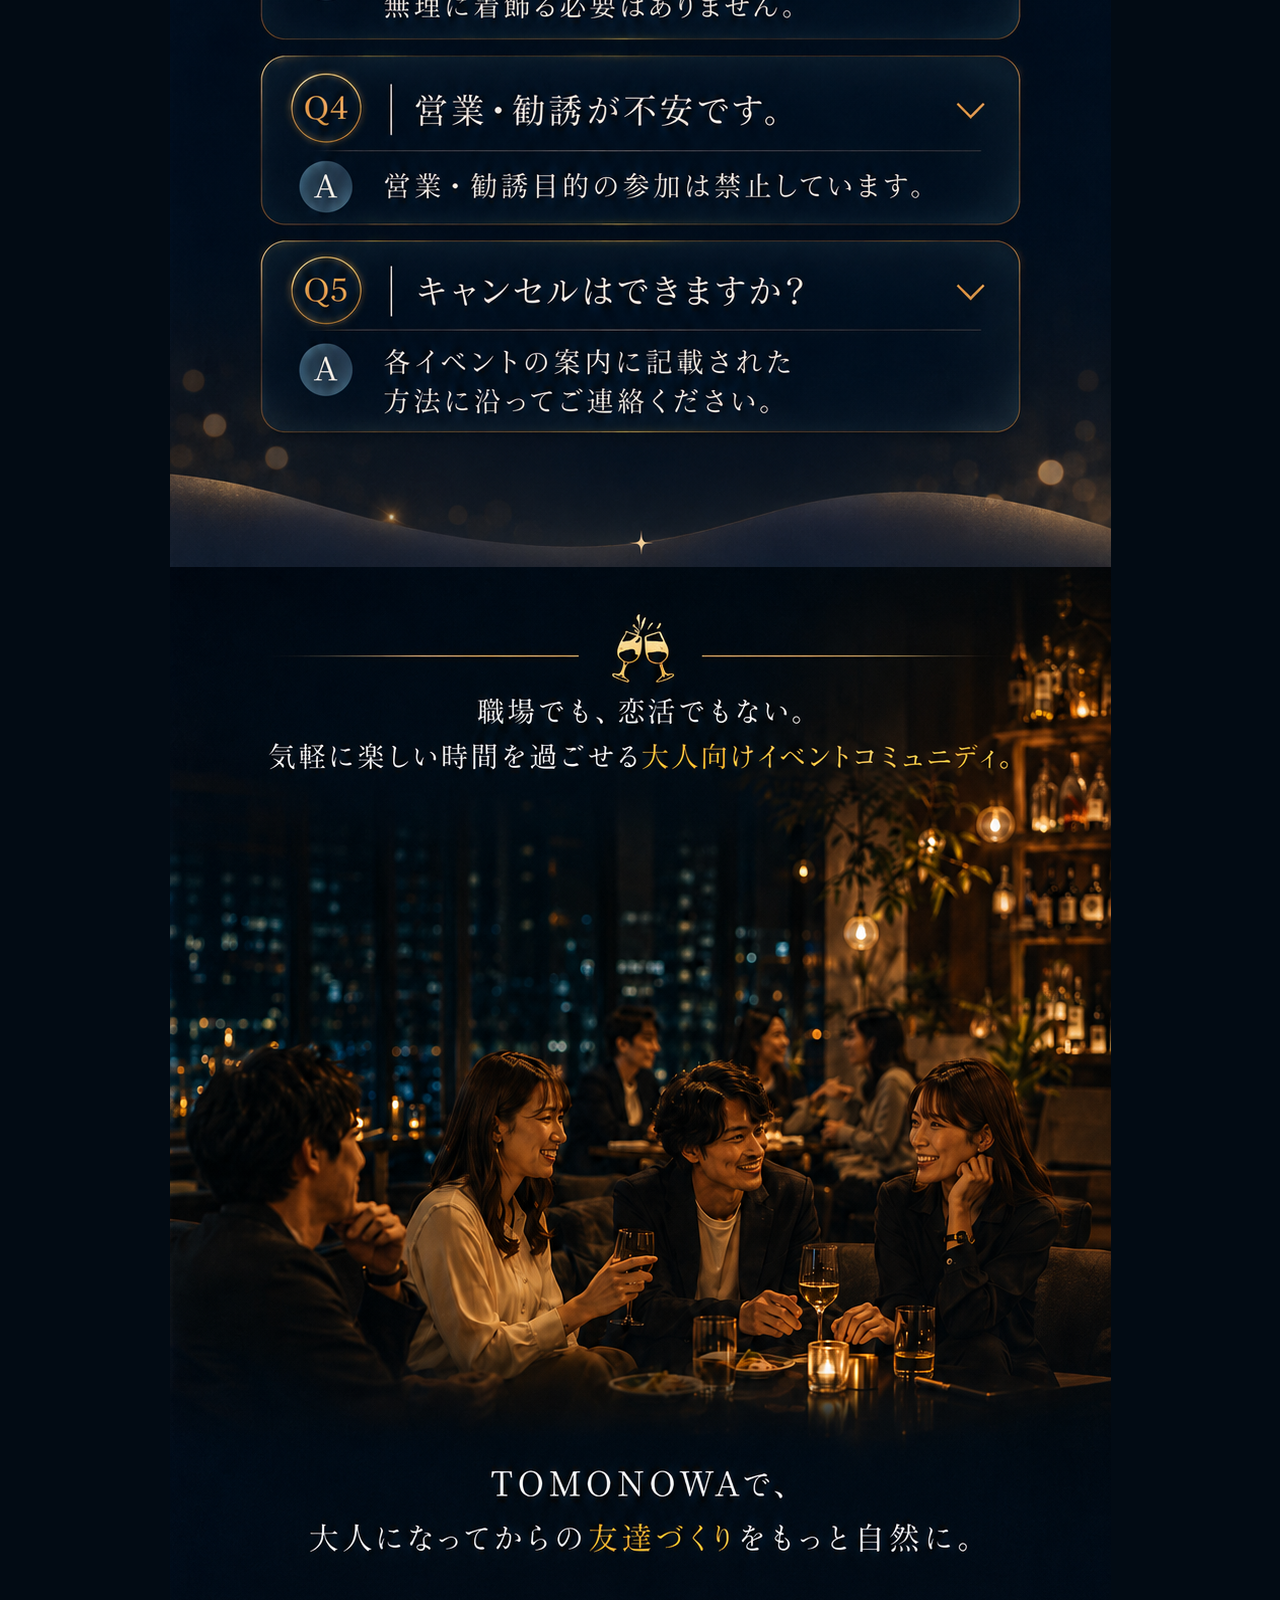
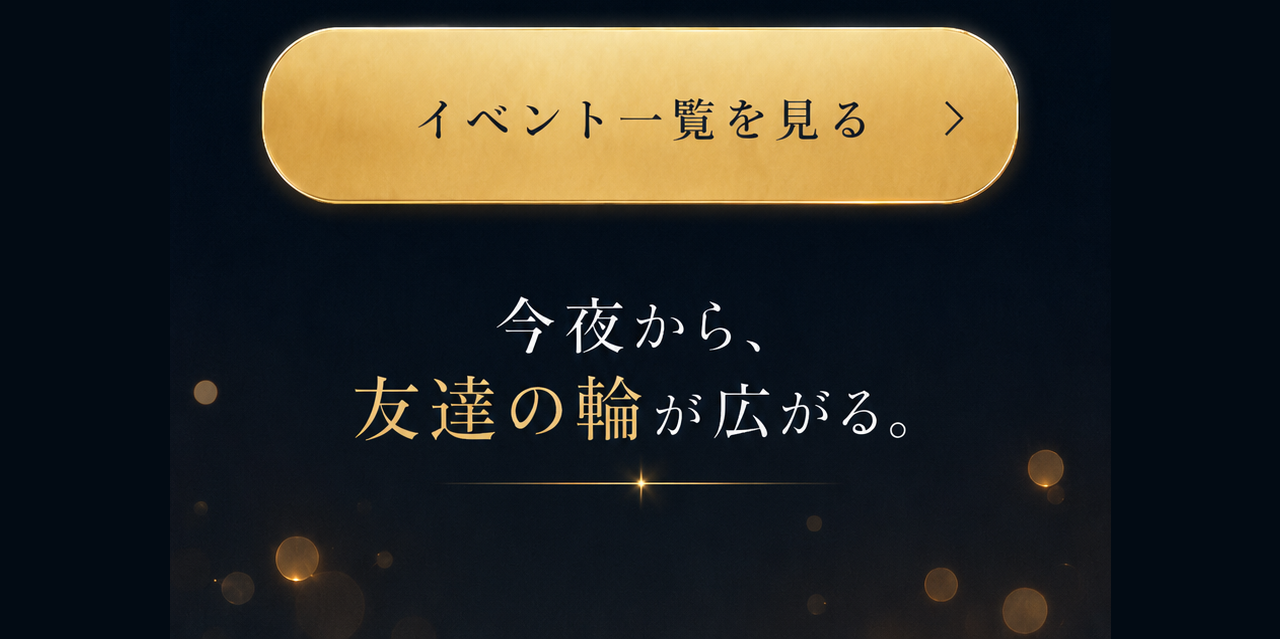
==== commit 0bbe36c3: "Add files via upload" ====
--- a/event/index.html
+++ b/event/index.html
@@ -502,7 +502,7 @@
             <div class="fact"><span>イベント</span><b>TOMONOWA BBQ PARTY 2026</b></div>
             <div class="fact"><span>開催日</span><b>2026年7月18日（土）</b></div>
             <div class="fact"><span>時間</span><b>18:00〜20:00</b></div>
-            <div class="fact"><span>場所</span><b>最寄駅：笹塚駅<br>会場詳細はお申し込み後にご案内します</b></div>
+            <div class="fact"><span>場所</span><b>最寄駅：浅草駅<br>会場詳細はお申し込み後にご案内します</b></div>
             <div class="fact"><span>定員</span><b>最大40名</b></div>
             <div class="fact"><span>料金</span><b>6/30まで早割：女性 3,000円 / 男性 6,000円<br>7/1以降通常：女性 3,500円 / 男性 6,500円</b></div>
             <div class="fact"><span>内容</span><b>立食形式のBBQ交流会。食材・ドリンク・BBQ用品はこちらで用意します。</b></div>
@@ -555,13 +555,13 @@
       id: "tomonowa-bbq-2026-07-18",
       title: "TOMONOWA BBQ PARTY 2026",
       date: "2026年7月18日（土）18:00〜20:00",
-      venue: "最寄駅：笹塚駅／会場詳細はお申し込み後にご案内します",
+      venue: "最寄駅：浅草駅／会場詳細はお申し込み後にご案内します",
       capacity: 40
     };
 
     function openForm() {
       dialog.innerHTML = `<h2>TOMONOWA BBQ PARTY 2026<br>参加申し込み</h2>
-        <div class="info"><b>${EVENT.date}</b><br>場所：最寄駅 笹塚駅<br>6/30まで早割：女性 3,000円 / 男性 6,000円<br>7/1以降通常：女性 3,500円 / 男性 6,500円<br><small>定員が埋まり次第、お申し込み受付を終了します。</small></div>
+        <div class="info"><b>${EVENT.date}</b><br>場所：最寄駅 浅草駅<br>6/30まで早割：女性 3,000円 / 男性 6,000円<br>7/1以降通常：女性 3,500円 / 男性 6,500円<br><small>定員が埋まり次第、お申し込み受付を終了します。</small></div>
         <form class="form" onsubmit="apply(event)" novalidate>
           <div class="field full"><label>お名前 *</label><input name="name"></div>
           <div class="field"><label>メールアドレス *</label><input name="email" type="email"></div>
